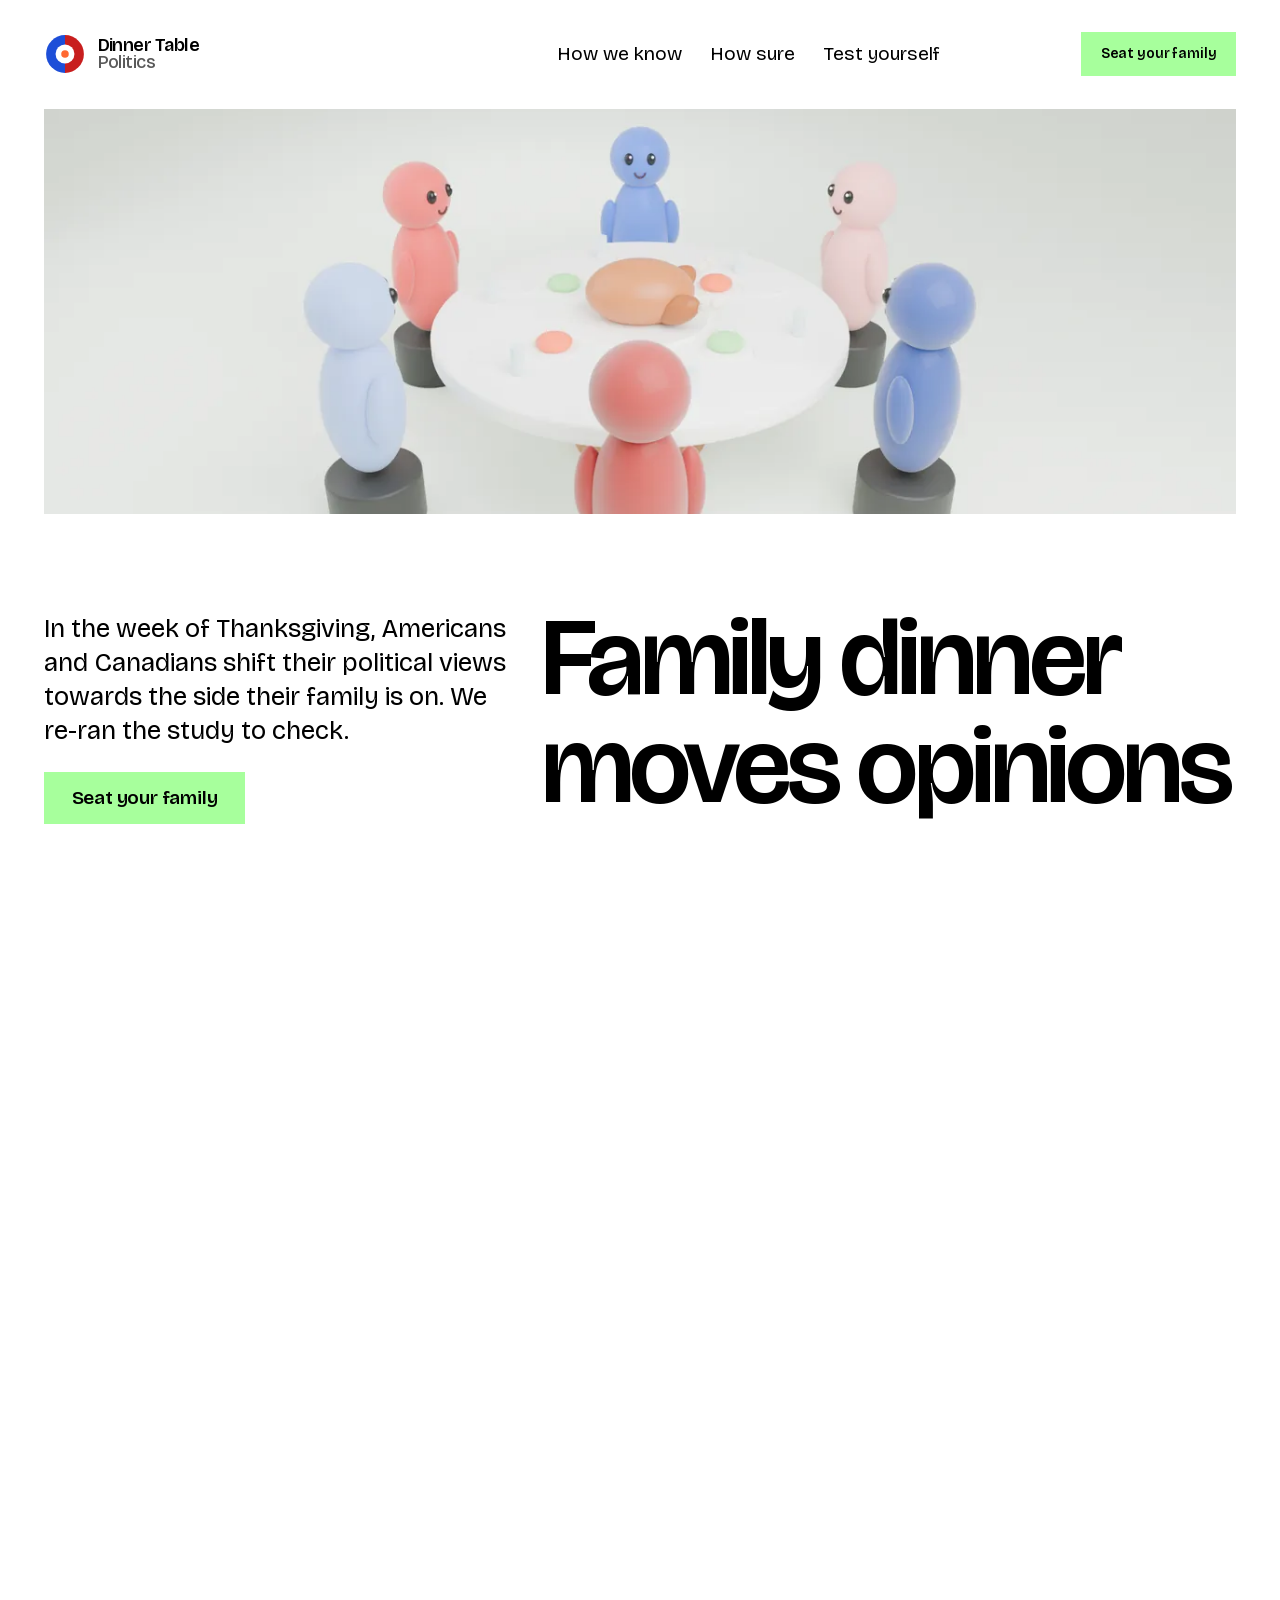
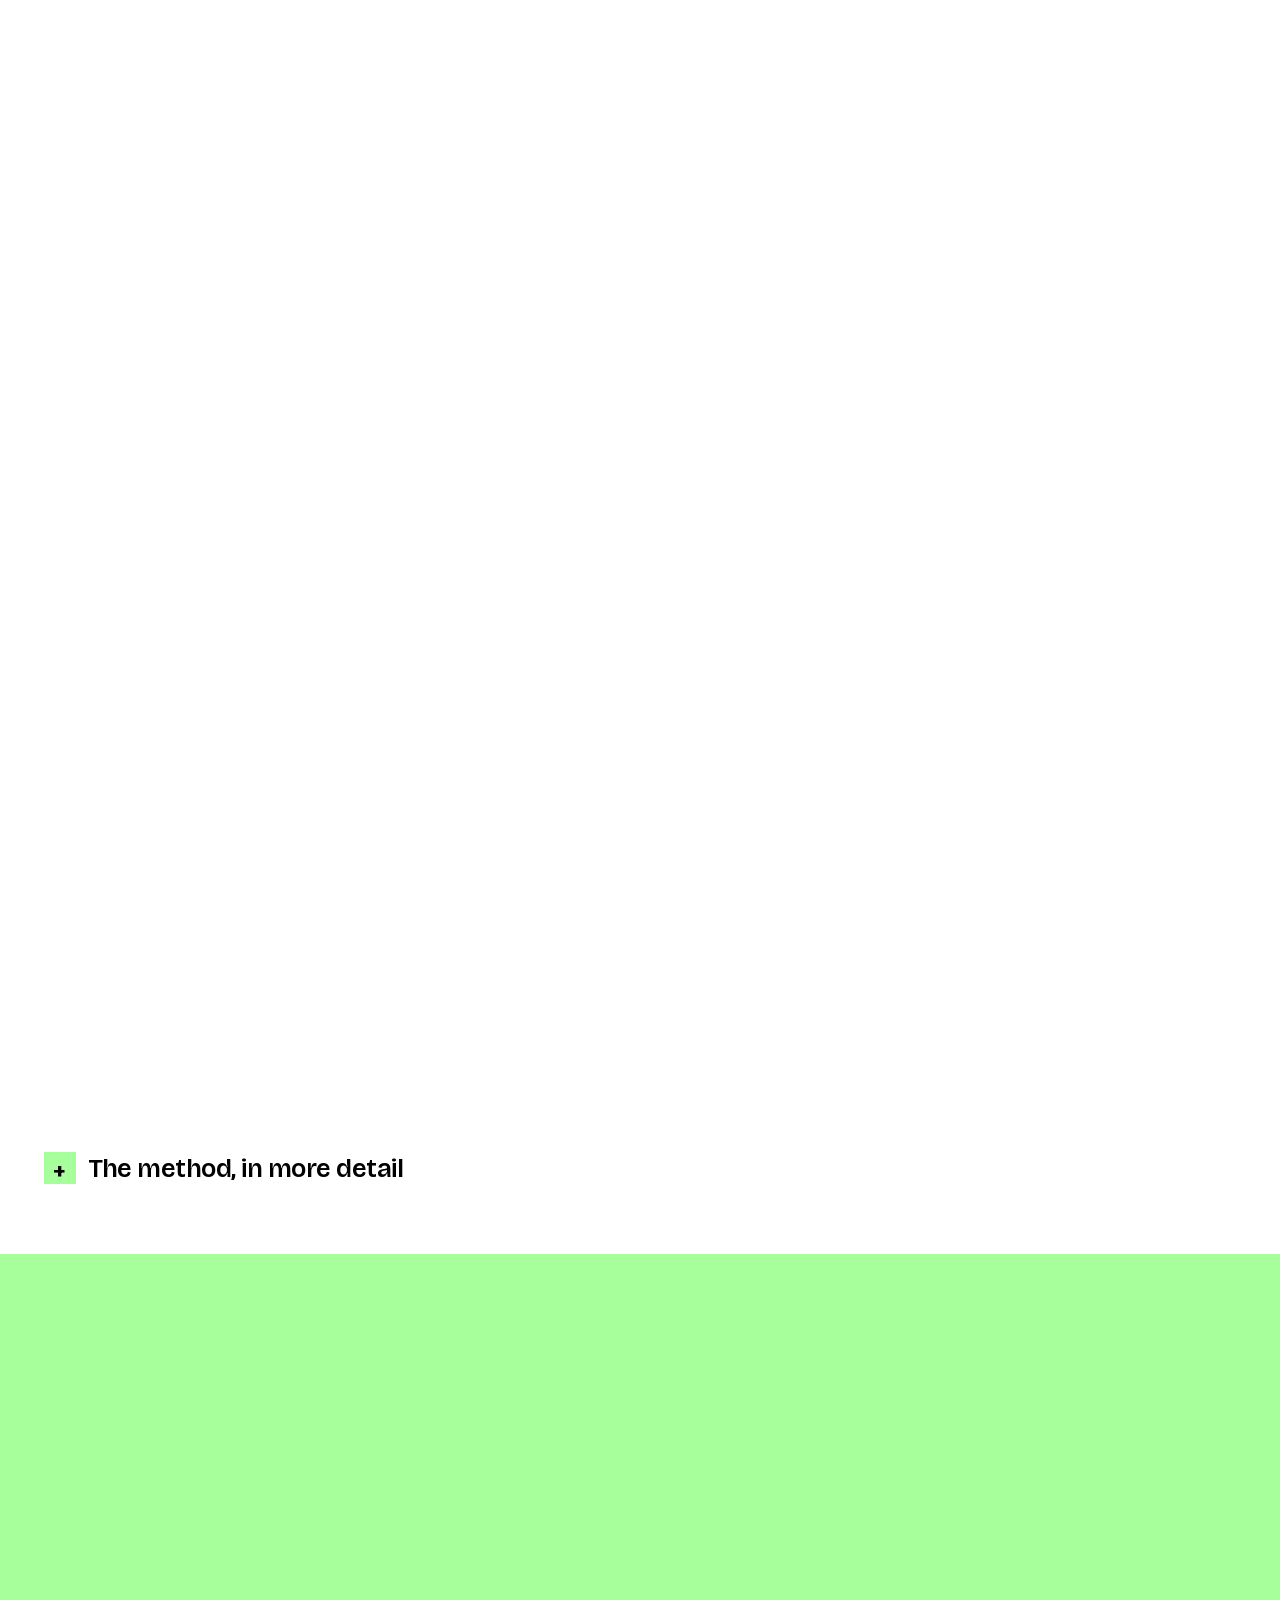
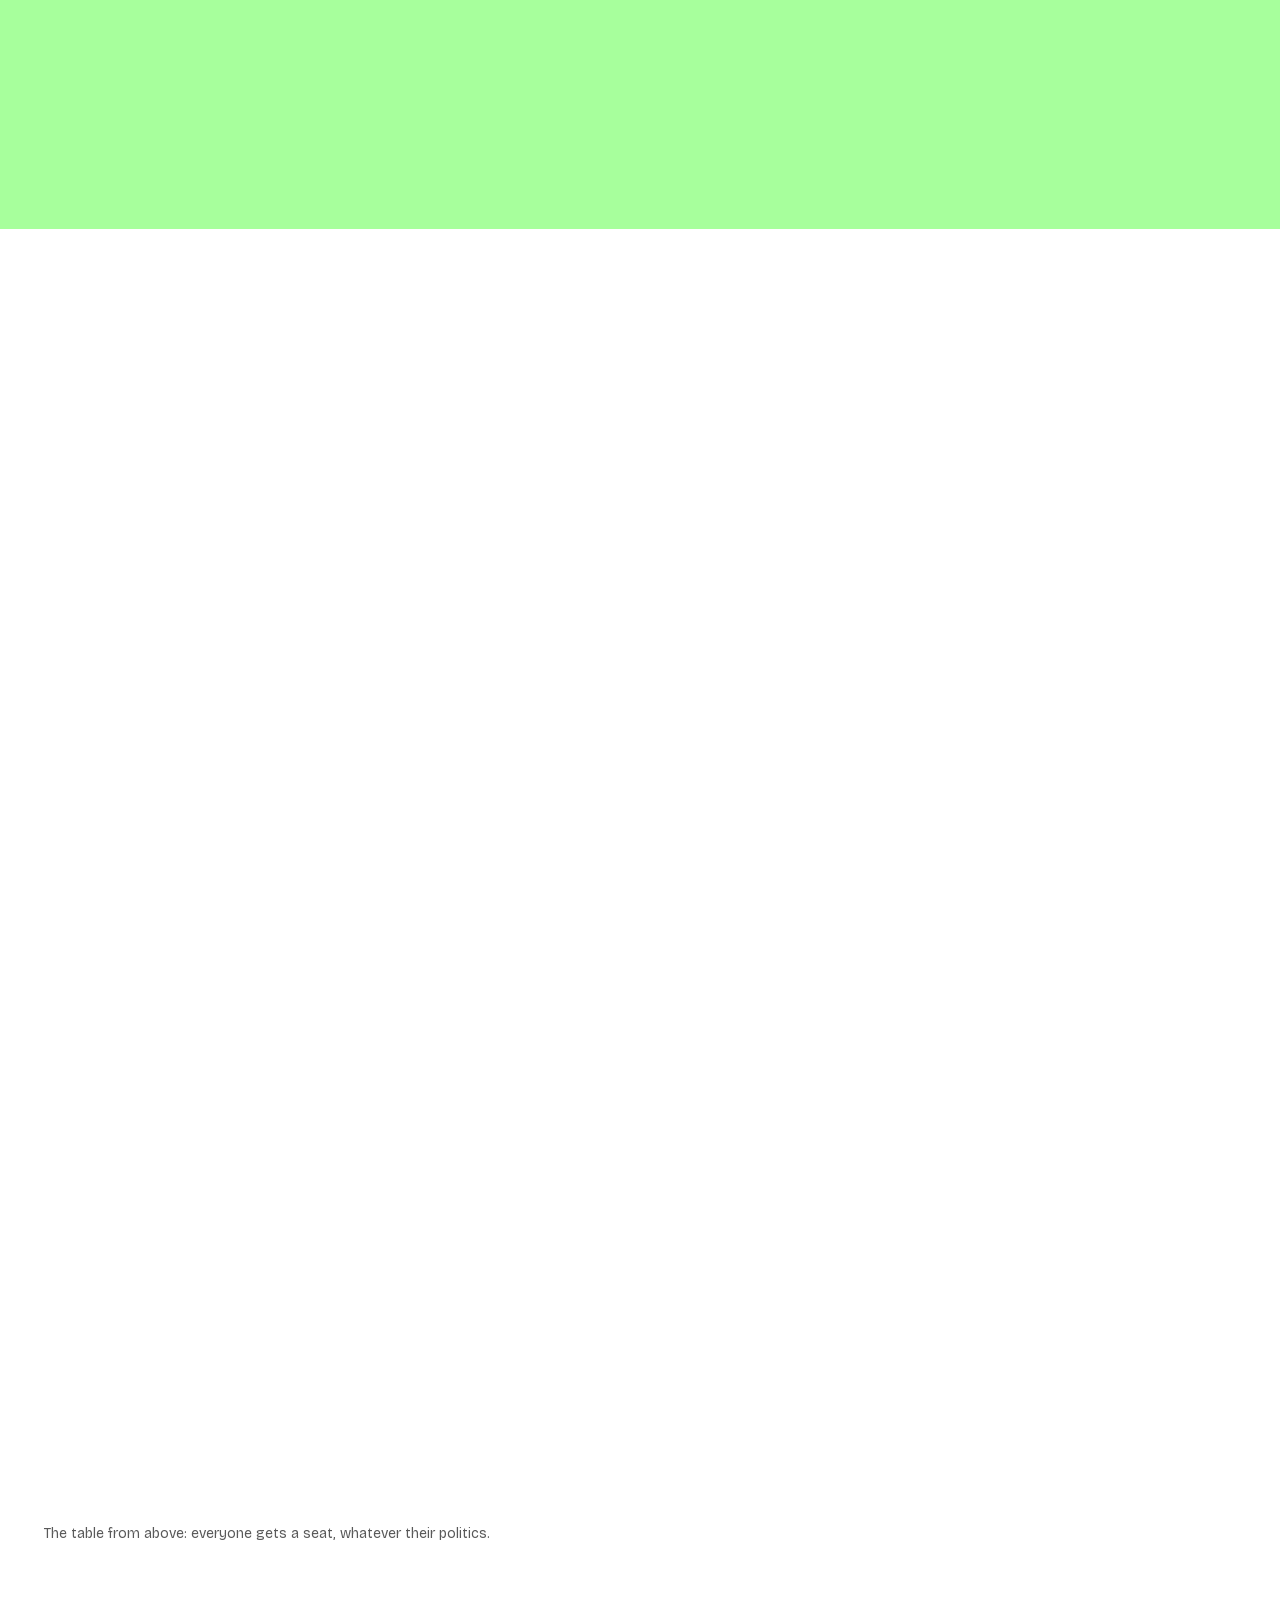
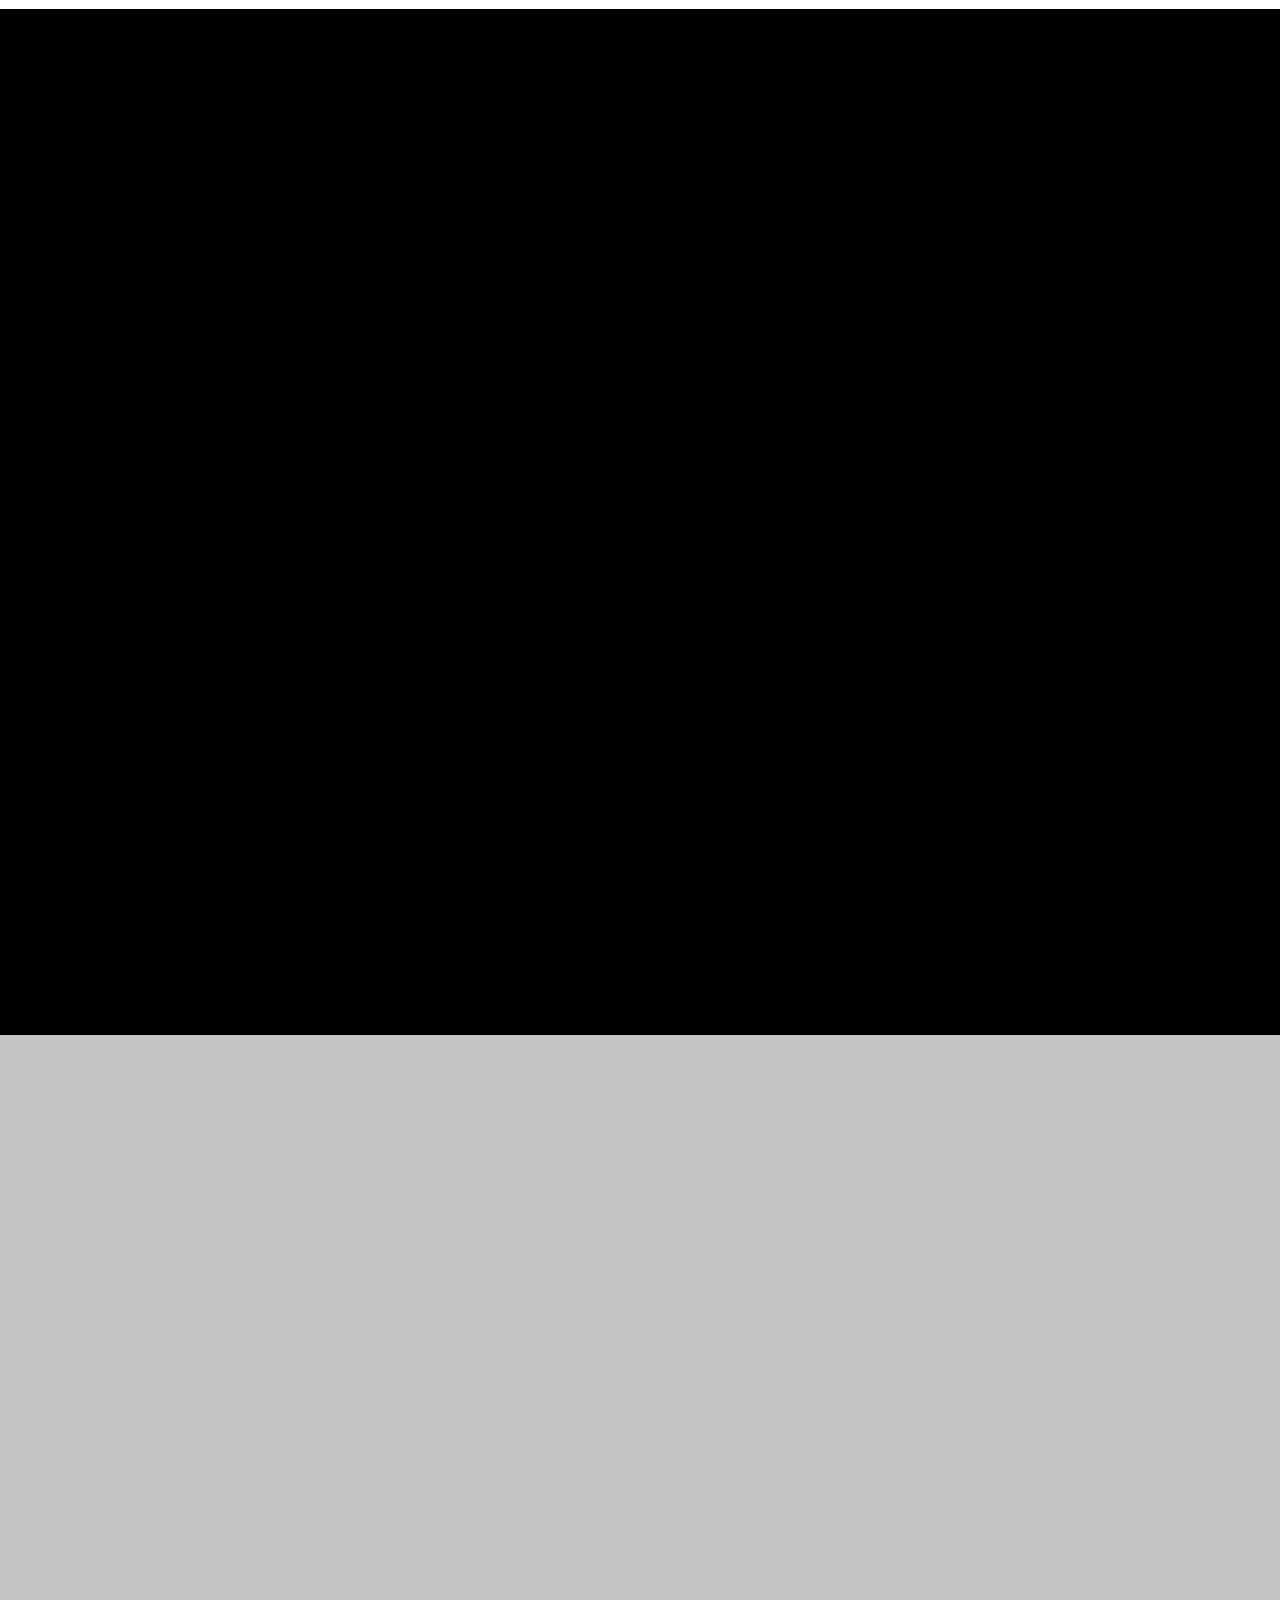
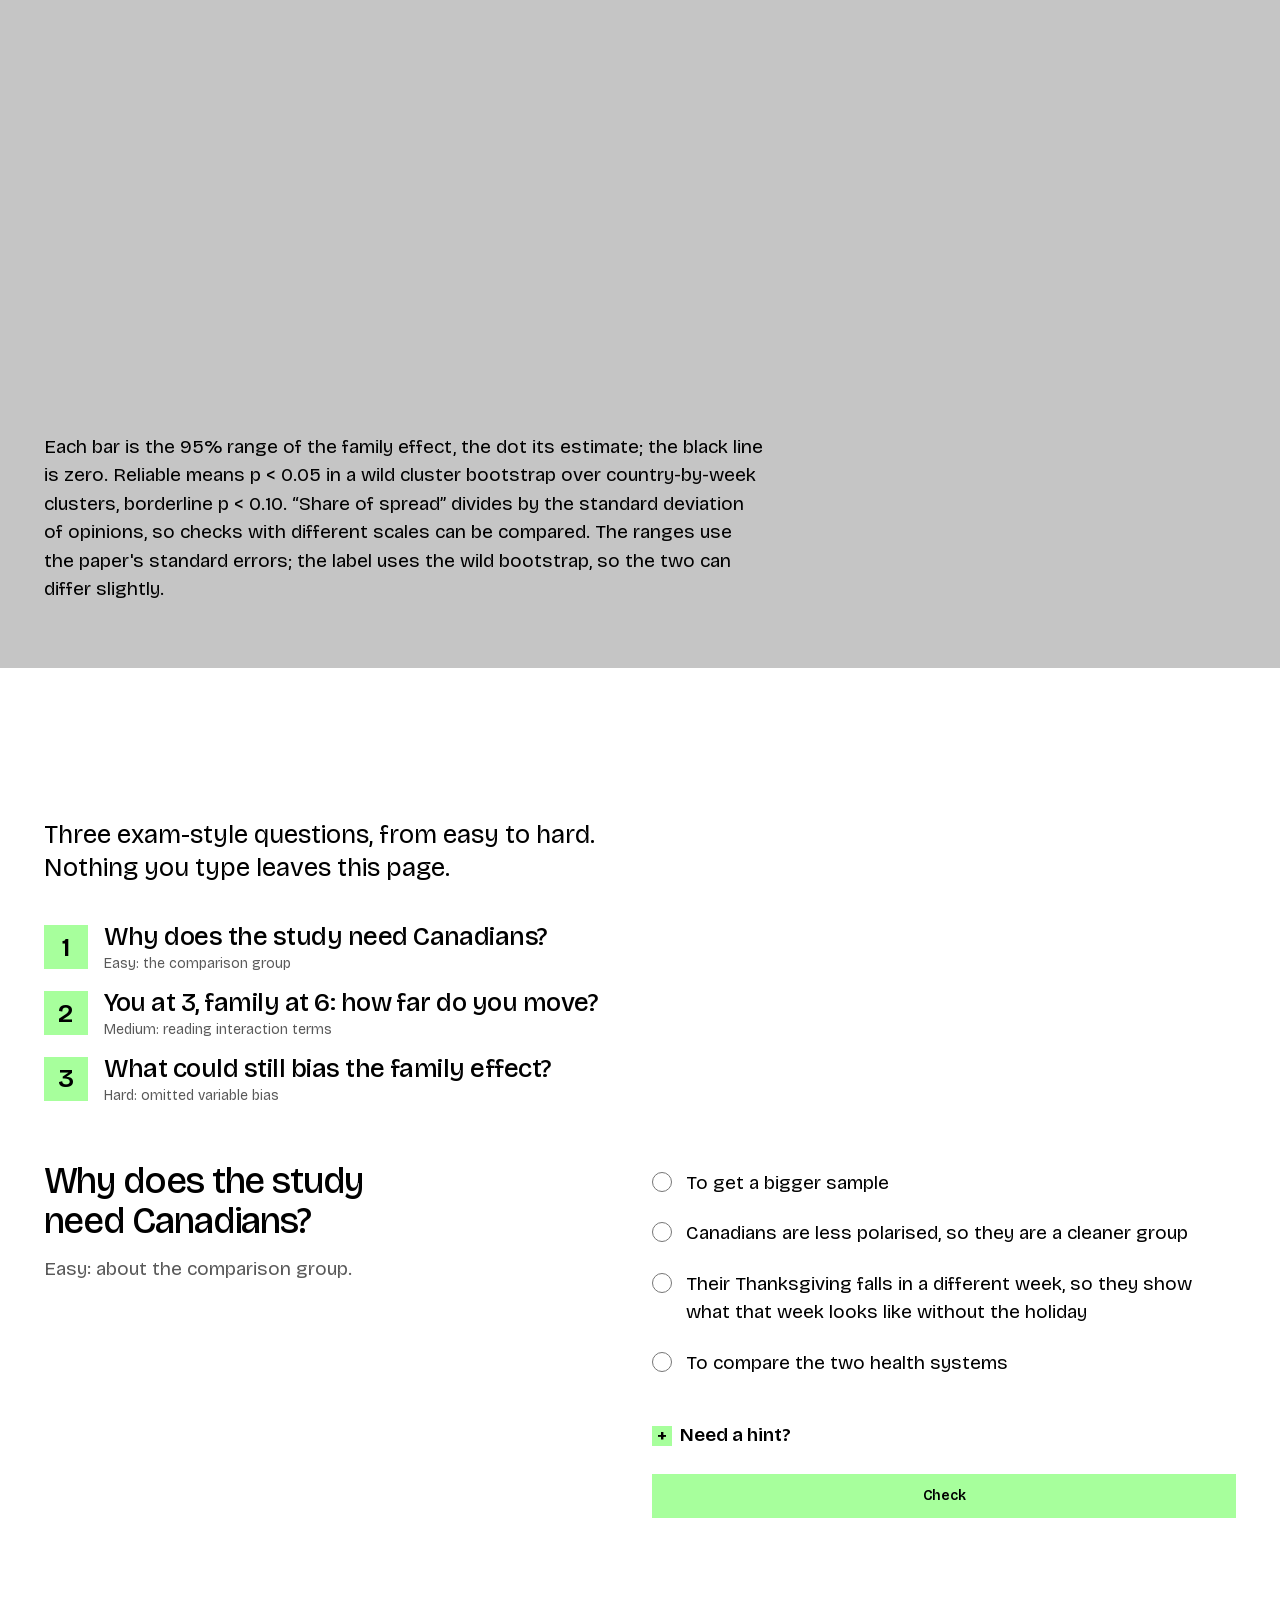
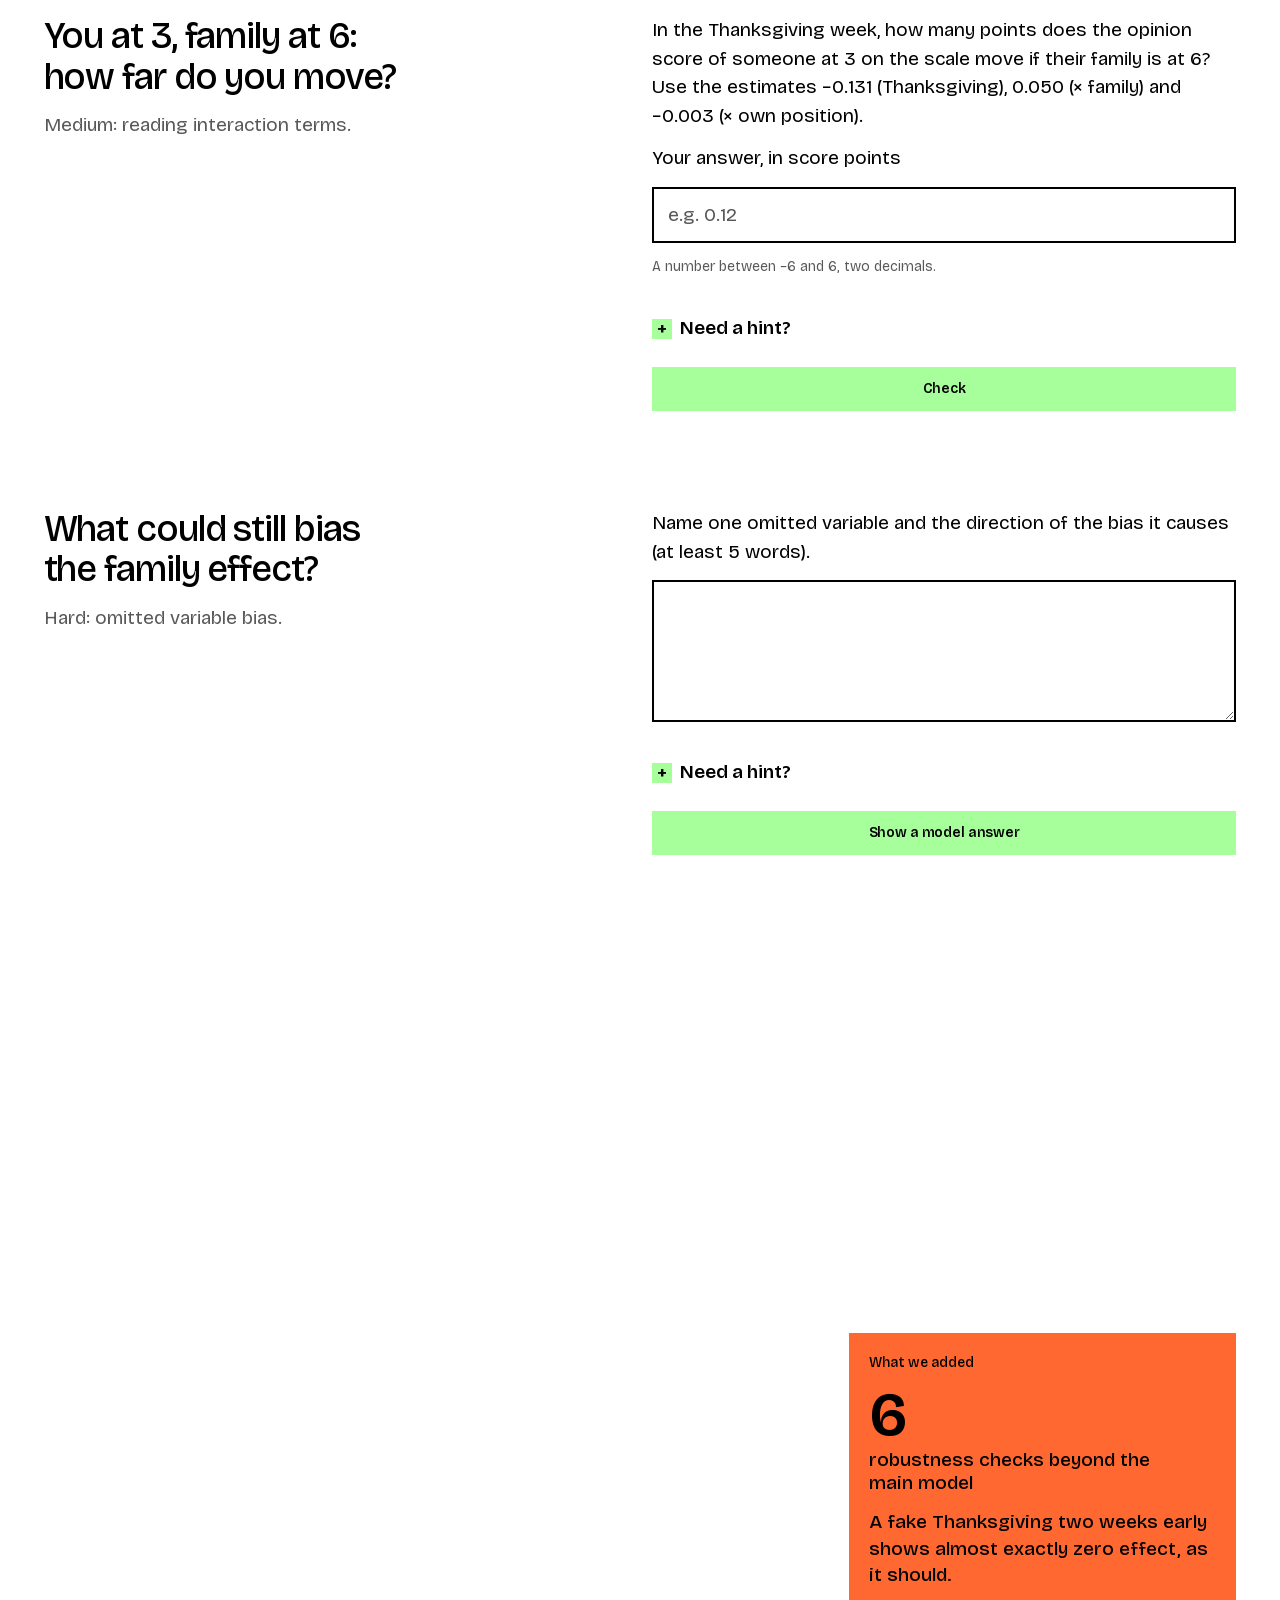
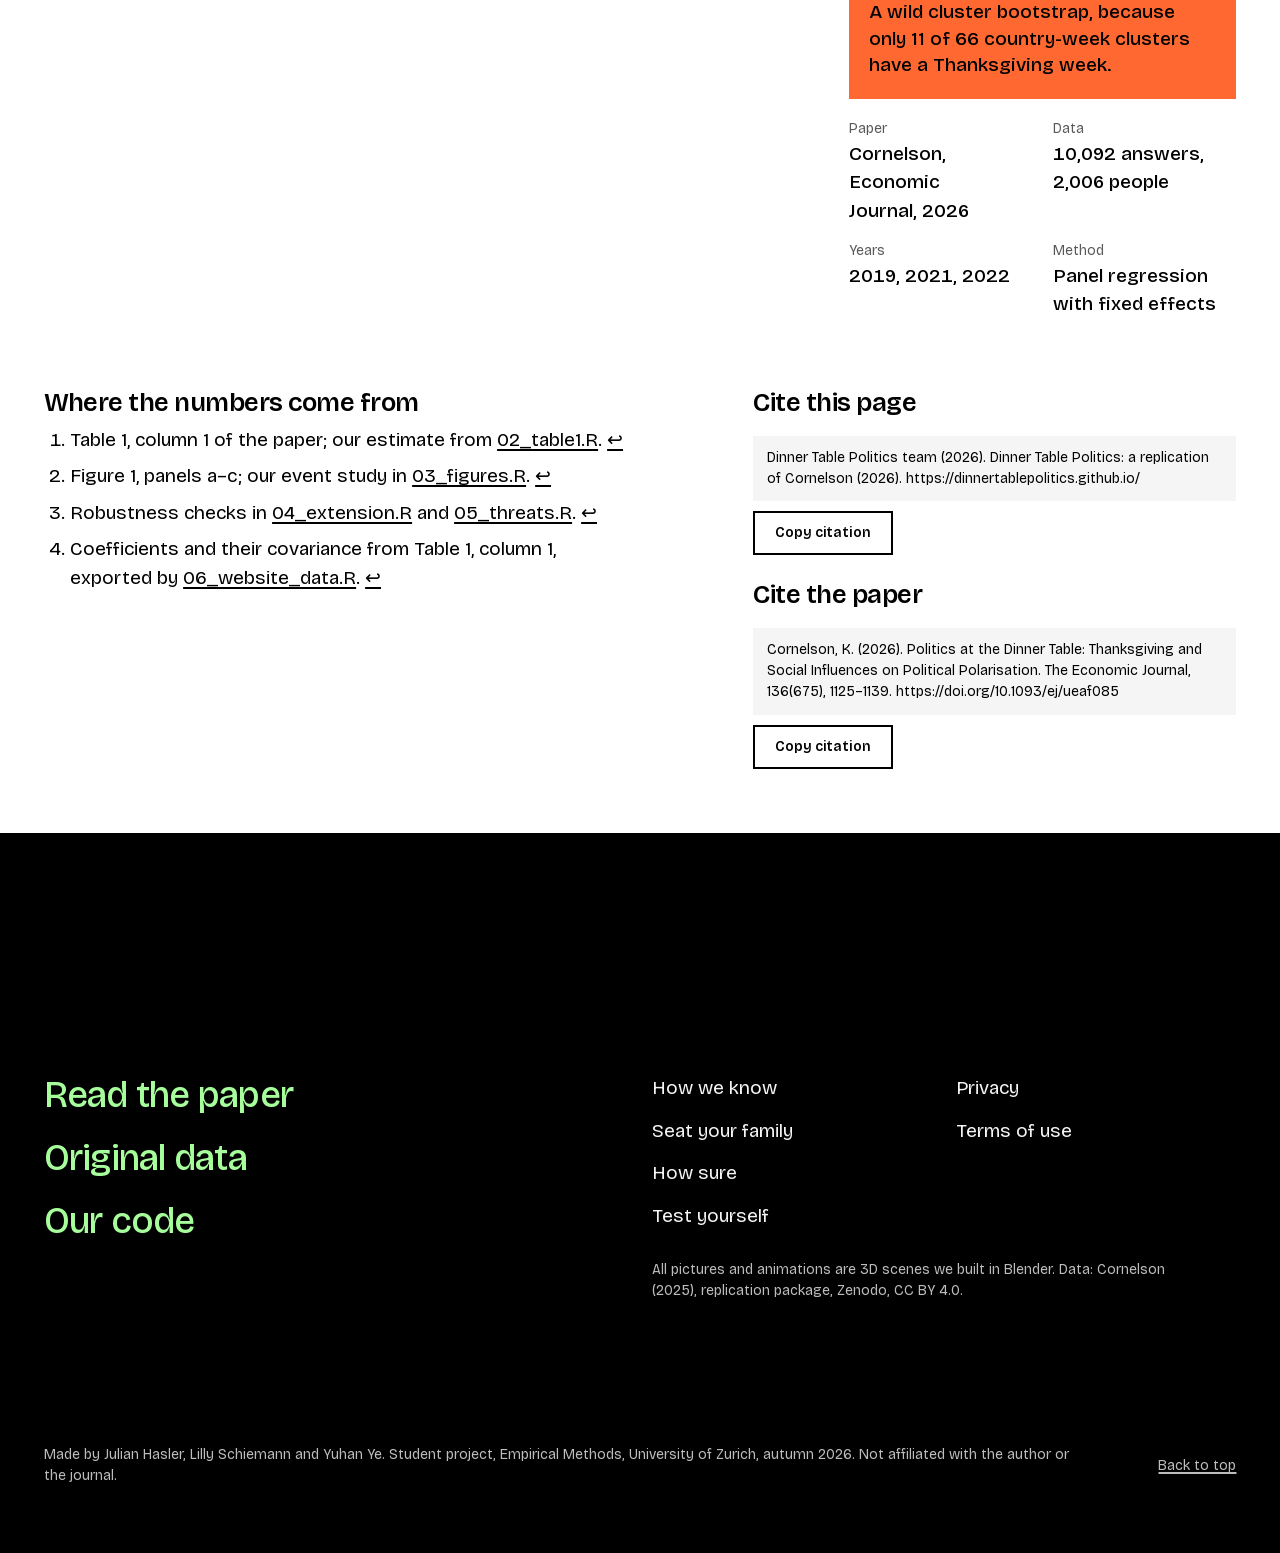
==== index.html @ 03f42520 "Tighter rhythm and a balanced quiz head - Section spacing capped (56-96px) and field padding (48-88p" ====
<!doctype html>
<html lang="en">
<head>
  <meta charset="utf-8">
  <meta name="viewport" content="width=device-width, initial-scale=1">
  <meta http-equiv="Content-Security-Policy" content="default-src 'self'; img-src 'self' data:; style-src 'self'; script-src 'self'; font-src 'self'; connect-src 'self'; base-uri 'self'; form-action 'none'; object-src 'none'; upgrade-insecure-requests">
  <meta name="referrer" content="strict-origin-when-cross-origin">
  <title>Dinner Table Politics: does Thanksgiving change your views?</title>
  <meta name="description" content="A plain-language replication of Cornelson (2026): in the week of Thanksgiving, Americans and Canadians shift their political opinions towards their family's side. Try it with your own family.">
  <link rel="canonical" href="https://dinnertablepolitics.github.io/">
  <meta name="theme-color" content="#ffffff" media="(prefers-color-scheme: light)">
  <meta name="theme-color" content="#101211" media="(prefers-color-scheme: dark)">
  <meta name="color-scheme" content="light dark">
  <meta property="og:type" content="website">
  <meta property="og:title" content="Dinner Table Politics: does Thanksgiving change your views?">
  <meta property="og:description" content="In the week of Thanksgiving, opinions move towards the family's side. A student replication of Cornelson (2026) with an interactive calculator.">
  <meta property="og:url" content="https://dinnertablepolitics.github.io/">
  <meta property="og:image" content="https://dinnertablepolitics.github.io/assets/img/social-preview.jpg">
  <meta property="og:image:width" content="1200">
  <meta property="og:image:height" content="630">
  <meta property="og:image:alt" content="Dinner Table Politics: a 3D Thanksgiving table with blue and red figures, next to the site title.">
  <meta name="twitter:card" content="summary_large_image">
  <link rel="icon" href="assets/img/favicon.svg" type="image/svg+xml">
  <link rel="icon" href="assets/img/favicon-32.png" sizes="32x32" type="image/png">
  <link rel="apple-touch-icon" href="assets/img/apple-touch-icon.png">
  <link rel="preload" href="assets/fonts/bricolage-grotesque-latin.woff2" as="font" type="font/woff2" crossorigin>
  <link rel="preload" as="image" fetchpriority="high" imagesrcset="assets/seq/hero-01.webp 1280w, assets/seq/hd/hero-01.webp 1920w" imagesizes="100vw">
  <link rel="stylesheet" href="assets/css/style.css?v=20261126x">
  <script type="application/ld+json">
  {"@context": "https://schema.org", "@type": "WebPage", "name": "Dinner Table Politics: does Thanksgiving change your views?",
   "url": "https://dinnertablepolitics.github.io/", "inLanguage": "en",
   "description": "A plain-language replication of Cornelson (2026): in the week of Thanksgiving, Americans and Canadians shift their political opinions towards their family's side.",
   "author": {"@type": "Organization", "name": "Dinner Table Politics team", "url": "https://github.com/dinnertablepolitics", "member": [{"@type": "Person", "name": "Julian Hasler"}, {"@type": "Person", "name": "Lilly Schiemann"}, {"@type": "Person", "name": "Yuhan Ye"}]},
   "about": {"@type": "ScholarlyArticle", "name": "Politics at the Dinner Table: Thanksgiving and Social Influences on Political Polarisation",
     "author": {"@type": "Person", "name": "Kirsten Cornelson"}, "isPartOf": {"@type": "Periodical", "name": "The Economic Journal"},
     "datePublished": "2026", "sameAs": "https://doi.org/10.1093/ej/ueaf085"},
   "isBasedOn": {"@type": "Dataset", "name": "Replication package for Politics at the Dinner Table", "url": "https://doi.org/10.5281/zenodo.16962525", "license": "https://creativecommons.org/licenses/by/4.0/"}}
  </script>
  <script src="assets/js/config.js?v=20261126x" defer></script>
  <script src="assets/data/results.js" defer></script>
  <script src="assets/js/main.js?v=20261126x" defer></script>
</head>
<body id="top">
<a class="skip" href="#main">Skip to content</a>

<header class="top">
  <a class="wordmark" href="./" aria-label="Dinner Table Politics, home"><svg class="logo-mark" viewBox="0 0 40 40" aria-hidden="true"><path class="lm-l" d="M20 2A18 18 0 0 0 20 38Z"/><path class="lm-r" d="M20 2A18 18 0 0 1 20 38Z"/><circle class="lm-plate" cx="20" cy="20" r="9"/><circle class="lm-dot" cx="20" cy="20" r="3.6"/></svg><span class="logo-text"><span>Dinner Table</span><span>Politics</span></span></a>
  <nav class="top-links" id="top-links" aria-label="Sections">
    <a href="#how">How we know</a>
    <a href="#sure">How sure</a>
    <a href="#quiz">Test yourself</a>
  </nav>
  <button class="menu-toggle" type="button" aria-expanded="false" aria-controls="top-links">Menu</button>
  <a class="btn btn-small top-action" href="#try">Seat your family</a>
</header>

<nav class="chapters" aria-label="Chapters">
  <a href="#summary"><span>The short version</span></a>
  <a href="#how"><span>Two holidays</span></a>
  <a href="#table-talk"><span>Table talk</span></a>
  <a href="#try"><span>Seat your family</span></a>
  <a href="#sure"><span>How sure</span></a>
  <a href="#quiz"><span>Test yourself</span></a>
  <a href="#about"><span>About</span></a>
</nav>

<main id="main">

<!-- ============ HERO: masthead band, title on the axis ============ -->
<section class="hero" aria-labelledby="title">
  <figure class="masthead">
    <img class="hero-poster" src="assets/seq/hero-01.webp" srcset="assets/seq/hero-01.webp 1280w, assets/seq/hd/hero-01.webp 1920w" sizes="100vw" width="1920" height="1080" alt="" fetchpriority="high">
    <canvas class="hero-canvas" id="hero-canvas" width="1920" height="1080" role="img" aria-label="3D scene: a round Thanksgiving table where six figures, coloured from dark blue (left) to dark red (right), sit around a turkey. As you scroll, the camera circles the table and moves in."></canvas>
  </figure>
  <div class="hero-body">
    <h1 id="title" class="mask-title"><span class="line"><span>Family dinner</span></span><span class="line"><span>moves opinions</span></span></h1>
    <div class="hero-side">
      <p class="standfirst">In the week of Thanksgiving, Americans and Canadians shift their political views towards the side their family is on. We re-ran the study to check.</p>
      <a class="btn" href="#try">Seat your family</a>
    </div>
  </div>
</section>

<!-- ============ SUMMARY: statement tiles ============ -->
<section class="summary" id="summary" aria-labelledby="summary-title">
  <div class="tiles">
    <div class="tile tile-a"><h2 id="summary-title">The short version</h2></div>
    <div class="tile tile-b" aria-hidden="true"><span class="big-figure">+0.05</span></div>
    <figure class="tile tile-c">
      <img src="assets/img/3d-turkey-800.webp" srcset="assets/img/3d-turkey-800.webp 800w, assets/img/3d-turkey-1600.webp 1600w" sizes="(max-width: 760px) 100vw, 50vw" width="800" height="800" loading="lazy" decoding="async" alt="3D view from above the table: a roast turkey in the middle, side dishes in orange and mint, and figures in blue and red seated all around.">
    </figure>
    <div class="tile tile-text">
      <div class="summary-grid">
        <div class="sum-item"><h3>The question</h3><p>Politics in North America is splitting into camps, and most people mostly talk to people who think like them. Does a meal with relatives who vote differently pull you towards them, or push you further away?</p></div>
        <div class="sum-item"><h3>The study</h3><p>Economist Kirsten Cornelson surveyed 2,006 Americans and Canadians every week around Thanksgiving in 2019, 2021 and 2022.</p></div>
        <div class="sum-item"><h3>The answer</h3><p>In the Thanksgiving week, opinions move towards the family: for every step the family stands further right on a 0–6 scale, people's views move about 0.05 points right.<a class="fn" href="#n1" id="r1" aria-label="Note 1">1</a> Overall, opinions became slightly less polarised: more people held centrist views that week.</p></div>
        <div class="sum-item"><h3>Our check</h3><p>We rebuilt the analysis from the raw data and got the same picture.</p></div>
      </div>
    </div>
  </div>
</section>

<!-- ============ HOW WE KNOW: many into one ============ -->
<section class="how" id="how" aria-labelledby="how-title">
  <div class="how-head">
    <h2 id="how-title">Two holidays, one test</h2>
    <p>Canada celebrates on the second Monday of October, the US on the fourth Thursday of November. So in each Thanksgiving week, one country has just had dinner with the family and the other has not. That gap is the experiment.</p>
  </div>
  <figure class="how-figure">
    <svg id="how-svg" viewBox="0 0 900 200" role="img" aria-labelledby="how-svg-title">
      <title id="how-svg-title">Diagram: many scattered weekly answers on the left are narrowed down to the few answers given in a Thanksgiving week in the middle, and arranged into an orderly comparison on the right.</title>
    </svg>
  </figure>
  <div class="how-steps">
    <div><h3>Ask</h3><p>2,006 people were surveyed every week for six weeks; together they gave 10,092 answers, about five each.</p></div>
    <div><h3>Narrow</h3><p>606 of those answers were given in the week right after their own country's Thanksgiving.</p></div>
    <div><h3>Compare</h3><p>Each person is compared with their own other weeks, and with the other country in the same week.</p></div>
  </div>
  <details class="method">
    <summary>The method, in more detail</summary>
    <div class="method-body">
      <p class="eq">opinion<sub>it</sub> = α<sub>i</sub> + λ<sub>t</sub> + β<sub>1</sub>·TG<sub>it</sub> + β<sub>2</sub>·TG<sub>it</sub>×family<sub>i</sub> + β<sub>3</sub>·TG<sub>it</sub>×own<sub>i</sub> + γ·controls + ε<sub>it</sub></p>
      <dl class="method-list">
        <div><dt>α<sub>i</sub>, person fixed effects</dt><dd>Everything stable about a person, such as their general political stance, drops out. Each person is compared only with themselves.</dd></div>
        <div><dt>λ<sub>t</sub>, survey-week fixed effects</dt><dd>Anything that hits all respondents in the same week, such as news that reaches both countries, drops out too.</dd></div>
        <div><dt>β<sub>2</sub>, the number we care about</dt><dd>How much more opinions move in the Thanksgiving week for every point the family stands further right: 0.050 in our replication, 0.048 in the paper.</dd></div>
        <div><dt>The key assumption</dt><dd>Without Thanksgiving, people with left- and right-leaning families would have moved alike in that week. The date is fixed by the calendar, which makes this plausible; events that hit only one country in that week are the main worry.</dd></div>
        <div><dt>Uncertainty</dt><dd>Standard errors are clustered as in the paper. Because the holiday varies only by country and week (66 clusters, 11 with a Thanksgiving week), we also report a wild cluster bootstrap.</dd></div>
      </dl>
    </div>
  </details>
</section>

<!-- ============ CHART: full-bleed colour page ============ -->
<section class="field field-mint chart-section" id="table-talk" aria-labelledby="talk-title">
  <div class="chart-head">
    <h2 id="talk-title">More politics at the table</h2>
    <p id="chart-caption" aria-live="polite">In the Thanksgiving week, people are about 5 percentage points more likely to talk politics with parents, siblings or grown-up children than the week before.</p>
    <div class="toggles" role="group" aria-label="Choose what the chart shows">
      <div class="seg" role="group" aria-label="Measure">
        <button type="button" aria-pressed="true" data-measure="discussion">Talking politics</button>
        <button type="button" aria-pressed="false" data-measure="opinion">Pull of the family</button>
      </div>
      <div class="seg" role="group" aria-label="Country">
        <button type="button" aria-pressed="true" data-sample="Combined">Both</button>
        <button type="button" aria-pressed="false" data-sample="US">US</button>
        <button type="button" aria-pressed="false" data-sample="Canada">Canada</button>
      </div>
    </div>
  </div>
  <figure class="chart-figure">
    <svg id="event-chart" viewBox="0 0 720 380" role="img" aria-labelledby="event-chart-title event-chart-desc">
      <title id="event-chart-title">Change by week around Thanksgiving</title>
      <desc id="event-chart-desc">Dots show the change compared with the week before Thanksgiving; bars show the 95% range.</desc>
    </svg>
    <p class="sr-only" id="chart-data" aria-live="polite"></p>
    <figcaption>Change compared with the week before Thanksgiving (week −1). Dots are estimates, bars the 95% range. Week 0 is the Thanksgiving week.<a class="fn" href="#n2" id="r2" aria-label="Note 2">2</a></figcaption>
  </figure>
  <noscript><p>The interactive chart needs JavaScript. In short: political talk with close family rises by about 5 percentage points in the Thanksgiving week and falls back afterwards.</p></noscript>
</section>

<!-- ============ SHOWCASE: one image across tiles ============ -->
<section class="showcase" aria-labelledby="show-title">
  <p class="sr-only">Picture, cut into tiles: the Thanksgiving table seen from straight above, six figures from blue to red seated around the turkey. The text tiles explain why the two countries' different Thanksgiving dates make the study possible.</p>
  <div class="cut-board">
    <!-- 24 tiles in a 6 x 4 grid; each shows its piece of the same picture (see style.css) -->
    <div class="cut"></div><div class="cut"></div><div class="cut"></div><div class="cut"></div>
    <div class="cut ctile ctile-head"><h2 id="show-title">One table, two calendars</h2></div>
    <div class="cut"></div>
    <div class="cut"></div><div class="cut ctile ctile-fact"><p><strong>October</strong>Canada has just had Thanksgiving. Americans are the comparison.</p></div><div class="cut"></div><div class="cut"></div><div class="cut"></div><div class="cut"></div>
    <div class="cut"></div><div class="cut"></div><div class="cut"></div><div class="cut ctile ctile-fact"><p><strong>November</strong>Now the US celebrates. Canadians are the comparison.</p></div><div class="cut"></div><div class="cut"></div>
    <div class="cut ctile ctile-fact"><p><strong>The test</strong>Same week, different holiday: the gap is what we measure.</p></div><div class="cut"></div><div class="cut"></div><div class="cut"></div><div class="cut"></div><div class="cut ctile ctile-action"><a href="#try">Seat your family</a></div>
  </div>
  <figure class="show-photo">
    <img src="assets/img/3d-topdown-800.webp" srcset="assets/img/3d-topdown-800.webp 800w, assets/img/3d-topdown-1200.webp 1200w, assets/img/3d-topdown-2400.webp 2400w" sizes="100vw" width="800" height="533" loading="lazy" decoding="async" alt="The Thanksgiving table seen from straight above, six figures from blue to red seated around the turkey.">
  </figure>
  <p class="credit-line">The table from above: everyone gets a seat, whatever their politics.</p>
</section>

<!-- ============ LIVE THING: seat your family ============ -->
<section class="field field-black try" id="try" aria-labelledby="try-title">
  <div class="try-grid">
    <div class="try-head">
      <h2 id="try-title">Seat your family</h2>
      <p>Place yourself and your family on the survey's own scale, from 0 (extremely left wing) to 6 (extremely right wing). We compute how far your opinions would move in the Thanksgiving week, from our replication of the study.<a class="fn" href="#n4" id="r4" aria-label="Note 4">4</a></p>
      <figure class="seat-stage" id="seat-stage">
        <div class="stage-box" aria-hidden="true">
          <img class="st-bg" src="assets/img/calc/stage.webp" width="1600" height="1000" alt="" loading="lazy" decoding="async">
          <img class="st-fam" id="st-fam" src="assets/img/calc/family-5.webp" width="1600" height="1000" alt="" loading="lazy" decoding="async">
          <img class="st-you" id="st-you" src="assets/img/calc/you-2.webp" width="1600" height="1000" alt="" loading="lazy" decoding="async">
        </div>
        <figcaption id="stage-desc">You and your family at the table. Move the sliders: the figures take your colours, and you shift towards your family by the estimated amount (drawn 40 times larger so you can see it).</figcaption>
      </figure>
    </div>
    <form class="calc" id="calc" novalidate>
      <div class="result" aria-live="polite">
        <p class="result-figure" id="res-figure">+0.11</p>
        <p class="result-text" id="res-text">Your opinions would move 0.11 points to the right in the Thanksgiving week.</p>
        <p class="result-range" id="res-range">95% range: +0.01 to +0.22</p>
      </div>
      <div class="scale-row">
        <label for="own">Where are you?</label>
        <input type="range" id="own" name="own" min="0" max="6" step="1" value="2" aria-describedby="own-out">
        <output id="own-out" for="own">Somewhat left wing</output>
      </div>
      <div class="scale-row">
        <label for="fam">Where is your family?</label>
        <input type="range" id="fam" name="fam" min="0" max="6" step="1" value="5" aria-describedby="fam-out">
        <output id="fam-out" for="fam">Right wing</output>
      </div>
      <figure class="strip">
        <div class="strip-cells" id="strip"><span class="cell" data-v="0"><i class="bar"></i><b>0</b></span><span class="cell" data-v="1"><i class="bar"></i><b>1</b></span><span class="cell" data-v="2"><i class="bar"></i><b>2</b></span><span class="cell" data-v="3"><i class="bar"></i><b>3</b></span><span class="cell" data-v="4"><i class="bar"></i><b>4</b></span><span class="cell" data-v="5"><i class="bar"></i><b>5</b></span><span class="cell" data-v="6"><i class="bar"></i><b>6</b></span></div>
        <figcaption>Bars show where the 2,006 respondents placed their own families. Blue is left and red is right, as in the US; in Canada the Liberals use red, so read the colours as left and right, not as parties.</figcaption>
      </figure>
      <noscript><p>The calculator needs JavaScript. Rule of thumb: for every point your family stands to your right, expect your opinion score to move about 0.05 points right in the Thanksgiving week.</p></noscript>
    </form>
  </div>
</section>

<!-- ============ HOW SURE: one table, a range plot in every row ============ -->
<section class="field field-grey sure" id="sure" aria-labelledby="sure-title">
  <div class="sure-top">
    <h2 id="sure-title">How sure are we?</h2>
    <p class="verdict" id="verdict">The family effect keeps about the same size in every check we tried, though it gets less precise when we drop data. Only the fake Thanksgiving shows nothing, which is what it should do.<a class="fn" href="#n3" id="r3" aria-label="Note 3">3</a></p>
  </div>
  <div class="sure-controls">
    <div class="chips" role="group" aria-label="Checks to show" id="chips"></div>
    <div class="seg seg-dark" role="group" aria-label="Unit">
      <button type="button" aria-pressed="true" data-unit="sd">Share of spread</button>
      <button type="button" aria-pressed="false" data-unit="raw">Score points</button>
    </div>
  </div>
  <div class="table-wrap">
    <table id="rob-table">
      <caption class="sr-only">Family effect per point the family stands further right, in the Thanksgiving week, under each check</caption>
      <thead>
        <tr>
          <th scope="col">Check</th>
          <th scope="col" class="col-plot"><span class="legend"><i class="dot dot-yes"></i>reliable <i class="dot dot-mid"></i>borderline <i class="dot dot-no"></i>not reliable</span></th>
          <th scope="col" class="num">Effect</th>
          <th scope="col" class="num col-range">95% range</th>
          <th scope="col" class="num col-n">Answers</th>
        </tr>
      </thead>
      <tbody></tbody>
      <tfoot><tr><td></td><td class="col-plot"><div class="axis" id="rob-axis" aria-hidden="true"></div></td><td colspan="3"></td></tr></tfoot>
    </table>
  </div>
  <p class="note">Each bar is the 95% range of the family effect, the dot its estimate; the black line is zero. Reliable means p &lt; 0.05 in a wild cluster bootstrap over country-by-week clusters, borderline p &lt; 0.10. “Share of spread” divides by the standard deviation of opinions, so checks with different scales can be compared. The ranges use the paper's standard errors; the label uses the wild bootstrap, so the two can differ slightly.</p>
  <noscript><p>The interactive table needs JavaScript. In short: the family effect stays between about 0.035 and 0.05 standard deviations per point in every check, and is zero in the placebo week.</p></noscript>
</section>

<!-- ============ QUIZ: large questions, answers beside ============ -->
<section class="quiz" id="quiz" aria-labelledby="quiz-title">
  <div class="qa-row qa-head">
    <h2 id="quiz-title">Test yourself</h2>
    <p>Three exam-style questions, from easy to hard. Nothing you type leaves this page.</p>
    <ol class="quiz-index">
      <li><a href="#quiz-q1"><span class="qi-n">1</span><span class="qi-t">Why does the study need Canadians?<small>Easy: the comparison group</small></span></a></li>
      <li><a href="#quiz-q2"><span class="qi-n">2</span><span class="qi-t">You at 3, family at 6: how far do you move?<small>Medium: reading interaction terms</small></span></a></li>
      <li><a href="#quiz-q3"><span class="qi-n">3</span><span class="qi-t">What could still bias the family effect?<small>Hard: omitted variable bias</small></span></a></li>
    </ol>
    <figure class="quiz-pic">
      <img src="assets/img/3d-question-800.webp" srcset="assets/img/3d-question-800.webp 800w, assets/img/3d-question-1600.webp 1600w" sizes="(max-width: 760px) 100vw, 50vw" width="800" height="500" loading="lazy" decoding="async" alt="3D scene: a grey figure between a blue and a red figure, with a big orange question mark above its head.">
      <figcaption>Stuck between both sides? Test what you learned.</figcaption>
    </figure>
  </div>

  <div class="qa-row">
    <div class="q-side">
      <h3 class="q" id="quiz-q1">Why does the study need Canadians?</h3>
      <p class="level">Easy: about the comparison group.</p>
    </div>
    <form class="a" data-quiz="1" novalidate>
      <fieldset>
        <legend class="sr-only">Pick one answer</legend>
        <label><input type="radio" name="q1" value="a"> To get a bigger sample</label>
        <label><input type="radio" name="q1" value="b"> Canadians are less polarised, so they are a cleaner group</label>
        <label><input type="radio" name="q1" value="c"> Their Thanksgiving falls in a different week, so they show what that week looks like without the holiday</label>
        <label><input type="radio" name="q1" value="d"> To compare the two health systems</label>
      </fieldset>
      <details class="q-hint"><summary>Need a hint?</summary><p>Week fixed effects already remove everything that happens to all respondents in the same calendar week. If both countries celebrated in the same week, what would be left to compare the Thanksgiving week with?</p></details>
      <button class="btn btn-small" type="submit">Check</button>
      <p class="feedback" role="status"></p>
      <div class="model" hidden><p>Week fixed effects remove everything that hits all respondents in a calendar week. Because the two holidays are six weeks apart, the other country serves as the comparison group for the same week, much like a difference-in-differences design.</p></div>
    </form>
  </div>

  <div class="qa-row">
    <div class="q-side">
      <h3 class="q" id="quiz-q2">You at 3, family at 6: how far do you move?</h3>
      <p class="level">Medium: reading interaction terms.</p>
    </div>
    <form class="a" data-quiz="2" novalidate>
      <p>In the Thanksgiving week, how many points does the opinion score of someone at 3 on the scale move if their family is at 6? Use the estimates −0.131 (Thanksgiving), 0.050 (× family) and −0.003 (× own position).</p>
      <label for="q2">Your answer, in score points</label>
      <input id="q2" name="q2" type="text" inputmode="decimal" autocomplete="off" placeholder="e.g. 0.12" aria-describedby="q2-hint">
      <p class="hint" id="q2-hint">A number between −6 and 6, two decimals.</p>
      <details class="q-hint"><summary>Need a hint?</summary><p>The total effect has three parts. Multiply each interaction estimate by the matching position (your family is at 6, you are at 3), then add the Thanksgiving estimate on its own.</p></details>
      <button class="btn btn-small" type="submit">Check</button>
      <p class="feedback" role="status"></p>
      <div class="model" hidden><p>−0.131 + 0.050 × 6 − 0.003 × 3 = <strong>+0.16</strong>. The −0.131 alone is the effect for someone at 0 whose family is also at 0, not an average.</p></div>
    </form>
  </div>

  <div class="qa-row">
    <div class="q-side">
      <h3 class="q" id="quiz-q3">What could still bias the family effect?</h3>
      <p class="level">Hard: omitted variable bias.</p>
    </div>
    <form class="a" data-quiz="3" novalidate>
      <label for="q3">Name one omitted variable and the direction of the bias it causes (at least 5 words).</label>
      <textarea id="q3" name="q3" rows="4" maxlength="1200"></textarea>
      <details class="q-hint"><summary>Need a hint?</summary><p>Look for something that happened in only one country in its Thanksgiving week and could move people differently depending on their family's politics. Then sign the bias with the formula from class: bias = γ·δ, where γ is how the omitted variable moves opinions and δ is how it relates to Thanksgiving × family.</p></details>
      <button class="btn btn-small" type="submit">Show a model answer</button>
      <p class="feedback" role="status"></p>
      <div class="model" hidden><p>Week fixed effects only absorb shocks that hit both countries. Canada's 2019 federal election came one week after Canadian Thanksgiving. If the campaign pushed people with right-leaning families further right, the omitted variable raises opinions (γ &gt; 0) and is positively related to Thanksgiving × family (δ &gt; 0), so the bias γ·δ is upward, away from zero. Dropping 2019 leaves the estimate at 0.051 but makes it much less precise.</p></div>
    </form>
  </div>
  <div class="qa-row quiz-score" id="quiz-score" hidden>
    <p class="score-line" id="score-line" role="status"></p>
    <p class="score-tips" id="score-tips"></p>
  </div>
</section>

<!-- ============ ABOUT: wide photo, colour tile, facts ============ -->
<section class="about" id="about" aria-labelledby="about-title">
  <h2 id="about-title">About this replication</h2>
  <p class="lead">We are students in Empirical Methods at the University of Zurich. We rebuilt the paper's analysis in R from the author's raw survey data, then tested how far the result bends.</p>
  <div class="about-tiles">
    <figure class="about-photo">
      <img src="assets/img/3d-magnifier-1200.webp" srcset="assets/img/3d-magnifier-1200.webp 1200w, assets/img/3d-magnifier-2400.webp 2400w" sizes="(max-width: 760px) 100vw, 60vw" width="1200" height="750" loading="lazy" decoding="async" alt="3D scene: a magnifying glass hovers over the Thanksgiving table while blue and red figures look on.">
      <p class="overlay">Same sample, same model: our main estimate is 0.050, the paper's 0.048. The small gap comes from how ties are broken in the opinion score.</p>
    </figure>
    <div class="about-colour">
      <div class="cal-tile added-tile">
        <p class="added-head">What we added</p>
        <p class="added-big"><span>6</span> robustness checks beyond the main model</p>
        <ul class="added-list">
          <li>A fake Thanksgiving two weeks early shows almost exactly zero effect, as it should.</li>
          <li>A wild cluster bootstrap, because only 11 of 66 country-week clusters have a Thanksgiving week.</li>
        </ul>
      </div>
      <dl class="facts">
        <div><dt>Paper</dt><dd>Cornelson, Economic Journal, 2026</dd></div>
        <div><dt>Data</dt><dd>10,092 answers, 2,006 people</dd></div>
        <div><dt>Years</dt><dd>2019, 2021, 2022</dd></div>
        <div><dt>Method</dt><dd>Panel regression with fixed effects</dd></div>
      </dl>
    </div>
  </div>
  <div class="about-extra">
    <div class="notes" id="notes">
      <h3>Where the numbers come from</h3>
      <ol>
        <li id="n1">Table 1, column 1 of the paper; our estimate from <a href="https://github.com/dinnertablepolitics/dinnertablepolitics.github.io/blob/main/replication/code/02_table1.R">02_table1.R</a>. <a href="#r1" aria-label="Back to the text">↩</a></li>
        <li id="n2">Figure 1, panels a–c; our event study in <a href="https://github.com/dinnertablepolitics/dinnertablepolitics.github.io/blob/main/replication/code/03_figures.R">03_figures.R</a>. <a href="#r2" aria-label="Back to the text">↩</a></li>
        <li id="n3">Robustness checks in <a href="https://github.com/dinnertablepolitics/dinnertablepolitics.github.io/blob/main/replication/code/04_extension.R">04_extension.R</a> and <a href="https://github.com/dinnertablepolitics/dinnertablepolitics.github.io/blob/main/replication/code/05_threats.R">05_threats.R</a>. <a href="#r3" aria-label="Back to the text">↩</a></li>
        <li id="n4">Coefficients and their covariance from Table 1, column 1, exported by <a href="https://github.com/dinnertablepolitics/dinnertablepolitics.github.io/blob/main/replication/code/06_website_data.R">06_website_data.R</a>. <a href="#r4" aria-label="Back to the text">↩</a></li>
      </ol>
    </div>
    <div class="cite">
      <h3>Cite this page</h3>
      <p class="cite-text" id="cite-site">Dinner Table Politics team (2026). Dinner Table Politics: a replication of Cornelson (2026). https://dinnertablepolitics.github.io/</p>
      <button type="button" class="btn btn-small btn-ghost copy" data-copy="cite-site">Copy citation</button>
      <h3>Cite the paper</h3>
      <p class="cite-text" id="cite-paper">Cornelson, K. (2026). Politics at the Dinner Table: Thanksgiving and Social Influences on Political Polarisation. The Economic Journal, 136(675), 1125–1139. https://doi.org/10.1093/ej/ueaf085</p>
      <button type="button" class="btn btn-small btn-ghost copy" data-copy="cite-paper">Copy citation</button>
    </div>
  </div>
</section>

</main>

<!-- ============ FOOTER: name first ============ -->
<footer class="field field-black foot">
  <p class="foot-name" aria-hidden="true">Dinner Table Politics</p>
  <div class="foot-row">
    <ul class="places">
      <li><a href="https://doi.org/10.1093/ej/ueaf085" rel="noopener">Read the paper</a></li>
      <li><a href="https://doi.org/10.5281/zenodo.16962525" rel="noopener">Original data</a></li>
      <li><a href="https://github.com/dinnertablepolitics/dinnertablepolitics.github.io" rel="noopener">Our code</a></li>
    </ul>
    <div class="foot-links">
      <ul>
        <li><a href="#how">How we know</a></li>
        <li><a href="#try">Seat your family</a></li>
        <li><a href="#sure">How sure</a></li>
        <li><a href="#quiz">Test yourself</a></li>
      </ul>
      <ul>
        <li><a href="privacy.html">Privacy</a></li>
        <li><a href="terms.html">Terms of use</a></li>
        <li><button type="button" class="linklike" id="consent-reopen" hidden>Analytics settings</button></li>
      </ul>
      <p class="credits">All pictures and animations are 3D scenes we built in Blender. Data: Cornelson (2025), replication package, Zenodo, CC BY 4.0.</p>
    </div>
  </div>
  <div class="foot-legal">
    <p>Made by Julian Hasler, Lilly Schiemann and Yuhan Ye. Student project, Empirical Methods, University of Zurich, autumn 2026. Not affiliated with the author or the journal.</p>
    <a href="#top" class="to-top">Back to top</a>
  </div>
</footer>

<div class="consent" id="consent" role="dialog" aria-labelledby="consent-title" hidden>
  <p id="consent-title"><strong>Count this visit?</strong> We would like to count visits with a privacy-friendly tool that sets no cookies and stores no personal data.</p>
  <div class="consent-actions">
    <button type="button" class="btn btn-small" data-consent="yes">Allow counting</button>
    <button type="button" class="btn btn-small btn-ghost" data-consent="no">No thanks</button>
  </div>
</div>
</body>
</html>
---- assets/css/style.css ----
/* Dinner Table Politics — style
   Direction: "The printed annual" (editorial report). One face, one axis at 5/12 of the width,
   whole sections flooded with flat colour. Palette avoids party red/blue on purpose: red means
   right in the US but Liberal (left) in Canada. */

@font-face {
  font-family: "Bricolage Grotesque";
  src: url("../fonts/bricolage-grotesque-latin.woff2") format("woff2");
  font-weight: 400 600;
  font-style: normal;
  font-display: swap;
}

:root {
  --bg: #ffffff;
  --surface: #f5f5f5;
  --ink: #000000;
  --muted: #595959;
  --accent: #a7ff9c;
  --accent-ink: #000000;
  --grey: #c5c5c5;
  --mint: #a7ff9c;
  --orange: #ff6831;
  --black: #000000;
  --mint-hover: #8ff582;
  --track: #3a3a3a;
  --rule: #d9d9d9;
  --soft-on-dark: #bdbdbd;
  --chart-mid: #8a8a8a;
  --ok: #166534;
  /* left-right scale 0-6, US convention: blue = left, red = right (in Canada red is the Liberals) */
  --pol-0: #1e3a8a; --pol-1: #2f5fd0; --pol-2: #8aa8ec; --pol-3: #c5c5c5;
  --pol-4: #f2a3a3; --pol-5: #d93636; --pol-6: #991b1b;
  --blue: #1d4ed8; --red: #c81e1e;
  --blue-on-dark: #9db8ff; --red-on-dark: #ff9b9b;
  --error: #b42318;

  --font: "Bricolage Grotesque", ui-sans-serif, system-ui, -apple-system, "Segoe UI", Helvetica, Arial, sans-serif;
  --step-small: clamp(0.8125rem, 0.79rem + 0.1vw, 0.875rem);
  --step-body: clamp(1.0625rem, 1rem + 0.25vw, 1.1875rem);
  --step-lead: clamp(1.25rem, 1.1rem + 0.7vw, 1.625rem);
  --step-head: clamp(2rem, 1.3rem + 3.2vw, 4rem);
  --step-sub: clamp(1.5rem, 1rem + 1.6vw, 2.5rem);
  --step-display: clamp(3.25rem, 1rem + 7.4vw, 8.5rem);

  --m: clamp(20px, 3.4vw, 48px);           /* the page's one pair of outer margins */
  --gap: 8px;
  --axis: calc((100vw - 2 * var(--m)) * 5 / 12);  /* the column line, ~42% */
  --section: clamp(56px, 5vw, 96px);     /* space between sections; capped so wide screens get no empty bands */
  --field-pad: clamp(48px, 5vw, 88px);
  --ease-out: cubic-bezier(0.16, 1, 0.3, 1);
}

*, *::before, *::after { box-sizing: border-box; }
html { -webkit-text-size-adjust: 100%; scroll-behavior: smooth; }
body {
  margin: 0; background: var(--bg); color: var(--ink); hanging-punctuation: first;
  font-family: var(--font); font-size: var(--step-body); line-height: 1.5;
  font-optical-sizing: auto; text-rendering: optimizeLegibility; overflow-x: hidden;
}
img, svg { display: block; max-width: 100%; height: auto; }
h1, h2, h3, p, figure, ul, dl, dd { margin: 0; }
h1, h2, h3 { font-weight: 600; letter-spacing: -0.04em; line-height: 0.95; }
a { color: inherit; text-underline-offset: 0.15em; text-decoration-thickness: 2px; }
a, button, input, label { -webkit-tap-highlight-color: transparent; }
:focus-visible { outline: 3px solid var(--ink); outline-offset: 3px; }
.field-black :focus-visible, .tile-a :focus-visible { outline-color: var(--mint); }
input, textarea { caret-color: var(--orange); }
::placeholder { color: var(--muted); opacity: 1; }
::selection { background: var(--mint); color: #000; }
.sr-only { position: absolute; width: 1px; height: 1px; overflow: hidden; clip: rect(0 0 0 0); white-space: nowrap; }
.skip { position: absolute; left: var(--m); top: -100px; background: var(--ink); color: var(--bg); padding: 10px 16px; z-index: 50; }
.skip:focus { top: 12px; }

/* ---------- buttons ---------- */
.btn {
  display: inline-flex; align-items: center; justify-content: center; min-height: 52px;
  padding: 0 28px; border: 0; border-radius: 0; background: var(--accent); color: var(--accent-ink);
  font: 600 var(--step-body) / 1 var(--font); letter-spacing: -0.01em; text-decoration: none; cursor: pointer;
  transition: transform 160ms var(--ease-out), background-color 160ms;
}
.btn:active { transform: translateY(1px) scale(0.98); }
.btn-small { min-height: 44px; padding: 0 20px; font-size: var(--step-small); }
.btn-ghost { background: transparent; color: inherit; border: 2px solid currentColor; }
.linklike { background: none; border: 0; padding: 0; font: inherit; color: inherit; text-decoration: underline; cursor: pointer; }

/* ---------- top row ---------- */
.top {
  display: grid; grid-template-columns: var(--axis) 1fr auto; align-items: center;
  padding: 28px var(--m); gap: 16px; position: relative; z-index: 5;
}
.wordmark { display: inline-flex; align-items: center; gap: 12px; text-decoration: none; color: var(--ink); justify-self: start; }
.logo-mark { width: 42px; height: 42px; flex: none; transition: transform 700ms var(--ease-out); }
.lm-l { fill: var(--blue); } .lm-r { fill: var(--red); } .lm-plate { fill: #fff; } .lm-dot { fill: var(--orange); }
.logo-text { display: flex; flex-direction: column; font-weight: 600; font-size: 1.125rem; line-height: 0.95; letter-spacing: -0.03em; }
.logo-text span + span { color: var(--muted); font-weight: 500; }
.top-links { display: flex; gap: 28px; }
.top-links a { text-decoration: none; padding: 12px 0; }
.menu-toggle { display: none; }

/* ---------- hero ---------- */
.hero { padding: 0 var(--m); min-height: calc(100svh - 92px); display: flex; flex-direction: column; }
.masthead { height: 45svh; min-height: 260px; overflow: hidden; background: var(--grey); }
.masthead img { width: 100%; height: 100%; object-fit: cover; object-position: 50% 38%; animation: drift 24s var(--ease-out) both; }
.masthead { position: relative; }
.masthead video { width: 100%; height: 100%; object-fit: cover; object-position: 50% 42%; display: block; }
.vid-toggle {
  position: absolute; right: 12px; bottom: 12px; min-height: 36px; padding: 0 14px; border: 0; border-radius: 0;
  background: var(--bg); color: var(--ink); font: 500 var(--step-small) / 1 var(--font); cursor: pointer;
}
.vid-toggle:active { transform: scale(0.97); }
.try-clip { position: relative; margin-top: 12px; }
.try-clip video { width: 100%; aspect-ratio: 4 / 3; object-fit: cover; display: block; background: var(--track); }
.try-clip .vid-toggle { bottom: auto; top: 12px; }
.try-clip figcaption { margin-top: 10px; font-size: var(--step-small); color: var(--soft-on-dark); max-width: 40ch; }
@keyframes drift { from { transform: scale(1.08); } to { transform: scale(1); } }
.hero-body {
  flex: 1; display: grid; grid-template-columns: var(--axis) 1fr; grid-template-rows: auto auto;
  align-items: end; padding: 40px 0 40px;
}
.hero h1 { grid-column: 2; grid-row: 1; font-size: var(--step-display); line-height: 0.92; }
.hero-side { grid-column: 1; grid-row: 1; padding-right: 32px; display: grid; gap: 24px; justify-items: start; align-self: end; }
.standfirst { font-size: var(--step-lead); line-height: 1.3; max-width: 30ch; }

/* masked line reveal (signature move) */
.mask-title .line { display: block; overflow: hidden; padding-bottom: 0.06em; }
.mask-title .line > span { display: block; }
.js .mask-title .line > span { transform: translateY(105%); }
.js.ready .mask-title .line > span { transform: none; transition: transform 900ms var(--ease-out); }
.js.ready .mask-title .line:nth-child(2) > span { transition-delay: 110ms; }
.js .hero-side { opacity: 0; transform: translateY(16px); }
.js.ready .hero-side { opacity: 1; transform: none; transition: opacity 600ms 500ms, transform 600ms 500ms var(--ease-out); }

/* ---------- section entrances ---------- */
.js .rise { opacity: 0; transform: translateY(24px); }
.js .rise.in { opacity: 1; transform: none; transition: opacity 700ms var(--ease-out), transform 700ms var(--ease-out); transition-delay: var(--d, 0ms); }

/* ---------- summary tiles ---------- */
.summary { padding: var(--section) var(--m) 0; }
.tiles { display: grid; grid-template-columns: repeat(12, 1fr); grid-template-rows: 38svh 38svh auto; gap: var(--gap); }
.tile { position: relative; overflow: hidden; }
.tile-a { grid-column: 1 / 9; grid-row: 1 / 3; background: #000; color: #fff; display: flex; align-items: flex-end; padding: 24px; }
.tile-a h2 { font-size: var(--step-display); line-height: 0.86; max-width: 7ch; }
.tile-b { grid-column: 9 / 13; grid-row: 1; background: var(--grey); display: flex; align-items: flex-end; padding: 20px; }
.big-figure { font-size: var(--step-display); font-weight: 600; letter-spacing: -0.04em; line-height: 0.86; }
.tile-c { grid-column: 9 / 13; grid-row: 2; }
.tile-c img { width: 100%; height: 100%; object-fit: cover; transition: transform 600ms var(--ease-out); }
.tile-text { grid-column: 1 / 13; grid-row: 3; padding: 48px 0 0; }
.summary-grid { display: grid; grid-template-columns: repeat(4, 1fr); gap: 32px var(--gap); }
.sum-item h3 { font-size: var(--step-lead); font-weight: 600; line-height: 1.1; letter-spacing: -0.02em; margin: 0 0 12px; }
.sum-item p { font-size: var(--step-body); line-height: 1.5; max-width: 36ch; }
@media (max-width: 1000px) { .summary-grid { grid-template-columns: 1fr 1fr; } }
@media (max-width: 560px) { .summary-grid { grid-template-columns: 1fr; gap: 24px; } }
.summary-text { grid-column: 6 / 13; font-size: var(--step-lead); line-height: 1.38; max-width: 40ch; }
.summary-text strong { font-weight: 600; }

/* ---------- how: many into one ---------- */
.how { padding: var(--section) var(--m) 0; }
.how-head { display: grid; grid-template-columns: var(--axis) minmax(0, 44ch); gap: 0; align-items: end; }
.how-head h2 { font-size: var(--step-head); padding-right: clamp(32px, 4vw, 72px); max-width: 11ch; }
.how-head p { padding-bottom: 0.35em; }
.how-figure { margin-top: 56px; }
#how-svg { width: 100%; height: auto; }
.how-steps { display: grid; grid-template-columns: repeat(3, 1fr); gap: 32px; margin-top: 28px; }
.how-steps h3 { font-size: var(--step-lead); letter-spacing: -0.02em; margin-bottom: 8px; }
.how-steps p { max-width: 32ch; }

/* ---------- flooded fields ---------- */
.field { margin-top: var(--section); padding: var(--field-pad) var(--m); } /* = var(--field-pad) var(--m), written out */
.field + .field { margin-top: 0; }   /* two coloured fields in a row meet edge to edge, no empty band between them */
.field-mint { background: var(--mint); color: #000; }
.field-grey { background: var(--grey); color: var(--ink); }
.field-black { background: #000; color: #f4f4f4; }

/* ---------- chart section ---------- */
.chart-section > *, .try-grid > *, .sure-top > *, .qa-row > * { min-width: 0; }
.chart-section { display: grid; grid-template-columns: var(--axis) 1fr; gap: 0; align-items: start; }
.chart-head { padding-right: 40px; display: grid; gap: 24px; align-content: start; }
.chart-head h2 { font-size: var(--step-head); }
.chart-head p { max-width: 34ch; }
.toggles { display: grid; gap: 12px; justify-items: start; }
.seg { display: inline-flex; flex-wrap: wrap; background: rgba(0, 0, 0, 0.08); padding: 4px; gap: 4px; }
.seg button {
  min-height: 44px; padding: 0 16px; border: 0; background: transparent; color: inherit; cursor: pointer;
  font: 500 var(--step-small) / 1 var(--font); transition: background-color 160ms, transform 160ms var(--ease-out);
}
.seg button:active { transform: scale(0.97); }
.seg button[aria-pressed="true"] { background: #000; color: #fff; }
.seg-dark { background: rgba(0, 0, 0, 0.1); }
.chart-figure figcaption { margin-top: 16px; font-size: var(--step-body); max-width: 60ch; }
#event-chart { width: 100%; background: var(--bg); padding: 12px 16px; }
#event-chart text { font-family: var(--font); fill: var(--ink); }

/* ---------- showcase: one image across tiles ---------- */
.showcase { padding: var(--section) var(--m) 0; }
.cut-board { display: grid; grid-template-columns: repeat(6, 1fr); gap: var(--gap); }
.cut {
  aspect-ratio: 1; overflow: hidden; position: relative;
  --c: 0; --r: 0;
}
.cut:not(.ctile)::before {
  content: ""; position: absolute; inset: 0;
  background-image: url("../img/3d-topdown-1200.webp");
  background-image: image-set(url("../img/3d-topdown-1200.webp") 1x, url("../img/3d-topdown-2400.webp") 2x);
  background-size: 600% 400%;
  background-position: calc(var(--c) * 20%) calc(var(--r) * 33.333%);
  transition: transform 500ms var(--ease-out);
}
.cut:nth-child(6n+2) { --c: 1; } .cut:nth-child(6n+3) { --c: 2; } .cut:nth-child(6n+4) { --c: 3; }
.cut:nth-child(6n+5) { --c: 4; } .cut:nth-child(6n) { --c: 5; }
.cut:nth-child(n+7) { --r: 1; } .cut:nth-child(n+13) { --r: 2; } .cut:nth-child(n+19) { --r: 3; }
.ctile { display: flex; padding: 16px; }
.ctile-head { background: var(--orange); color: #000; align-items: flex-start; }
.ctile-head h2 { font-size: var(--step-sub); line-height: 0.95; }
.ctile-fact { background: var(--grey); align-items: flex-end; font-size: var(--step-body); line-height: 1.35; font-weight: 500; }
.ctile-fact strong { display: block; font-size: var(--step-lead); line-height: 1.05; font-weight: 600; margin-bottom: 8px; }
.ctile-action { background: var(--mint); color: #000; align-items: flex-end; }
.ctile-action a { font-weight: 600; font-size: var(--step-lead); line-height: 1.1; text-decoration: none; }
.show-photo { display: none; }
.credit-line { margin-top: 16px; font-size: var(--step-small); color: var(--muted); }

/* ---------- try: the live calculator ---------- */
.try-grid { display: grid; grid-template-columns: var(--axis) 1fr; align-items: start; }
.try-head { padding-right: 40px; display: grid; gap: 24px; }
.try-head h2 { font-size: var(--step-head); }
.try-head p { max-width: 34ch; }
.calc { display: grid; gap: 28px; }
.scale-row { display: grid; grid-template-columns: 1fr auto; align-items: baseline; gap: 10px 16px; }
.scale-row input { grid-column: 1 / -1; }
.scale-row label { font-size: var(--step-lead); font-weight: 500; letter-spacing: -0.02em; }
.scale-row output { font-size: var(--step-body); color: var(--mint); text-align: right; }
input[type="range"] { -webkit-appearance: none; appearance: none; width: 100%; height: 44px; background: transparent; cursor: pointer; margin: 0; }
input[type="range"]::-webkit-slider-runnable-track { height: 12px; background: var(--track); }
input[type="range"]::-moz-range-track { height: 12px; background: var(--track); }
input[type="range"]::-webkit-slider-thumb { -webkit-appearance: none; width: 32px; height: 32px; margin-top: -10px; background: var(--thumb, var(--mint)); box-shadow: 0 0 0 3px var(--black); /* taste-skill-ignore: a ring that separates the thumb from the track, not a resting shadow */ border: 0; border-radius: 50%; transition: transform 160ms var(--ease-out); }
input[type="range"]::-moz-range-thumb { width: 32px; height: 32px; background: var(--thumb, var(--mint)); border: 0; border-radius: 50%; }
input[type="range"]:active::-webkit-slider-thumb { transform: scale(1.15); }
.result { background: var(--mint); color: #000; padding: 28px; display: grid; gap: 8px; }
.result-figure { font-size: var(--step-display); font-weight: 600; letter-spacing: -0.04em; line-height: 0.9; font-variant-numeric: tabular-nums; }
.result-text { font-size: var(--step-lead); line-height: 1.3; max-width: 34ch; }
.result-range { font-size: var(--step-body); }

/* ---------- sure: robustness, one table with a range plot per row ---------- */
.sure-top { display: grid; grid-template-columns: var(--axis) 1fr; align-items: end; gap: 0; }
.sure-top h2 { font-size: var(--step-head); }
.verdict { font-size: var(--step-lead); line-height: 1.3; max-width: 34ch; font-weight: 500; }
.sure-controls { display: flex; flex-wrap: wrap; justify-content: space-between; align-items: center; gap: 16px 24px; margin: 48px 0 16px; }
.chips { display: flex; flex-wrap: wrap; gap: 8px; }
.chip {
  min-height: 44px; padding: 0 16px; border: 2px solid var(--ink); border-radius: 999px; background: transparent; color: var(--ink);
  font: 500 var(--step-small) / 1 var(--font); cursor: pointer; transition: background-color 160ms, color 160ms, transform 160ms var(--ease-out);
}
.chip[aria-pressed="true"] { background: var(--ink); color: var(--bg); }
.chip:active { transform: scale(0.97); }
.table-wrap { background: var(--bg); padding: 8px 24px 16px; }
#rob-table { width: 100%; border-collapse: collapse; table-layout: fixed; }
#rob-table thead th { font-size: var(--step-small); font-weight: 500; color: var(--muted); text-align: left; padding: 16px 12px 12px 0; border-bottom: 2px solid var(--ink); vertical-align: bottom; }
#rob-table th:nth-child(1) { width: 30%; }
#rob-table th.col-plot { width: 30%; }
#rob-table th.num, #rob-table td.num { text-align: right; font-variant-numeric: tabular-nums; white-space: nowrap; padding-right: 0; padding-left: 12px; }
#rob-table .col-range { width: 20%; }
#rob-table td.col-range { white-space: normal; }
#rob-table .col-n { width: 9%; }
#rob-table thead th.num { width: 10%; }
#rob-table tbody th, #rob-table tbody td { padding: 14px 12px 14px 0; border-bottom: 1px solid var(--rule); vertical-align: middle; text-align: left; font-weight: 400; }
#rob-table tbody tr.is-base { background: var(--surface); }
#rob-table tbody tr.is-base th { padding-left: 12px; }
.check-name { display: block; font-weight: 600; font-size: var(--step-body); }
.check-about { display: block; color: var(--muted); font-size: var(--step-small); margin-top: 2px; }
#rob-table td.num strong { display: block; font-size: var(--step-lead); font-weight: 600; letter-spacing: -0.02em; }
.grade { display: block; font-size: var(--step-small); color: var(--muted); }
.track { position: relative; height: 36px; }
.track .zero { position: absolute; top: -14px; bottom: -14px; width: 2px; margin-left: -1px; background: var(--ink); }
.track .bar { position: absolute; top: 15px; height: 6px; background: var(--chart-mid); }
.dot { display: inline-block; width: 16px; height: 16px; border-radius: 50%; border: 2px solid var(--ink); vertical-align: -3px; }
.dot-yes { background: var(--ink); }
.dot-mid { background: var(--chart-mid); }
.dot-no { background: var(--bg); }
.plot-dot { position: absolute; top: 8px; width: 20px; height: 20px; margin-left: -10px; }
.legend { display: flex; flex-wrap: wrap; gap: 4px 14px; align-items: center; }
.legend .dot { margin-right: 6px; width: 14px; height: 14px; }
#rob-table tfoot td { padding: 8px 12px 0 0; border: 0; }
.axis { position: relative; height: 52px; font-size: var(--step-small); font-variant-numeric: tabular-nums; }
.axis span { position: absolute; top: 0; transform: translateX(-50%); white-space: nowrap; }
.axis .axis-title { top: 26px; left: 50%; color: var(--muted); }
.note { margin-top: 20px; font-size: var(--step-body); max-width: 60ch; }

/* ---------- quiz: large questions, answers beside ---------- */
.quiz { padding: var(--section) var(--m) 0; }
.qa-row { display: grid; grid-template-columns: repeat(12, 1fr); gap: 0 24px; padding-bottom: 56px; }
.qa-row > .q-side { grid-column: 1 / 7; }
.level { margin-top: 14px; color: var(--muted); }
.qa-row > h2, .q-side > .q { grid-column: 1 / 7; font-size: var(--step-sub); font-weight: 500; line-height: 1.1; letter-spacing: -0.03em; }
.qa-row.qa-head > h2 { grid-row: 1; font-size: var(--step-head); font-weight: 600; line-height: 1; color: inherit; }
.qa-row.qa-head > p { grid-column: 1 / 8; grid-row: 2; margin-top: 24px; max-width: 34ch; font-size: var(--step-lead); line-height: 1.3; }
/* quiz head: a short index of the three questions fills the left side next to the picture */
.quiz-index { grid-column: 1 / 8; grid-row: 3; list-style: none; padding: 0; margin: 36px 0 0; display: grid; gap: 14px; align-content: start; }
.quiz-index a { display: grid; grid-template-columns: 44px 1fr; gap: 16px; align-items: center; text-decoration: none; }
.qi-n { width: 44px; height: 44px; display: grid; place-items: center; background: var(--mint); color: #000; font-weight: 600; font-size: var(--step-lead); }
.qi-t { font-size: var(--step-lead); font-weight: 500; letter-spacing: -0.02em; line-height: 1.2; }
.qi-t small { display: block; margin-top: 4px; font-size: var(--step-small); font-weight: 400; letter-spacing: 0; color: var(--muted); }
@media (hover: hover) { .quiz-index a:hover .qi-t { text-decoration: underline; text-decoration-color: var(--orange); } }
.q { scroll-margin-top: 24px; }
.qa-row > p, .qa-row > .a { grid-column: 7 / 13; max-width: 56ch; }
.a { display: grid; gap: 14px; align-content: start; }
.a fieldset { border: 0; padding: 0; margin: 0; display: grid; gap: 6px; }
.a fieldset label { display: grid; grid-template-columns: 24px 1fr; gap: 10px; align-items: start; padding: 8px 0; cursor: pointer; }
.a input[type="radio"] { width: 20px; height: 20px; margin: 3px 0 0; accent-color: var(--black); }
.a input[type="text"], .a textarea {
  font: inherit; width: 100%; padding: 12px 14px; border: 2px solid var(--ink); border-radius: 0; background: var(--bg); color: var(--ink);
}
.a [aria-invalid="true"] { border-color: var(--error); }
.hint { font-size: var(--step-small); color: var(--muted); }
.feedback { font-weight: 500; min-height: 1.5em; }
.feedback.ok { color: var(--ok); }
.feedback.no { color: var(--error); }
.model { background: var(--surface); padding: 16px 18px; }
.quiz-pic { grid-column: 8 / 13; grid-row: 1 / span 4; margin-top: 0; }
.qa-head .quiz-pic img { aspect-ratio: 16 / 10; object-fit: cover; }
.q-hint { margin: 16px 0 4px; }
.q-hint summary { cursor: pointer; display: inline-flex; align-items: center; gap: 8px; padding: 6px 0; font-weight: 600; list-style: none; }
.q-hint summary:hover { color: var(--ink); opacity: 0.8; }
.q-hint summary::-webkit-details-marker { display: none; }
.q-hint summary::before { content: "+"; display: inline-grid; place-items: center; width: 20px; height: 20px; background: var(--mint); color: #000; font-weight: 600; line-height: 1; text-decoration: none; }
.q-hint[open] summary::before { content: "−"; }
.q-hint p { margin-top: 8px; padding: 14px 16px; background: var(--surface); max-width: 60ch; line-height: 1.5; }
.quiz-pic img { width: 100%; }
.quiz-pic figcaption { margin-top: 10px; font-size: var(--step-small); color: var(--muted); }

/* ---------- about ---------- */
.about { padding: var(--section) var(--m) 0; }
.about h2 { font-size: var(--step-head); }
.about .lead { margin-top: 24px; font-size: var(--step-lead); line-height: 1.35; max-width: 44ch; }
.about-tiles { display: grid; grid-template-columns: repeat(12, 1fr); gap: 16px; margin-top: 72px; align-items: start; }
.about-photo { grid-column: 1 / 9; position: relative; }
.about-photo img { width: 100%; aspect-ratio: 16 / 10; object-fit: cover; }
.overlay { position: absolute; top: 0; right: 0; width: 340px; padding: 20px; background: var(--bg); font-size: var(--step-body); }
.about-colour { grid-column: 9 / 13; display: grid; gap: 20px; }
.cal-tile { background: var(--orange); color: #000; padding: 12px 12px 20px; }
.cal-tile svg { width: 100%; aspect-ratio: 3 / 2; }
.cal-tile p { padding: 0 8px; font-weight: 500; }
.added-tile { padding: 20px; display: grid; gap: 14px; }
.added-tile p { padding: 0; }
.added-head { font-size: var(--step-small); font-weight: 600; text-transform: none; }
.added-big { font-size: var(--step-body); font-weight: 500; line-height: 1.25; }
.added-big span { display: block; font-size: var(--step-head); font-weight: 600; line-height: 0.9; letter-spacing: -0.04em; margin-bottom: 4px; }
.added-list { list-style: none; padding: 0; margin: 0; display: grid; gap: 10px; font-size: var(--step-body); line-height: 1.4; font-weight: 500; }
.facts { display: grid; grid-template-columns: 1fr 1fr; gap: 16px 20px; }
.facts dt { font-size: var(--step-small); color: var(--muted); }
.facts dd { font-weight: 500; }

/* ---------- footer ---------- */
.foot { min-height: 80svh; display: grid; grid-template-rows: auto 1fr auto; gap: 72px; }
.foot-name { font-size: var(--step-display); font-weight: 600; letter-spacing: -0.05em; line-height: 0.9; }
.foot-row { display: grid; grid-template-columns: repeat(12, 1fr); gap: 24px; align-items: start; }
.places { grid-column: 1 / 6; list-style: none; padding: 0; display: grid; gap: 8px; }
.places a { color: var(--mint); font-size: var(--step-sub); font-weight: 500; letter-spacing: -0.02em; text-decoration: none; }
.foot-links { grid-column: 7 / 13; display: grid; grid-template-columns: 1fr 1fr; gap: 24px; font-size: var(--step-body); }
.foot-links ul { list-style: none; padding: 0; display: grid; gap: 2px; align-content: start; }
.foot-links a { text-decoration: none; display: inline-block; padding: 6px 0; }
.credits { grid-column: 1 / -1; color: var(--soft-on-dark); font-size: var(--step-small); max-width: 60ch; }
.foot-legal { display: flex; justify-content: space-between; align-items: center; gap: 24px; font-size: var(--step-small); color: var(--soft-on-dark); }
.foot-legal a { display: inline-block; padding: 12px 0; white-space: nowrap; }

/* ---------- consent banner (only shown if analytics is configured) ---------- */
.consent {
  position: fixed; left: var(--m); right: var(--m); bottom: calc(16px + env(safe-area-inset-bottom)); z-index: 40; max-width: 640px;
  background: var(--ink); color: var(--bg); padding: 20px; display: grid; gap: 14px;
  box-shadow: 0 8px 30px rgba(0, 0, 0, 0.25); /* taste-skill-ignore: the consent dialog really floats */
}
.consent[hidden] { display: none; }
.consent-actions { display: flex; gap: 12px; flex-wrap: wrap; }

/* ---------- simple pages (privacy, terms, 404) ---------- */
.page { padding: 40px var(--m) var(--section); display: grid; grid-template-columns: var(--axis) minmax(0, 68ch); }
.page h1 { grid-column: 1 / -1; font-size: var(--step-head); margin-bottom: 48px; max-width: 16ch; }
.page .page-side { grid-column: 1; padding-right: 32px; color: var(--muted); }
.page .page-body { grid-column: 2; }
.page-body h2 { font-size: var(--step-lead); letter-spacing: -0.02em; line-height: 1.15; margin: 40px 0 12px; }
.page-body h2:first-child { margin-top: 0; }
.page-body p, .page-body ul { margin-bottom: 14px; }
.page-body li { margin-bottom: 6px; }
.notfound { min-height: 70svh; display: grid; align-content: end; gap: 28px; padding: 40px var(--m) 80px; }
.notfound h1 { font-size: var(--step-display); max-width: 10ch; }
.notfound p { font-size: var(--step-lead); max-width: 32ch; }

/* ---------- the tile board needs room for its text: stacked layout below 1280px (checked with fit-check) ---------- */
@media (max-width: 1280px) {
  .cut-board { grid-template-columns: 1fr 1fr; }
  .cut:not(.ctile) { display: none; }
  .ctile { aspect-ratio: auto; min-height: 132px; }
  .ctile-head { grid-column: span 2; order: -1; }
  .show-photo { display: block; margin-top: var(--gap); }
  .show-photo img { width: 100%; }
}

/* ---------- tablet ---------- */
@media (max-width: 1000px) {
  .chart-section, .try-grid, .sure-top { grid-template-columns: 1fr; gap: 24px 40px; }
  #rob-table .col-n { display: none; }
  #rob-table th:nth-child(1) { width: 38%; }
  .chart-head, .try-head { padding-right: 0; }
  .qa-row > h2, .qa-row > .q-side { grid-column: 1 / 7; }
  .qa-row > p, .qa-row > .a { grid-column: 7 / 13; }
  .hero-body { grid-template-columns: 1fr; gap: 28px; }
  .hero h1 { grid-column: 1; grid-row: 1; }
  .hero-side { grid-column: 1; grid-row: 2; padding-right: 0; }
  .quiz-pic { grid-column: 1 / -1; grid-row: auto; margin-top: 40px; }
  .qa-row.qa-head > p { grid-column: 1 / -1; grid-row: auto; max-width: 56ch; }
  .quiz-index { grid-column: 1 / -1; grid-row: auto; }
  .cut-board { grid-template-columns: 1fr 1fr; }
  .cut:not(.ctile) { display: none; }
  .ctile { aspect-ratio: auto; min-height: 132px; }
  .ctile-head { grid-column: span 2; order: -1; }
  .show-photo { display: block; margin-top: var(--gap); }
  .show-photo img { width: 100%; }
  .about-photo { grid-column: 1 / 13; }
  .about-colour { grid-column: 1 / 13; grid-template-columns: 1fr 1fr; align-items: start; }
}

/* ---------- phone ---------- */
@media (max-width: 700px) {
  :root { --axis: 0px; --gap: 6px; --step-display: 12.5vw; }
  .top { grid-template-columns: 1fr auto auto; padding: 20px var(--m); }
  .top-links { display: none; position: absolute; top: 100%; left: 0; right: 0; flex-direction: column; gap: 0; background: var(--bg); padding: 8px var(--m) 16px; }
  .top-links.open { display: flex; }
  .top-links.always { display: flex; position: static; flex-direction: row; gap: 16px; padding: 0; background: none; }
  .top-links.always a { font-size: var(--step-body); }
  .top-links a { padding: 12px 0; font-size: var(--step-lead); }
  .menu-toggle { display: inline-flex; min-height: 44px; align-items: center; background: none; border: 0; font: 500 var(--step-body) var(--font); color: inherit; cursor: pointer; padding: 0 4px; }
  .top-action { display: none; }
  .masthead { height: 40svh; }
  .hero-body { grid-template-columns: 1fr; padding: 28px 0 28px; gap: 20px; }
  .hero { min-height: 0; }
  .hero h1 { grid-column: 1; grid-row: 1; }
  .hero-side { grid-column: 1; grid-row: 2; padding: 0; }
  .standfirst { font-size: var(--step-body); }
  .tiles { grid-template-columns: 1fr 1fr; grid-template-rows: 30svh auto auto; }
  .tile-a { grid-column: 1 / 3; grid-row: 1; }
  .tile-b { grid-column: 1; grid-row: 2; aspect-ratio: 1; }
  .tile-c { grid-column: 2; grid-row: 2; aspect-ratio: 1; }
  .tile-text { grid-column: 1 / 3; grid-row: 3; padding: 24px 0 0; display: block; }
  .summary-text { font-size: var(--step-lead); }
  .how-head { grid-template-columns: 1fr; gap: 20px; }
  .how-steps { grid-template-columns: 1fr; gap: 20px; }
  .qa-row { grid-template-columns: 1fr; gap: 12px; padding-bottom: 56px; }
  .qa-row > h2, .qa-row > .q-side, .qa-row > p, .qa-row > .a, .quiz-pic { grid-column: 1; }
  .overlay { position: static; width: auto; padding: 16px 0 0; }
  .about-photo img { aspect-ratio: 4 / 3; }
  .about-colour { grid-template-columns: 1fr; }
  .foot-row { grid-template-columns: 1fr; }
  .places, .foot-links { grid-column: 1; }
  .foot-legal { flex-direction: column; }
  .foot { min-height: 0; gap: 48px; }
  /* phone: each check becomes a small card row: name and value on top, its range plot underneath */
  .table-wrap { padding: 4px 16px 12px; }
  #rob-table, #rob-table thead, #rob-table tbody, #rob-table tfoot, #rob-table thead tr, #rob-table tfoot tr { display: block; width: 100%; }
  #rob-table thead th { display: none; }
  #rob-table thead th.col-plot { display: block; width: auto; border-bottom: 2px solid var(--ink); padding: 14px 0 12px; }
  #rob-table tbody tr { display: grid; grid-template-columns: 1fr auto; align-items: center; gap: 4px 12px; padding: 14px 0; border-bottom: 1px solid var(--rule); }
  #rob-table tbody tr.is-base { padding-left: 10px; padding-right: 10px; margin: 0 -10px; }
  #rob-table tbody th, #rob-table tbody td { display: block; border: 0; padding: 0; width: auto; }
  #rob-table tbody tr.is-base th { padding-left: 0; }
  #rob-table td.col-plot { grid-column: 1 / -1; grid-row: 2; padding-top: 6px; }
  #rob-table tbody td.num:not(.col-range):not(.col-n) { grid-column: 2; grid-row: 1; }
  #rob-table .col-range, #rob-table .col-n, #rob-table .check-about { display: none; }
  #rob-table tfoot td { display: none; }
  #rob-table tfoot td.col-plot { display: block; padding: 8px 0 0; }
  .track .zero { top: -6px; bottom: -6px; }
  .axis .axis-title { white-space: normal; text-align: center; width: 100%; }
  .page { grid-template-columns: 1fr; }
  .page .page-side, .page .page-body { grid-column: 1; }
  .page .page-side { margin-bottom: 24px; }
}

@media (prefers-reduced-motion: reduce) {
  html { scroll-behavior: auto; }
  *, *::before, *::after { animation: none !important; transition: none !important; }
  .js .rise, .js .hero-side, .js .mask-title .line > span { opacity: 1 !important; transform: none !important; }
}

/* small footer on the subpages */
.foot-small { min-height: 0; margin-top: 0; padding: 48px var(--m); display: block; }

/* even line breaks: no single word left alone on a heading's or paragraph's last line */
h1, h2, h3 { text-wrap: balance; }
p, li, dd { text-wrap: pretty; }


/* hover only where a real pointer can hover, so taps on phones leave no sticky state */
@media (hover: hover) {
  .wordmark:hover .logo-mark { transform: rotate(180deg); }
  a:hover { text-decoration-color: var(--orange); }
  .btn:hover { background: var(--mint-hover); }
  .btn-ghost:hover { background: rgba(255, 255, 255, 0.12); }
  .top-links a:hover { text-decoration: underline; text-decoration-color: var(--orange); }
  .tile-c:hover img { transform: scale(1.05); }
  .seg button:hover { background: rgba(0, 0, 0, 0.1); }
  .cut:not(.ctile):hover::before { transform: scale(1.08); }
  .ctile-action:hover { background: var(--mint-hover); }
  .places a:hover { text-decoration: underline; }
  .foot-links a:hover { text-decoration: underline; }
}

/* chart marks settle in when a chart is drawn or switched (feedback for the toggles) */
.mark { transform-box: fill-box; transform-origin: center; animation: mark-in 420ms var(--ease-out) both; animation-delay: var(--md, 0ms); }
@keyframes mark-in { from { transform: scale(0.2); opacity: 0; } }

/* left-right colours in the calculator */
.result-figure.to-right { color: var(--red); }
.result-figure.to-left { color: var(--blue); }
.strip { margin: 0; }
.strip-cells { display: grid; grid-template-columns: repeat(7, 1fr); gap: 4px; align-items: end; height: 150px; padding-top: 30px; }
.cell { position: relative; display: flex; flex-direction: column; justify-content: flex-end; height: 100%; }
.cell .bar { display: block; height: var(--h, 10%); min-height: 6px; background: var(--c); transition: height 500ms var(--ease-out); }
.cell b { display: block; padding-top: 6px; font-weight: 500; font-size: var(--step-small); color: var(--soft-on-dark); text-align: center; }
.cell[data-v="0"] { --c: var(--pol-0); } .cell[data-v="1"] { --c: var(--pol-1); } .cell[data-v="2"] { --c: var(--pol-2); }
.cell[data-v="3"] { --c: var(--pol-3); } .cell[data-v="4"] { --c: var(--pol-4); } .cell[data-v="5"] { --c: var(--pol-5); }
.cell[data-v="6"] { --c: var(--pol-6); }
.cell[data-pin]::before {
  content: attr(data-pin); position: absolute; left: 50%; bottom: calc(var(--h, 10%) + 34px); transform: translateX(-50%);
  white-space: nowrap; font-size: var(--step-small); font-weight: 600; color: #000; background: #fff; padding: 2px 8px;
}
.strip figcaption { margin-top: 14px; font-size: var(--step-body); color: var(--soft-on-dark); max-width: 56ch; }

/* ================= motion layer ================= */
/* section headings rise from behind their baseline */
.js h2.masked .mask-out { display: block; overflow: hidden; padding-bottom: 0.08em; margin-bottom: -0.08em; }
.js h2.masked .mask-in { display: block; transform: translateY(105%); transition: transform 1000ms var(--ease-out); }
.js h2.masked.in .mask-in { transform: none; }

/* footer name, letter by letter */
.js .foot-name .word { display: inline-block; white-space: nowrap; }
.js .foot-name .ltr { display: inline-block; transform: translateY(0.6em); opacity: 0; transition: transform 800ms var(--ease-out), opacity 500ms ease; transition-delay: var(--d, 0ms); }
.js .foot-name.in .ltr { transform: none; opacity: 1; }

/* reading progress */
.progress { position: fixed; left: 0; top: 0; height: 4px; width: 100%; background: var(--orange); transform-origin: 0 50%; transform: scaleX(0); z-index: 60; pointer-events: none; }

/* hero film drifts slower than the page */
.masthead video { will-change: transform; }

/* the picture board arrives as a wave */
.js .cut.rise { transform: translateY(18px) scale(0.94); }
.js .cut.rise.in { transform: none; }

/* calendar days fill in, the two holidays pulse */
#cal .day { opacity: 0; transition: opacity 300ms ease; }
#cal.in .day { opacity: 1; }
#cal.in .holiday { transform-box: fill-box; transform-origin: center; animation: pulse 1.8s ease-in-out 1.4s infinite; }
@keyframes pulse { 0%, 100% { transform: scale(1); } 50% { transform: scale(1.35); } }

/* calculator: bars grow, the result bumps when it changes, a one-time hint */
.strip .cell .bar { transition: height 900ms var(--ease-out); }
.result-figure.bump { animation: bump 450ms var(--ease-out); }
@keyframes bump { 30% { transform: scale(1.06); } 100% { transform: none; } }
.cell[data-pin]::before { transition: bottom 500ms var(--ease-out); }
.scale-row { position: relative; }
.drag-hint {
  position: absolute; left: 0; top: calc(100% + 6px); padding: 6px 12px; background: var(--mint); color: #000;
  font-size: var(--step-small); font-weight: 600; opacity: 0; transform: translateY(6px); transition: opacity 300ms ease, transform 300ms var(--ease-out); pointer-events: none;
}
.drag-hint.show { opacity: 1; transform: none; animation: nudge 1.2s ease-in-out 0.3s 3; }
@keyframes nudge { 50% { transform: translateX(10px); } }

/* robustness rows slide in; ranges travel out from zero */
#rob-table tbody tr.row-in { opacity: 0; transform: translateY(14px); transition: opacity 500ms ease, transform 600ms var(--ease-out); transition-delay: var(--d, 0ms); }
#rob-table tbody tr.row-in.shown { opacity: 1; transform: none; }
.track .bar, .track .plot-dot { transition: left 800ms var(--ease-out), width 800ms var(--ease-out); }
.chip { transition: background-color 200ms, color 200ms, transform 160ms var(--ease-out); }

/* quiz feedback */
.feedback.no { animation: shake 380ms ease; }
.feedback.ok { animation: pop 380ms var(--ease-out); }
@keyframes shake { 20% { transform: translateX(-6px); } 40% { transform: translateX(6px); } 60% { transform: translateX(-4px); } 80% { transform: translateX(3px); } }
@keyframes pop { 40% { transform: scale(1.06); } }
.model:not([hidden]) { animation: drop 450ms var(--ease-out); }
@keyframes drop { from { opacity: 0; transform: translateY(-8px); } }

/* buttons answer the pointer */
@media (hover: hover) {
  .btn:hover { transform: translateY(-2px); }
  .chip:hover { transform: translateY(-1px); }
}

/* ================= professional layer ================= */
/* numbers line up wherever they are compared */
.big-figure, .result-figure, .facts dd, #rob-table td, .axis, .score-line { font-variant-numeric: tabular-nums; }

/* hero: the 3D camera move is drawn into a canvas over its first frame */
.masthead { position: relative; }
.hero-poster, .hero-canvas { position: absolute; inset: 0; width: 100%; height: 100%; object-fit: cover; object-position: 50% 45%; display: block; }
.hero-canvas { opacity: 0; transition: opacity 400ms ease; }
.hero-canvas.ready { opacity: 1; }

/* chapter navigation, right edge, wide screens only */
.chapters { position: fixed; right: 18px; top: 50%; transform: translateY(-50%); z-index: 30; display: none; flex-direction: column; gap: 6px; }
.chapters a { display: flex; align-items: center; justify-content: flex-end; gap: 10px; min-height: 28px; text-decoration: none; color: var(--ink); font-size: var(--step-small); font-weight: 500; }
.chapters a::after { content: ""; width: 10px; height: 10px; border-radius: 50%; background: var(--chart-mid); transition: transform 300ms var(--ease-out), background-color 300ms; }
.chapters a span { max-width: 0; overflow: hidden; white-space: nowrap; background: var(--bg); padding: 2px 0; transition: max-width 300ms var(--ease-out), padding 300ms; }
.chapters:hover a span, .chapters a:focus-visible span { max-width: 220px; padding: 2px 8px; }
.chapters a.on::after { background: var(--orange); transform: scale(1.5); }
@media (min-width: 1280px) { .chapters.show { display: flex; animation: drop 400ms var(--ease-out); } }

/* calculator: the 3D seat stage */
.seat-stage { margin: 12px 0 0; }
.stage-box { position: relative; aspect-ratio: 1200 / 750; background: #eef7ea; overflow: hidden; }
.stage-box img { position: absolute; inset: 0; width: 100%; height: 100%; object-fit: cover; }
.st-you { transition: transform 700ms var(--ease-out); }
.seat-stage figcaption { margin-top: 10px; font-size: var(--step-small); color: var(--soft-on-dark); max-width: 44ch; }

/* method details */
.method { margin-top: 40px; max-width: 1000px; }
.method summary { cursor: pointer; font-weight: 600; font-size: var(--step-lead); letter-spacing: -0.02em; list-style: none; display: inline-flex; align-items: center; gap: 12px; min-height: 44px; }
.method summary::-webkit-details-marker { display: none; }
.method summary::before { content: "+"; display: inline-grid; place-items: center; width: 32px; height: 32px; background: var(--mint); color: #000; font-weight: 600; transition: transform 300ms var(--ease-out); }
.method[open] summary::before { transform: rotate(45deg); }
.method-body { padding: 16px 0 0 44px; animation: drop 450ms var(--ease-out); }
.eq { font-size: var(--step-body); line-height: 1.6; padding: 16px 20px; background: var(--surface); overflow-x: auto; }
.method-list { display: grid; grid-template-columns: 1fr 1fr; gap: 20px 40px; margin-top: 24px; }
.method-list dt { font-weight: 600; }
.method-list dd { margin: 4px 0 0; max-width: 46ch; }

/* footnotes and citations */
.fn { font-size: 0.7em; vertical-align: super; line-height: 0; margin-left: 2px; color: inherit; font-weight: 600; padding: 0 2px; text-decoration: underline; text-decoration-color: var(--orange); text-decoration-thickness: 2px; }
.about-extra { display: grid; grid-template-columns: repeat(12, 1fr); gap: 24px; margin-top: 72px; }
.notes { grid-column: 1 / 7; }
.cite { grid-column: 8 / 13; display: grid; gap: 10px; align-content: start; justify-items: start; }
.about-extra h3 { font-size: var(--step-lead); letter-spacing: -0.02em; margin: 0 0 10px; }
.cite h3:not(:first-child) { margin-top: 18px; }
.notes ol { margin: 0; padding-left: 1.4em; display: grid; gap: 8px; }
.notes li:target, .notes li:focus-within { background: var(--surface); }
.cite-text { background: var(--surface); padding: 12px 14px; font-size: var(--step-small); line-height: 1.5; }
.copy.copied { background: var(--mint); color: #000; border-color: var(--mint); }

/* quiz score */
.quiz-score { padding-top: 0; }
.score-line { grid-column: 1 / 7; font-size: var(--step-sub); font-weight: 600; letter-spacing: -0.03em; line-height: 1.1; }
.score-tips { grid-column: 7 / 13; }
.quiz-score:not([hidden]) { animation: drop 500ms var(--ease-out); }

/* easter egg */
.leopard { position: fixed; right: 24px; bottom: 0; z-index: 70; width: 220px; transform: translateY(105%); transition: transform 800ms cubic-bezier(0.34, 1.56, 0.64, 1); pointer-events: none; }
.leopard.in { transform: translateY(18%); }
.leopard img { width: 100%; height: auto; display: block; }
.leopard p { position: absolute; right: 150px; top: -20px; width: auto; white-space: nowrap; background: #fff; color: #000; padding: 8px 16px; font-size: 1.25rem; font-weight: 500; box-shadow: 0 6px 24px rgba(0,0,0,0.18); /* taste-skill-ignore: a speech bubble really floats */ }

/* smooth page transitions between the pages of the site */
@view-transition { navigation: auto; }
::view-transition-old(root), ::view-transition-new(root) { animation-duration: 280ms; }

@media (max-width: 1000px) {
  .method-list { grid-template-columns: 1fr; }
  .notes, .cite { grid-column: 1 / 13; }
}
@media (max-width: 700px) {
  .method-body { padding-left: 0; }
  .score-line, .score-tips { grid-column: 1; }
  .leopard { width: 160px; right: 8px; }
  .leopard p { right: 128px; top: -28px; }
}
@media (prefers-reduced-motion: reduce) {
  @view-transition { navigation: none; }
}

/* dark mode, following the system setting */
@media (prefers-color-scheme: dark) {
  :root {
    --bg: #101211; --surface: #1b1e1c; --ink: #f1f3f1; --muted: #a7aca8; --grey: #262a27; --rule: #343834;
    --track: #4a4a4a; --chart-mid: #8d918e; --ok: #4ade80; --error: #f87171; --soft-on-dark: #c4c4c4;
  }
  .stage-box { background: #e6f1e2; }
  .btn-ghost:hover { background: rgba(255, 255, 255, 0.1); }
}

/* closed details really take their content out of the layout */
.method:not([open]) .method-body { display: none; }

@media (prefers-color-scheme: dark) { .ctile-fact strong { color: var(--mint); } }
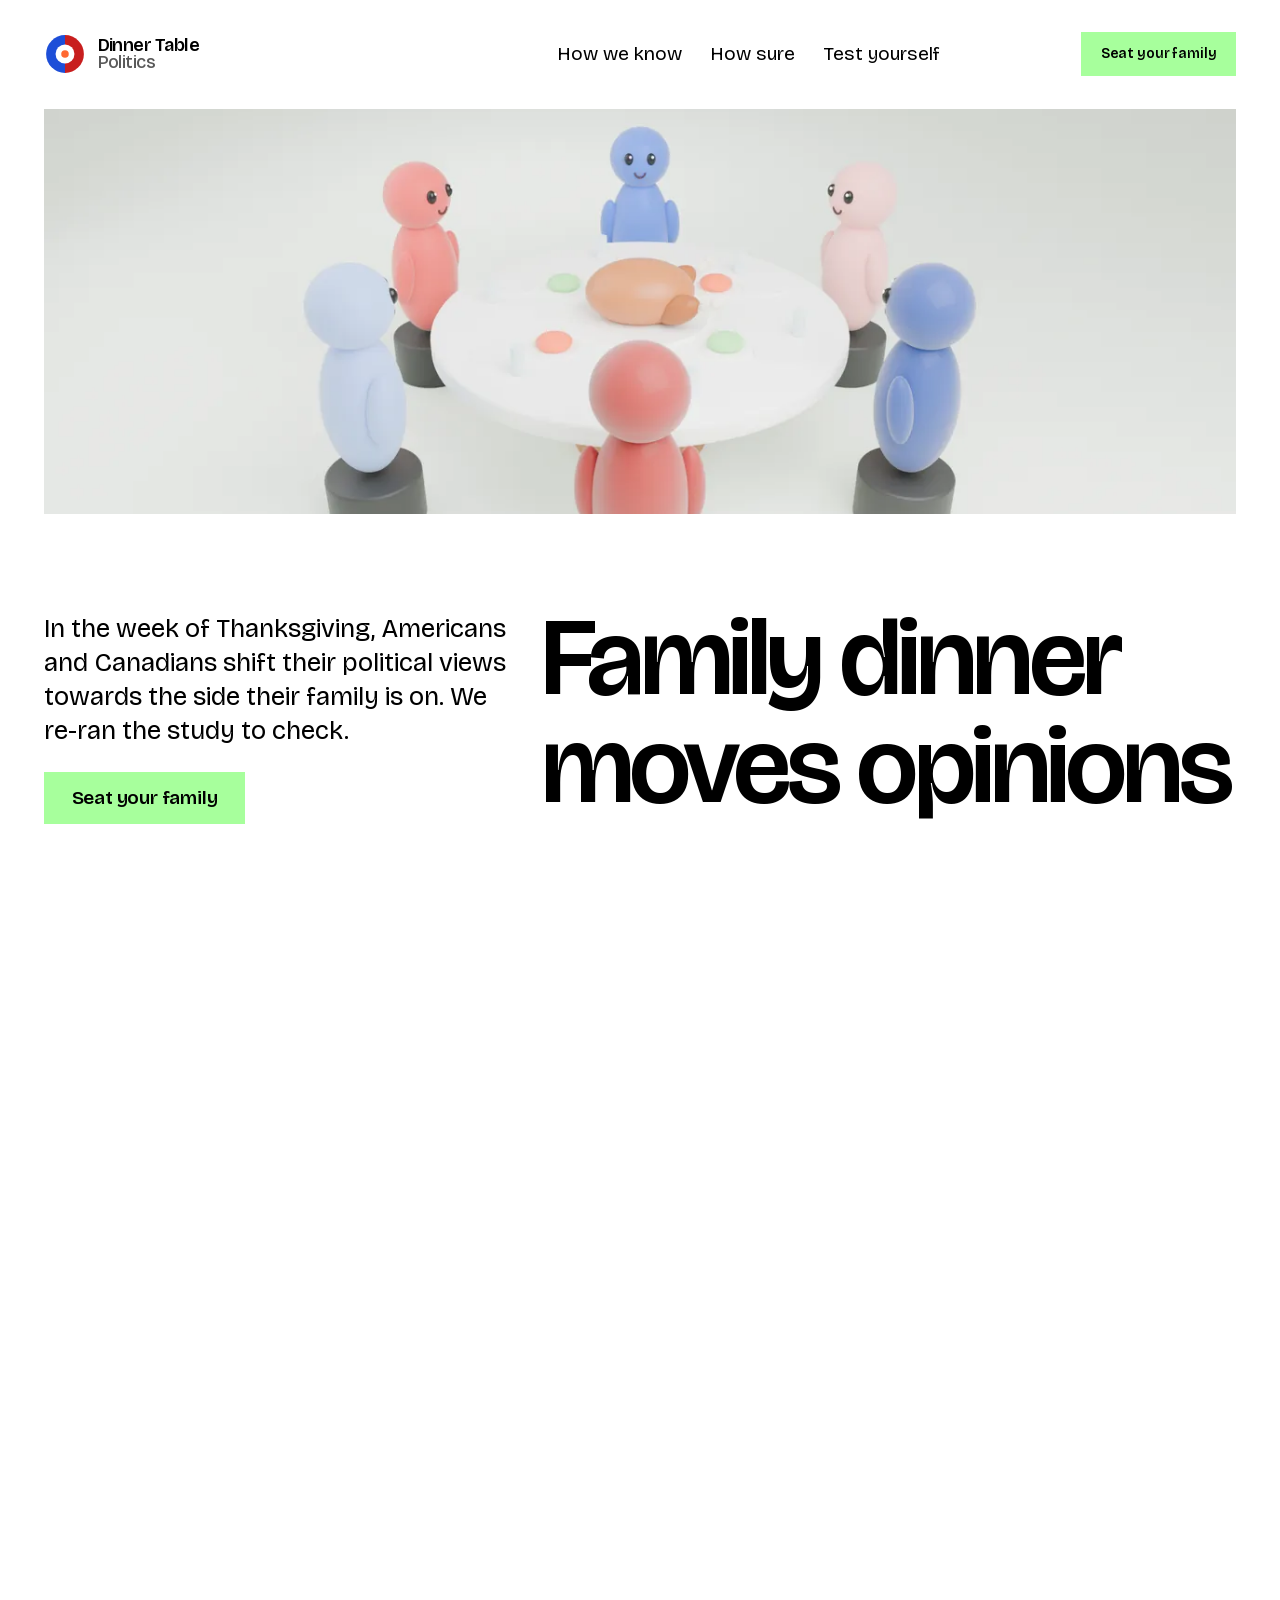
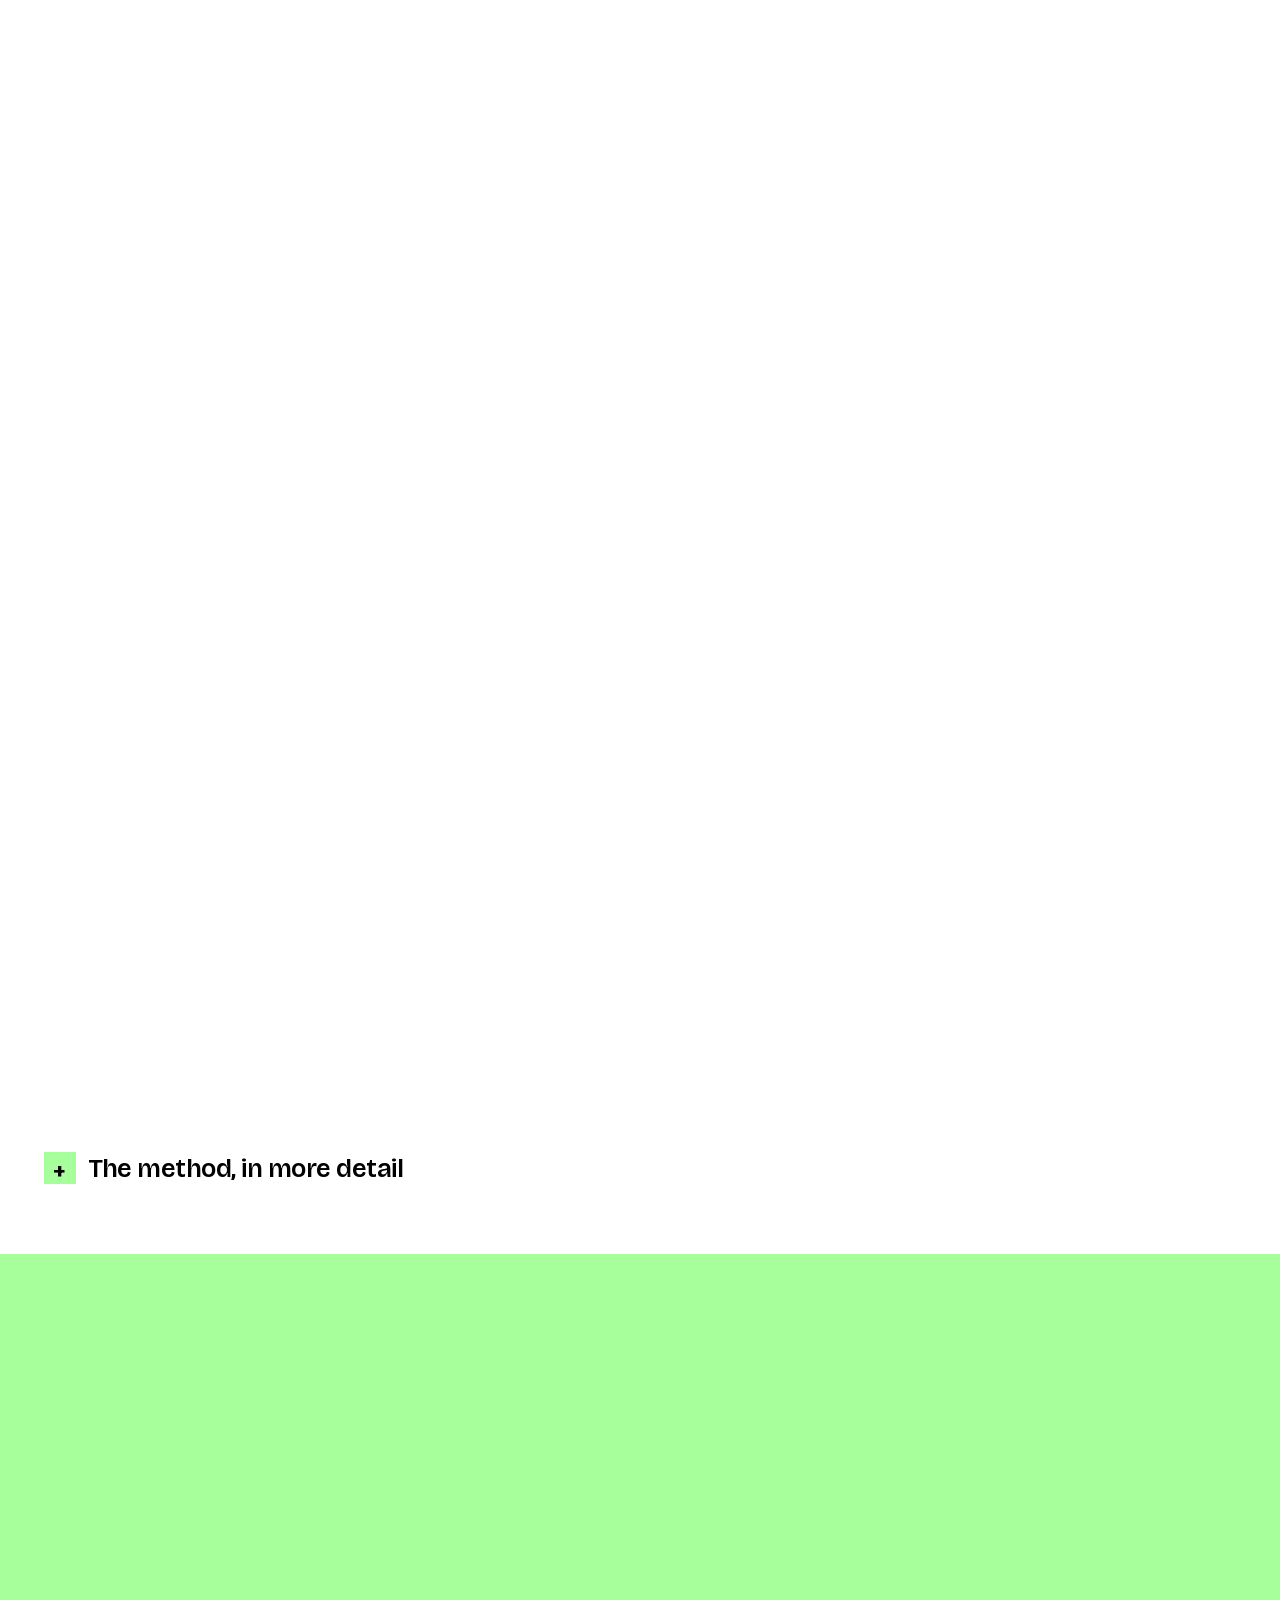
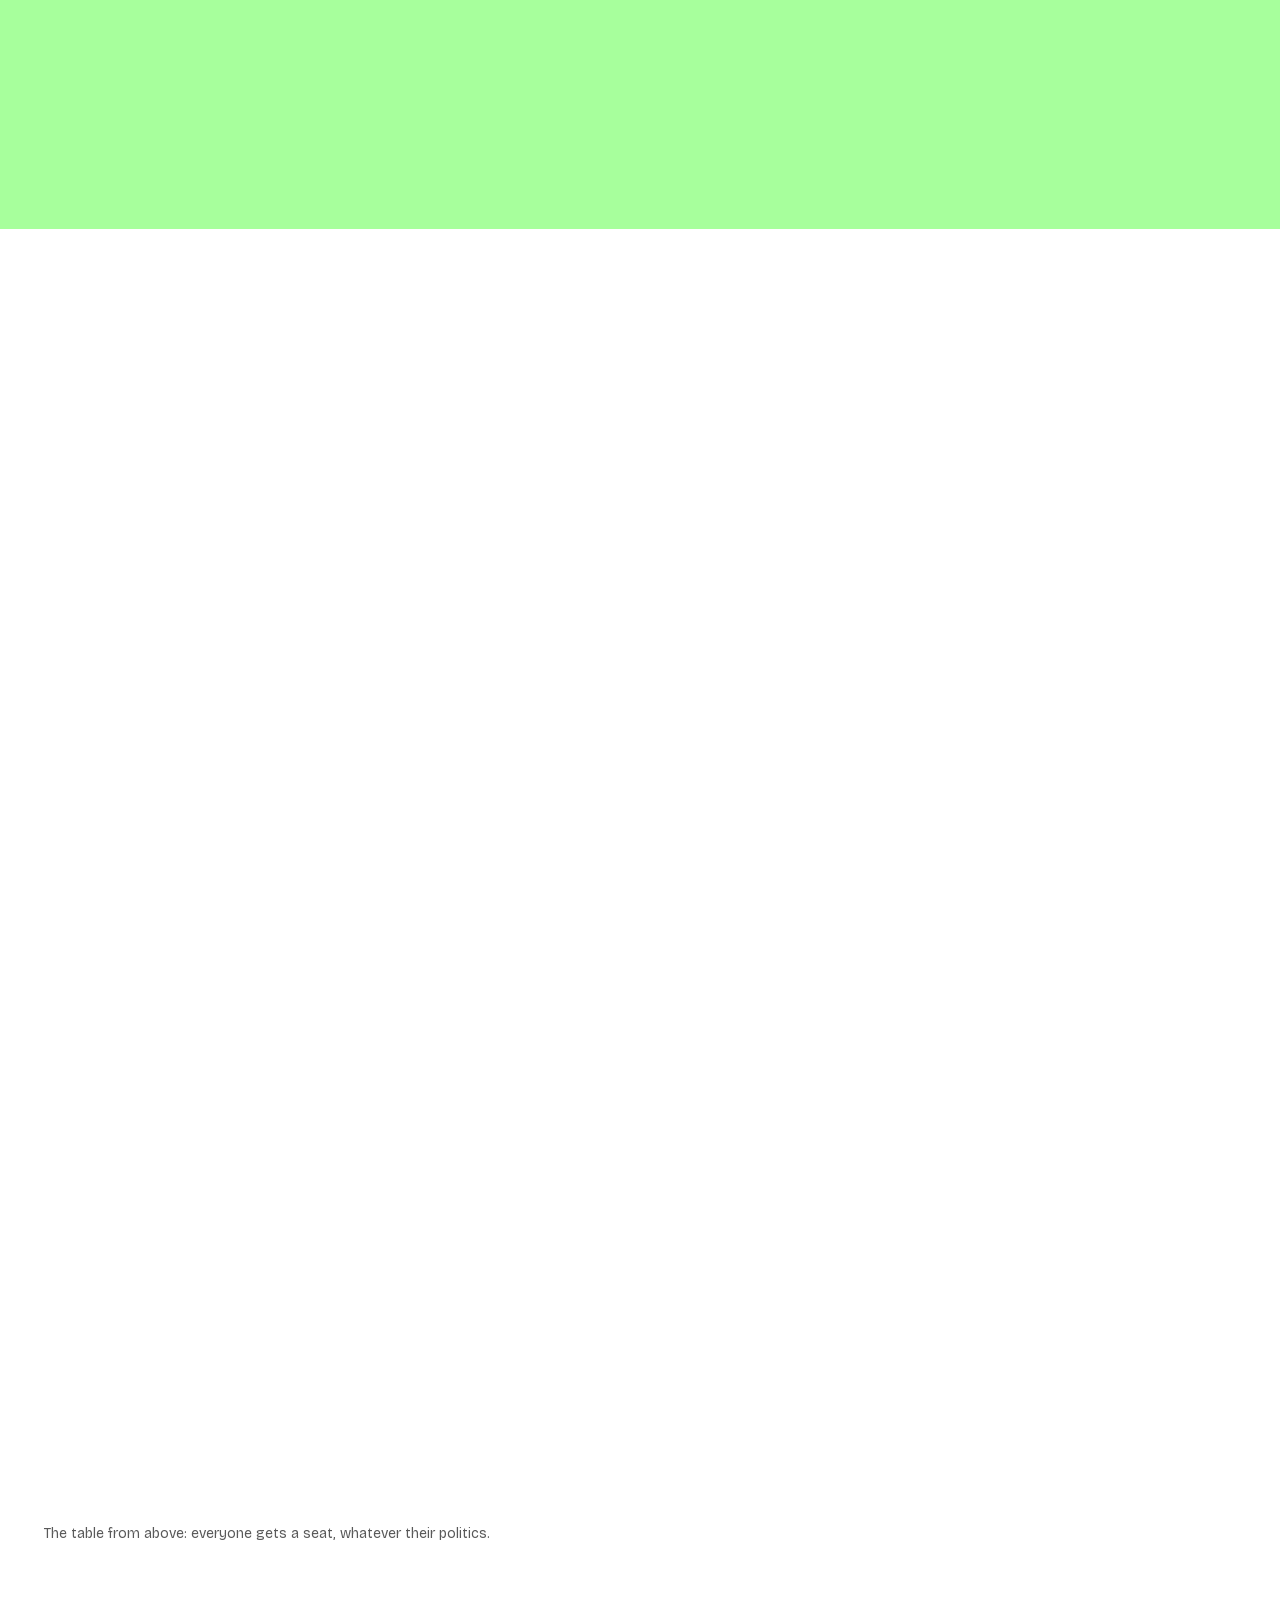
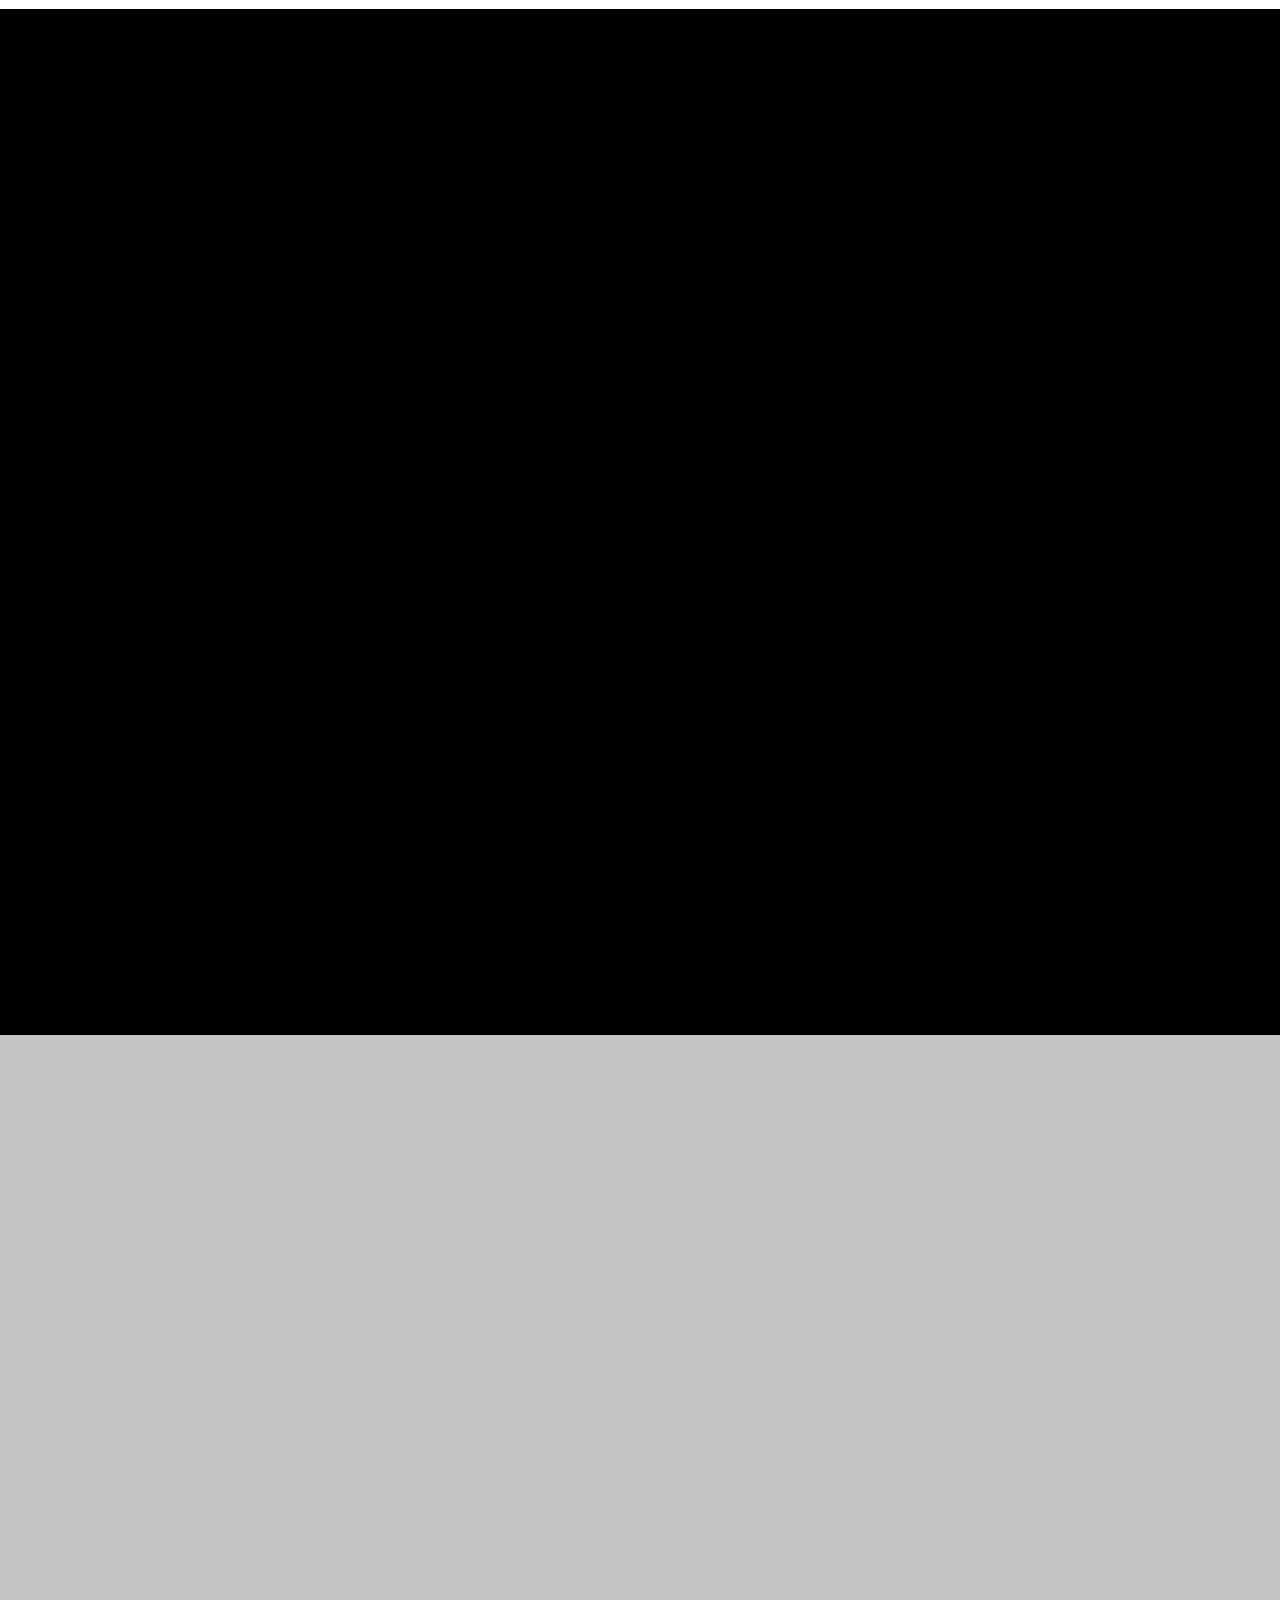
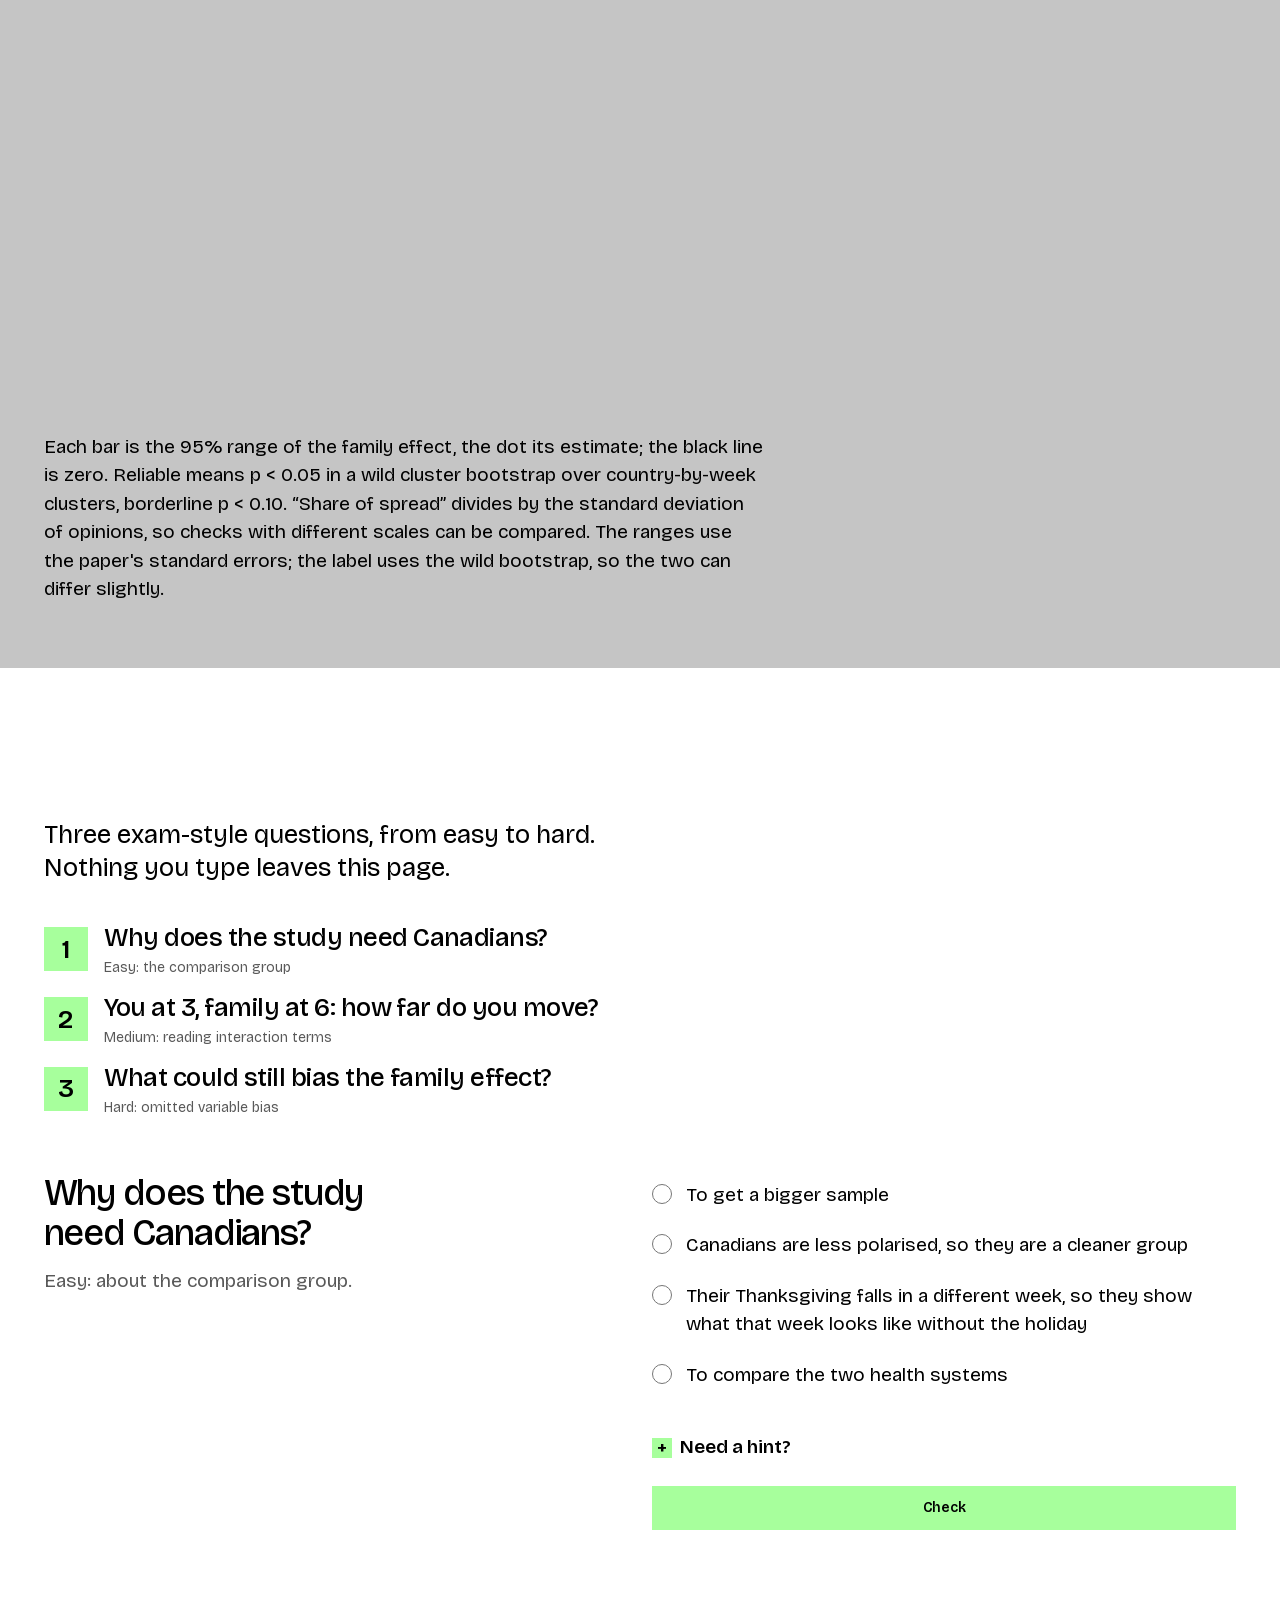
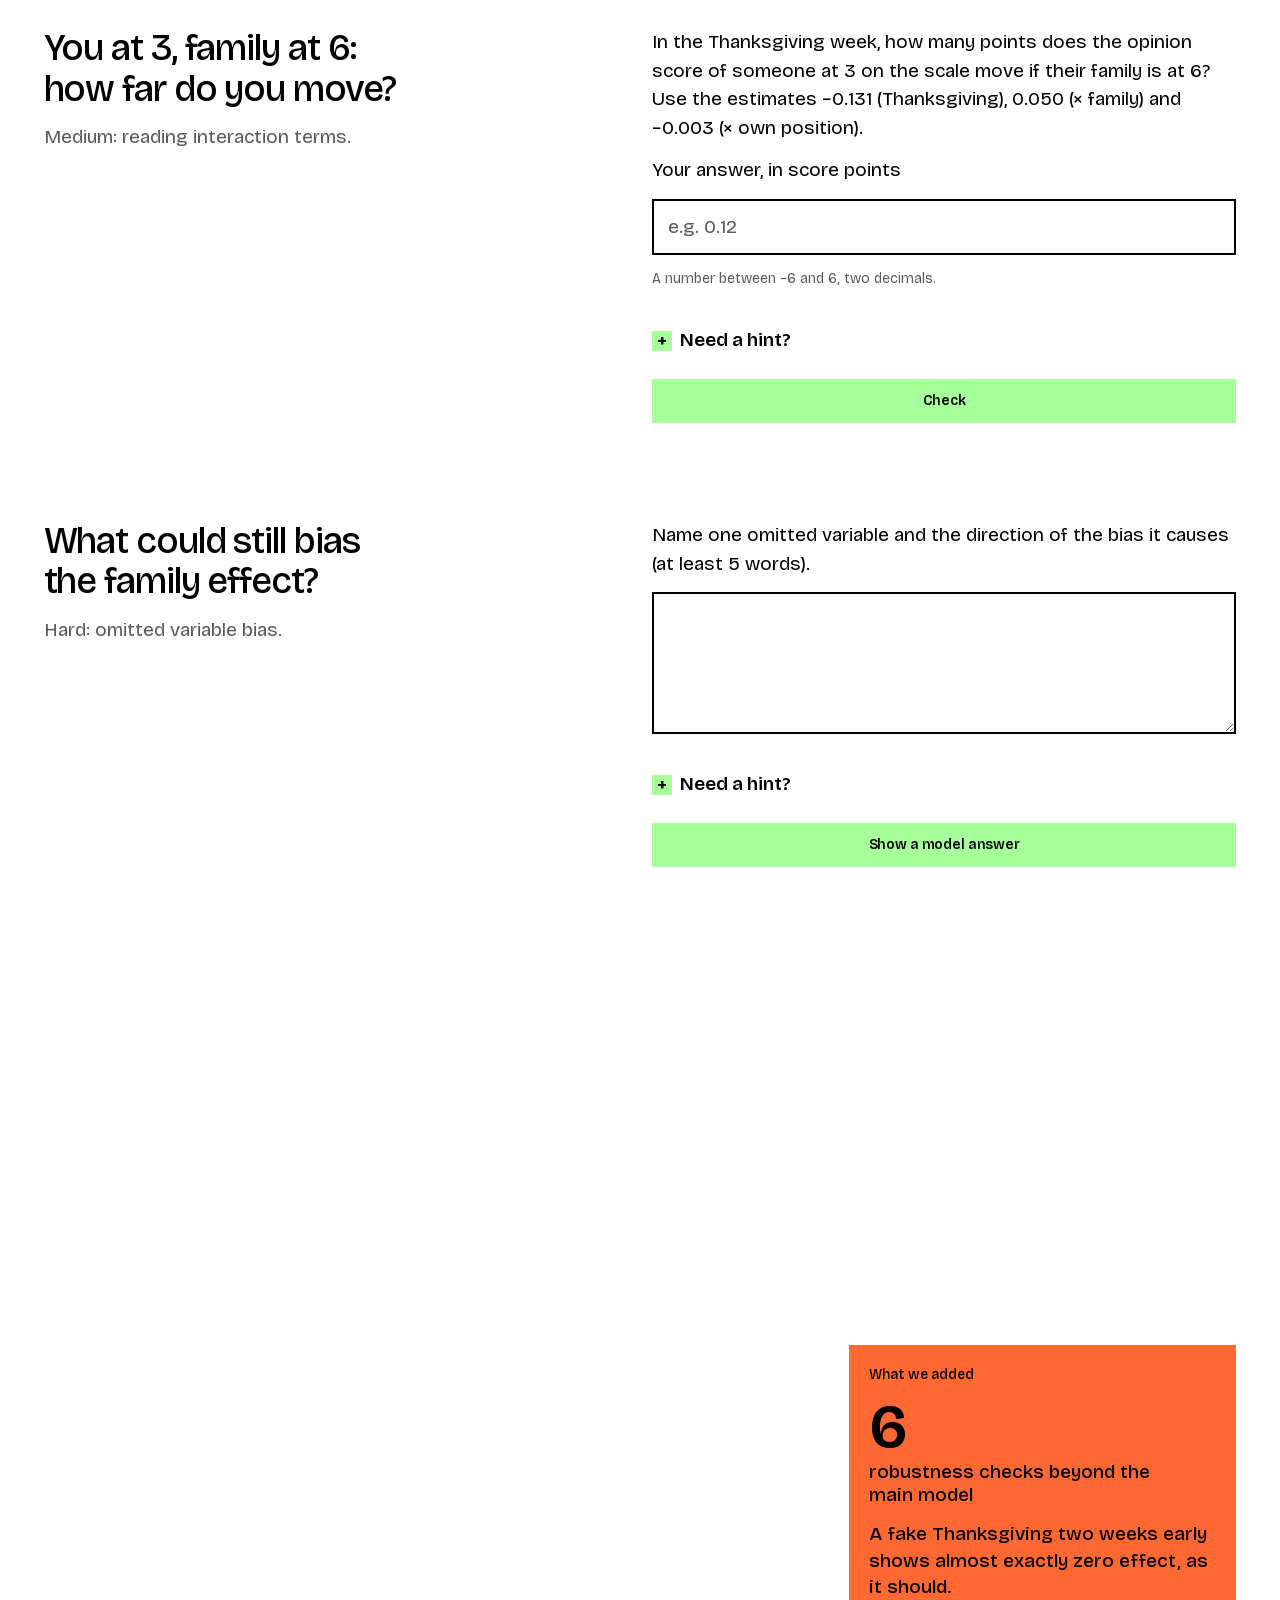
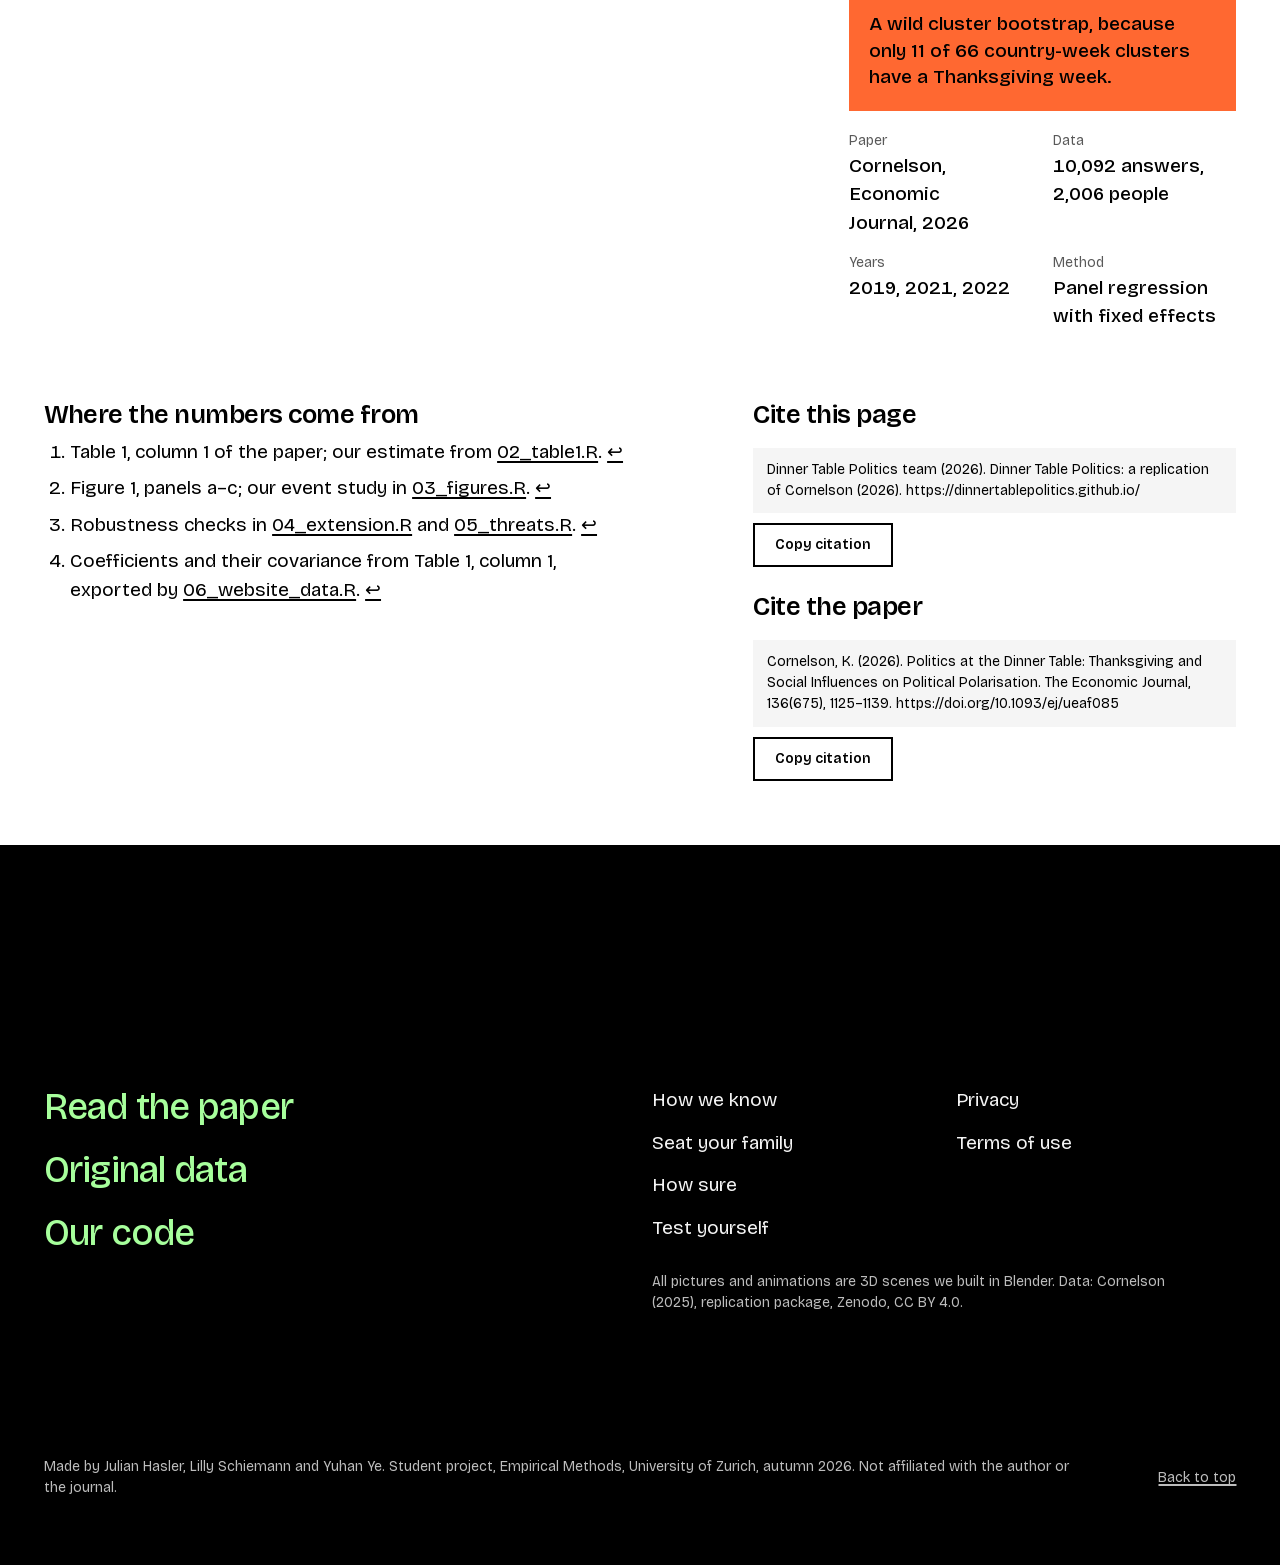
==== commit f02d8bda: "Quiz index: line height 1.3 for the wrapping question titles" ====
--- a/index.html
+++ b/index.html
@@ -25,7 +25,7 @@
   <link rel="apple-touch-icon" href="assets/img/apple-touch-icon.png">
   <link rel="preload" href="assets/fonts/bricolage-grotesque-latin.woff2" as="font" type="font/woff2" crossorigin>
   <link rel="preload" as="image" fetchpriority="high" imagesrcset="assets/seq/hero-01.webp 1280w, assets/seq/hd/hero-01.webp 1920w" imagesizes="100vw">
-  <link rel="stylesheet" href="assets/css/style.css?v=20261126x">
+  <link rel="stylesheet" href="assets/css/style.css?v=20261126y">
   <script type="application/ld+json">
   {"@context": "https://schema.org", "@type": "WebPage", "name": "Dinner Table Politics: does Thanksgiving change your views?",
    "url": "https://dinnertablepolitics.github.io/", "inLanguage": "en",
@@ -36,9 +36,9 @@
      "datePublished": "2026", "sameAs": "https://doi.org/10.1093/ej/ueaf085"},
    "isBasedOn": {"@type": "Dataset", "name": "Replication package for Politics at the Dinner Table", "url": "https://doi.org/10.5281/zenodo.16962525", "license": "https://creativecommons.org/licenses/by/4.0/"}}
   </script>
-  <script src="assets/js/config.js?v=20261126x" defer></script>
+  <script src="assets/js/config.js?v=20261126y" defer></script>
   <script src="assets/data/results.js" defer></script>
-  <script src="assets/js/main.js?v=20261126x" defer></script>
+  <script src="assets/js/main.js?v=20261126y" defer></script>
 </head>
 <body id="top">
 <a class="skip" href="#main">Skip to content</a>
--- a/assets/css/style.css
+++ b/assets/css/style.css
@@ -297,7 +297,7 @@
 .quiz-index { grid-column: 1 / 8; grid-row: 3; list-style: none; padding: 0; margin: 36px 0 0; display: grid; gap: 14px; align-content: start; }
 .quiz-index a { display: grid; grid-template-columns: 44px 1fr; gap: 16px; align-items: center; text-decoration: none; }
 .qi-n { width: 44px; height: 44px; display: grid; place-items: center; background: var(--mint); color: #000; font-weight: 600; font-size: var(--step-lead); }
-.qi-t { font-size: var(--step-lead); font-weight: 500; letter-spacing: -0.02em; line-height: 1.2; }
+.qi-t { font-size: var(--step-lead); font-weight: 500; letter-spacing: -0.02em; line-height: 1.3; }
 .qi-t small { display: block; margin-top: 4px; font-size: var(--step-small); font-weight: 400; letter-spacing: 0; color: var(--muted); }
 @media (hover: hover) { .quiz-index a:hover .qi-t { text-decoration: underline; text-decoration-color: var(--orange); } }
 .q { scroll-margin-top: 24px; }
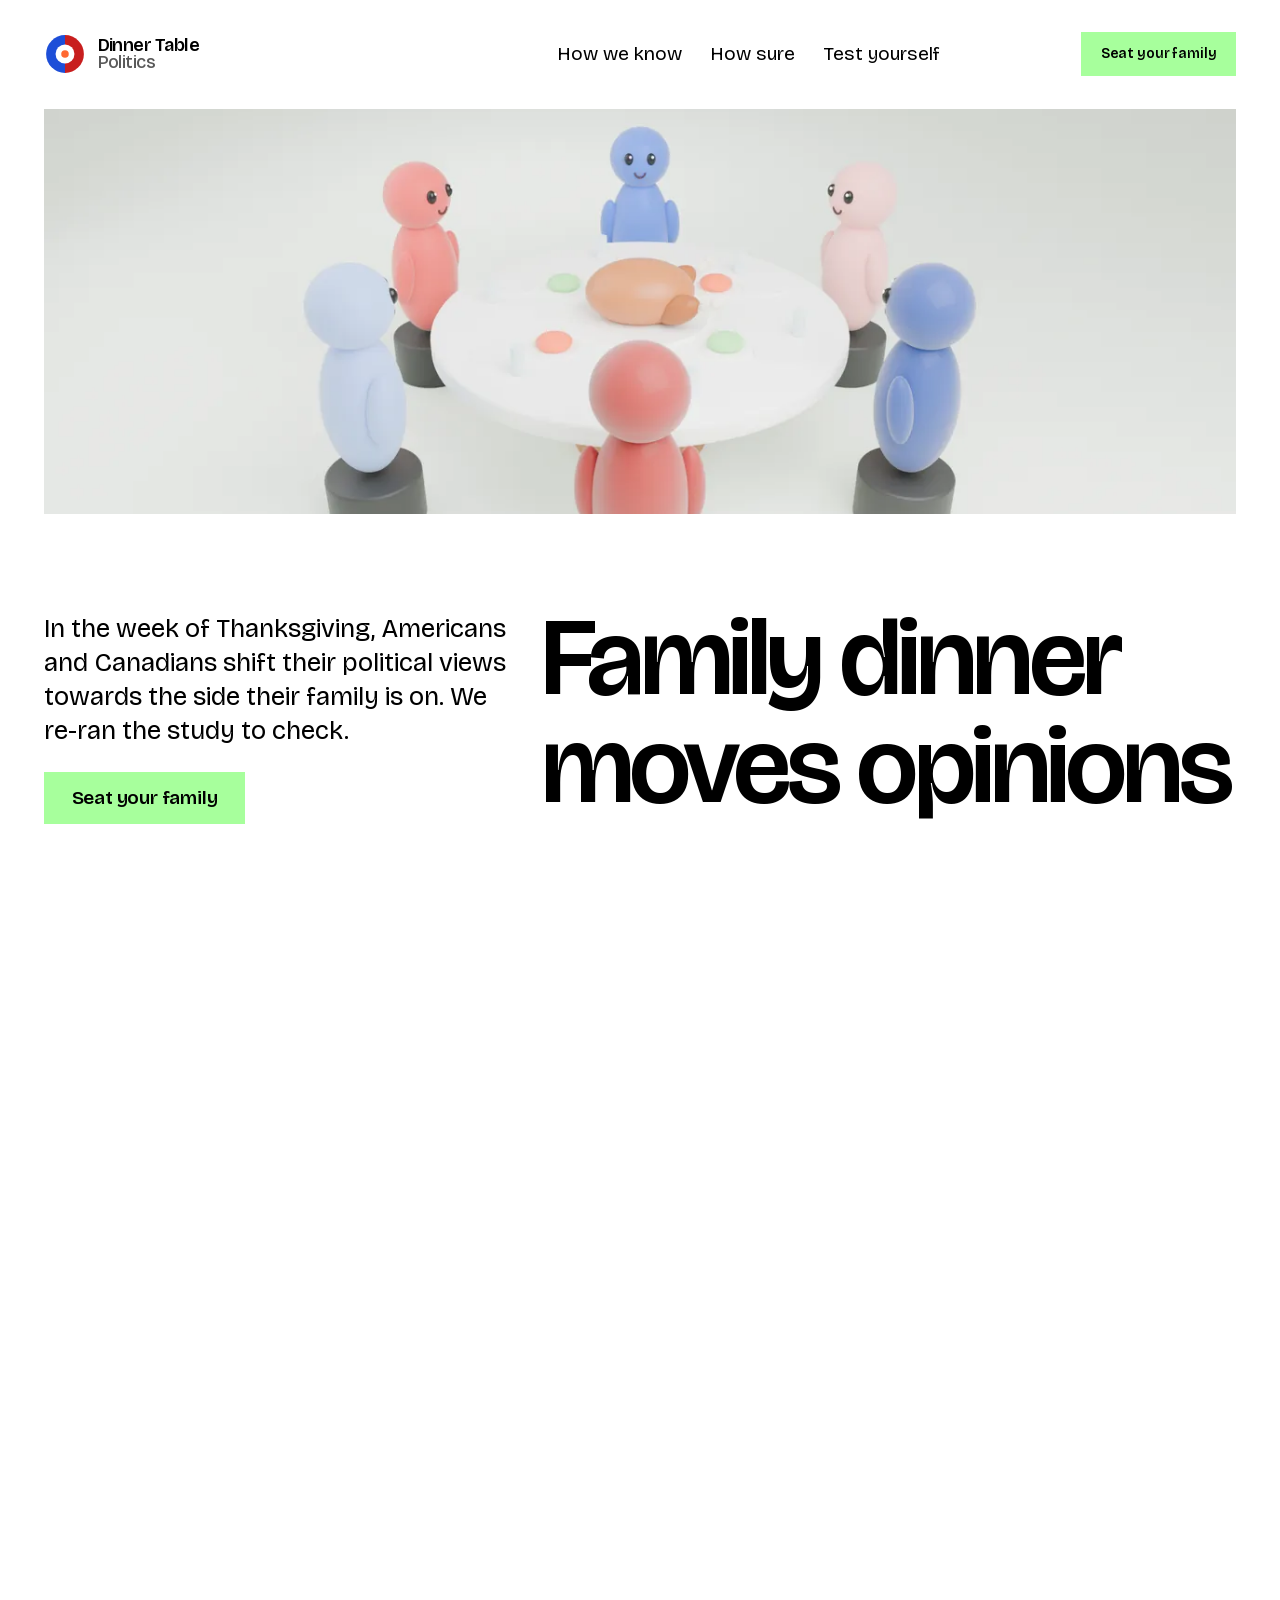
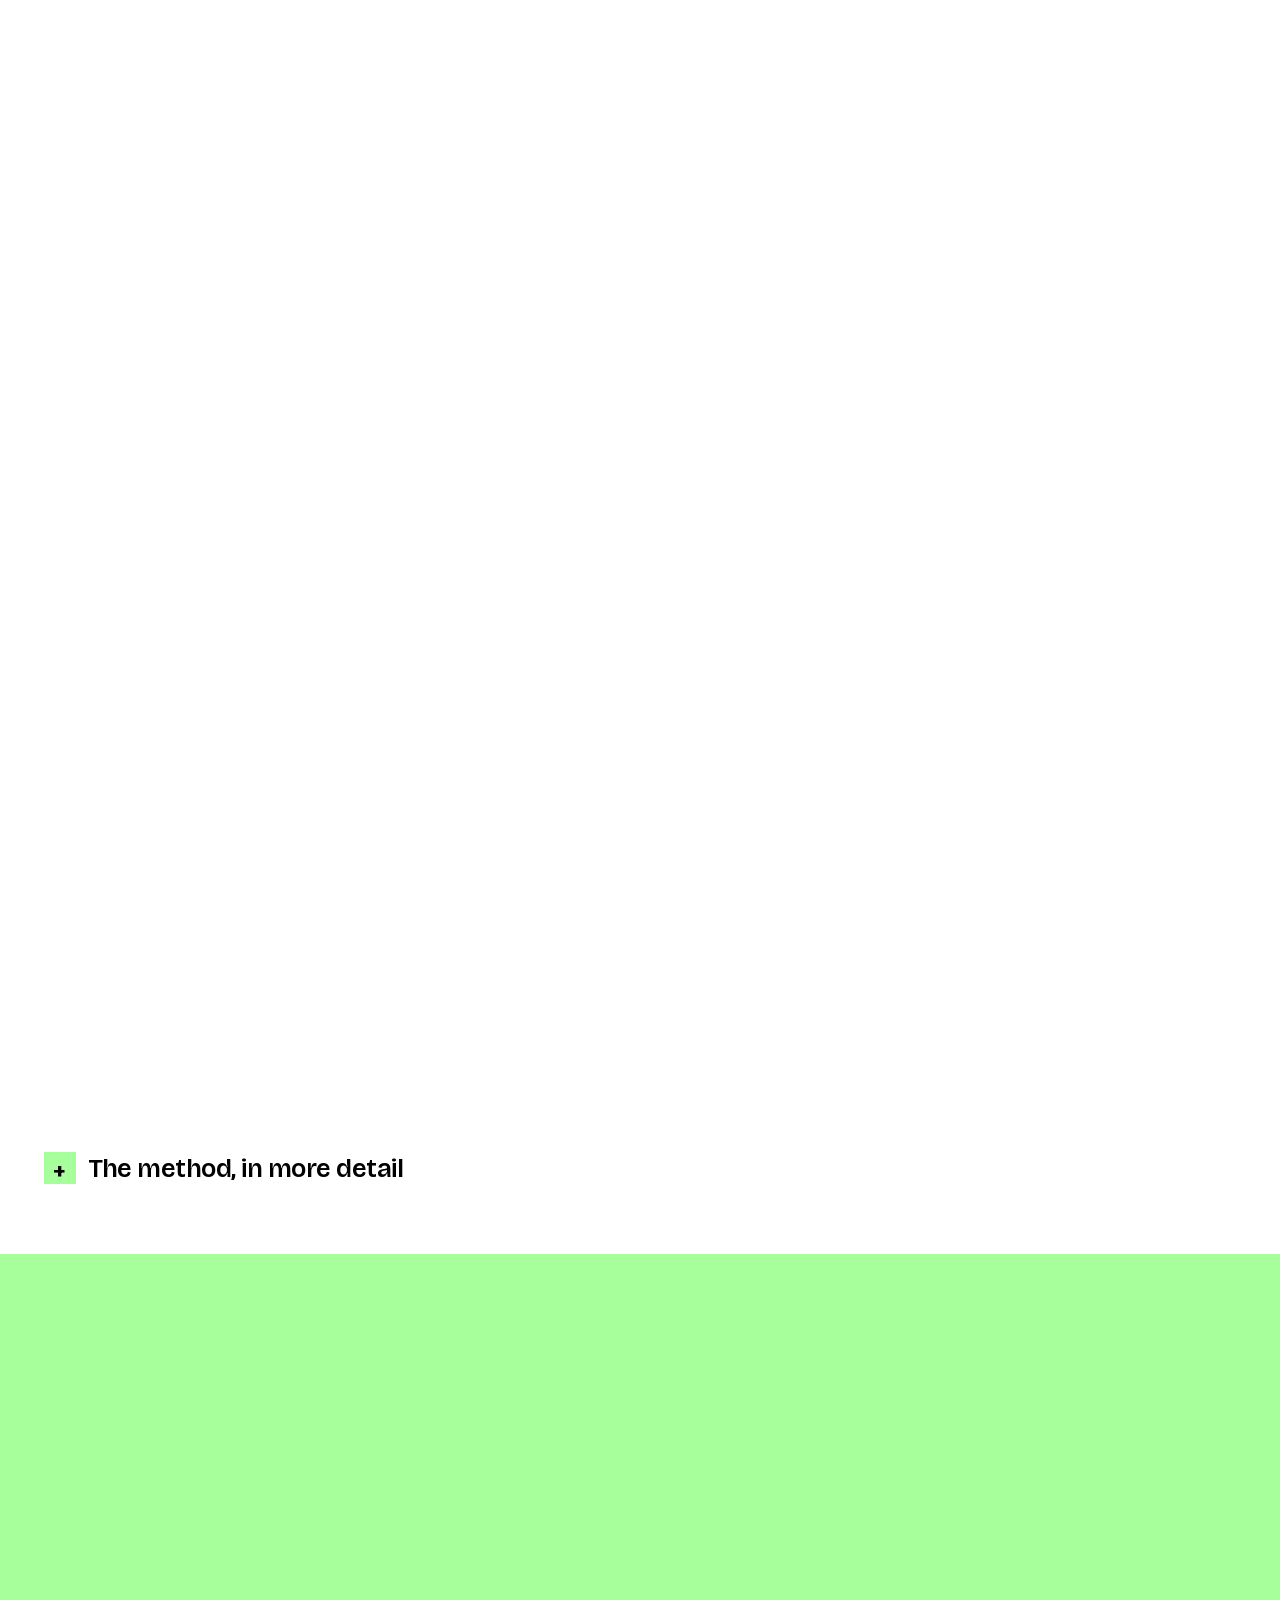
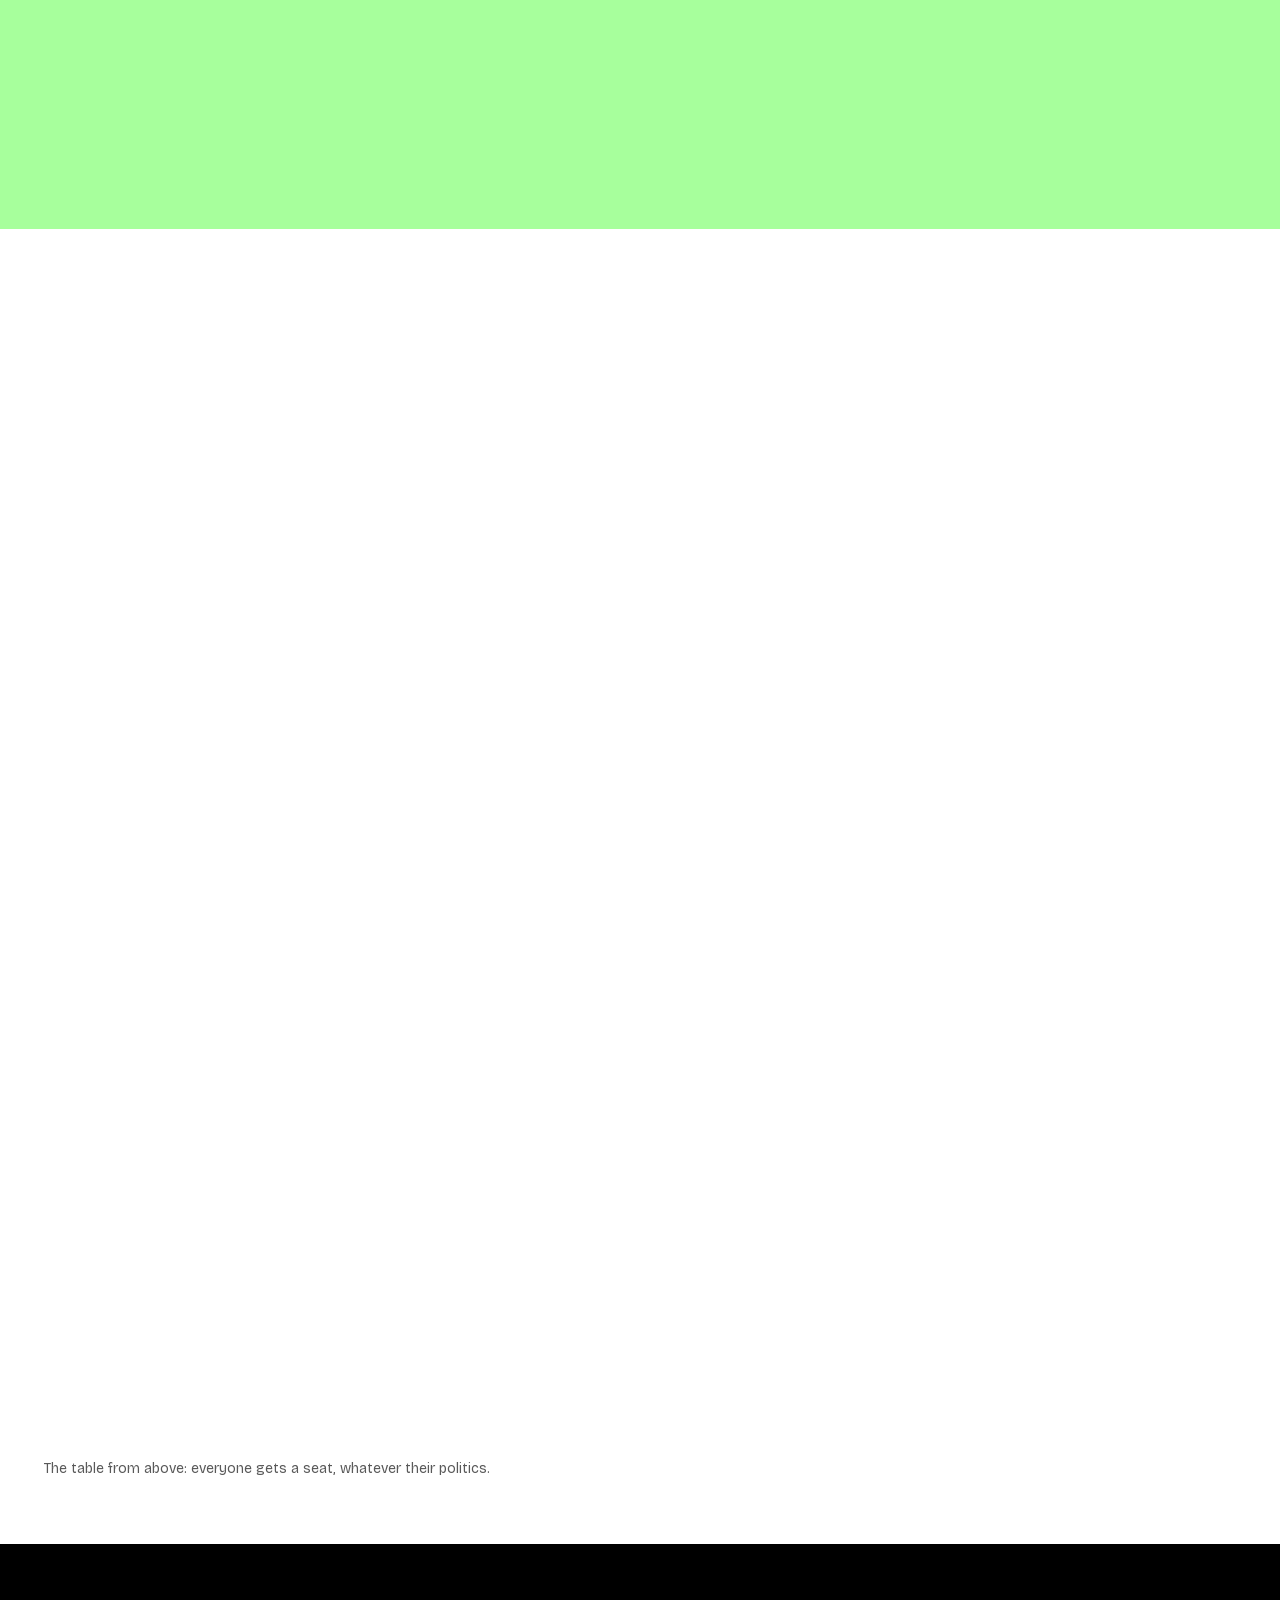
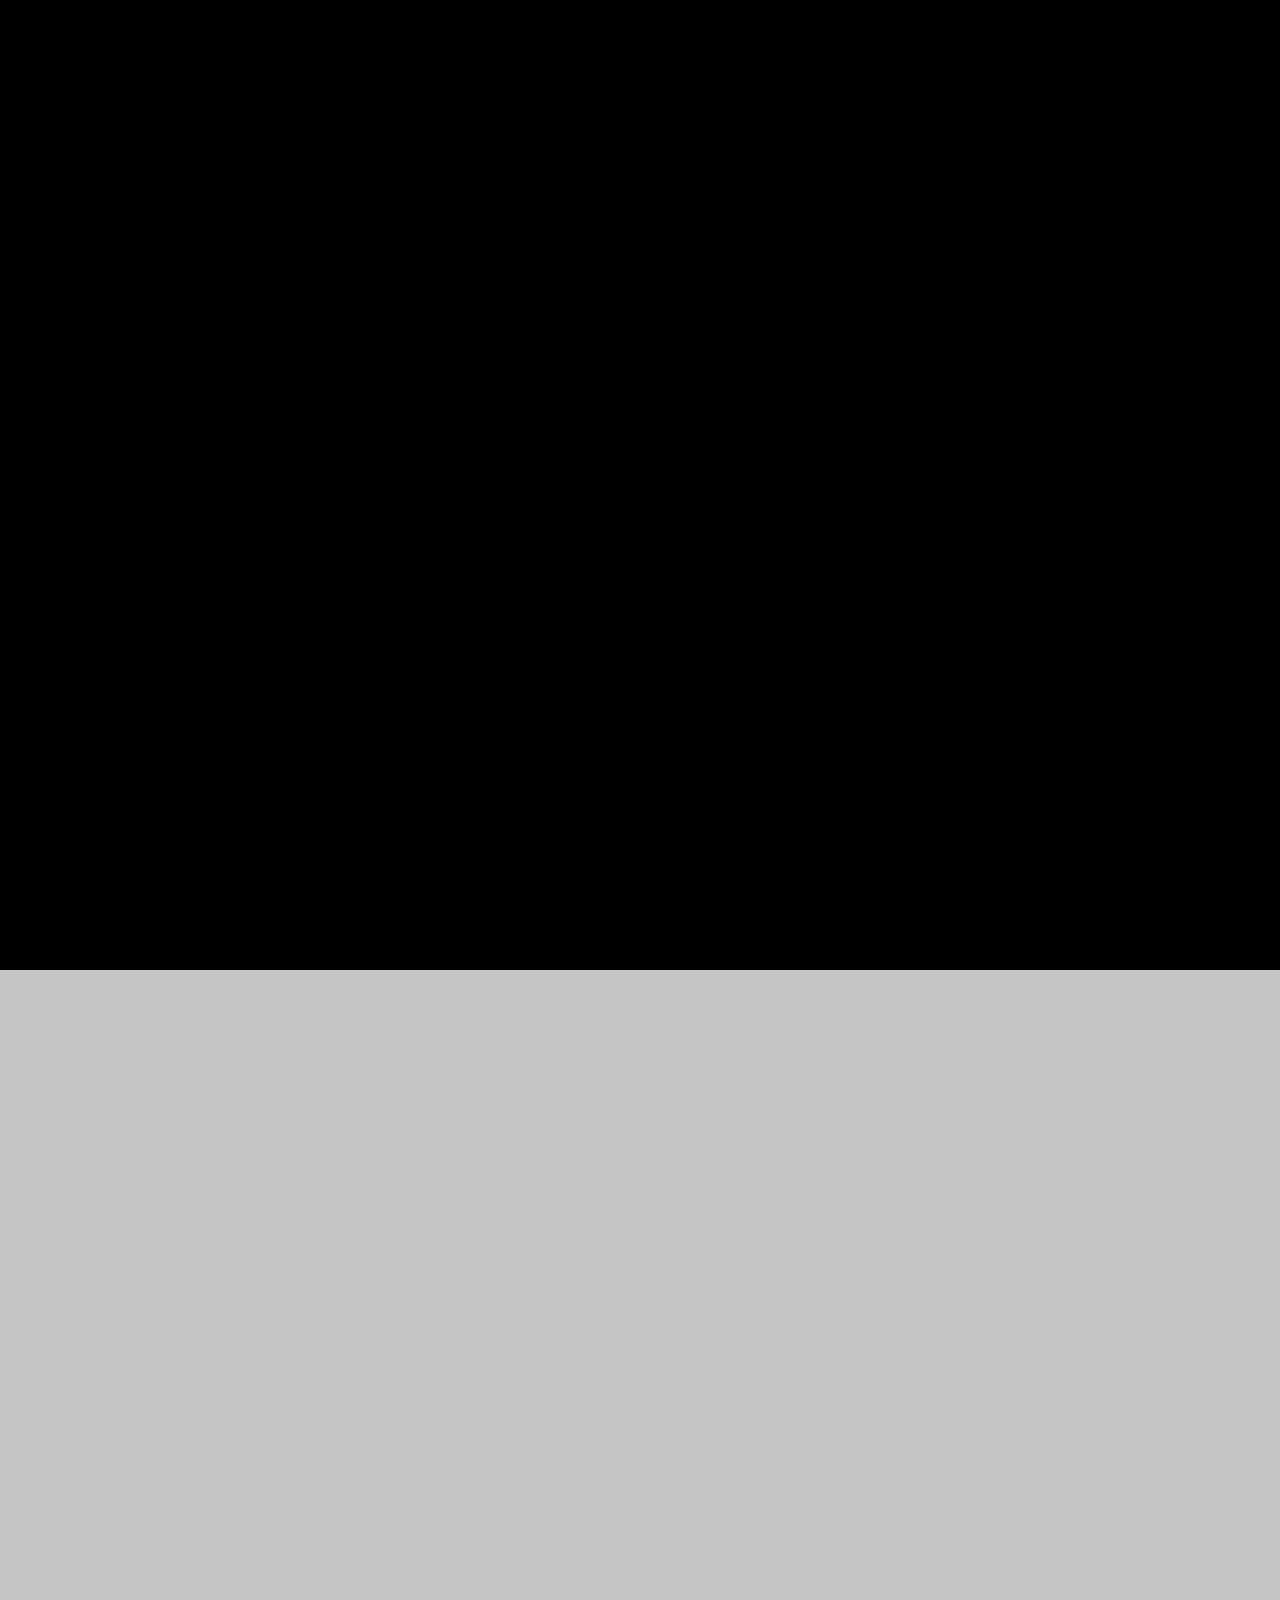
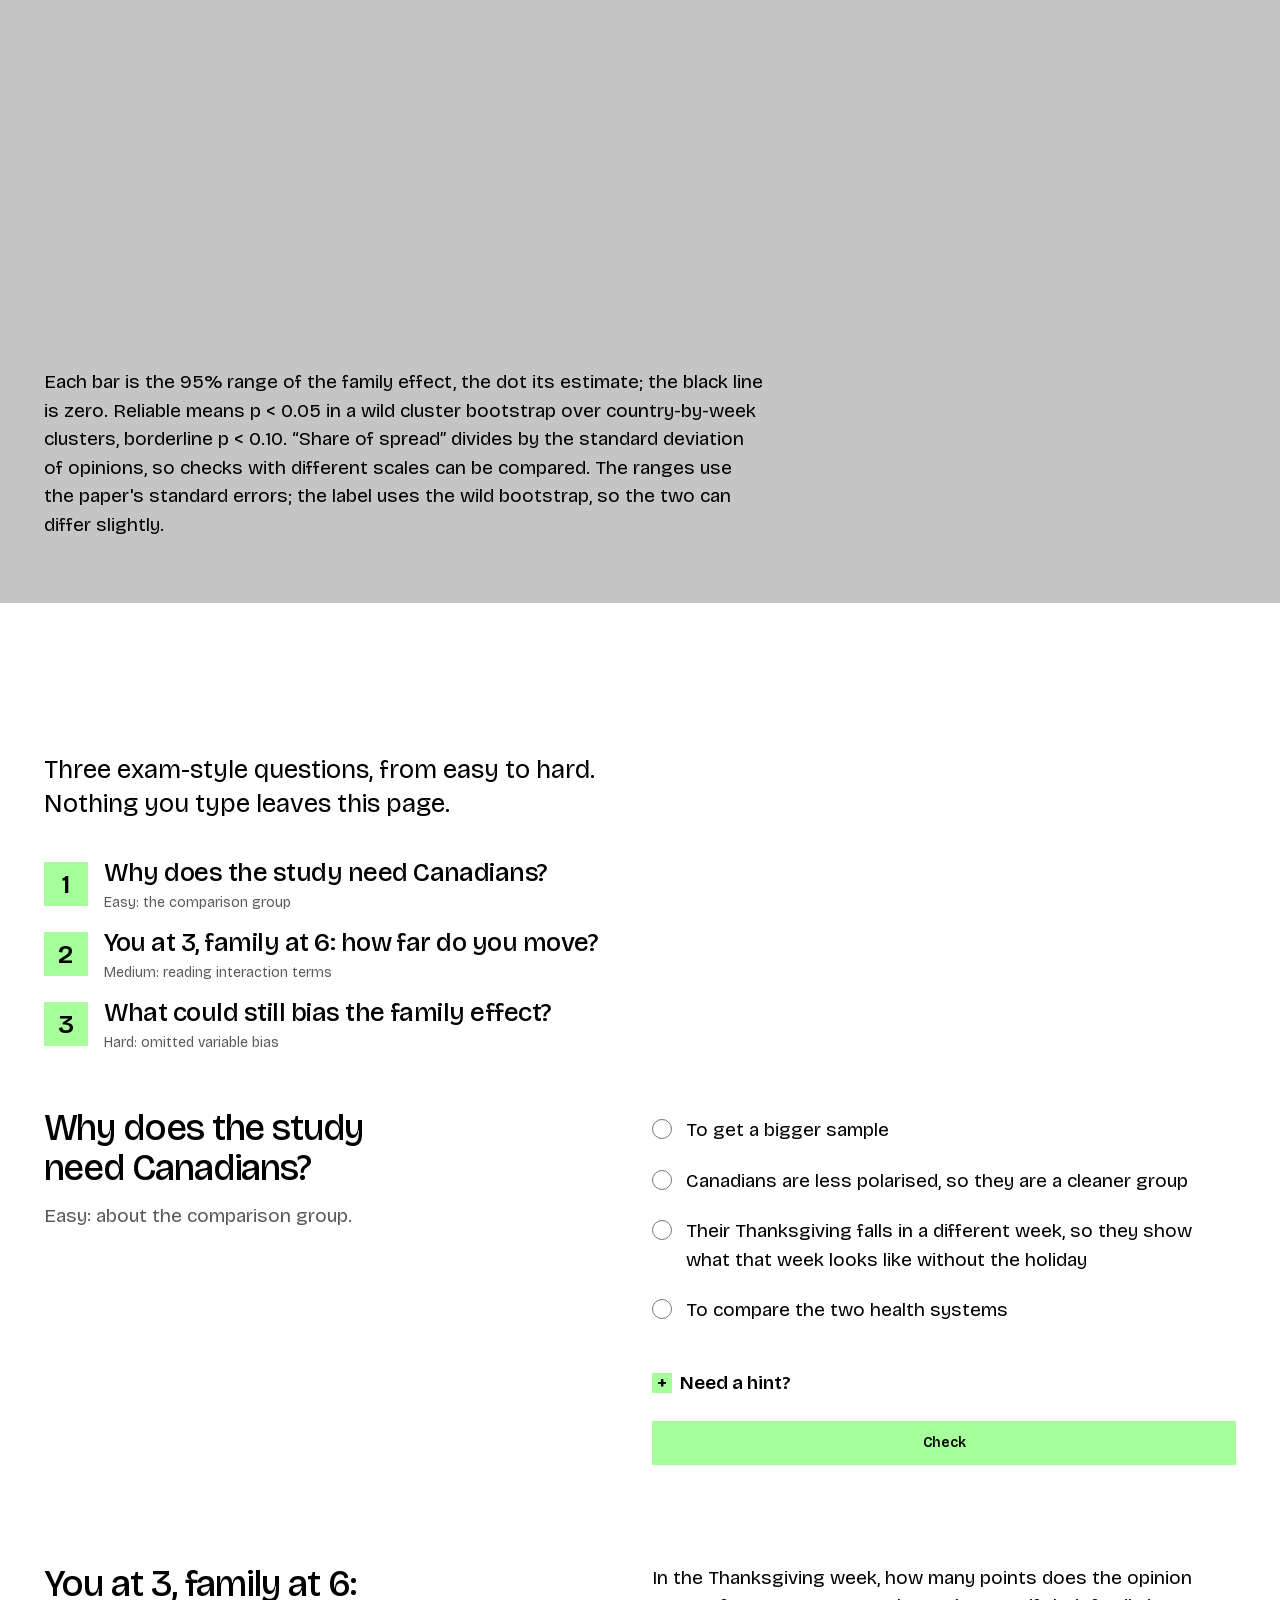
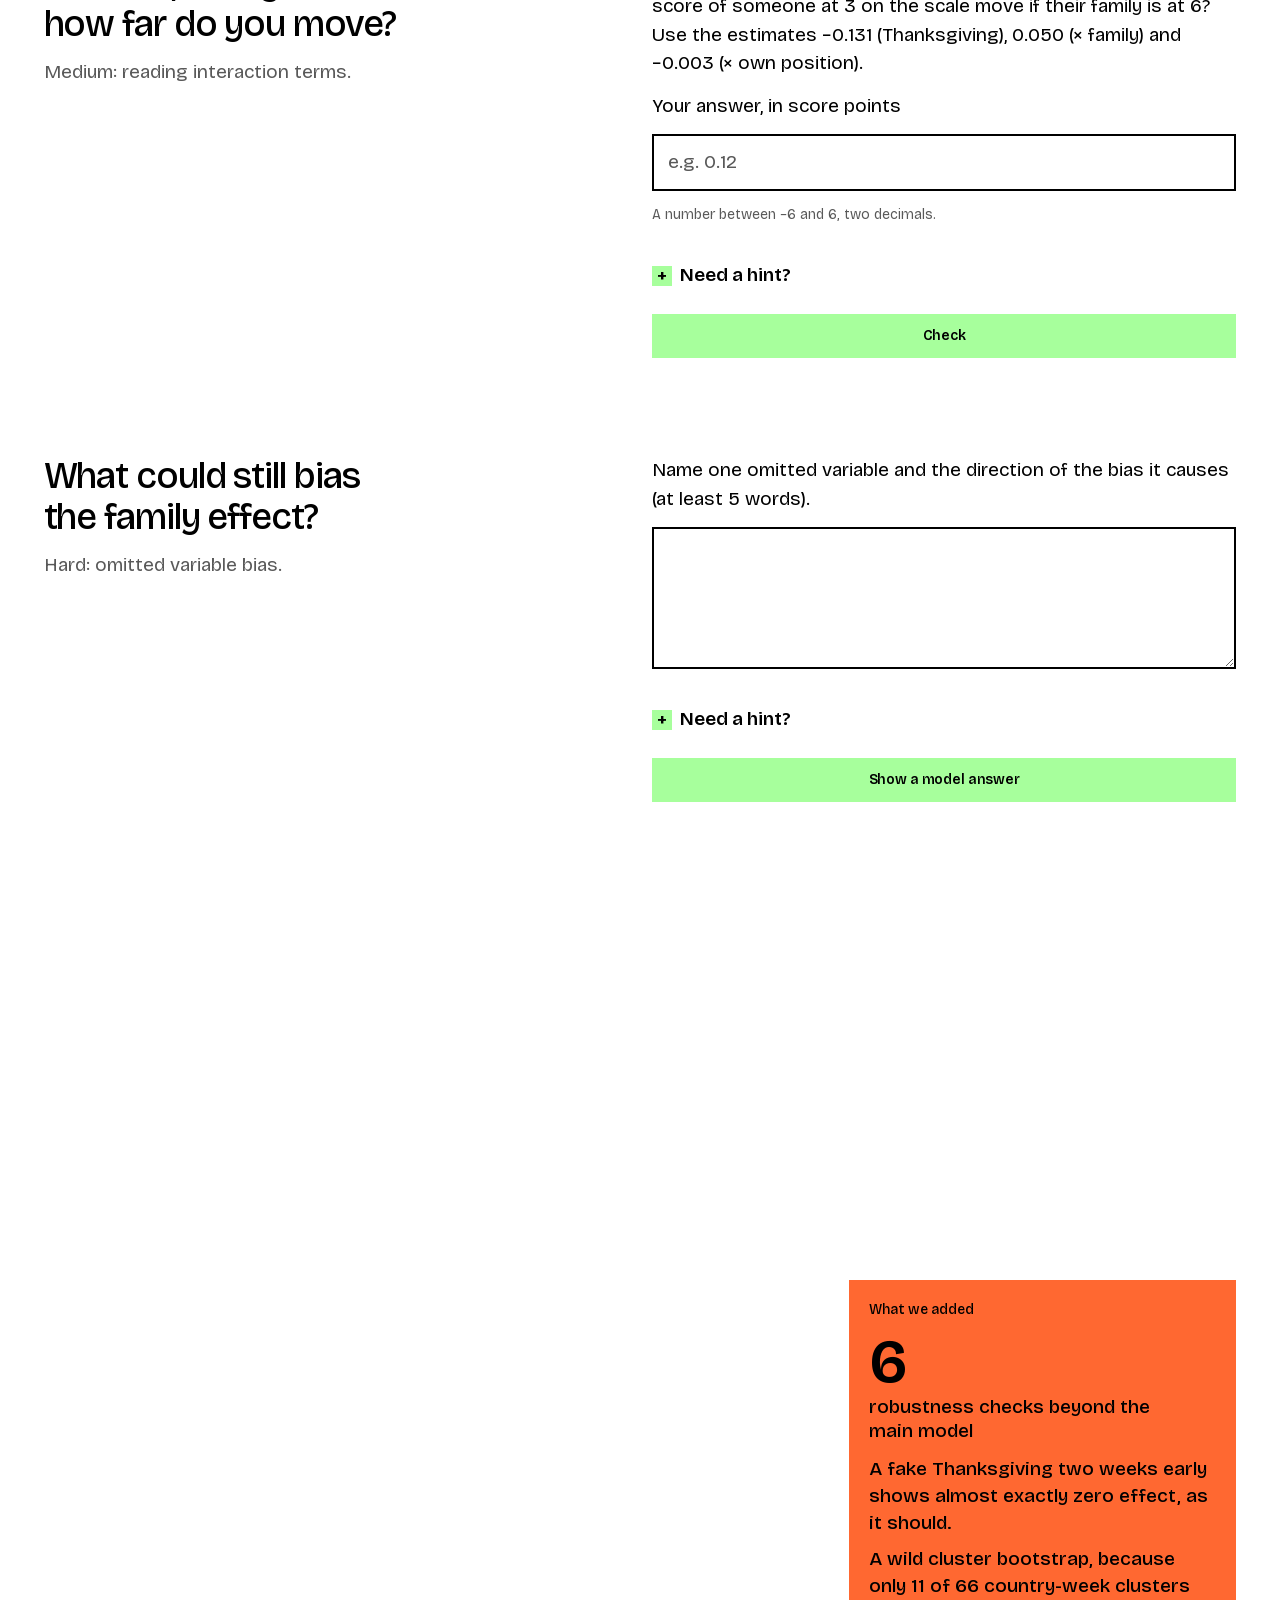
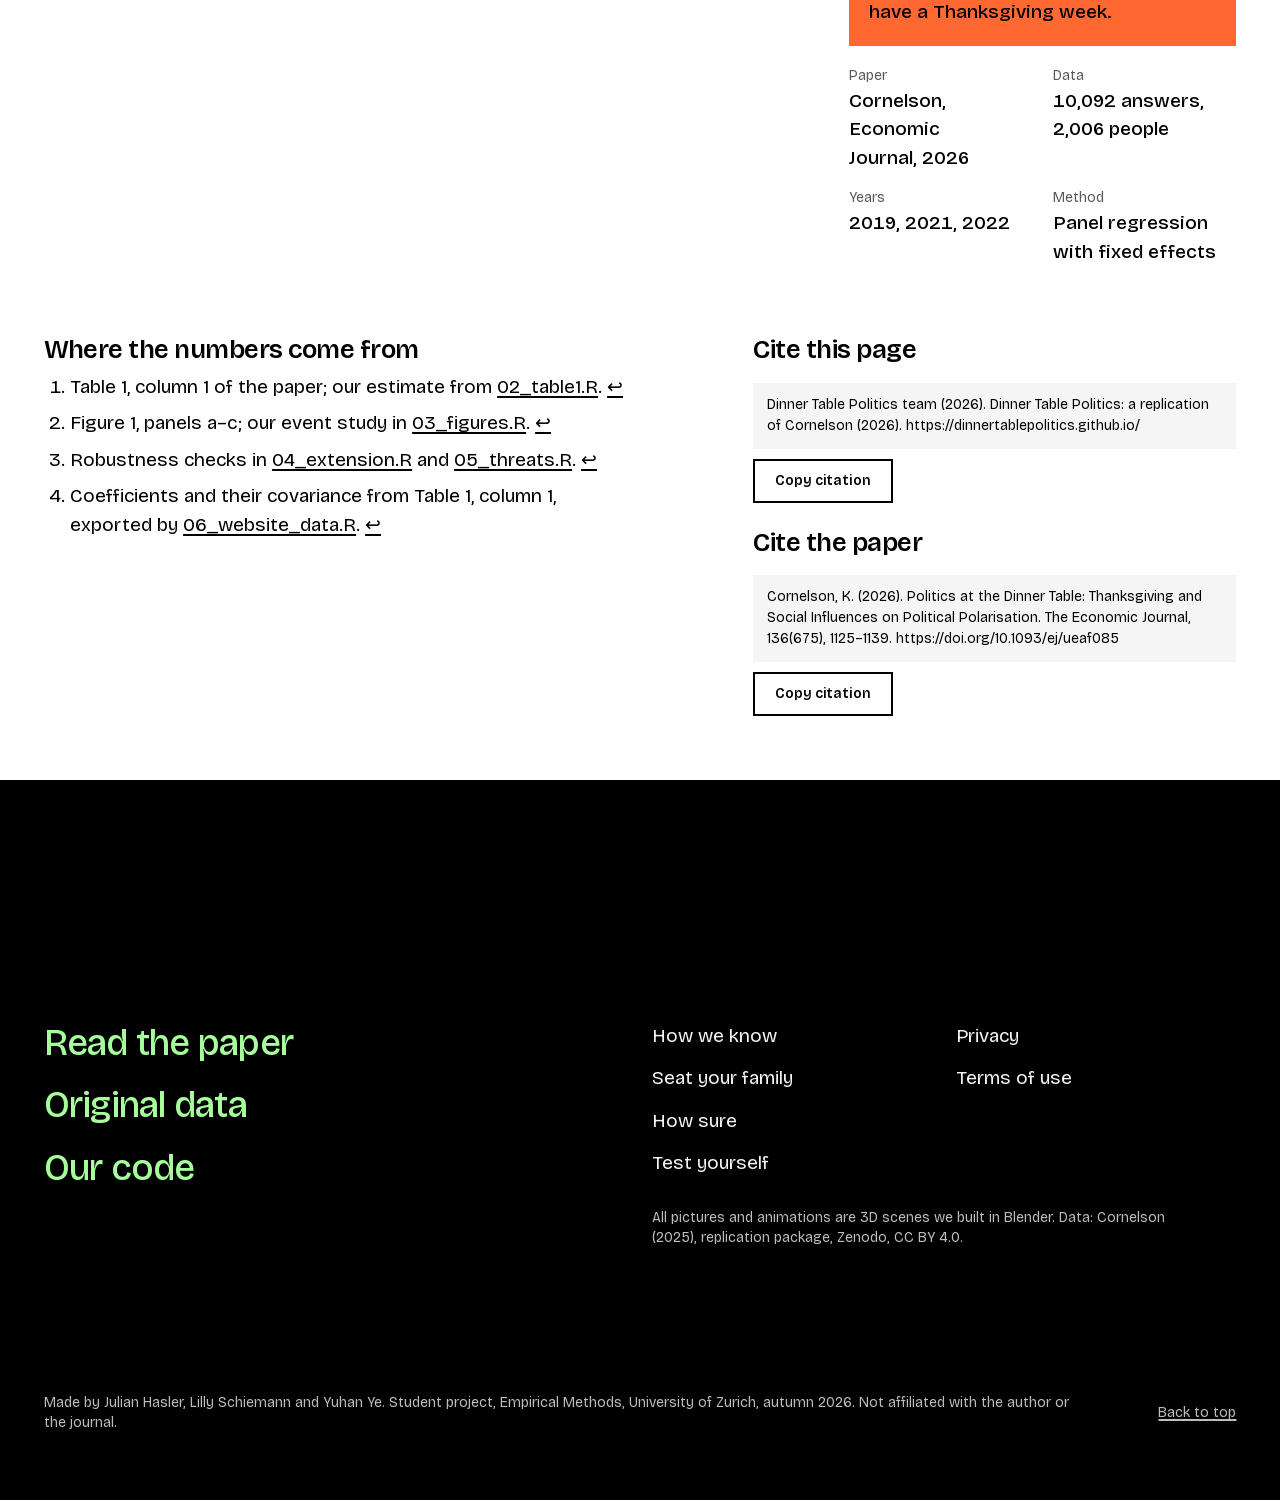
==== commit 6b30292c: "Phone and tablet layout fixes Phone: - Robustness table: check names use the free width (a more spec" ====
--- a/index.html
+++ b/index.html
@@ -25,7 +25,7 @@
   <link rel="apple-touch-icon" href="assets/img/apple-touch-icon.png">
   <link rel="preload" href="assets/fonts/bricolage-grotesque-latin.woff2" as="font" type="font/woff2" crossorigin>
   <link rel="preload" as="image" fetchpriority="high" imagesrcset="assets/seq/hero-01.webp 1280w, assets/seq/hd/hero-01.webp 1920w" imagesizes="100vw">
-  <link rel="stylesheet" href="assets/css/style.css?v=20261126y">
+  <link rel="stylesheet" href="assets/css/style.css?v=20261127a">
   <script type="application/ld+json">
   {"@context": "https://schema.org", "@type": "WebPage", "name": "Dinner Table Politics: does Thanksgiving change your views?",
    "url": "https://dinnertablepolitics.github.io/", "inLanguage": "en",
@@ -36,9 +36,9 @@
      "datePublished": "2026", "sameAs": "https://doi.org/10.1093/ej/ueaf085"},
    "isBasedOn": {"@type": "Dataset", "name": "Replication package for Politics at the Dinner Table", "url": "https://doi.org/10.5281/zenodo.16962525", "license": "https://creativecommons.org/licenses/by/4.0/"}}
   </script>
-  <script src="assets/js/config.js?v=20261126y" defer></script>
+  <script src="assets/js/config.js?v=20261127a" defer></script>
   <script src="assets/data/results.js" defer></script>
-  <script src="assets/js/main.js?v=20261126y" defer></script>
+  <script src="assets/js/main.js?v=20261127a" defer></script>
 </head>
 <body id="top">
 <a class="skip" href="#main">Skip to content</a>
--- a/assets/css/style.css
+++ b/assets/css/style.css
@@ -389,7 +389,7 @@
   .cut-board { grid-template-columns: 1fr 1fr; }
   .cut:not(.ctile) { display: none; }
   .ctile { aspect-ratio: auto; min-height: 132px; }
-  .ctile-head { grid-column: span 2; order: -1; }
+  .ctile-head { grid-column: span 2; order: -1; min-height: 0; }
   .show-photo { display: block; margin-top: var(--gap); }
   .show-photo img { width: 100%; }
 }
@@ -397,8 +397,16 @@
 /* ---------- tablet ---------- */
 @media (max-width: 1000px) {
   .chart-section, .try-grid, .sure-top { grid-template-columns: 1fr; gap: 24px 40px; }
-  #rob-table .col-n { display: none; }
-  #rob-table th:nth-child(1) { width: 38%; }
+  #rob-table .col-n, #rob-table .col-range { display: none; }   /* the range is drawn in the plot; too narrow to also print it */
+  #rob-table th:nth-child(1) { width: 42%; }
+  .top { grid-template-columns: auto 1fr auto; }
+  .top-links { gap: 20px; justify-content: flex-end; }
+  .top-links a, .top-action { white-space: nowrap; }
+  .tiles { grid-template-columns: 1fr 1fr; grid-template-rows: 30svh auto auto; }
+  .tile-a { grid-column: 1 / 3; grid-row: 1; }
+  .tile-b { grid-column: 1; grid-row: 2; aspect-ratio: 1; }
+  .tile-c { grid-column: 2; grid-row: 2; aspect-ratio: 1; }
+  .tile-text { grid-column: 1 / 3; grid-row: 3; padding: 32px 0 0; }
   .chart-head, .try-head { padding-right: 0; }
   .qa-row > h2, .qa-row > .q-side { grid-column: 1 / 7; }
   .qa-row > p, .qa-row > .a { grid-column: 7 / 13; }
@@ -411,7 +419,7 @@
   .cut-board { grid-template-columns: 1fr 1fr; }
   .cut:not(.ctile) { display: none; }
   .ctile { aspect-ratio: auto; min-height: 132px; }
-  .ctile-head { grid-column: span 2; order: -1; }
+  .ctile-head { grid-column: span 2; order: -1; min-height: 0; }
   .show-photo { display: block; margin-top: var(--gap); }
   .show-photo img { width: 100%; }
   .about-photo { grid-column: 1 / 13; }
@@ -450,7 +458,7 @@
   .about-colour { grid-template-columns: 1fr; }
   .foot-row { grid-template-columns: 1fr; }
   .places, .foot-links { grid-column: 1; }
-  .foot-legal { flex-direction: column; }
+  .foot-legal { flex-direction: column; align-items: flex-start; gap: 12px; }
   .foot { min-height: 0; gap: 48px; }
   /* phone: each check becomes a small card row: name and value on top, its range plot underneath */
   .table-wrap { padding: 4px 16px 12px; }
@@ -459,7 +467,7 @@
   #rob-table thead th.col-plot { display: block; width: auto; border-bottom: 2px solid var(--ink); padding: 14px 0 12px; }
   #rob-table tbody tr { display: grid; grid-template-columns: 1fr auto; align-items: center; gap: 4px 12px; padding: 14px 0; border-bottom: 1px solid var(--rule); }
   #rob-table tbody tr.is-base { padding-left: 10px; padding-right: 10px; margin: 0 -10px; }
-  #rob-table tbody th, #rob-table tbody td { display: block; border: 0; padding: 0; width: auto; }
+  #rob-table tbody th, #rob-table tbody td, #rob-table tbody th:nth-child(1) { display: block; border: 0; padding: 0; width: auto; }
   #rob-table tbody tr.is-base th { padding-left: 0; }
   #rob-table td.col-plot { grid-column: 1 / -1; grid-row: 2; padding-top: 6px; }
   #rob-table tbody td.num:not(.col-range):not(.col-n) { grid-column: 2; grid-row: 1; }
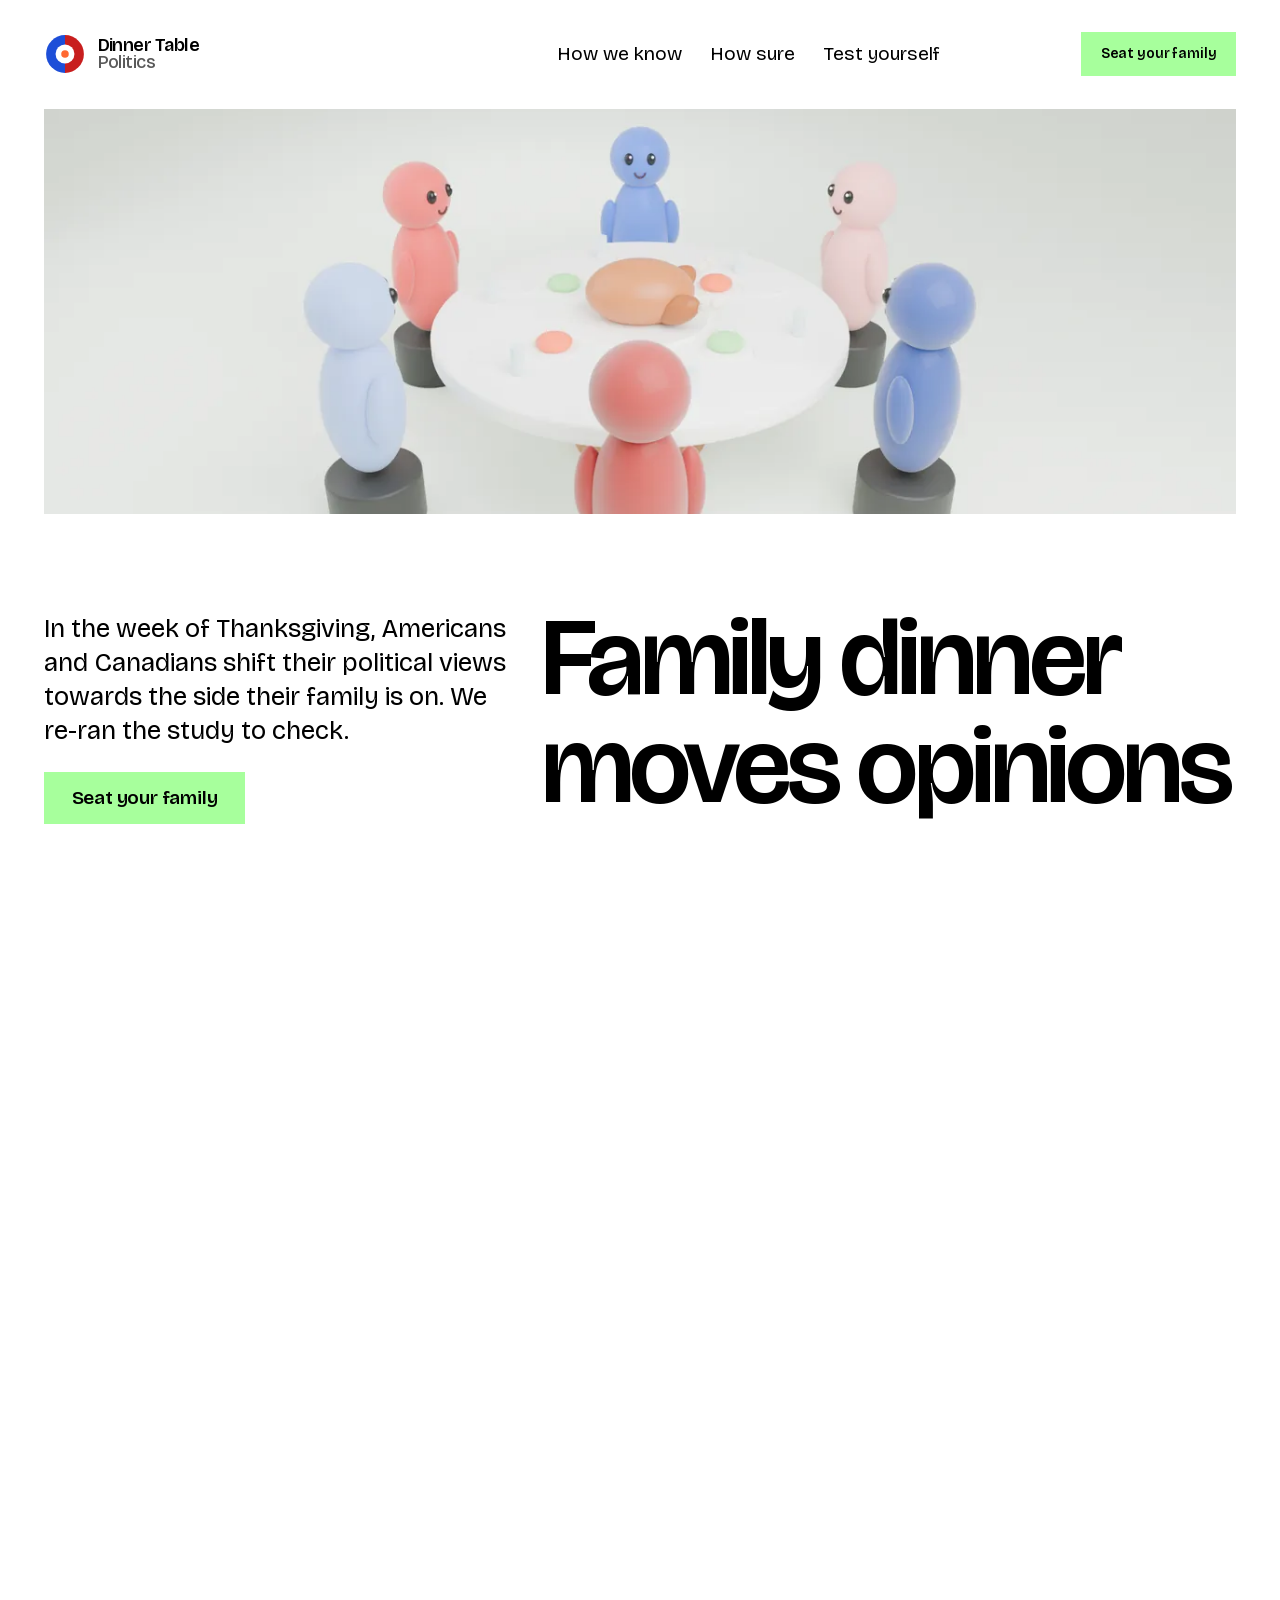
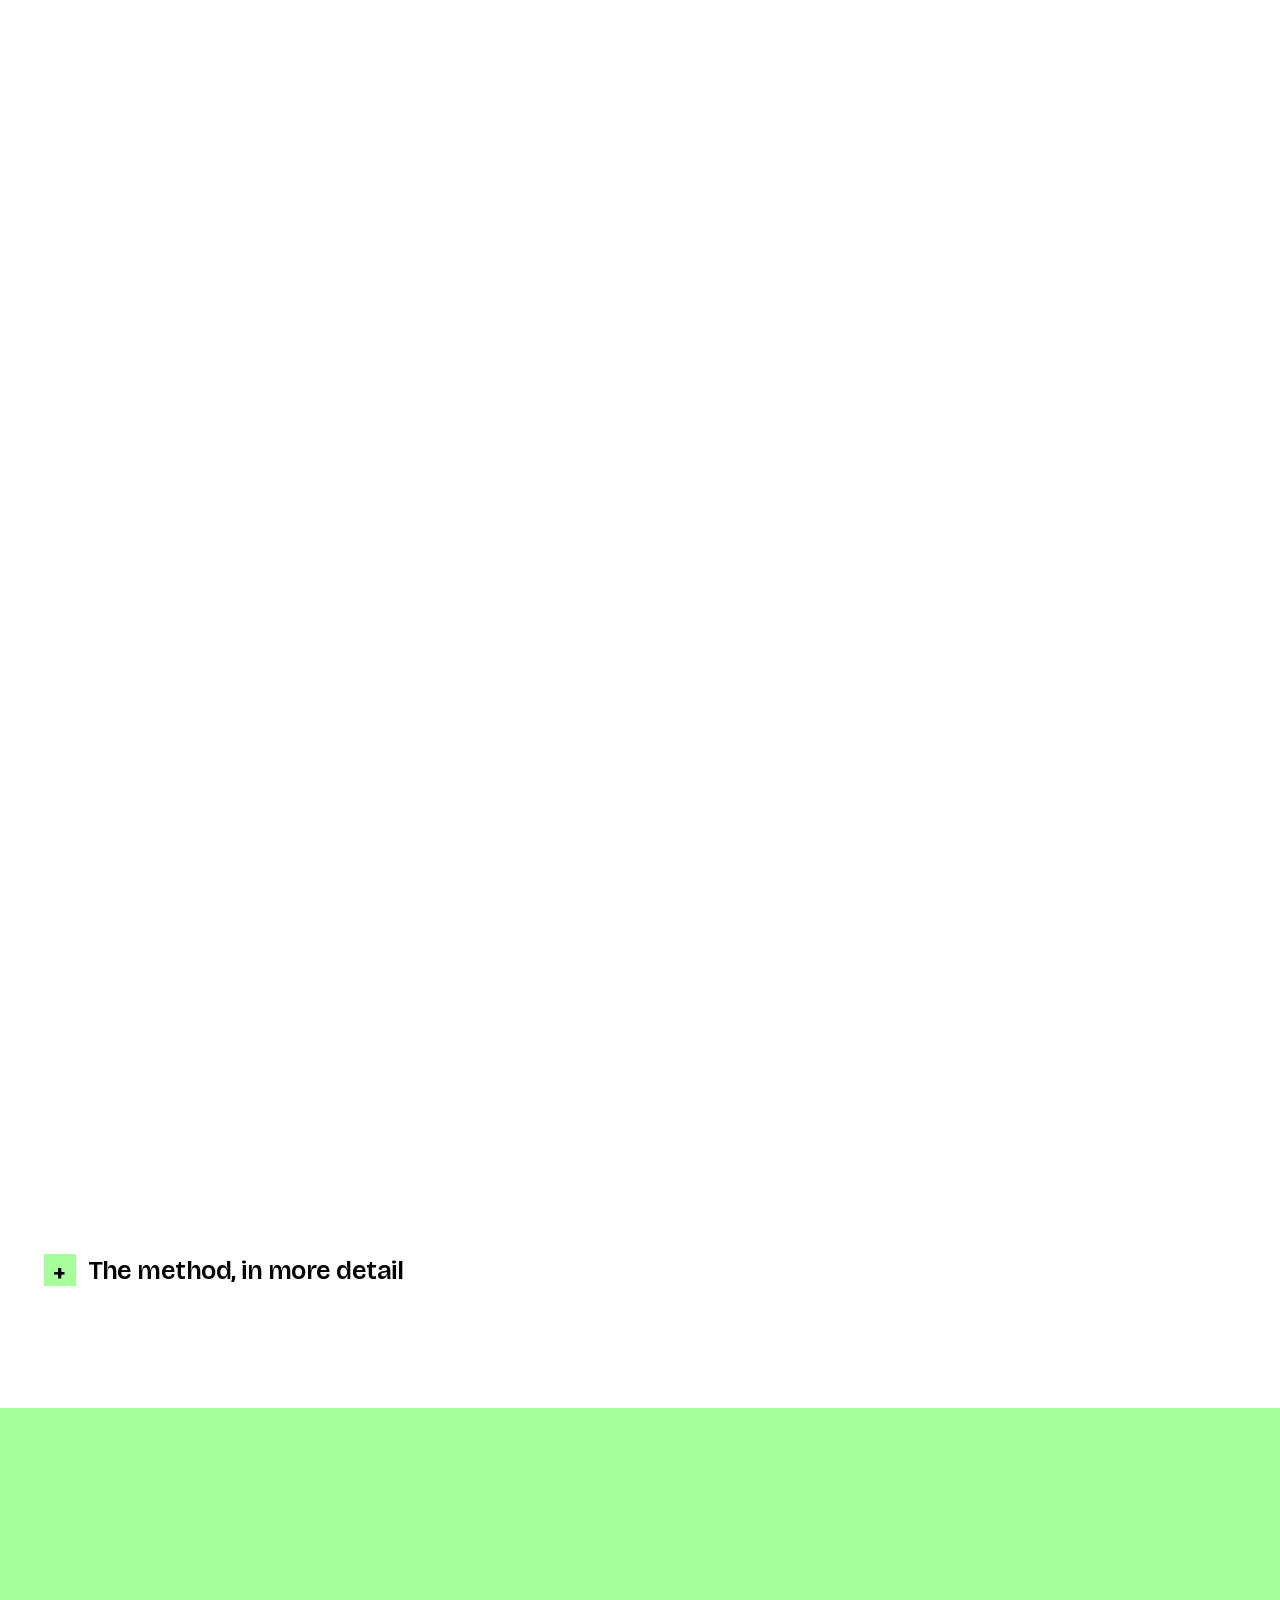
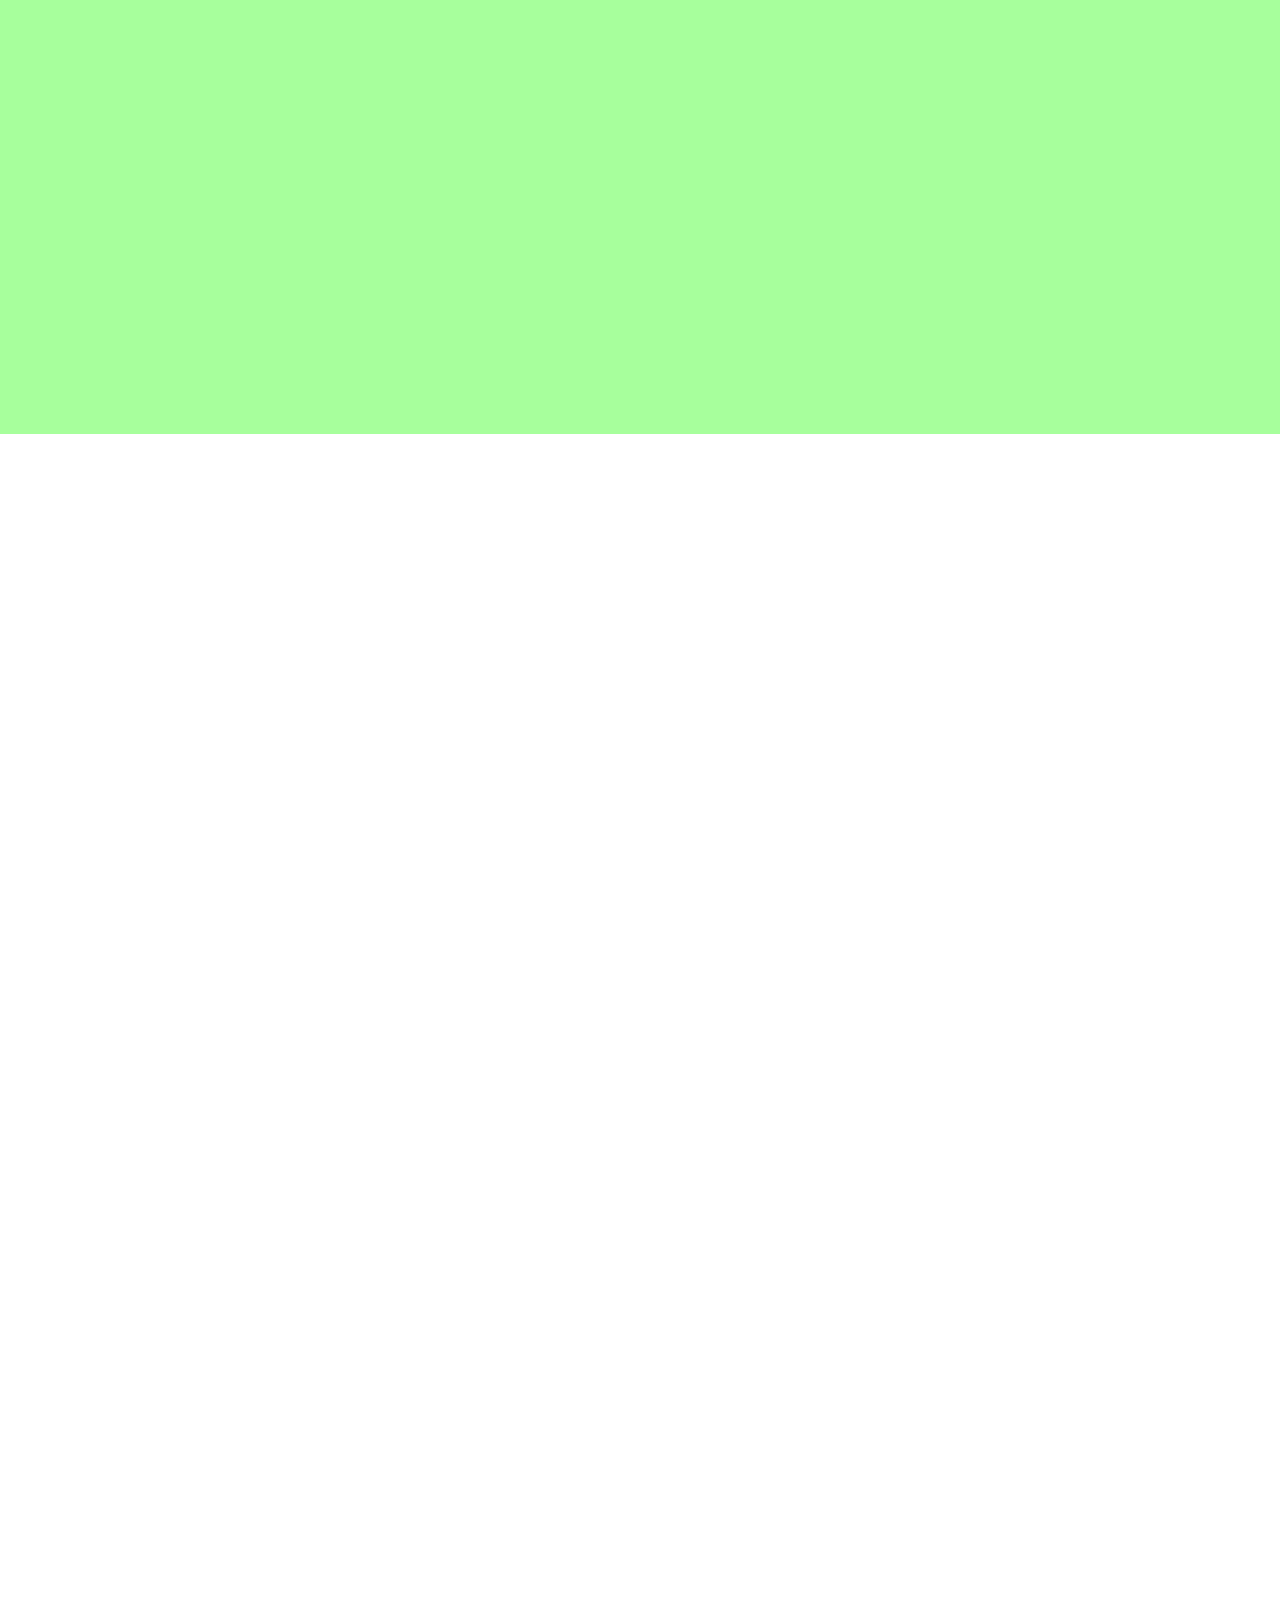
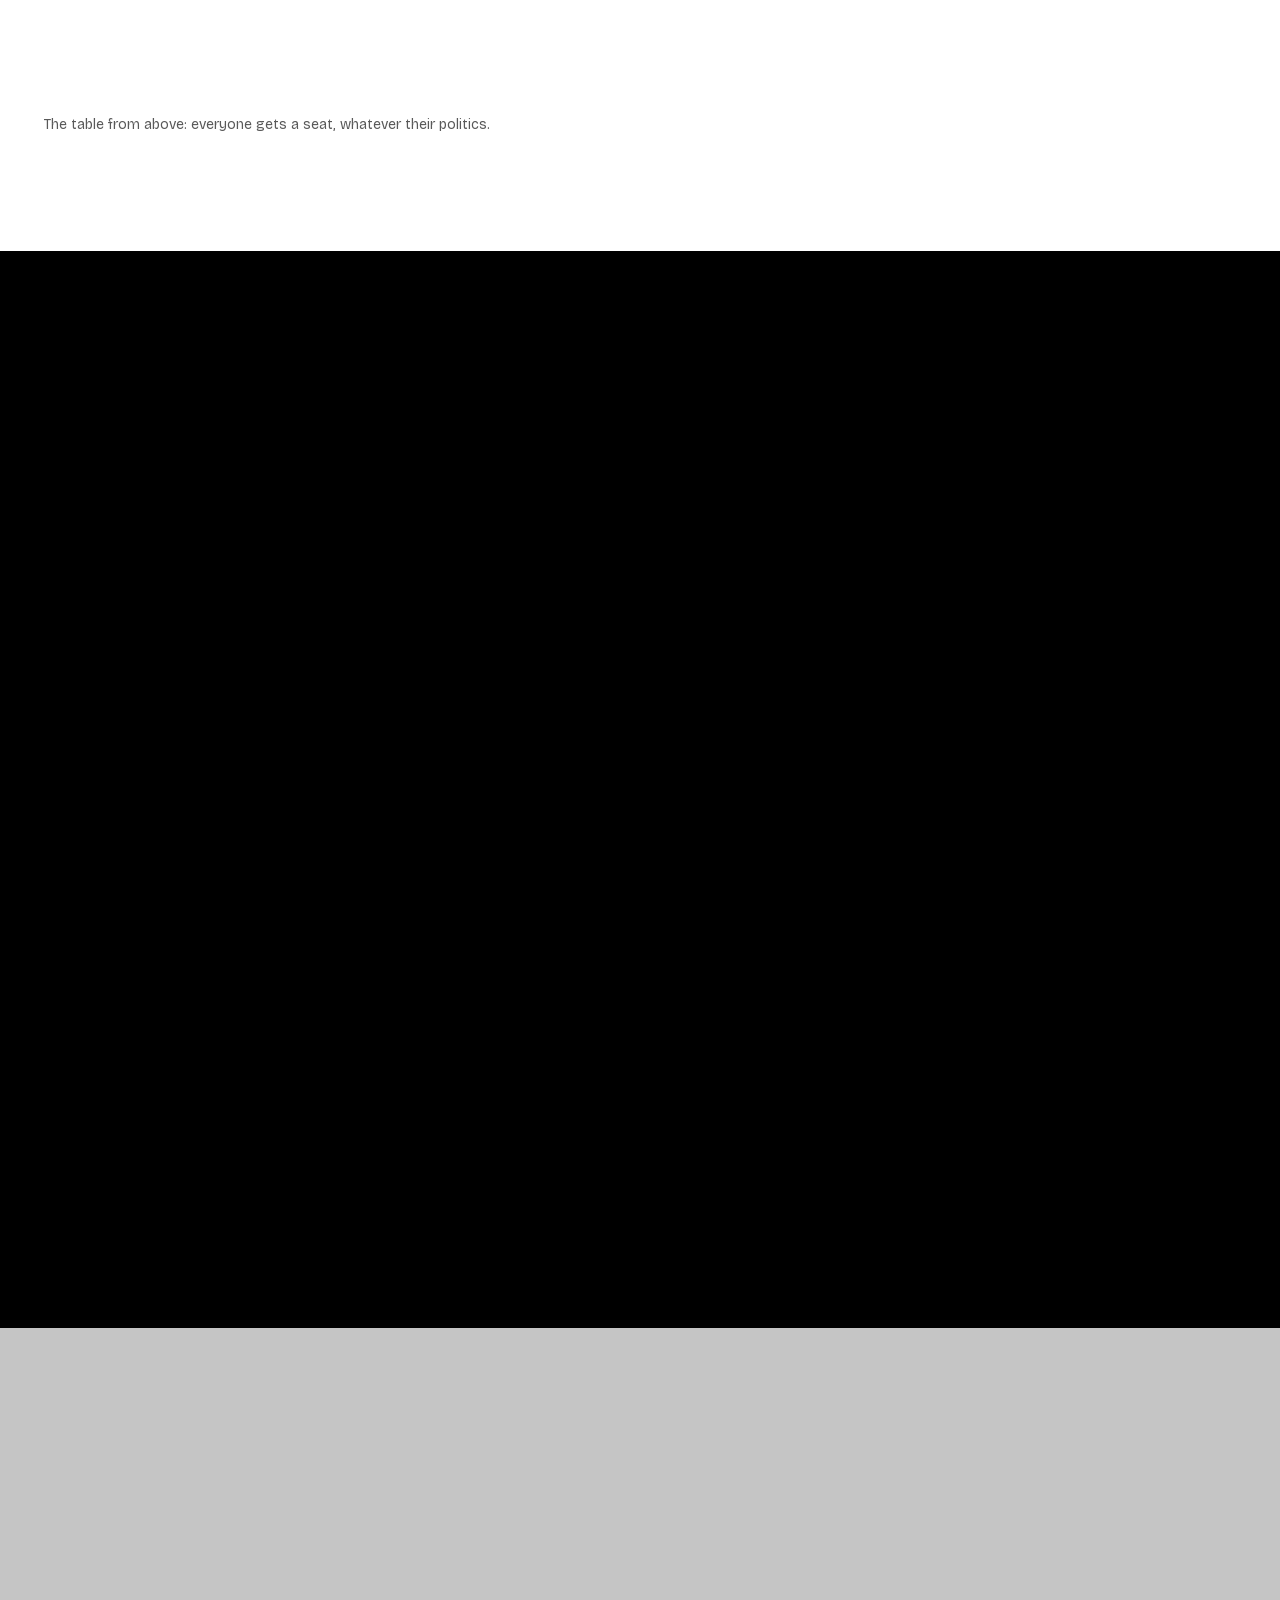
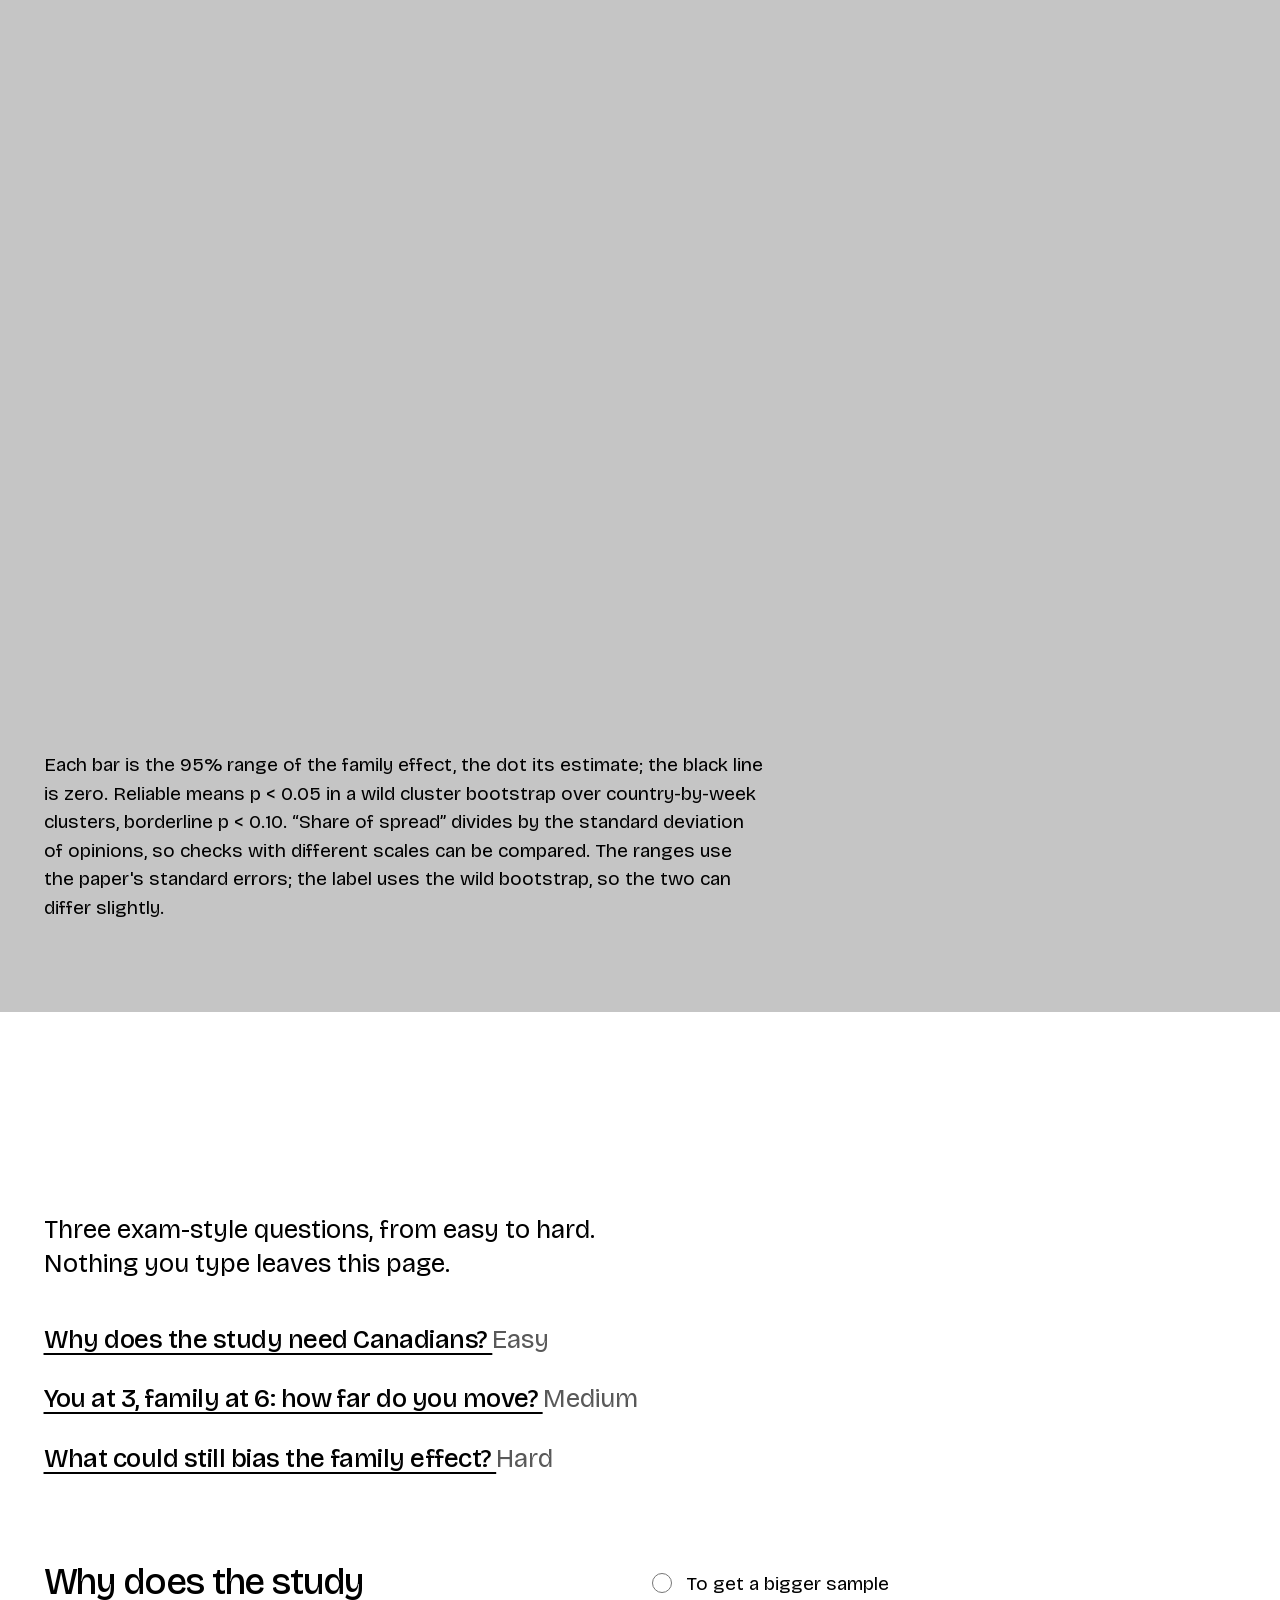
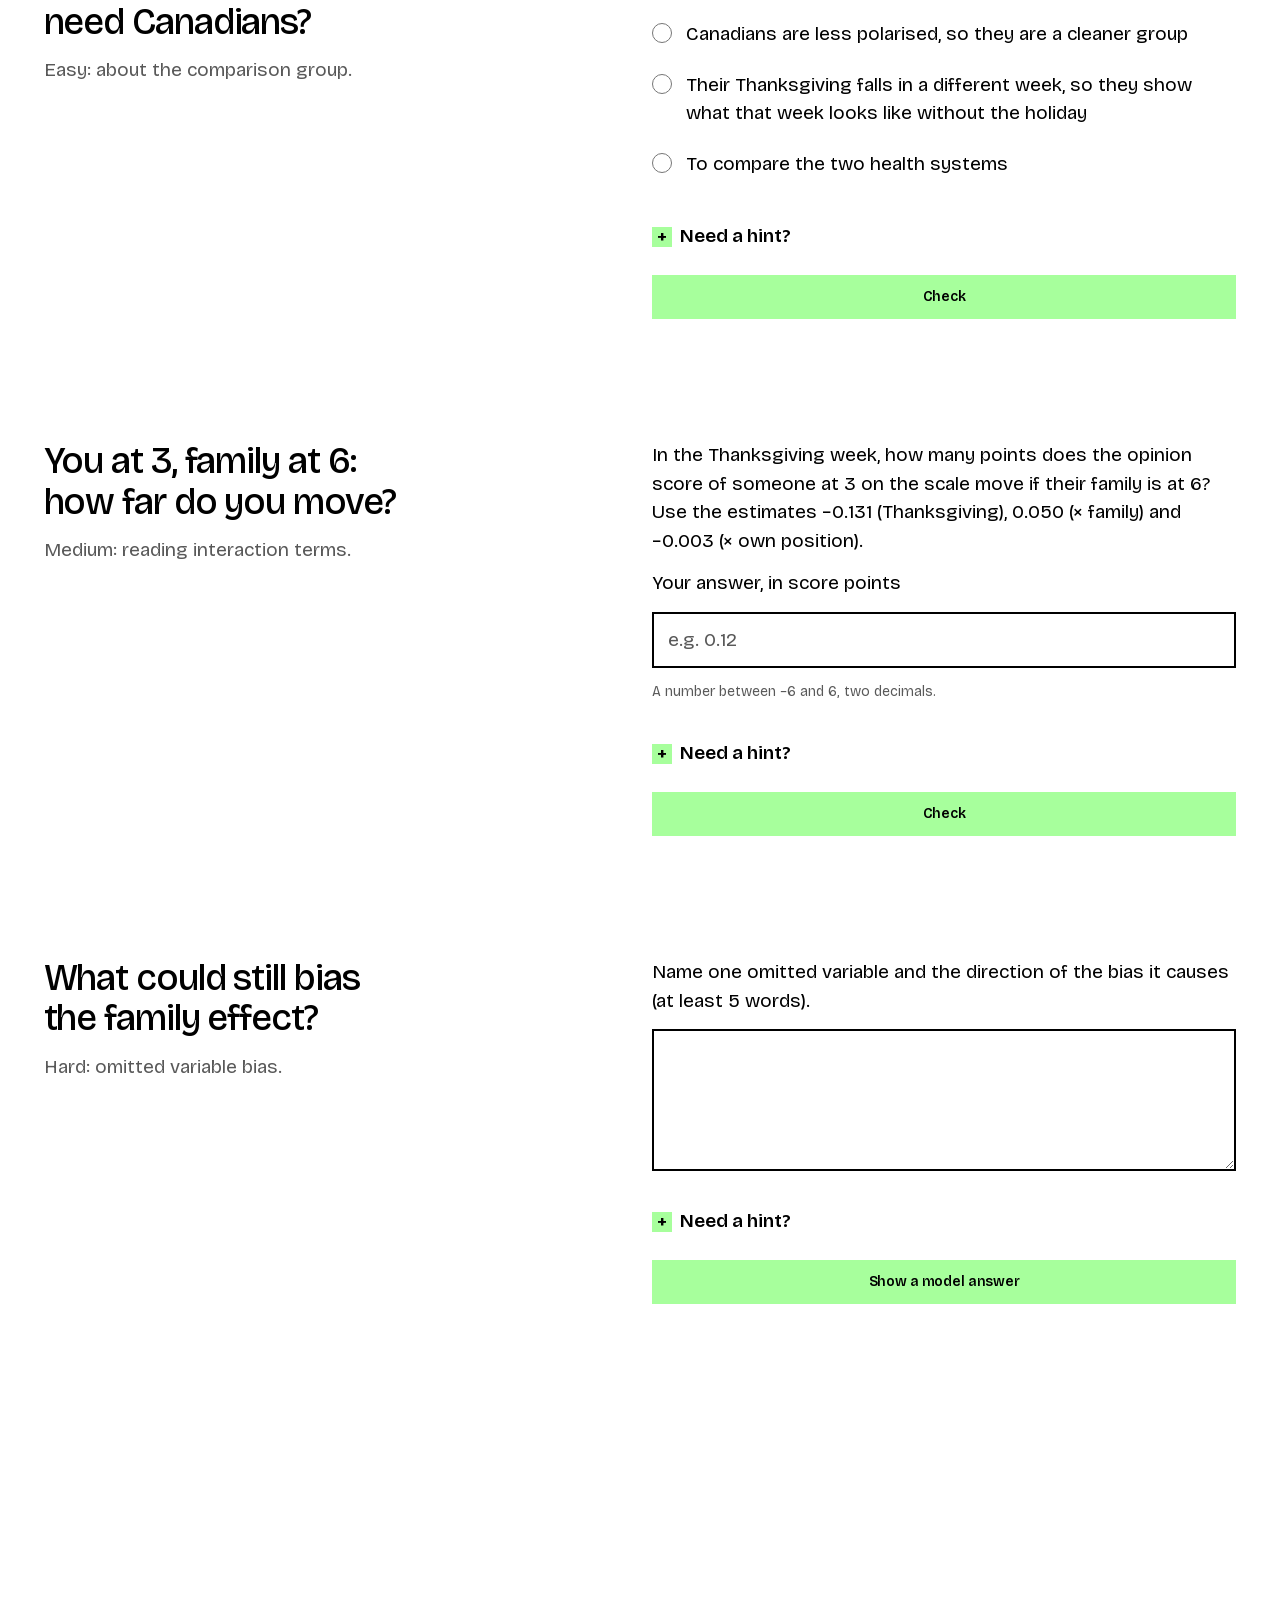
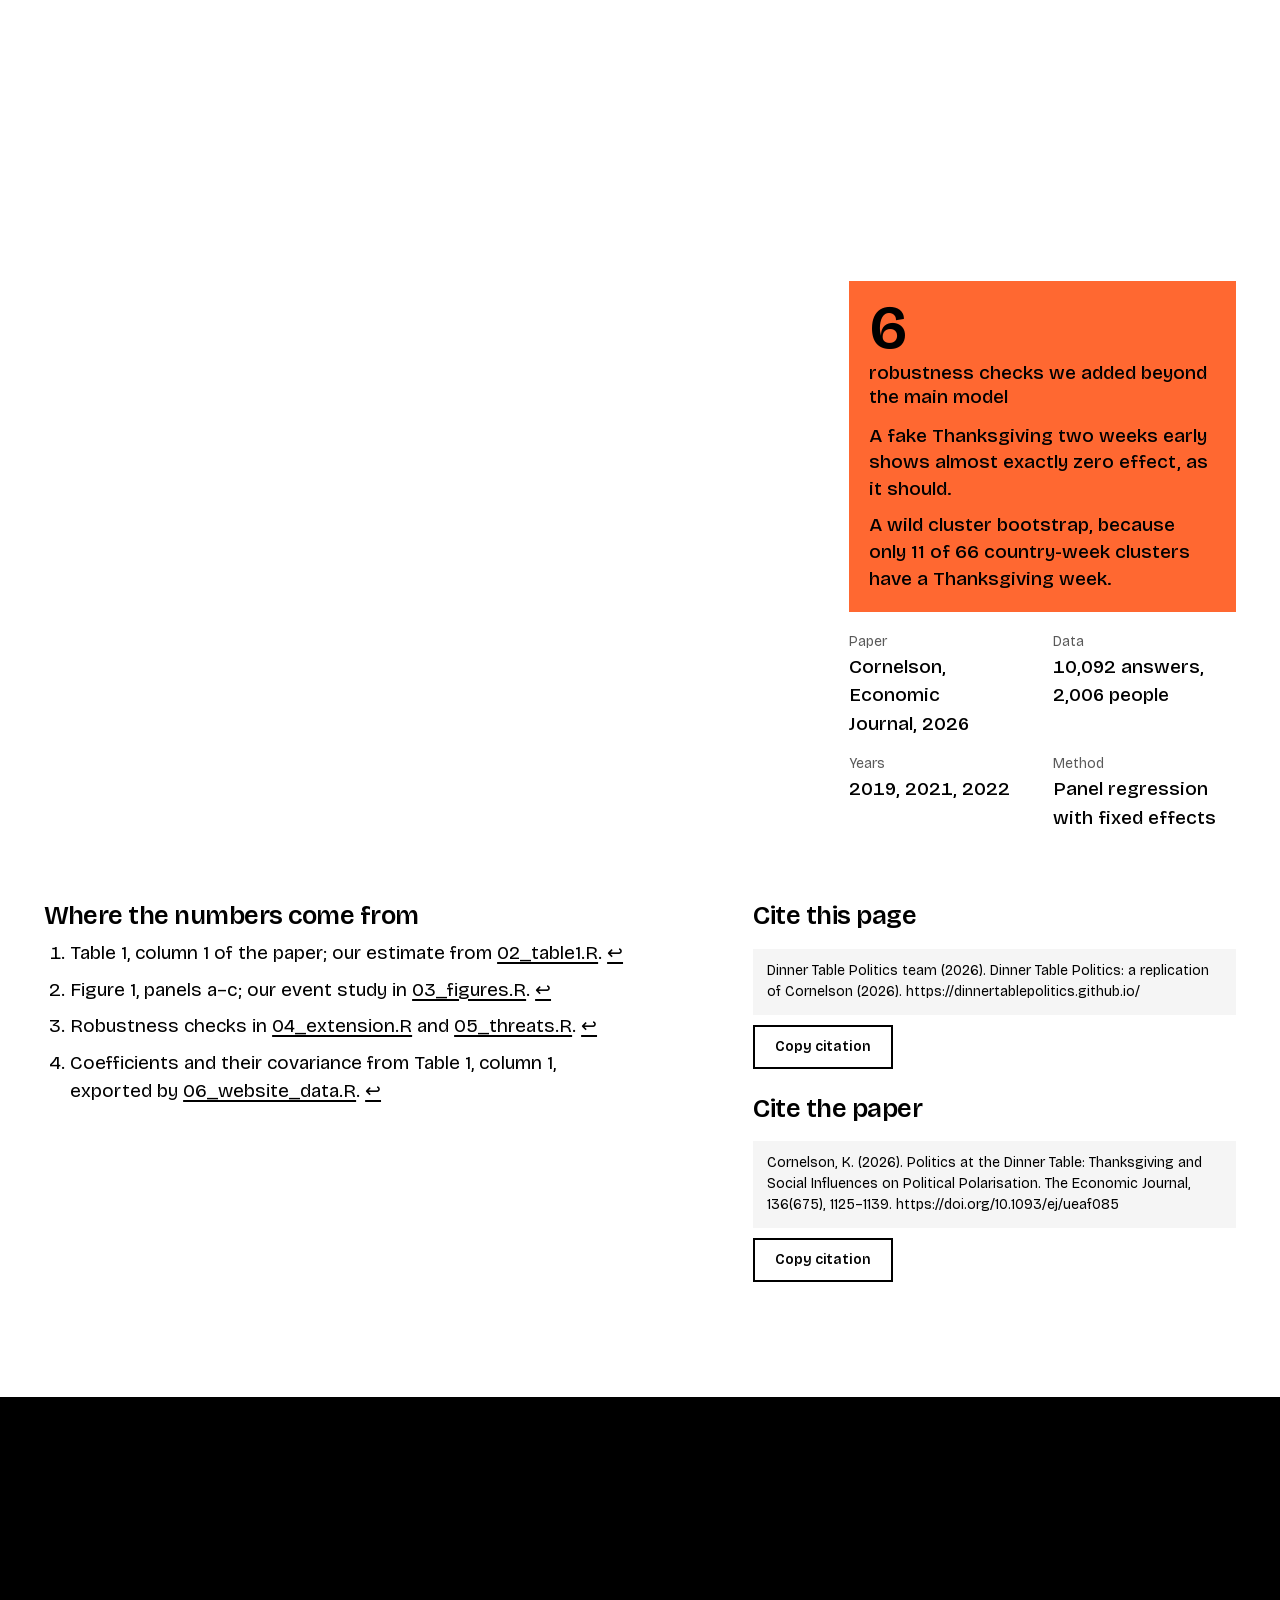
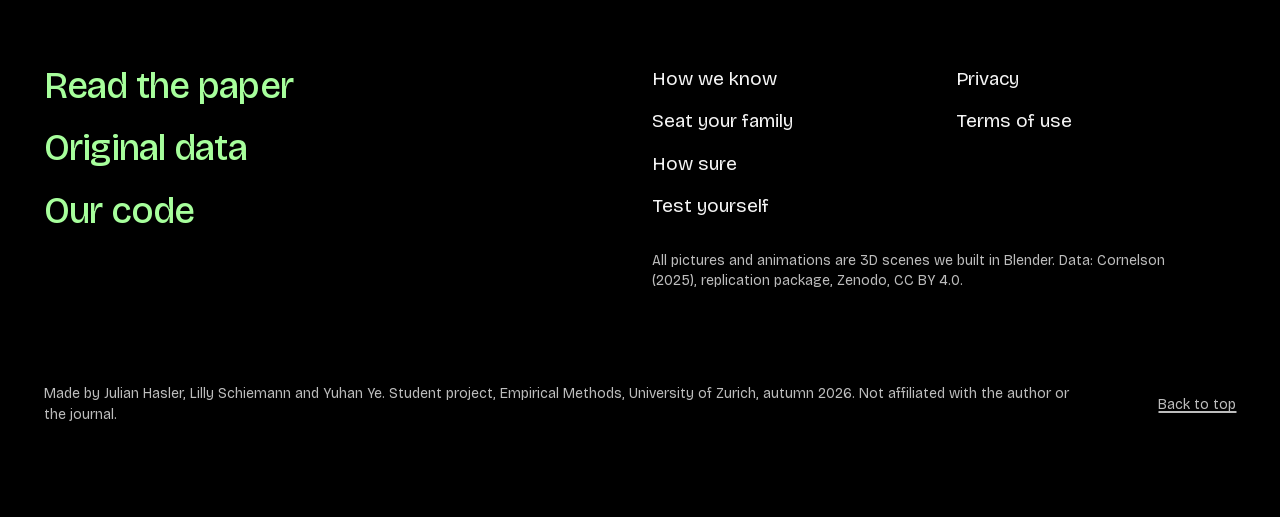
==== commit 803d5d5b: "Design back to the skill rules: section rhythm 120-240px, no eyebrows, two-line tile headline, dark-" ====
--- a/index.html
+++ b/index.html
@@ -25,7 +25,7 @@
   <link rel="apple-touch-icon" href="assets/img/apple-touch-icon.png">
   <link rel="preload" href="assets/fonts/bricolage-grotesque-latin.woff2" as="font" type="font/woff2" crossorigin>
   <link rel="preload" as="image" fetchpriority="high" imagesrcset="assets/seq/hero-01.webp 1280w, assets/seq/hd/hero-01.webp 1920w" imagesizes="100vw">
-  <link rel="stylesheet" href="assets/css/style.css?v=20261127a">
+  <link rel="stylesheet" href="assets/css/style.css?v=20261127b">
   <script type="application/ld+json">
   {"@context": "https://schema.org", "@type": "WebPage", "name": "Dinner Table Politics: does Thanksgiving change your views?",
    "url": "https://dinnertablepolitics.github.io/", "inLanguage": "en",
@@ -36,9 +36,9 @@
      "datePublished": "2026", "sameAs": "https://doi.org/10.1093/ej/ueaf085"},
    "isBasedOn": {"@type": "Dataset", "name": "Replication package for Politics at the Dinner Table", "url": "https://doi.org/10.5281/zenodo.16962525", "license": "https://creativecommons.org/licenses/by/4.0/"}}
   </script>
-  <script src="assets/js/config.js?v=20261127a" defer></script>
+  <script src="assets/js/config.js?v=20261127b" defer></script>
   <script src="assets/data/results.js" defer></script>
-  <script src="assets/js/main.js?v=20261127a" defer></script>
+  <script src="assets/js/main.js?v=20261127b" defer></script>
 </head>
 <body id="top">
 <a class="skip" href="#main">Skip to content</a>
@@ -165,7 +165,7 @@
   <div class="cut-board">
     <!-- 24 tiles in a 6 x 4 grid; each shows its piece of the same picture (see style.css) -->
     <div class="cut"></div><div class="cut"></div><div class="cut"></div><div class="cut"></div>
-    <div class="cut ctile ctile-head"><h2 id="show-title">One table, two calendars</h2></div>
+    <div class="cut ctile ctile-head"><h2 id="show-title">Two calendars</h2></div>
     <div class="cut"></div>
     <div class="cut"></div><div class="cut ctile ctile-fact"><p><strong>October</strong>Canada has just had Thanksgiving. Americans are the comparison.</p></div><div class="cut"></div><div class="cut"></div><div class="cut"></div><div class="cut"></div>
     <div class="cut"></div><div class="cut"></div><div class="cut"></div><div class="cut ctile ctile-fact"><p><strong>November</strong>Now the US celebrates. Canadians are the comparison.</p></div><div class="cut"></div><div class="cut"></div>
@@ -256,9 +256,9 @@
     <h2 id="quiz-title">Test yourself</h2>
     <p>Three exam-style questions, from easy to hard. Nothing you type leaves this page.</p>
     <ol class="quiz-index">
-      <li><a href="#quiz-q1"><span class="qi-n">1</span><span class="qi-t">Why does the study need Canadians?<small>Easy: the comparison group</small></span></a></li>
-      <li><a href="#quiz-q2"><span class="qi-n">2</span><span class="qi-t">You at 3, family at 6: how far do you move?<small>Medium: reading interaction terms</small></span></a></li>
-      <li><a href="#quiz-q3"><span class="qi-n">3</span><span class="qi-t">What could still bias the family effect?<small>Hard: omitted variable bias</small></span></a></li>
+      <li><a href="#quiz-q1">Why does the study need Canadians? <span class="qi-l">Easy</span></a></li>
+      <li><a href="#quiz-q2">You at 3, family at 6: how far do you move? <span class="qi-l">Medium</span></a></li>
+      <li><a href="#quiz-q3">What could still bias the family effect? <span class="qi-l">Hard</span></a></li>
     </ol>
     <figure class="quiz-pic">
       <img src="assets/img/3d-question-800.webp" srcset="assets/img/3d-question-800.webp 800w, assets/img/3d-question-1600.webp 1600w" sizes="(max-width: 760px) 100vw, 50vw" width="800" height="500" loading="lazy" decoding="async" alt="3D scene: a grey figure between a blue and a red figure, with a big orange question mark above its head.">
@@ -334,8 +334,7 @@
     </figure>
     <div class="about-colour">
       <div class="cal-tile added-tile">
-        <p class="added-head">What we added</p>
-        <p class="added-big"><span>6</span> robustness checks beyond the main model</p>
+        <p class="added-big"><span>6</span> robustness checks we added beyond the main model</p>
         <ul class="added-list">
           <li>A fake Thanksgiving two weeks early shows almost exactly zero effect, as it should.</li>
           <li>A wild cluster bootstrap, because only 11 of 66 country-week clusters have a Thanksgiving week.</li>
--- a/assets/css/style.css
+++ b/assets/css/style.css
@@ -46,8 +46,8 @@
   --m: clamp(20px, 3.4vw, 48px);           /* the page's one pair of outer margins */
   --gap: 8px;
   --axis: calc((100vw - 2 * var(--m)) * 5 / 12);  /* the column line, ~42% */
-  --section: clamp(56px, 5vw, 96px);     /* space between sections; capped so wide screens get no empty bands */
-  --field-pad: clamp(48px, 5vw, 88px);
+  --section: clamp(80px, 9vw, 160px);    /* space between sections: 120-240px on desktop, ~80px on a phone (skill rhythm) */
+  --field-pad: clamp(64px, 7vw, 112px);
   --ease-out: cubic-bezier(0.16, 1, 0.3, 1);
 }
 
@@ -287,7 +287,7 @@
 
 /* ---------- quiz: large questions, answers beside ---------- */
 .quiz { padding: var(--section) var(--m) 0; }
-.qa-row { display: grid; grid-template-columns: repeat(12, 1fr); gap: 0 24px; padding-bottom: 56px; }
+.qa-row { display: grid; grid-template-columns: repeat(12, 1fr); gap: 0 24px; padding-bottom: 80px; }
 .qa-row > .q-side { grid-column: 1 / 7; }
 .level { margin-top: 14px; color: var(--muted); }
 .qa-row > h2, .q-side > .q { grid-column: 1 / 7; font-size: var(--step-sub); font-weight: 500; line-height: 1.1; letter-spacing: -0.03em; }
@@ -295,11 +295,9 @@
 .qa-row.qa-head > p { grid-column: 1 / 8; grid-row: 2; margin-top: 24px; max-width: 34ch; font-size: var(--step-lead); line-height: 1.3; }
 /* quiz head: a short index of the three questions fills the left side next to the picture */
 .quiz-index { grid-column: 1 / 8; grid-row: 3; list-style: none; padding: 0; margin: 36px 0 0; display: grid; gap: 14px; align-content: start; }
-.quiz-index a { display: grid; grid-template-columns: 44px 1fr; gap: 16px; align-items: center; text-decoration: none; }
-.qi-n { width: 44px; height: 44px; display: grid; place-items: center; background: var(--mint); color: #000; font-weight: 600; font-size: var(--step-lead); }
-.qi-t { font-size: var(--step-lead); font-weight: 500; letter-spacing: -0.02em; line-height: 1.3; }
-.qi-t small { display: block; margin-top: 4px; font-size: var(--step-small); font-weight: 400; letter-spacing: 0; color: var(--muted); }
-@media (hover: hover) { .quiz-index a:hover .qi-t { text-decoration: underline; text-decoration-color: var(--orange); } }
+.quiz-index a { display: block; min-height: 44px; padding: 6px 0; font-size: var(--step-lead); font-weight: 500; letter-spacing: -0.02em; line-height: 1.3; text-decoration: underline; text-decoration-color: currentColor; text-decoration-thickness: 2px; text-underline-offset: 0.2em; }
+.qi-l { display: inline-block; color: var(--muted); font-weight: 400; letter-spacing: 0; text-decoration: none; }
+@media (hover: hover) { .quiz-index a:hover { text-decoration-color: var(--orange); } }
 .q { scroll-margin-top: 24px; }
 .qa-row > p, .qa-row > .a { grid-column: 7 / 13; max-width: 56ch; }
 .a { display: grid; gap: 14px; align-content: start; }
@@ -341,7 +339,6 @@
 .cal-tile p { padding: 0 8px; font-weight: 500; }
 .added-tile { padding: 20px; display: grid; gap: 14px; }
 .added-tile p { padding: 0; }
-.added-head { font-size: var(--step-small); font-weight: 600; text-transform: none; }
 .added-big { font-size: var(--step-body); font-weight: 500; line-height: 1.25; }
 .added-big span { display: block; font-size: var(--step-head); font-weight: 600; line-height: 0.9; letter-spacing: -0.04em; margin-bottom: 4px; }
 .added-list { list-style: none; padding: 0; margin: 0; display: grid; gap: 10px; font-size: var(--step-body); line-height: 1.4; font-weight: 500; }
@@ -679,6 +676,10 @@
   }
   .stage-box { background: #e6f1e2; }
   .btn-ghost:hover { background: rgba(255, 255, 255, 0.1); }
+  /* black is almost the page colour here: a black tile or field would read as an empty hole */
+  .tile-a { background: var(--mint); color: #000; }
+  .tile-a :focus-visible { outline-color: #000; }
+  .field-black { margin-top: 0; }   /* no empty band before a field that has the page's own colour */
 }
 
 /* closed details really take their content out of the layout */
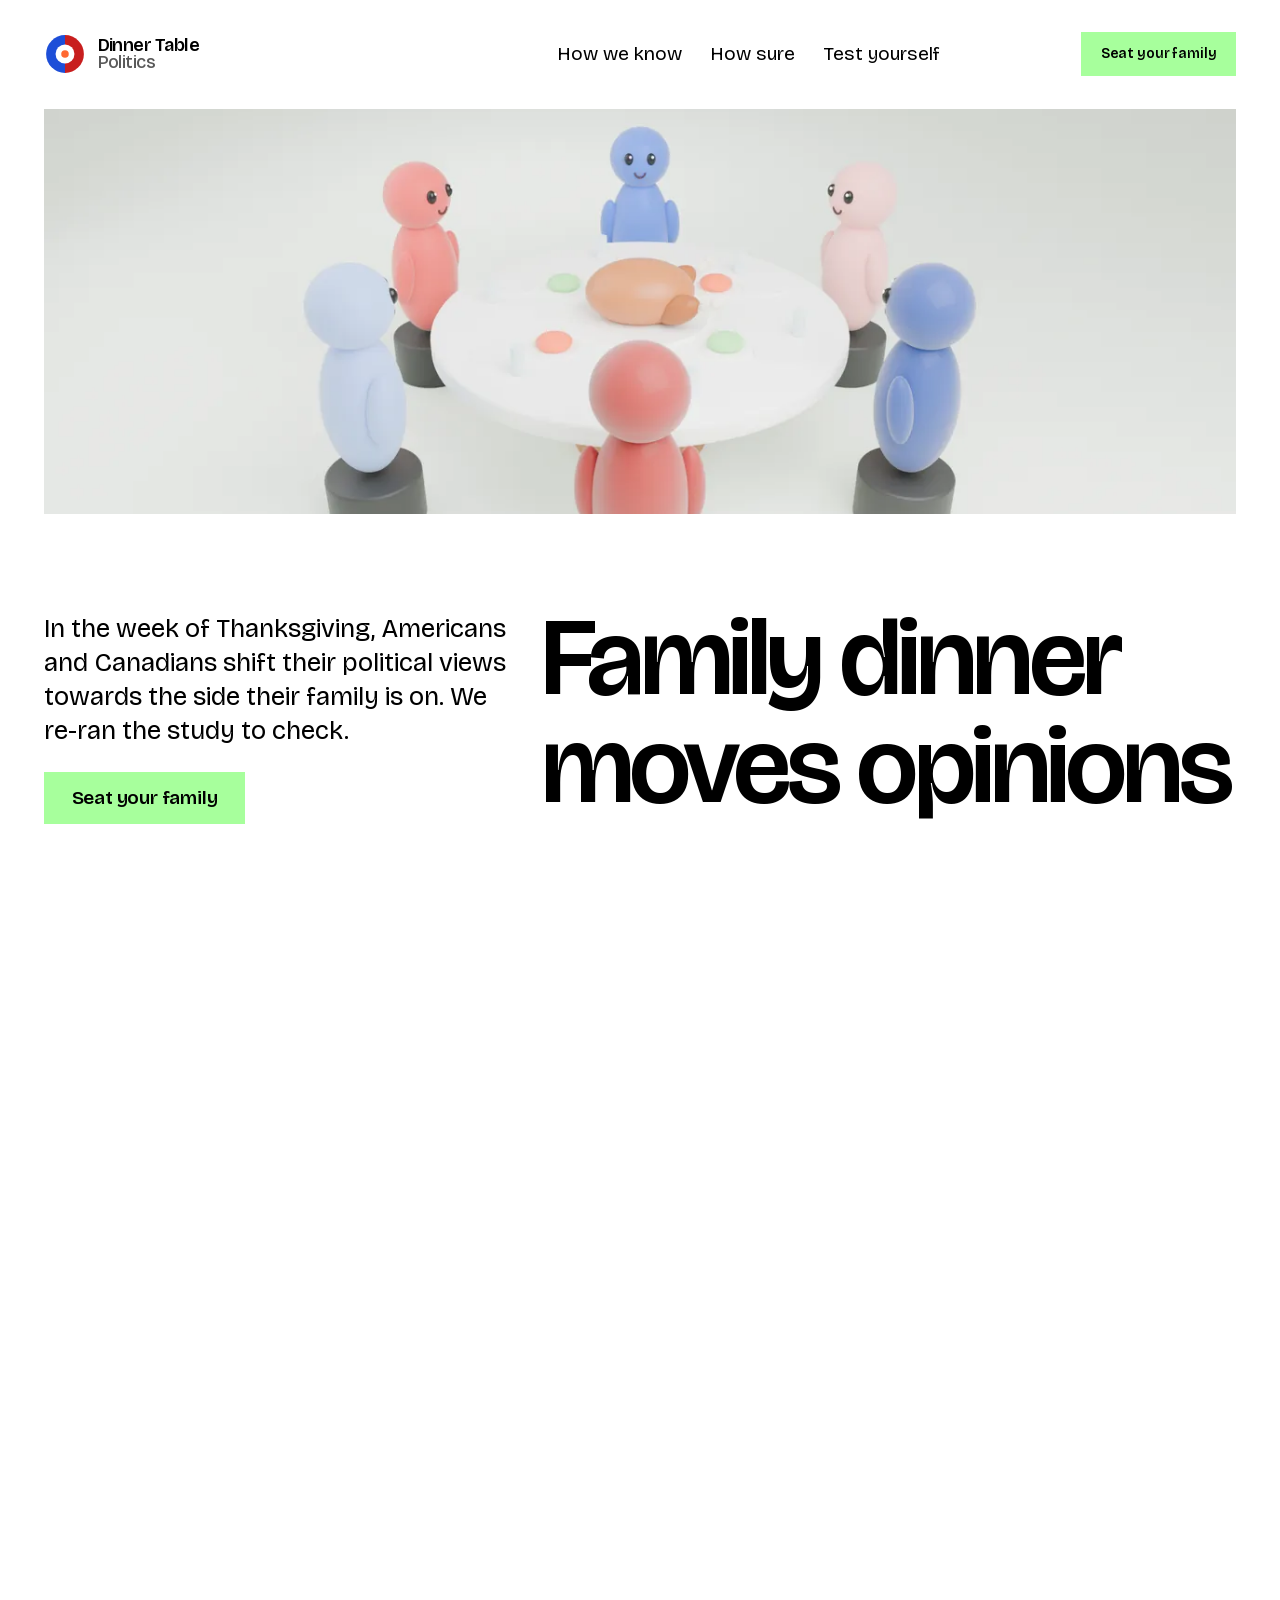
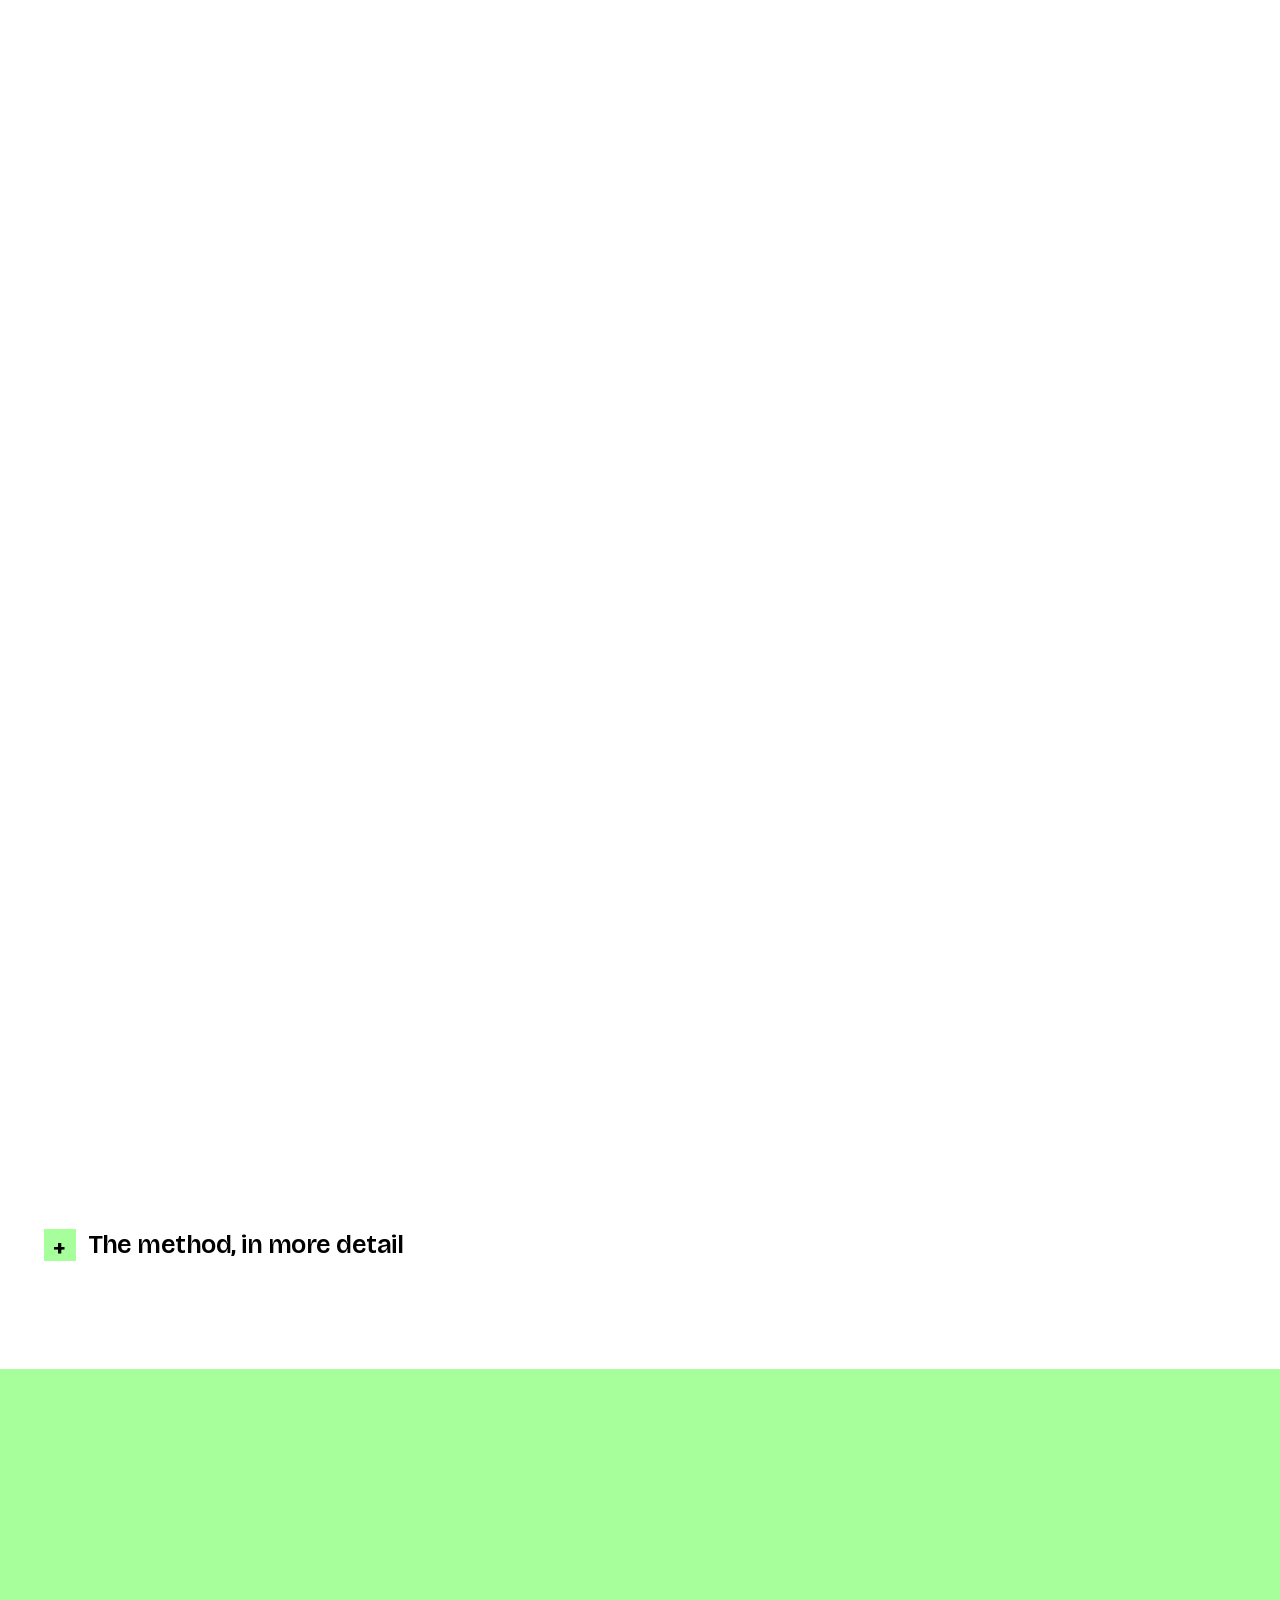
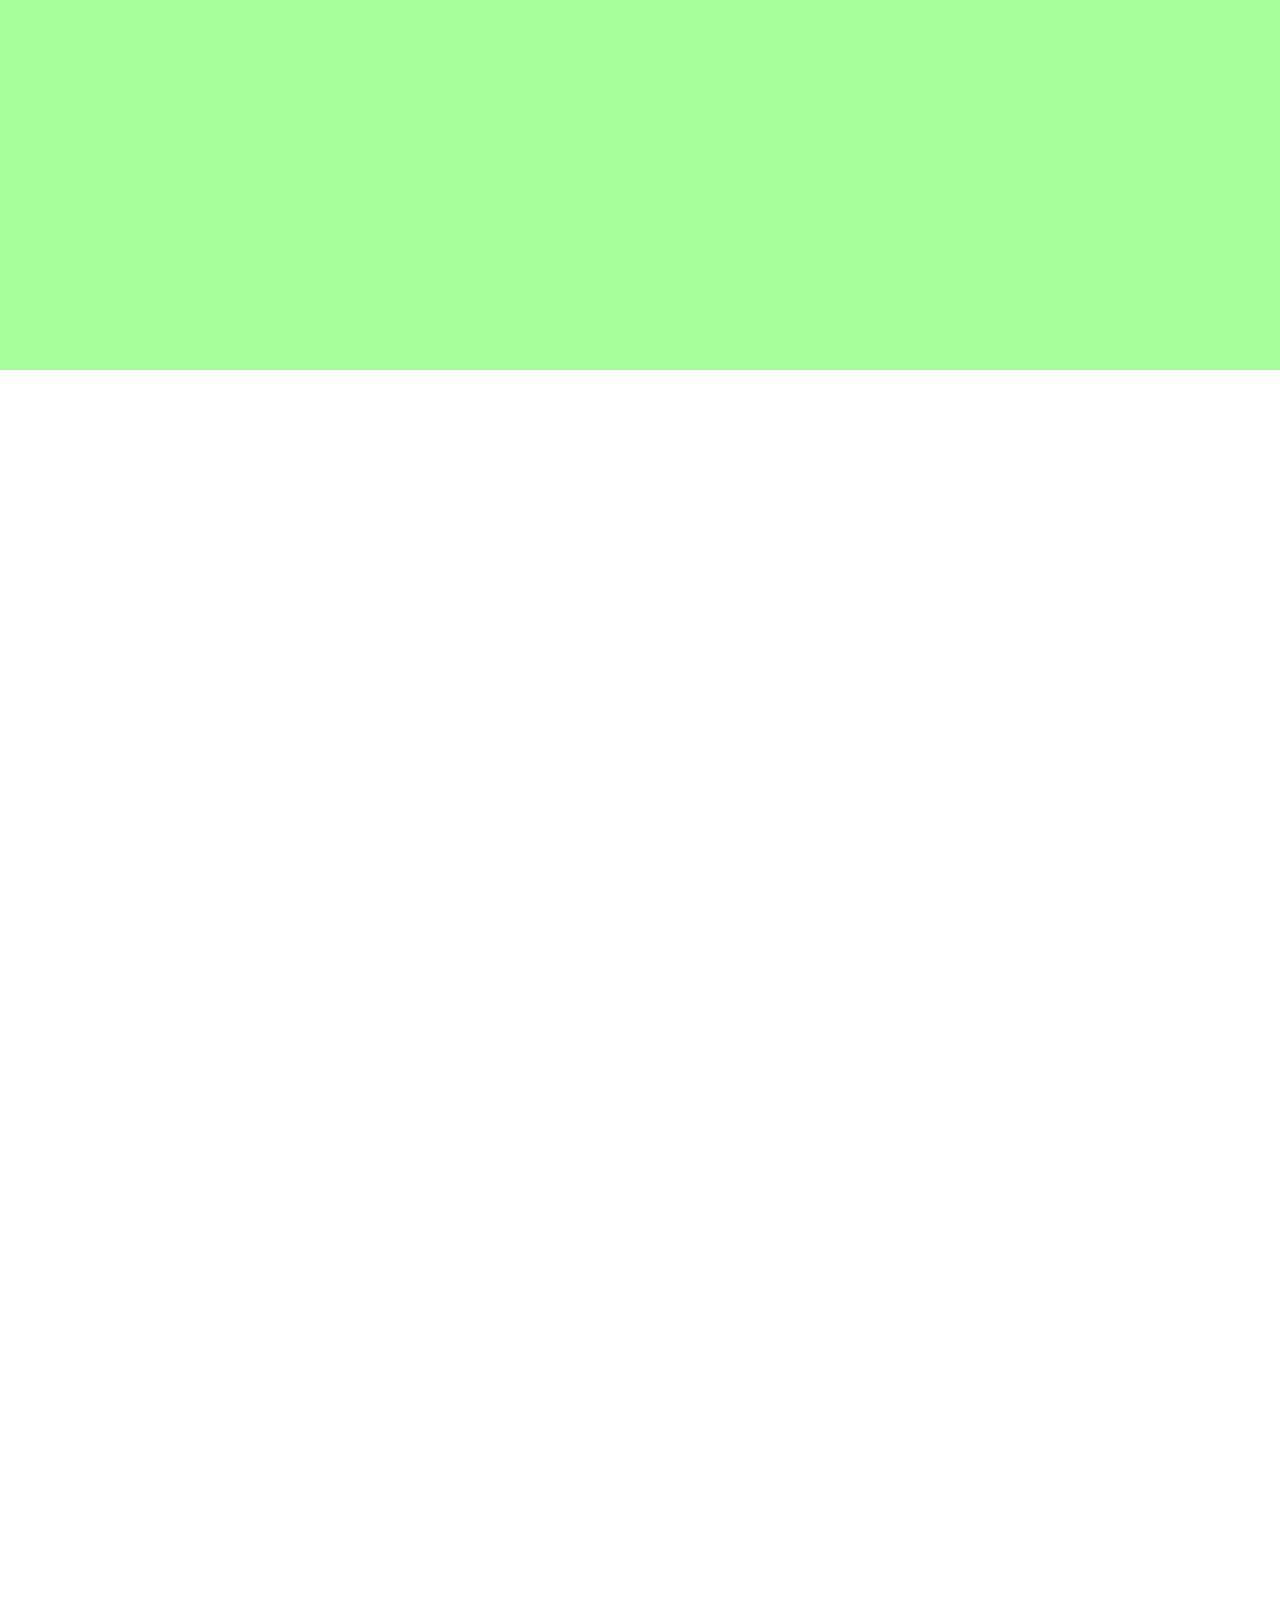
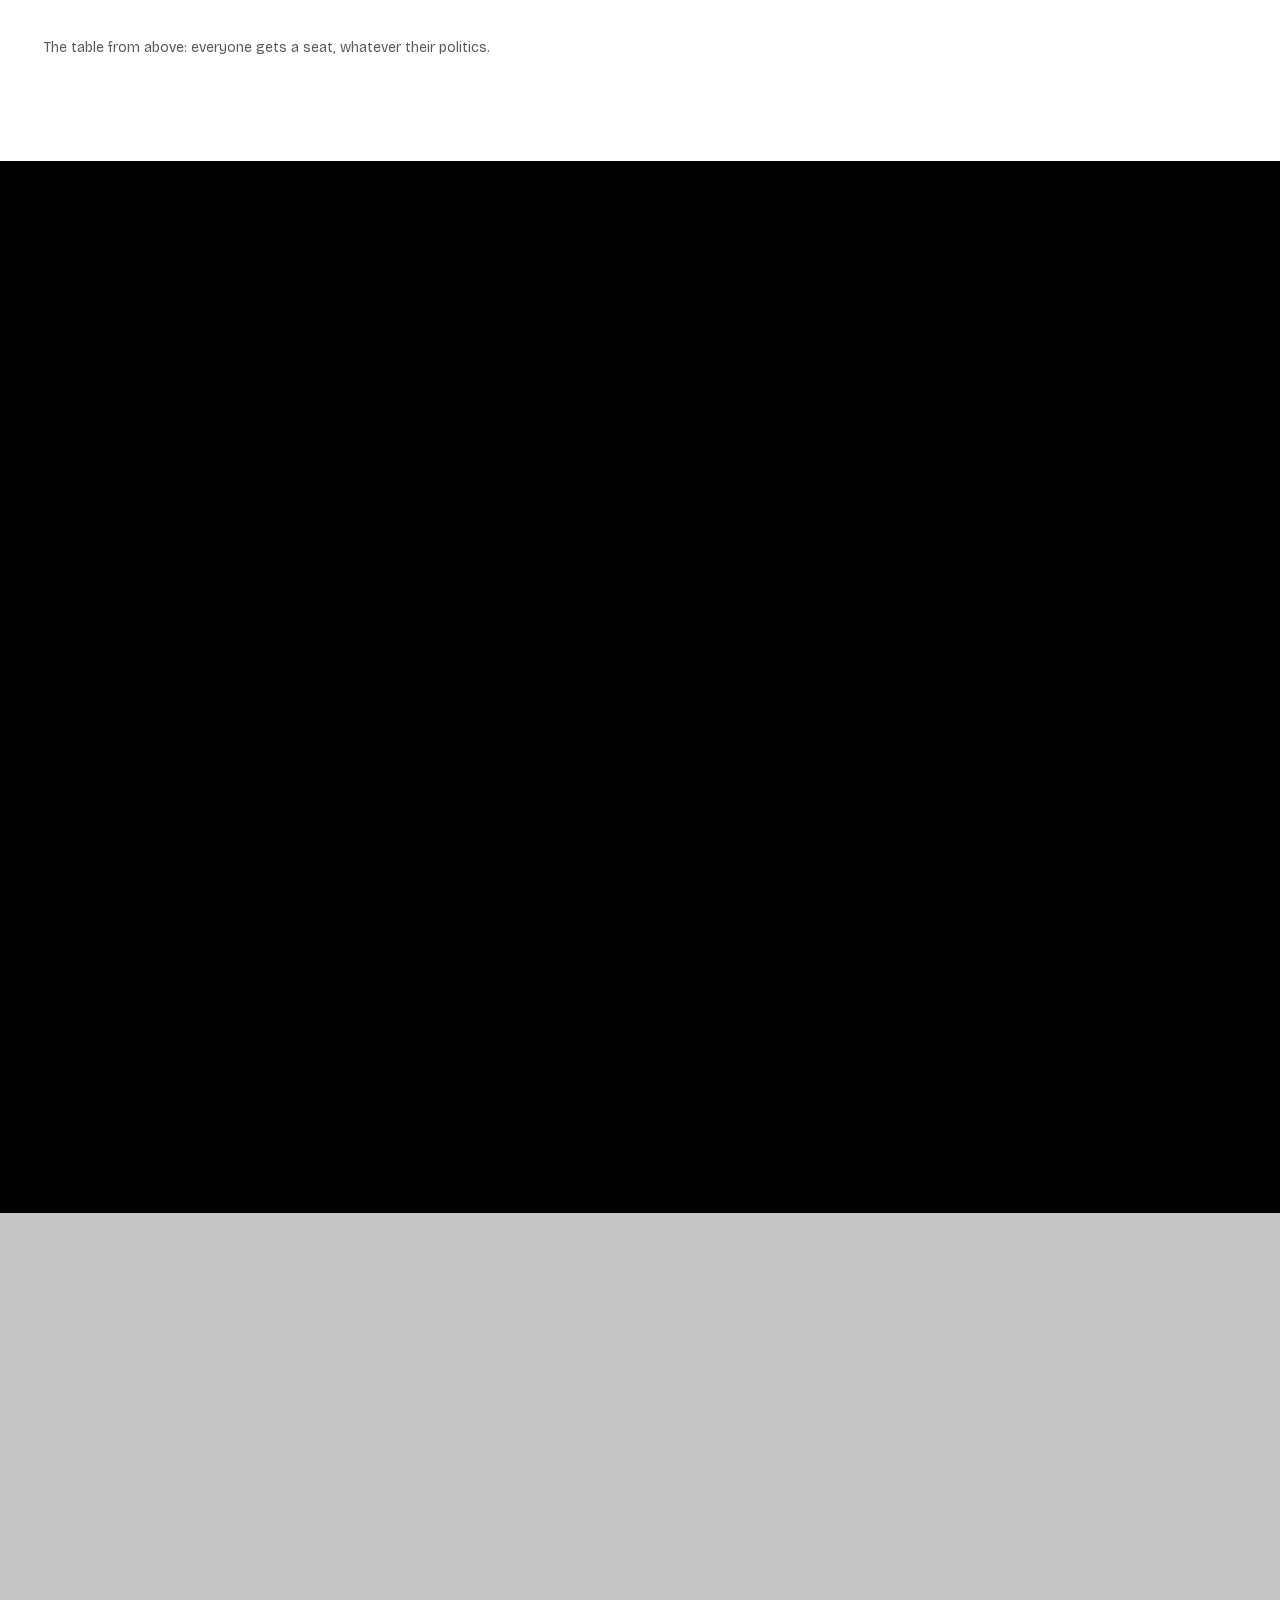
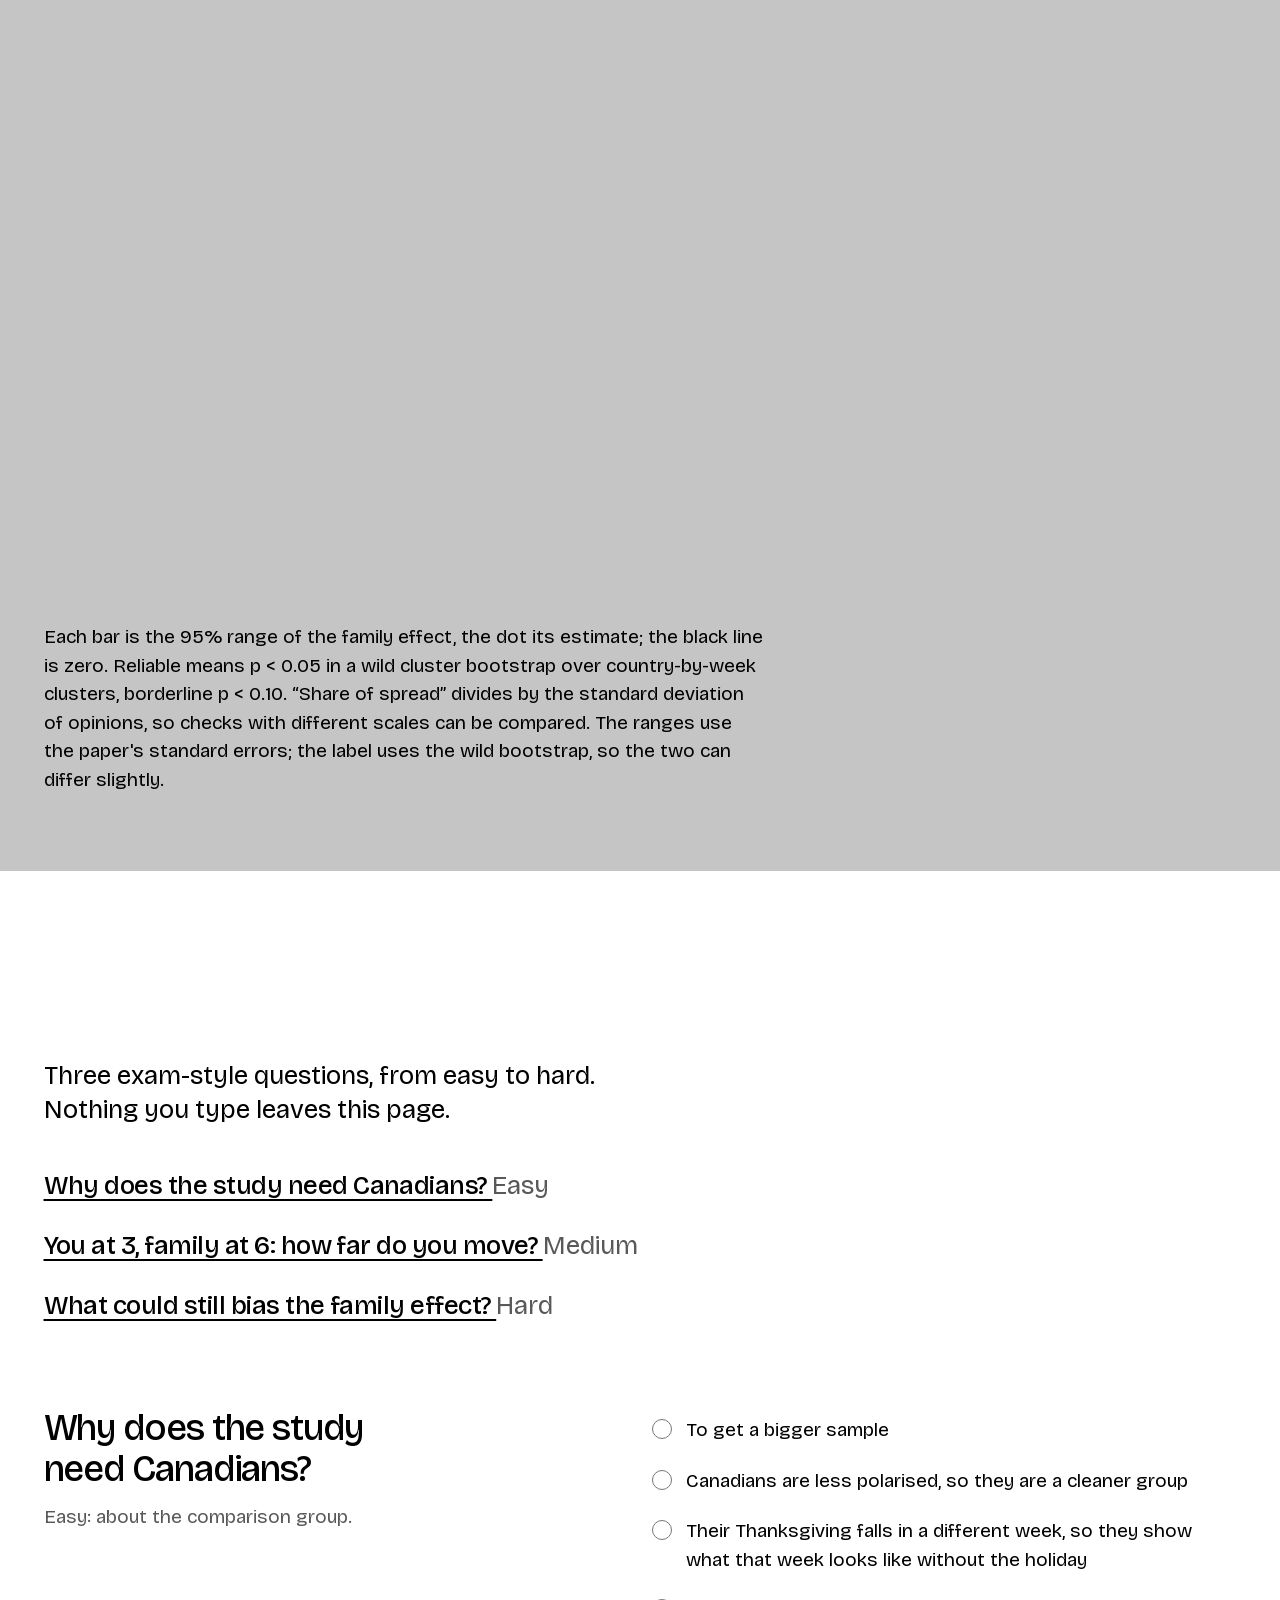
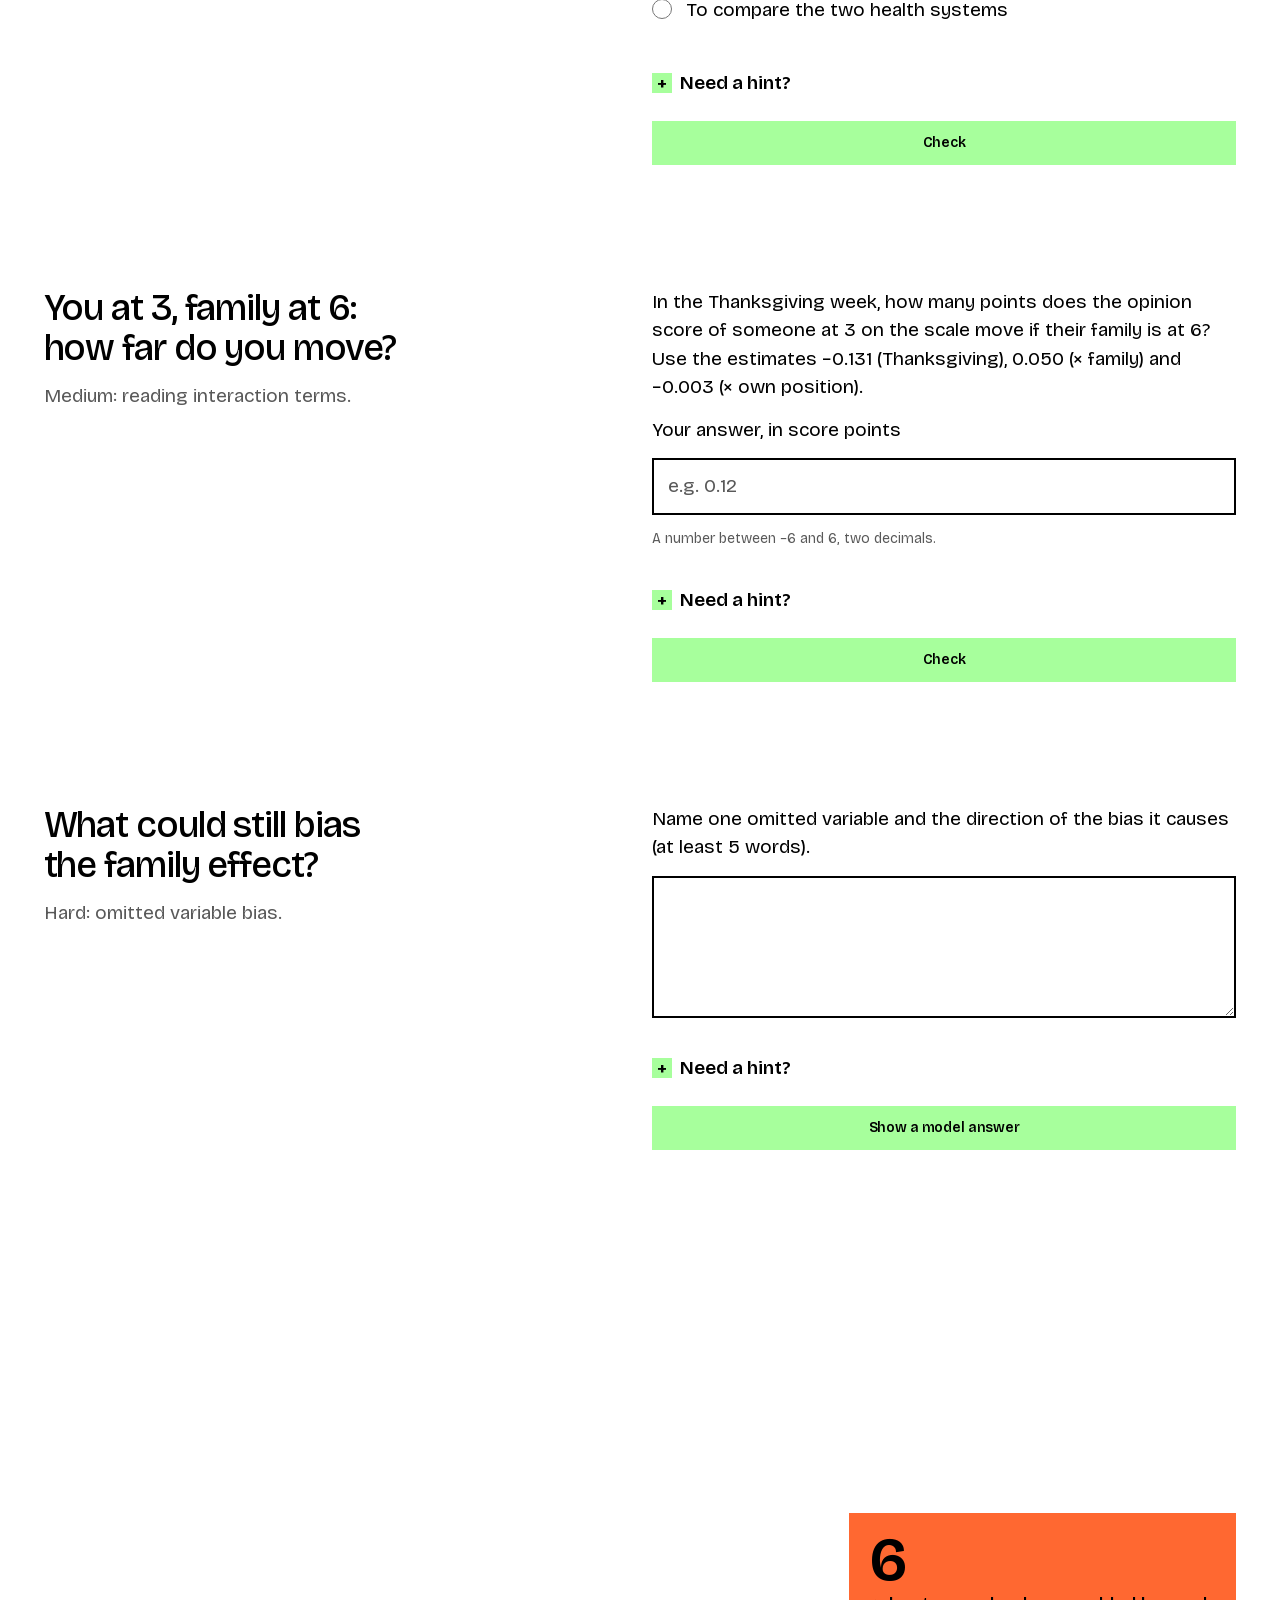
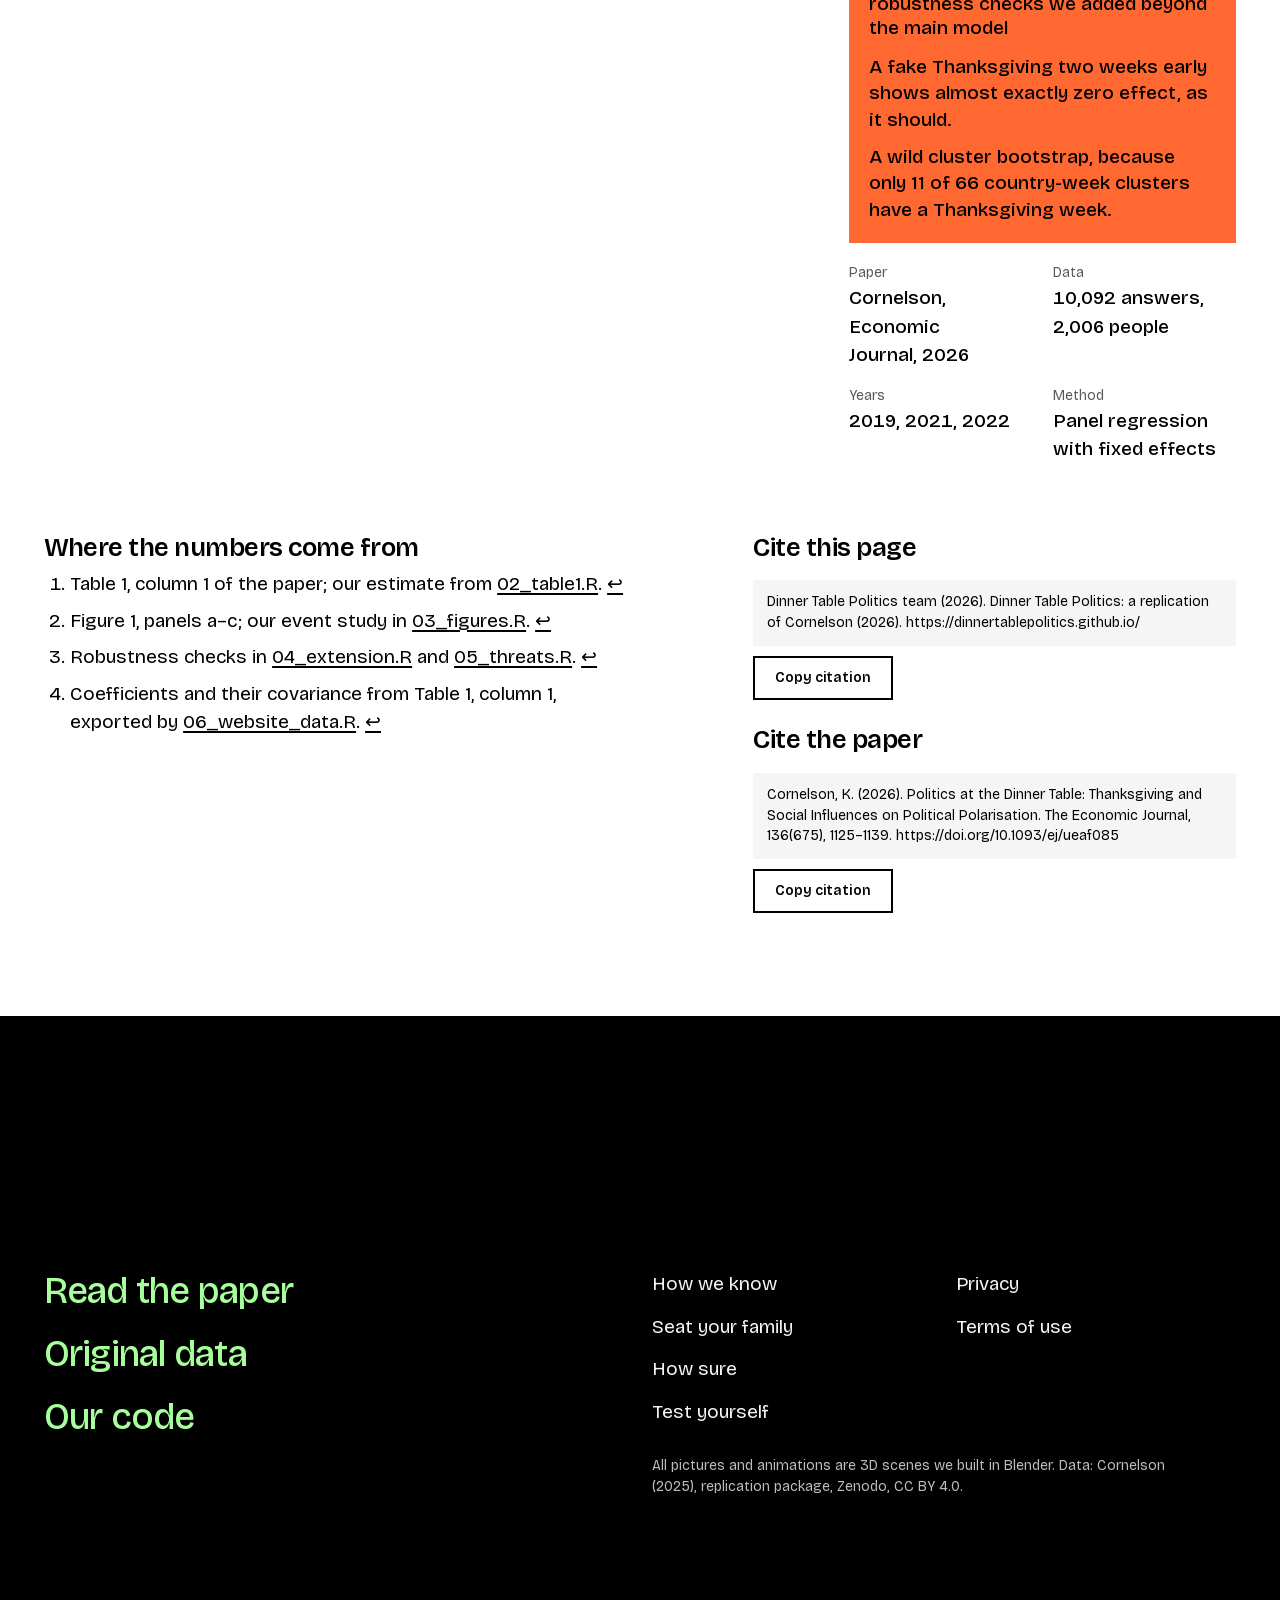
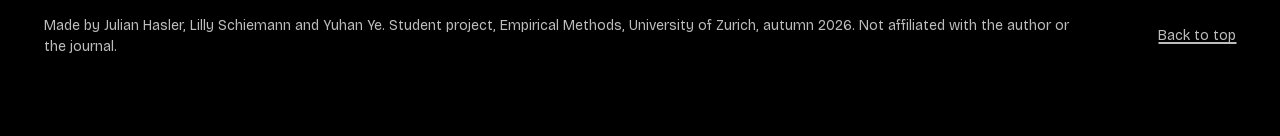
==== commit b1e902f5: "Even rhythm: no stacked gaps, hidden quiz score really hidden, About head on the axis" ====
--- a/index.html
+++ b/index.html
@@ -25,7 +25,7 @@
   <link rel="apple-touch-icon" href="assets/img/apple-touch-icon.png">
   <link rel="preload" href="assets/fonts/bricolage-grotesque-latin.woff2" as="font" type="font/woff2" crossorigin>
   <link rel="preload" as="image" fetchpriority="high" imagesrcset="assets/seq/hero-01.webp 1280w, assets/seq/hd/hero-01.webp 1920w" imagesizes="100vw">
-  <link rel="stylesheet" href="assets/css/style.css?v=20261127b">
+  <link rel="stylesheet" href="assets/css/style.css?v=20261127c">
   <script type="application/ld+json">
   {"@context": "https://schema.org", "@type": "WebPage", "name": "Dinner Table Politics: does Thanksgiving change your views?",
    "url": "https://dinnertablepolitics.github.io/", "inLanguage": "en",
@@ -36,9 +36,9 @@
      "datePublished": "2026", "sameAs": "https://doi.org/10.1093/ej/ueaf085"},
    "isBasedOn": {"@type": "Dataset", "name": "Replication package for Politics at the Dinner Table", "url": "https://doi.org/10.5281/zenodo.16962525", "license": "https://creativecommons.org/licenses/by/4.0/"}}
   </script>
-  <script src="assets/js/config.js?v=20261127b" defer></script>
+  <script src="assets/js/config.js?v=20261127c" defer></script>
   <script src="assets/data/results.js" defer></script>
-  <script src="assets/js/main.js?v=20261127b" defer></script>
+  <script src="assets/js/main.js?v=20261127c" defer></script>
 </head>
 <body id="top">
 <a class="skip" href="#main">Skip to content</a>
--- a/assets/css/style.css
+++ b/assets/css/style.css
@@ -46,8 +46,8 @@
   --m: clamp(20px, 3.4vw, 48px);           /* the page's one pair of outer margins */
   --gap: 8px;
   --axis: calc((100vw - 2 * var(--m)) * 5 / 12);  /* the column line, ~42% */
-  --section: clamp(80px, 9vw, 160px);    /* space between sections: 120-240px on desktop, ~80px on a phone (skill rhythm) */
-  --field-pad: clamp(64px, 7vw, 112px);
+  --section: clamp(72px, 8vw, 120px);    /* space between sections; with --field-pad, content of two sections sits 120-220px apart on desktop, 72-130px on a phone */
+  --field-pad: clamp(56px, 6vw, 96px);
   --ease-out: cubic-bezier(0.16, 1, 0.3, 1);
 }
 
@@ -326,9 +326,11 @@
 .quiz-pic figcaption { margin-top: 10px; font-size: var(--step-small); color: var(--muted); }
 
 /* ---------- about ---------- */
-.about { padding: var(--section) var(--m) 0; }
-.about h2 { font-size: var(--step-head); }
-.about .lead { margin-top: 24px; font-size: var(--step-lead); line-height: 1.35; max-width: 44ch; }
+.about { padding: var(--section) var(--m) 0; display: grid; grid-template-columns: var(--axis) minmax(0, 1fr); align-items: end; }
+.about > :not(h2):not(.lead) { grid-column: 1 / -1; }
+/* head like "Two holidays": the title left of the axis, the lead on the right, so the wide screen has no empty half */
+.about h2 { font-size: var(--step-head); padding-right: clamp(32px, 4vw, 72px); max-width: 11ch; }
+.about .lead { font-size: var(--step-lead); line-height: 1.35; max-width: 44ch; padding-bottom: 0.2em; }
 .about-tiles { display: grid; grid-template-columns: repeat(12, 1fr); gap: 16px; margin-top: 72px; align-items: start; }
 .about-photo { grid-column: 1 / 9; position: relative; }
 .about-photo img { width: 100%; aspect-ratio: 16 / 10; object-fit: cover; }
@@ -447,6 +449,8 @@
   .tile-text { grid-column: 1 / 3; grid-row: 3; padding: 24px 0 0; display: block; }
   .summary-text { font-size: var(--step-lead); }
   .how-head { grid-template-columns: 1fr; gap: 20px; }
+  .about { grid-template-columns: 1fr; }
+  .about .lead { margin-top: 20px; }
   .how-steps { grid-template-columns: 1fr; gap: 20px; }
   .qa-row { grid-template-columns: 1fr; gap: 12px; padding-bottom: 56px; }
   .qa-row > h2, .qa-row > .q-side, .qa-row > p, .qa-row > .a, .quiz-pic { grid-column: 1; }
@@ -640,6 +644,8 @@
 
 /* quiz score */
 .quiz-score { padding-top: 0; }
+.quiz-score[hidden] { display: none; }   /* .qa-row's display: grid would otherwise override [hidden] and leave an empty 80px row */
+.qa-row:has(+ .quiz-score[hidden]) { padding-bottom: 0; }   /* the last question: the section gap alone separates it from About */
 .score-line { grid-column: 1 / 7; font-size: var(--step-sub); font-weight: 600; letter-spacing: -0.03em; line-height: 1.1; }
 .score-tips { grid-column: 7 / 13; }
 .quiz-score:not([hidden]) { animation: drop 500ms var(--ease-out); }
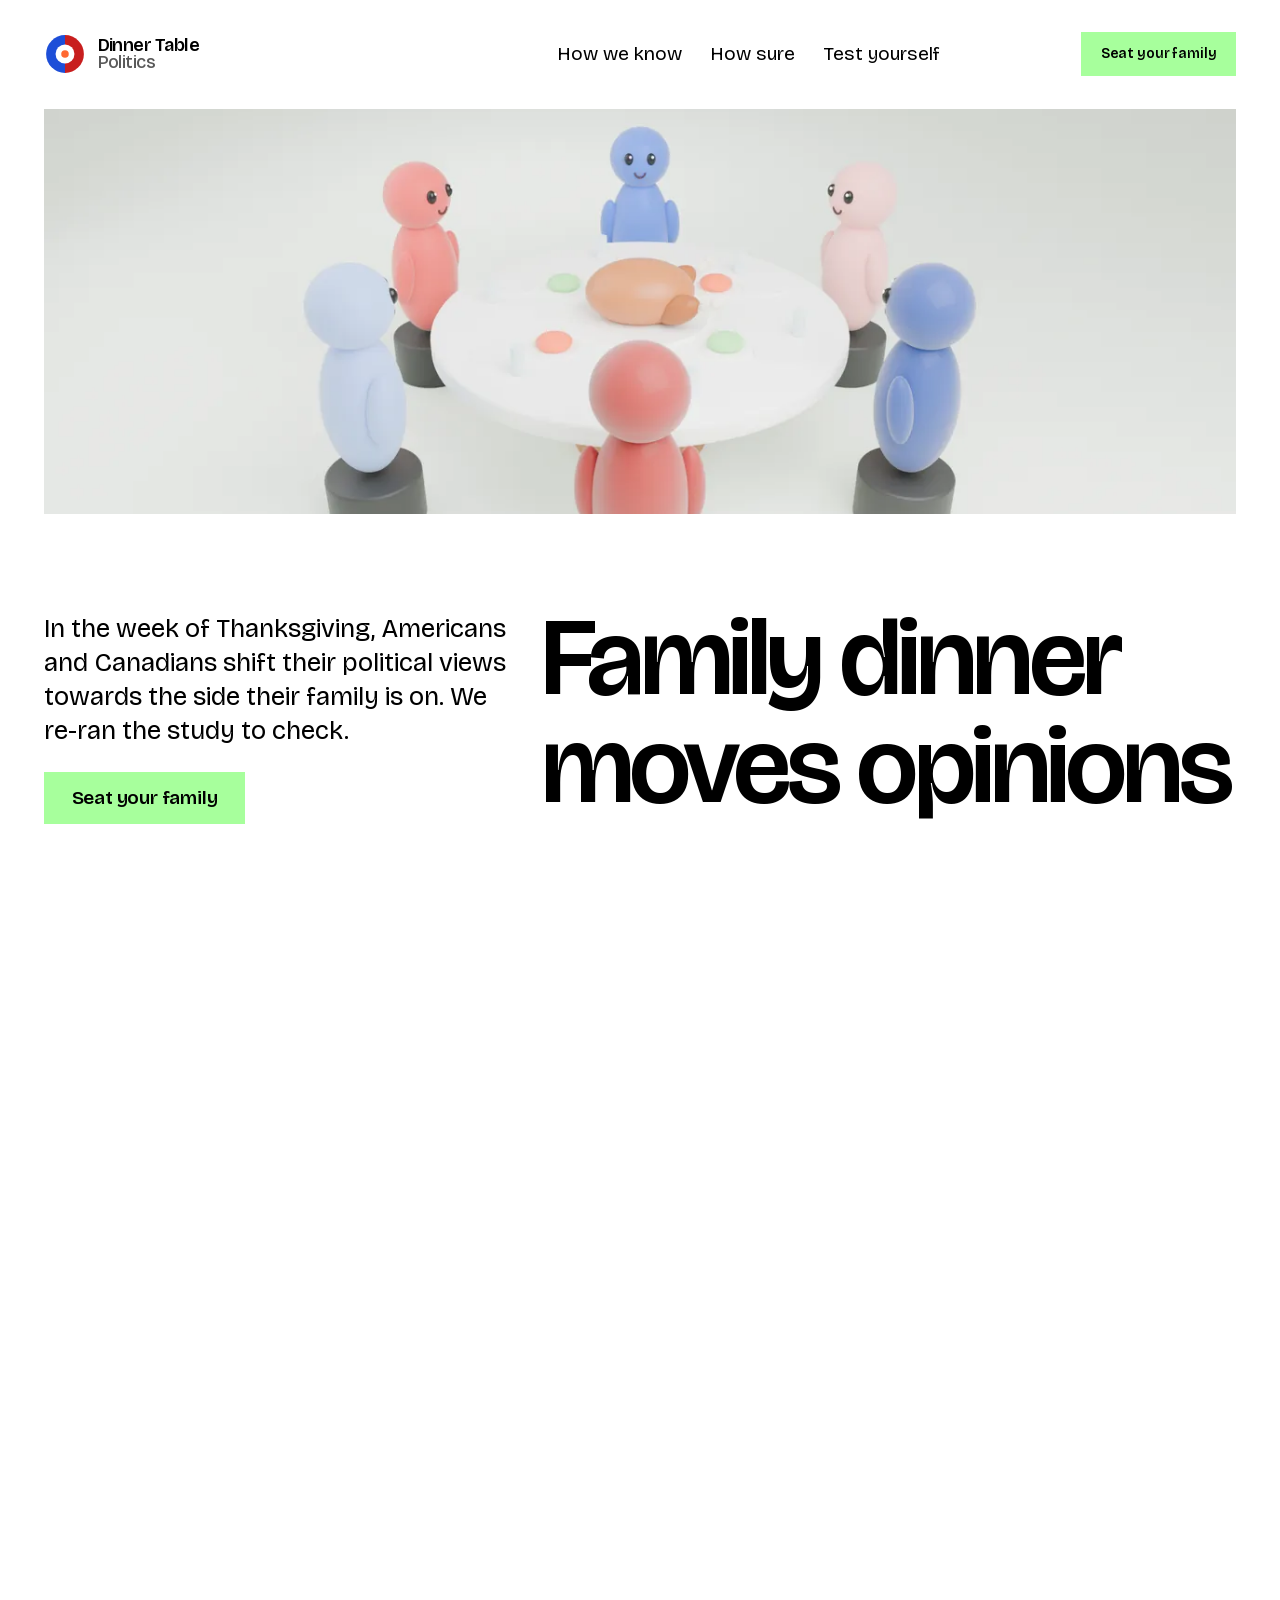
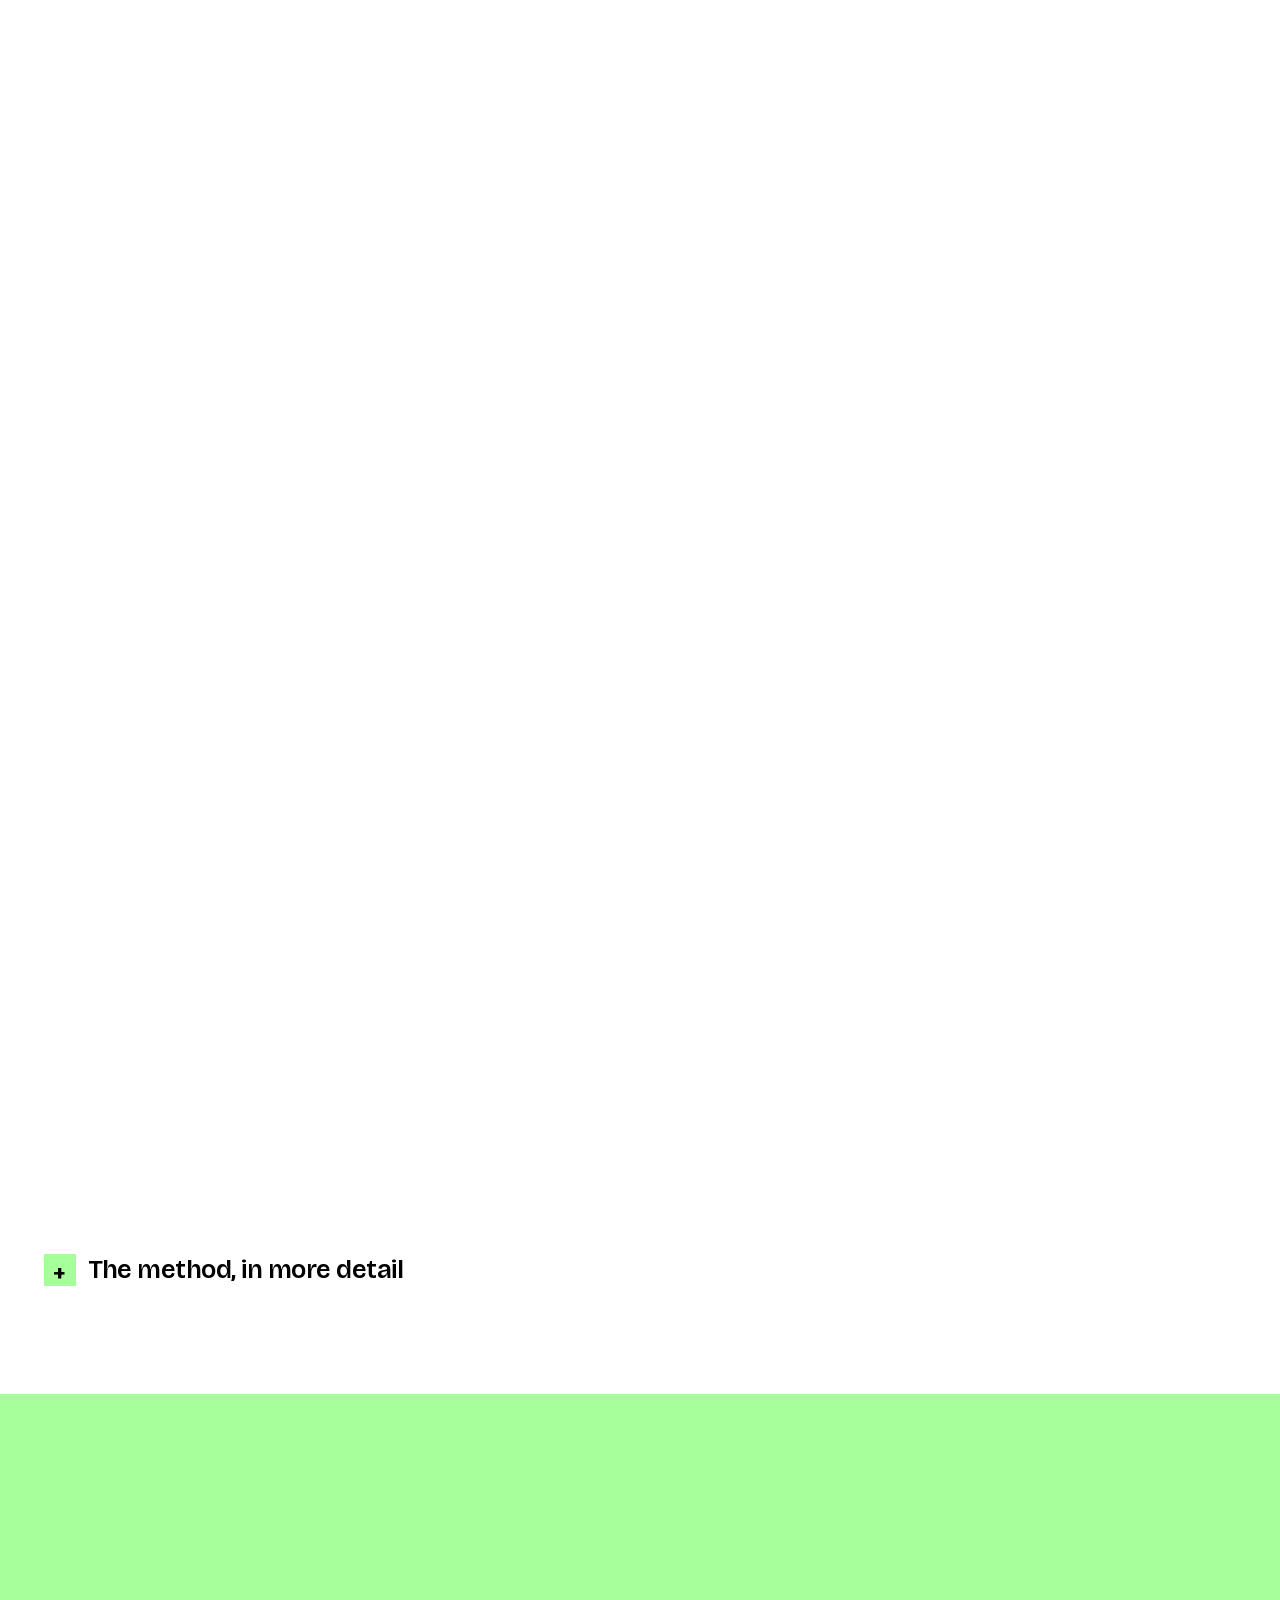
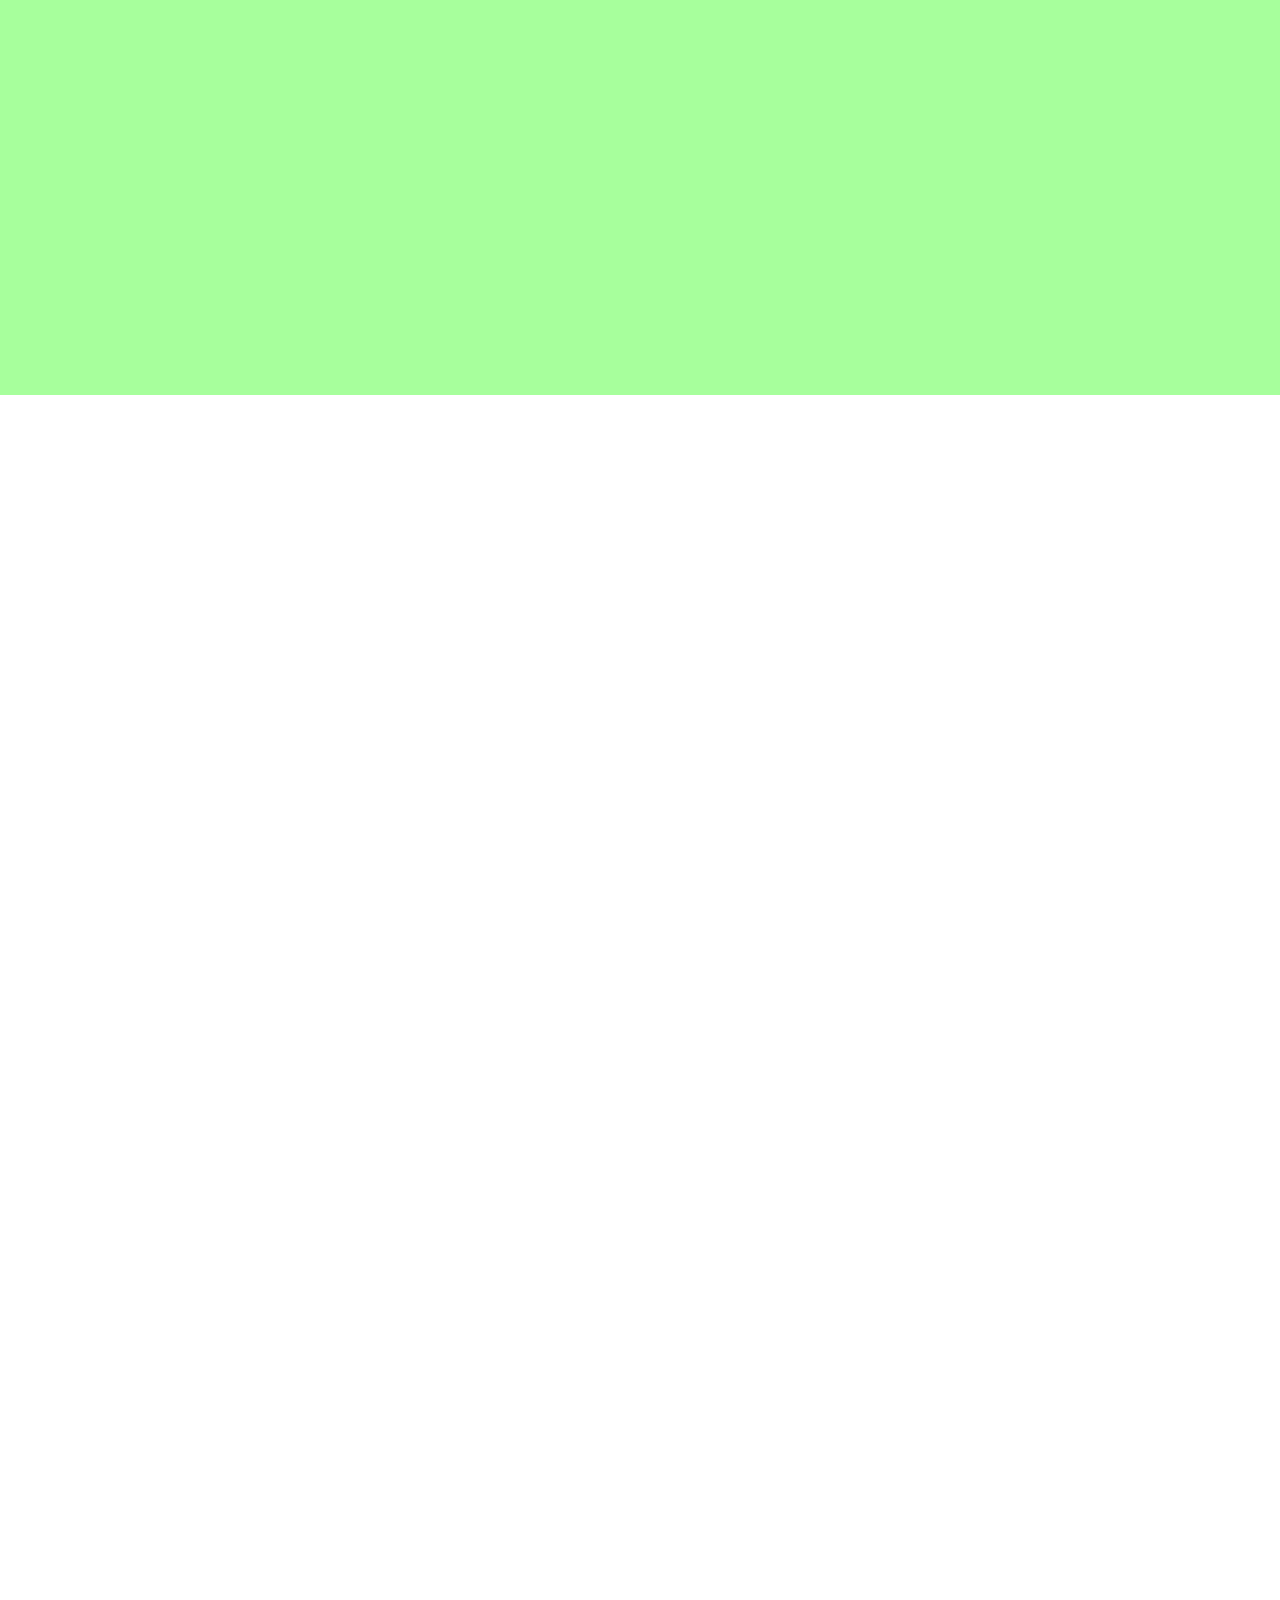
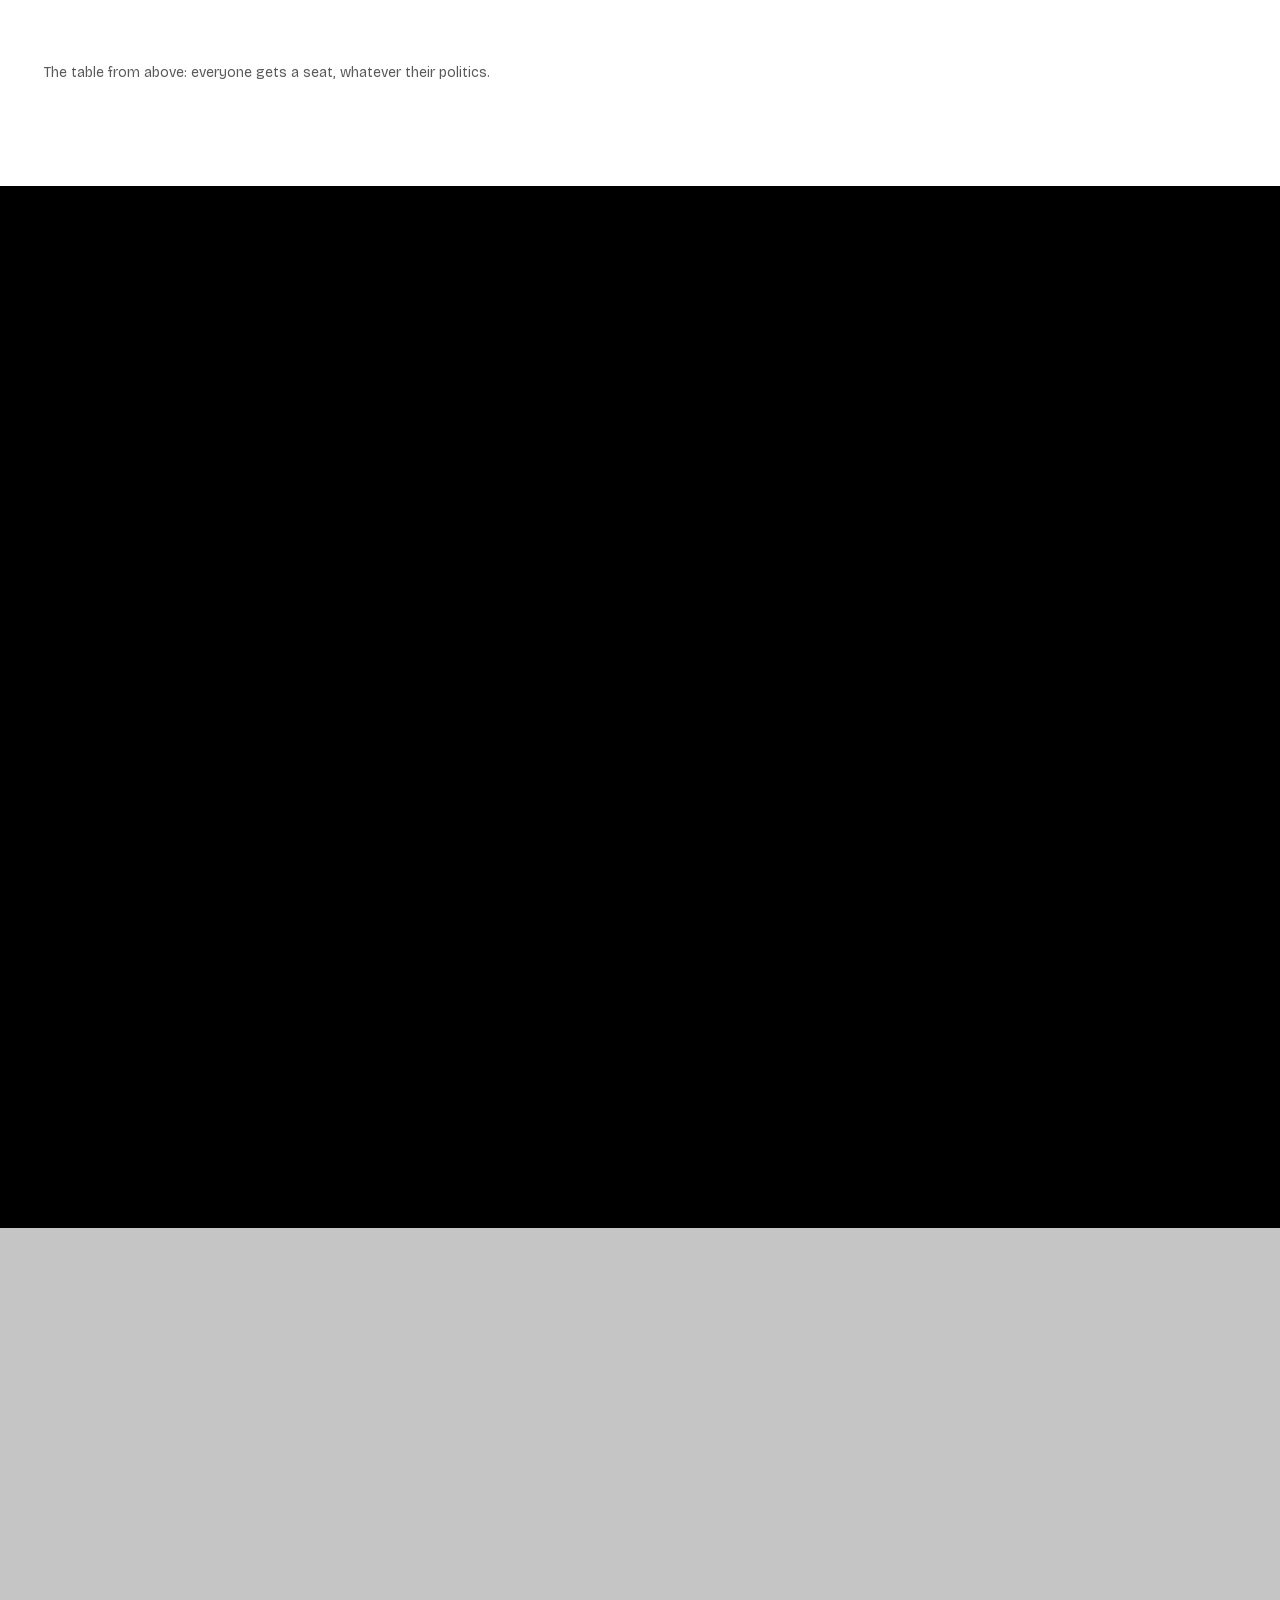
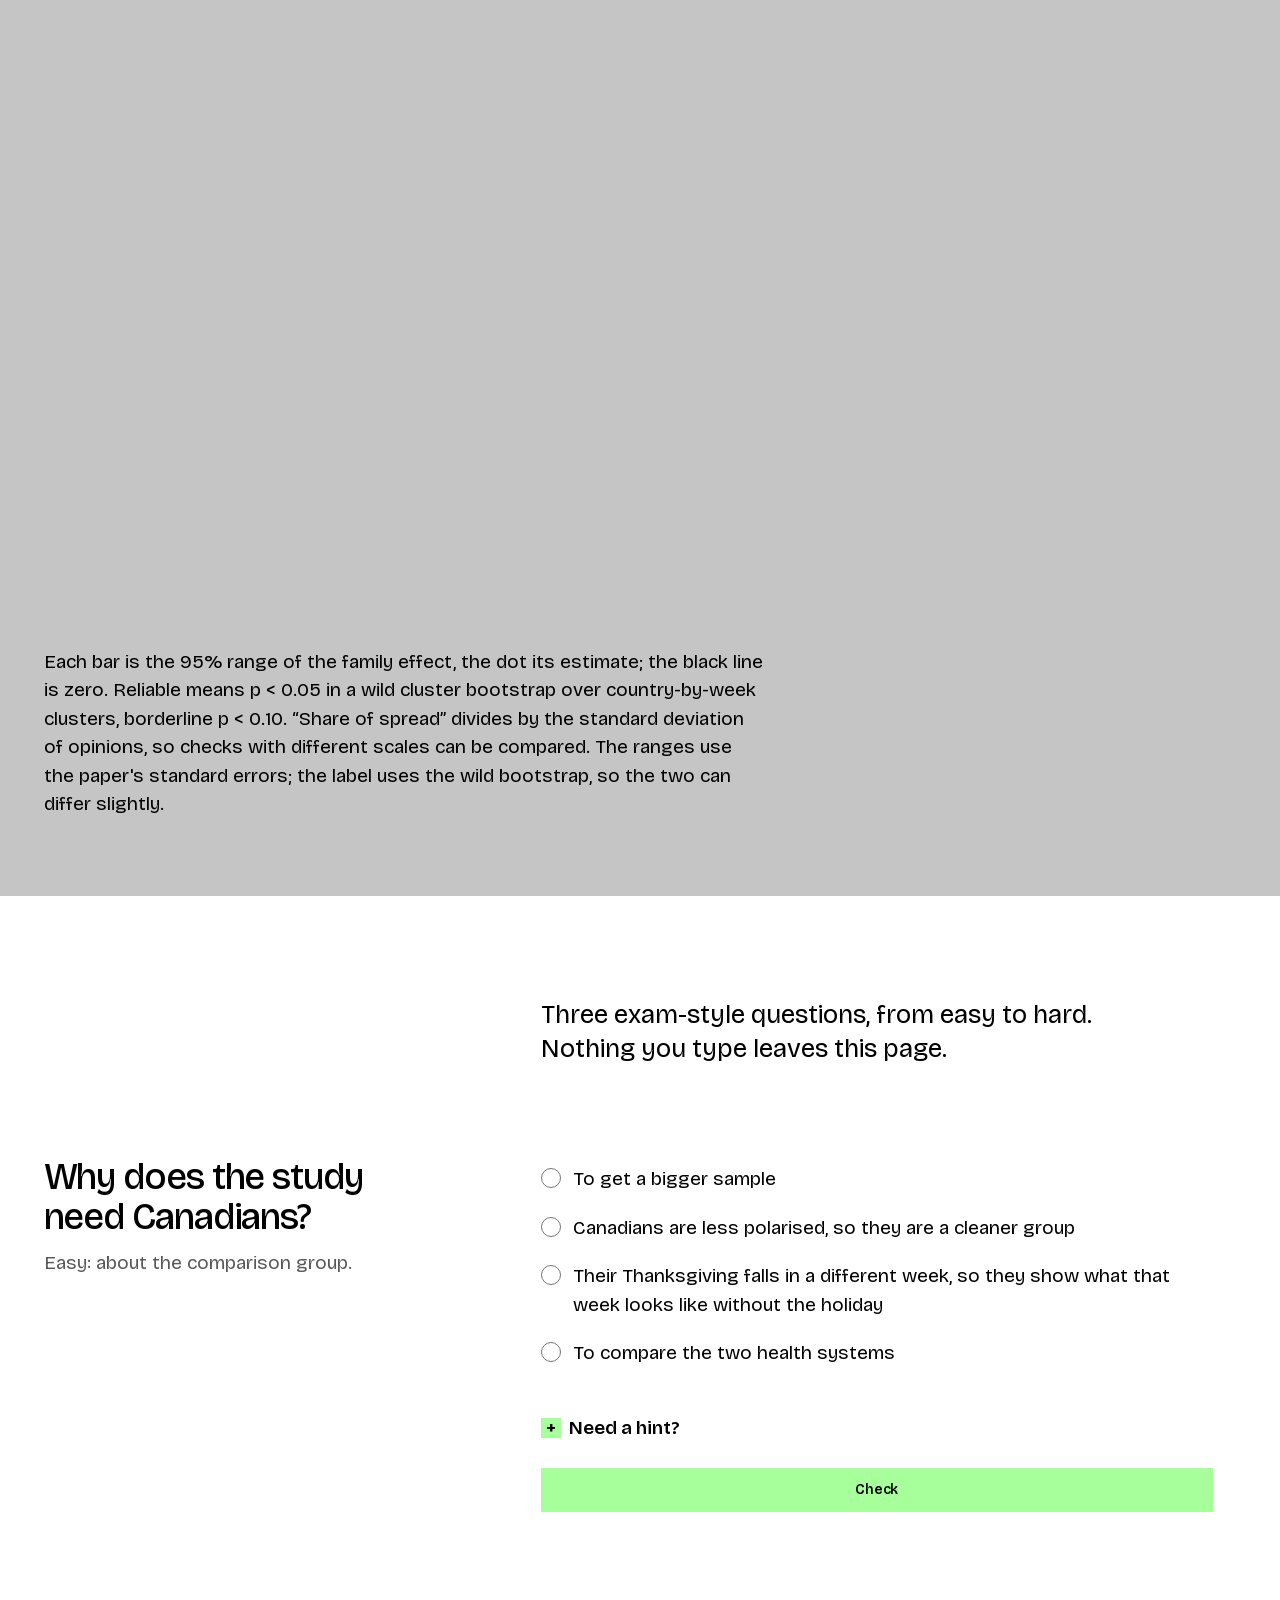
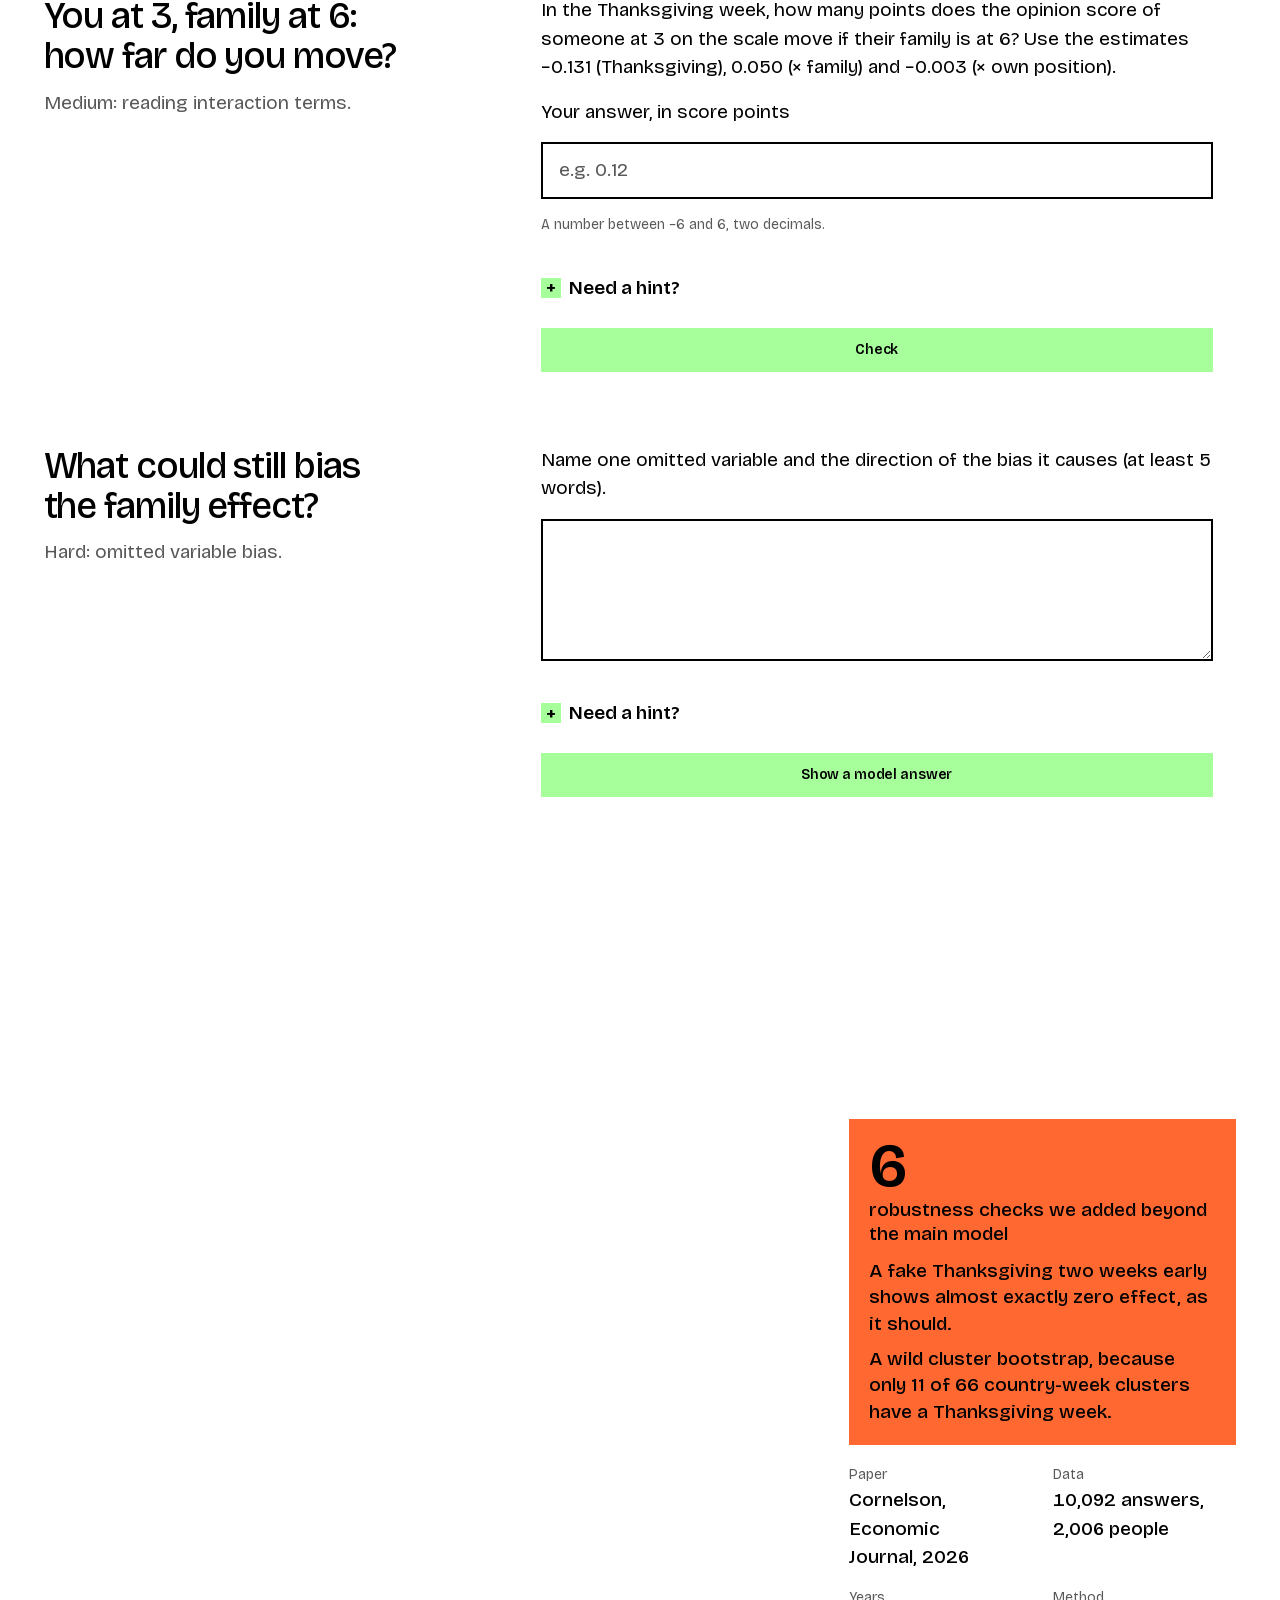
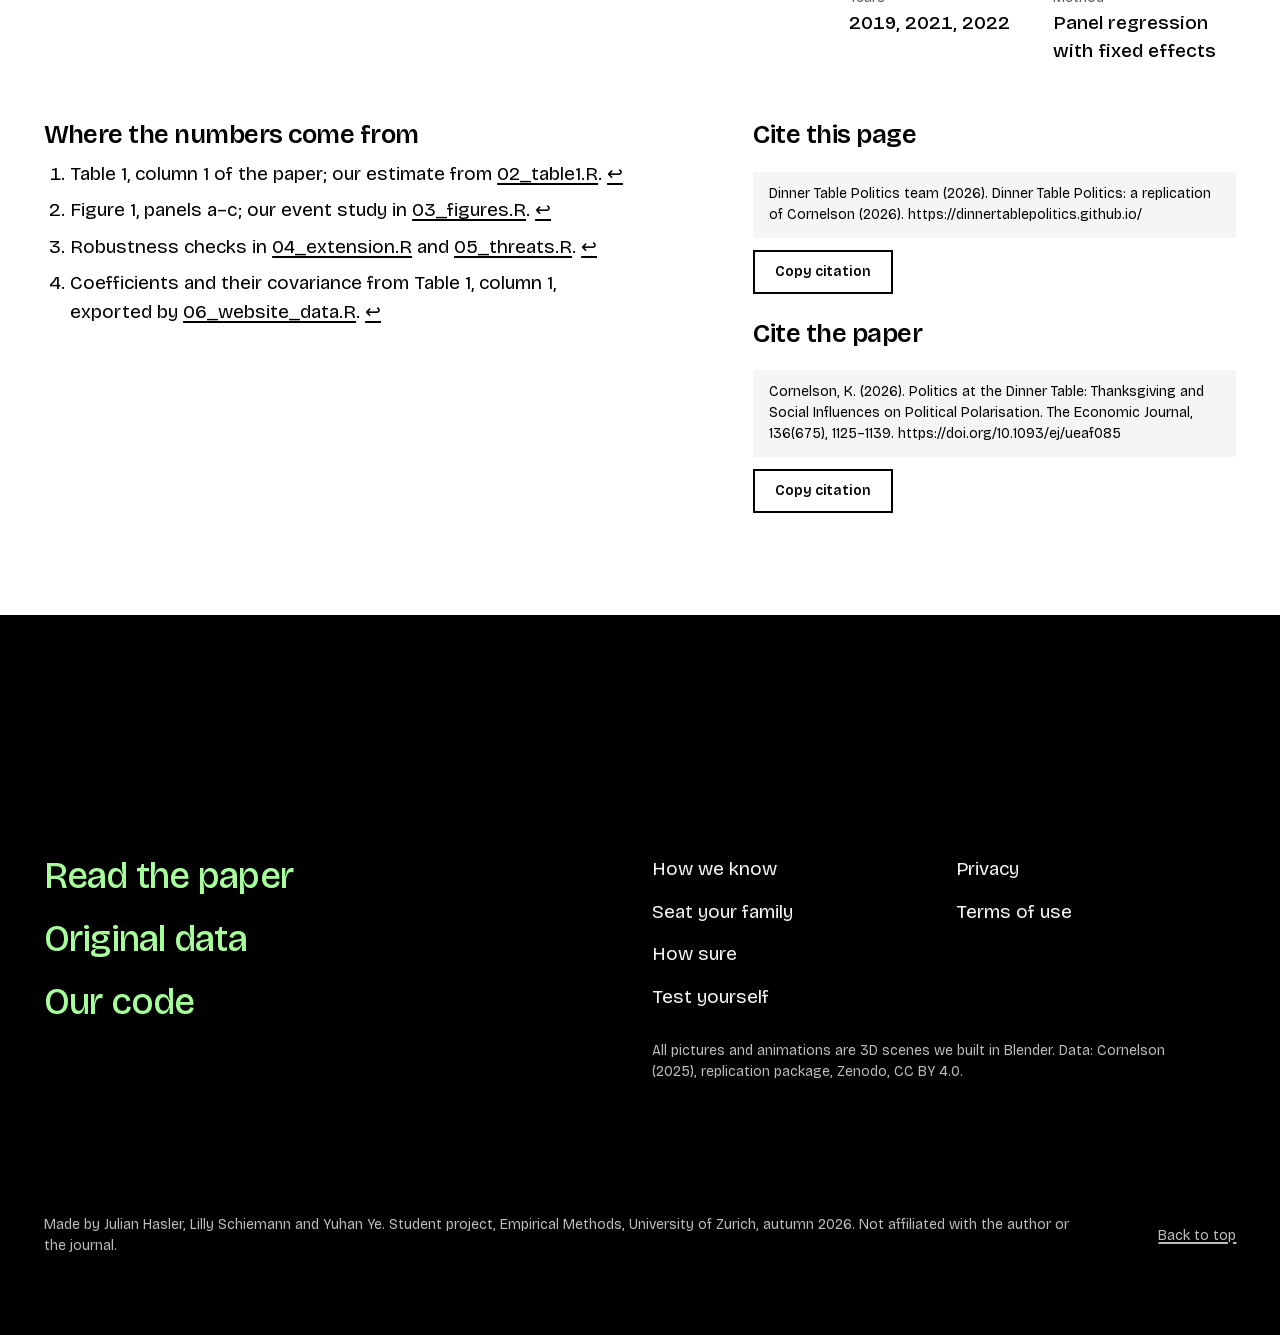
==== commit f1578c48: "Quiz on the page axis: head like the other sections, no question index, picture beside question 1 - " ====
--- a/index.html
+++ b/index.html
@@ -255,21 +255,16 @@
   <div class="qa-row qa-head">
     <h2 id="quiz-title">Test yourself</h2>
     <p>Three exam-style questions, from easy to hard. Nothing you type leaves this page.</p>
-    <ol class="quiz-index">
-      <li><a href="#quiz-q1">Why does the study need Canadians? <span class="qi-l">Easy</span></a></li>
-      <li><a href="#quiz-q2">You at 3, family at 6: how far do you move? <span class="qi-l">Medium</span></a></li>
-      <li><a href="#quiz-q3">What could still bias the family effect? <span class="qi-l">Hard</span></a></li>
-    </ol>
-    <figure class="quiz-pic">
-      <img src="assets/img/3d-question-800.webp" srcset="assets/img/3d-question-800.webp 800w, assets/img/3d-question-1600.webp 1600w" sizes="(max-width: 760px) 100vw, 50vw" width="800" height="500" loading="lazy" decoding="async" alt="3D scene: a grey figure between a blue and a red figure, with a big orange question mark above its head.">
-      <figcaption>Stuck between both sides? Test what you learned.</figcaption>
-    </figure>
   </div>
 
   <div class="qa-row">
     <div class="q-side">
       <h3 class="q" id="quiz-q1">Why does the study need Canadians?</h3>
       <p class="level">Easy: about the comparison group.</p>
+      <figure class="quiz-pic">
+        <img src="assets/img/3d-question-800.webp" srcset="assets/img/3d-question-800.webp 800w, assets/img/3d-question-1600.webp 1600w" sizes="(max-width: 700px) 70vw, 280px" width="800" height="500" loading="lazy" decoding="async" alt="3D scene: a grey figure between a blue and a red figure, with a big orange question mark above its head.">
+        <figcaption>Stuck between both sides? Test what you learned.</figcaption>
+      </figure>
     </div>
     <form class="a" data-quiz="1" novalidate>
       <fieldset>
--- a/assets/css/style.css
+++ b/assets/css/style.css
@@ -46,8 +46,10 @@
   --m: clamp(20px, 3.4vw, 48px);           /* the page's one pair of outer margins */
   --gap: 8px;
   --axis: calc((100vw - 2 * var(--m)) * 5 / 12);  /* the column line, ~42% */
-  --section: clamp(72px, 8vw, 120px);    /* space between sections; with --field-pad, content of two sections sits 120-220px apart on desktop, 72-130px on a phone */
+  --section: clamp(72px, 8vw, 120px);    /* space between sections; a visible colour edge adds --field-pad inside the field */
+  /* spacing scale: 4 8 12 16 24 32, then --block, --field-pad, --section */
   --field-pad: clamp(56px, 6vw, 96px);
+  --block: clamp(40px, 4.5vw, 64px);       /* inside a section: between its head and its content, and between big groups */
   --ease-out: cubic-bezier(0.16, 1, 0.3, 1);
 }
 
@@ -69,7 +71,7 @@
 ::placeholder { color: var(--muted); opacity: 1; }
 ::selection { background: var(--mint); color: #000; }
 .sr-only { position: absolute; width: 1px; height: 1px; overflow: hidden; clip: rect(0 0 0 0); white-space: nowrap; }
-.skip { position: absolute; left: var(--m); top: -100px; background: var(--ink); color: var(--bg); padding: 10px 16px; z-index: 50; }
+.skip { position: absolute; left: var(--m); top: -100px; background: var(--ink); color: var(--bg); padding: 8px 16px; z-index: 50; }
 .skip:focus { top: 12px; }
 
 /* ---------- buttons ---------- */
@@ -105,14 +107,14 @@
 .masthead { position: relative; }
 .masthead video { width: 100%; height: 100%; object-fit: cover; object-position: 50% 42%; display: block; }
 .vid-toggle {
-  position: absolute; right: 12px; bottom: 12px; min-height: 36px; padding: 0 14px; border: 0; border-radius: 0;
+  position: absolute; right: 12px; bottom: 12px; min-height: 36px; padding: 0 16px; border: 0; border-radius: 0;
   background: var(--bg); color: var(--ink); font: 500 var(--step-small) / 1 var(--font); cursor: pointer;
 }
 .vid-toggle:active { transform: scale(0.97); }
 .try-clip { position: relative; margin-top: 12px; }
 .try-clip video { width: 100%; aspect-ratio: 4 / 3; object-fit: cover; display: block; background: var(--track); }
 .try-clip .vid-toggle { bottom: auto; top: 12px; }
-.try-clip figcaption { margin-top: 10px; font-size: var(--step-small); color: var(--soft-on-dark); max-width: 40ch; }
+.try-clip figcaption { margin-top: 12px; font-size: var(--step-small); color: var(--soft-on-dark); max-width: 40ch; }
 @keyframes drift { from { transform: scale(1.08); } to { transform: scale(1); } }
 .hero-body {
   flex: 1; display: grid; grid-template-columns: var(--axis) 1fr; grid-template-rows: auto auto;
@@ -145,7 +147,7 @@
 .big-figure { font-size: var(--step-display); font-weight: 600; letter-spacing: -0.04em; line-height: 0.86; }
 .tile-c { grid-column: 9 / 13; grid-row: 2; }
 .tile-c img { width: 100%; height: 100%; object-fit: cover; transition: transform 600ms var(--ease-out); }
-.tile-text { grid-column: 1 / 13; grid-row: 3; padding: 48px 0 0; }
+.tile-text { grid-column: 1 / 13; grid-row: 3; padding: var(--block) 0 0; }
 .summary-grid { display: grid; grid-template-columns: repeat(4, 1fr); gap: 32px var(--gap); }
 .sum-item h3 { font-size: var(--step-lead); font-weight: 600; line-height: 1.1; letter-spacing: -0.02em; margin: 0 0 12px; }
 .sum-item p { font-size: var(--step-body); line-height: 1.5; max-width: 36ch; }
@@ -159,9 +161,9 @@
 .how-head { display: grid; grid-template-columns: var(--axis) minmax(0, 44ch); gap: 0; align-items: end; }
 .how-head h2 { font-size: var(--step-head); padding-right: clamp(32px, 4vw, 72px); max-width: 11ch; }
 .how-head p { padding-bottom: 0.35em; }
-.how-figure { margin-top: 56px; }
+.how-figure { margin-top: var(--block); }
 #how-svg { width: 100%; height: auto; }
-.how-steps { display: grid; grid-template-columns: repeat(3, 1fr); gap: 32px; margin-top: 28px; }
+.how-steps { display: grid; grid-template-columns: repeat(3, 1fr); gap: 32px; margin-top: 24px; }
 .how-steps h3 { font-size: var(--step-lead); letter-spacing: -0.02em; margin-bottom: 8px; }
 .how-steps p { max-width: 32ch; }
 
@@ -225,7 +227,7 @@
 .try-head h2 { font-size: var(--step-head); }
 .try-head p { max-width: 34ch; }
 .calc { display: grid; gap: 28px; }
-.scale-row { display: grid; grid-template-columns: 1fr auto; align-items: baseline; gap: 10px 16px; }
+.scale-row { display: grid; grid-template-columns: 1fr auto; align-items: baseline; gap: 8px 16px; }
 .scale-row input { grid-column: 1 / -1; }
 .scale-row label { font-size: var(--step-lead); font-weight: 500; letter-spacing: -0.02em; }
 .scale-row output { font-size: var(--step-body); color: var(--mint); text-align: right; }
@@ -242,9 +244,9 @@
 
 /* ---------- sure: robustness, one table with a range plot per row ---------- */
 .sure-top { display: grid; grid-template-columns: var(--axis) 1fr; align-items: end; gap: 0; }
-.sure-top h2 { font-size: var(--step-head); }
+.sure-top h2 { font-size: var(--step-head); padding-right: clamp(32px, 4vw, 72px); max-width: 11ch; }
 .verdict { font-size: var(--step-lead); line-height: 1.3; max-width: 34ch; font-weight: 500; }
-.sure-controls { display: flex; flex-wrap: wrap; justify-content: space-between; align-items: center; gap: 16px 24px; margin: 48px 0 16px; }
+.sure-controls { display: flex; flex-wrap: wrap; justify-content: space-between; align-items: center; gap: 16px 24px; margin: var(--block) 0 16px; }
 .chips { display: flex; flex-wrap: wrap; gap: 8px; }
 .chip {
   min-height: 44px; padding: 0 16px; border: 2px solid var(--ink); border-radius: 999px; background: transparent; color: var(--ink);
@@ -277,8 +279,8 @@
 .dot-mid { background: var(--chart-mid); }
 .dot-no { background: var(--bg); }
 .plot-dot { position: absolute; top: 8px; width: 20px; height: 20px; margin-left: -10px; }
-.legend { display: flex; flex-wrap: wrap; gap: 4px 14px; align-items: center; }
-.legend .dot { margin-right: 6px; width: 14px; height: 14px; }
+.legend { display: flex; flex-wrap: wrap; gap: 4px 16px; align-items: center; }
+.legend .dot { margin-right: 8px; width: 14px; height: 14px; }
 #rob-table tfoot td { padding: 8px 12px 0 0; border: 0; }
 .axis { position: relative; height: 52px; font-size: var(--step-small); font-variant-numeric: tabular-nums; }
 .axis span { position: absolute; top: 0; transform: translateX(-50%); white-space: nowrap; }
@@ -287,43 +289,42 @@
 
 /* ---------- quiz: large questions, answers beside ---------- */
 .quiz { padding: var(--section) var(--m) 0; }
-.qa-row { display: grid; grid-template-columns: repeat(12, 1fr); gap: 0 24px; padding-bottom: 80px; }
-.qa-row > .q-side { grid-column: 1 / 7; }
-.level { margin-top: 14px; color: var(--muted); }
-.qa-row > h2, .q-side > .q { grid-column: 1 / 7; font-size: var(--step-sub); font-weight: 500; line-height: 1.1; letter-spacing: -0.03em; }
-.qa-row.qa-head > h2 { grid-row: 1; font-size: var(--step-head); font-weight: 600; line-height: 1; color: inherit; }
-.qa-row.qa-head > p { grid-column: 1 / 8; grid-row: 2; margin-top: 24px; max-width: 34ch; font-size: var(--step-lead); line-height: 1.3; }
-/* quiz head: a short index of the three questions fills the left side next to the picture */
-.quiz-index { grid-column: 1 / 8; grid-row: 3; list-style: none; padding: 0; margin: 36px 0 0; display: grid; gap: 14px; align-content: start; }
-.quiz-index a { display: block; min-height: 44px; padding: 6px 0; font-size: var(--step-lead); font-weight: 500; letter-spacing: -0.02em; line-height: 1.3; text-decoration: underline; text-decoration-color: currentColor; text-decoration-thickness: 2px; text-underline-offset: 0.2em; }
-.qi-l { display: inline-block; color: var(--muted); font-weight: 400; letter-spacing: 0; text-decoration: none; }
-@media (hover: hover) { .quiz-index a:hover { text-decoration-color: var(--orange); } }
+/* on the page axis like every other section: question left of the line, answers from the line on */
+.qa-row { display: grid; grid-template-columns: var(--axis) minmax(0, 1fr); padding-bottom: var(--block); }
+.qa-row > .q-side { grid-column: 1; padding-right: clamp(32px, 4vw, 72px); }
+.level { margin-top: 12px; color: var(--muted); }
+.q-side > .q { font-size: var(--step-sub); font-weight: 500; line-height: 1.1; letter-spacing: -0.03em; }
+/* quiz head like "Two holidays" and "About": the title left of the axis, the lead on the right, bottoms aligned */
+.qa-row.qa-head { align-items: end; padding-bottom: calc(var(--block) * 1.5); }   /* the head stands apart from the questions more than they do from each other */
+.qa-row.qa-head > h2 { grid-column: 1; font-size: var(--step-head); padding-right: clamp(32px, 4vw, 72px); }
+.qa-row.qa-head > p { grid-column: 2; max-width: 34ch; font-size: var(--step-lead); line-height: 1.3; padding-bottom: 0.2em; }
 .q { scroll-margin-top: 24px; }
-.qa-row > p, .qa-row > .a { grid-column: 7 / 13; max-width: 56ch; }
-.a { display: grid; gap: 14px; align-content: start; }
-.a fieldset { border: 0; padding: 0; margin: 0; display: grid; gap: 6px; }
-.a fieldset label { display: grid; grid-template-columns: 24px 1fr; gap: 10px; align-items: start; padding: 8px 0; cursor: pointer; }
+.qa-row > .a { grid-column: 2; max-width: 56ch; }
+.a { display: grid; gap: 16px; align-content: start; }
+.a fieldset { border: 0; padding: 0; margin: 0; display: grid; gap: 4px; }
+.a fieldset label { display: grid; grid-template-columns: 24px 1fr; gap: 8px; align-items: start; padding: 8px 0; cursor: pointer; }
 .a input[type="radio"] { width: 20px; height: 20px; margin: 3px 0 0; accent-color: var(--black); }
 .a input[type="text"], .a textarea {
-  font: inherit; width: 100%; padding: 12px 14px; border: 2px solid var(--ink); border-radius: 0; background: var(--bg); color: var(--ink);
+  font: inherit; width: 100%; padding: 12px 16px; border: 2px solid var(--ink); border-radius: 0; background: var(--bg); color: var(--ink);
 }
 .a [aria-invalid="true"] { border-color: var(--error); }
 .hint { font-size: var(--step-small); color: var(--muted); }
 .feedback { font-weight: 500; min-height: 1.5em; }
+.a .feedback:empty { min-height: 0; margin-top: -16px; }   /* no answer yet: the empty live region takes no room, so the last question ends at its button */
 .feedback.ok { color: var(--ok); }
 .feedback.no { color: var(--error); }
-.model { background: var(--surface); padding: 16px 18px; }
-.quiz-pic { grid-column: 8 / 13; grid-row: 1 / span 4; margin-top: 0; }
-.qa-head .quiz-pic img { aspect-ratio: 16 / 10; object-fit: cover; }
+.model { background: var(--surface); padding: 16px 20px; }
+/* the question-mark figure sits under the first question, in the room its left side leaves empty */
+.quiz-pic { margin-top: 32px; max-width: 280px; }   /* small enough that the first question ends with its answers */
 .q-hint { margin: 16px 0 4px; }
 .q-hint summary { cursor: pointer; display: inline-flex; align-items: center; gap: 8px; padding: 6px 0; font-weight: 600; list-style: none; }
 .q-hint summary:hover { color: var(--ink); opacity: 0.8; }
 .q-hint summary::-webkit-details-marker { display: none; }
 .q-hint summary::before { content: "+"; display: inline-grid; place-items: center; width: 20px; height: 20px; background: var(--mint); color: #000; font-weight: 600; line-height: 1; text-decoration: none; }
 .q-hint[open] summary::before { content: "−"; }
-.q-hint p { margin-top: 8px; padding: 14px 16px; background: var(--surface); max-width: 60ch; line-height: 1.5; }
+.q-hint p { margin-top: 8px; padding: 12px 16px; background: var(--surface); max-width: 60ch; line-height: 1.5; }
 .quiz-pic img { width: 100%; }
-.quiz-pic figcaption { margin-top: 10px; font-size: var(--step-small); color: var(--muted); }
+.quiz-pic figcaption { margin-top: 12px; font-size: var(--step-small); color: var(--muted); }
 
 /* ---------- about ---------- */
 .about { padding: var(--section) var(--m) 0; display: grid; grid-template-columns: var(--axis) minmax(0, 1fr); align-items: end; }
@@ -331,7 +332,7 @@
 /* head like "Two holidays": the title left of the axis, the lead on the right, so the wide screen has no empty half */
 .about h2 { font-size: var(--step-head); padding-right: clamp(32px, 4vw, 72px); max-width: 11ch; }
 .about .lead { font-size: var(--step-lead); line-height: 1.35; max-width: 44ch; padding-bottom: 0.2em; }
-.about-tiles { display: grid; grid-template-columns: repeat(12, 1fr); gap: 16px; margin-top: 72px; align-items: start; }
+.about-tiles { display: grid; grid-template-columns: repeat(12, 1fr); gap: 16px; margin-top: var(--block); align-items: start; }
 .about-photo { grid-column: 1 / 9; position: relative; }
 .about-photo img { width: 100%; aspect-ratio: 16 / 10; object-fit: cover; }
 .overlay { position: absolute; top: 0; right: 0; width: 340px; padding: 20px; background: var(--bg); font-size: var(--step-body); }
@@ -339,17 +340,17 @@
 .cal-tile { background: var(--orange); color: #000; padding: 12px 12px 20px; }
 .cal-tile svg { width: 100%; aspect-ratio: 3 / 2; }
 .cal-tile p { padding: 0 8px; font-weight: 500; }
-.added-tile { padding: 20px; display: grid; gap: 14px; }
+.added-tile { padding: 20px; display: grid; gap: 12px; }
 .added-tile p { padding: 0; }
 .added-big { font-size: var(--step-body); font-weight: 500; line-height: 1.25; }
 .added-big span { display: block; font-size: var(--step-head); font-weight: 600; line-height: 0.9; letter-spacing: -0.04em; margin-bottom: 4px; }
-.added-list { list-style: none; padding: 0; margin: 0; display: grid; gap: 10px; font-size: var(--step-body); line-height: 1.4; font-weight: 500; }
+.added-list { list-style: none; padding: 0; margin: 0; display: grid; gap: 8px; font-size: var(--step-body); line-height: 1.4; font-weight: 500; }
 .facts { display: grid; grid-template-columns: 1fr 1fr; gap: 16px 20px; }
 .facts dt { font-size: var(--step-small); color: var(--muted); }
 .facts dd { font-weight: 500; }
 
 /* ---------- footer ---------- */
-.foot { min-height: 80svh; display: grid; grid-template-rows: auto 1fr auto; gap: 72px; }
+.foot { min-height: 80svh; display: grid; grid-template-rows: auto 1fr auto; gap: var(--block); }
 .foot-name { font-size: var(--step-display); font-weight: 600; letter-spacing: -0.05em; line-height: 0.9; }
 .foot-row { display: grid; grid-template-columns: repeat(12, 1fr); gap: 24px; align-items: start; }
 .places { grid-column: 1 / 6; list-style: none; padding: 0; display: grid; gap: 8px; }
@@ -364,7 +365,7 @@
 /* ---------- consent banner (only shown if analytics is configured) ---------- */
 .consent {
   position: fixed; left: var(--m); right: var(--m); bottom: calc(16px + env(safe-area-inset-bottom)); z-index: 40; max-width: 640px;
-  background: var(--ink); color: var(--bg); padding: 20px; display: grid; gap: 14px;
+  background: var(--ink); color: var(--bg); padding: 20px; display: grid; gap: 12px;
   box-shadow: 0 8px 30px rgba(0, 0, 0, 0.25); /* taste-skill-ignore: the consent dialog really floats */
 }
 .consent[hidden] { display: none; }
@@ -377,9 +378,9 @@
 .page .page-body { grid-column: 2; }
 .page-body h2 { font-size: var(--step-lead); letter-spacing: -0.02em; line-height: 1.15; margin: 40px 0 12px; }
 .page-body h2:first-child { margin-top: 0; }
-.page-body p, .page-body ul { margin-bottom: 14px; }
-.page-body li { margin-bottom: 6px; }
-.notfound { min-height: 70svh; display: grid; align-content: end; gap: 28px; padding: 40px var(--m) 80px; }
+.page-body p, .page-body ul { margin-bottom: 16px; }
+.page-body li { margin-bottom: 4px; }
+.notfound { min-height: 70svh; display: grid; align-content: end; gap: 24px; padding: 40px var(--m) var(--section); }
 .notfound h1 { font-size: var(--step-display); max-width: 10ch; }
 .notfound p { font-size: var(--step-lead); max-width: 32ch; }
 
@@ -405,16 +406,11 @@
   .tile-a { grid-column: 1 / 3; grid-row: 1; }
   .tile-b { grid-column: 1; grid-row: 2; aspect-ratio: 1; }
   .tile-c { grid-column: 2; grid-row: 2; aspect-ratio: 1; }
-  .tile-text { grid-column: 1 / 3; grid-row: 3; padding: 32px 0 0; }
+  .tile-text { grid-column: 1 / 3; grid-row: 3; }
   .chart-head, .try-head { padding-right: 0; }
-  .qa-row > h2, .qa-row > .q-side { grid-column: 1 / 7; }
-  .qa-row > p, .qa-row > .a { grid-column: 7 / 13; }
   .hero-body { grid-template-columns: 1fr; gap: 28px; }
   .hero h1 { grid-column: 1; grid-row: 1; }
   .hero-side { grid-column: 1; grid-row: 2; padding-right: 0; }
-  .quiz-pic { grid-column: 1 / -1; grid-row: auto; margin-top: 40px; }
-  .qa-row.qa-head > p { grid-column: 1 / -1; grid-row: auto; max-width: 56ch; }
-  .quiz-index { grid-column: 1 / -1; grid-row: auto; }
   .cut-board { grid-template-columns: 1fr 1fr; }
   .cut:not(.ctile) { display: none; }
   .ctile { aspect-ratio: auto; min-height: 132px; }
@@ -446,21 +442,22 @@
   .tile-a { grid-column: 1 / 3; grid-row: 1; }
   .tile-b { grid-column: 1; grid-row: 2; aspect-ratio: 1; }
   .tile-c { grid-column: 2; grid-row: 2; aspect-ratio: 1; }
-  .tile-text { grid-column: 1 / 3; grid-row: 3; padding: 24px 0 0; display: block; }
+  .tile-text { grid-column: 1 / 3; grid-row: 3; display: block; }
   .summary-text { font-size: var(--step-lead); }
   .how-head { grid-template-columns: 1fr; gap: 20px; }
   .about { grid-template-columns: 1fr; }
   .about .lead { margin-top: 20px; }
   .how-steps { grid-template-columns: 1fr; gap: 20px; }
-  .qa-row { grid-template-columns: 1fr; gap: 12px; padding-bottom: 56px; }
-  .qa-row > h2, .qa-row > .q-side, .qa-row > p, .qa-row > .a, .quiz-pic { grid-column: 1; }
+  .qa-row { grid-template-columns: 1fr; gap: 12px; }
+  .qa-row > *, .qa-row > .q-side, .qa-row > .a, .qa-row.qa-head > h2, .qa-row.qa-head > p, .score-line { grid-column: 1; padding-right: 0; }
+  .quiz-pic { display: none; }   /* on a phone it would sit between the question and its answers */
   .overlay { position: static; width: auto; padding: 16px 0 0; }
   .about-photo img { aspect-ratio: 4 / 3; }
   .about-colour { grid-template-columns: 1fr; }
   .foot-row { grid-template-columns: 1fr; }
   .places, .foot-links { grid-column: 1; }
   .foot-legal { flex-direction: column; align-items: flex-start; gap: 12px; }
-  .foot { min-height: 0; gap: 48px; }
+  .foot { min-height: 0; }
   /* phone: each check becomes a small card row: name and value on top, its range plot underneath */
   .table-wrap { padding: 4px 16px 12px; }
   #rob-table, #rob-table thead, #rob-table tbody, #rob-table tfoot, #rob-table thead tr, #rob-table tfoot tr { display: block; width: 100%; }
@@ -519,10 +516,10 @@
 .result-figure.to-right { color: var(--red); }
 .result-figure.to-left { color: var(--blue); }
 .strip { margin: 0; }
-.strip-cells { display: grid; grid-template-columns: repeat(7, 1fr); gap: 4px; align-items: end; height: 150px; padding-top: 30px; }
+.strip-cells { display: grid; grid-template-columns: repeat(7, 1fr); gap: 4px; align-items: end; height: 150px; padding-top: 32px; }
 .cell { position: relative; display: flex; flex-direction: column; justify-content: flex-end; height: 100%; }
 .cell .bar { display: block; height: var(--h, 10%); min-height: 6px; background: var(--c); transition: height 500ms var(--ease-out); }
-.cell b { display: block; padding-top: 6px; font-weight: 500; font-size: var(--step-small); color: var(--soft-on-dark); text-align: center; }
+.cell b { display: block; padding-top: 8px; font-weight: 500; font-size: var(--step-small); color: var(--soft-on-dark); text-align: center; }
 .cell[data-v="0"] { --c: var(--pol-0); } .cell[data-v="1"] { --c: var(--pol-1); } .cell[data-v="2"] { --c: var(--pol-2); }
 .cell[data-v="3"] { --c: var(--pol-3); } .cell[data-v="4"] { --c: var(--pol-4); } .cell[data-v="5"] { --c: var(--pol-5); }
 .cell[data-v="6"] { --c: var(--pol-6); }
@@ -530,7 +527,7 @@
   content: attr(data-pin); position: absolute; left: 50%; bottom: calc(var(--h, 10%) + 34px); transform: translateX(-50%);
   white-space: nowrap; font-size: var(--step-small); font-weight: 600; color: #000; background: #fff; padding: 2px 8px;
 }
-.strip figcaption { margin-top: 14px; font-size: var(--step-body); color: var(--soft-on-dark); max-width: 56ch; }
+.strip figcaption { margin-top: 12px; font-size: var(--step-body); color: var(--soft-on-dark); max-width: 56ch; }
 
 /* ================= motion layer ================= */
 /* section headings rise from behind their baseline */
@@ -603,8 +600,8 @@
 .hero-canvas.ready { opacity: 1; }
 
 /* chapter navigation, right edge, wide screens only */
-.chapters { position: fixed; right: 18px; top: 50%; transform: translateY(-50%); z-index: 30; display: none; flex-direction: column; gap: 6px; }
-.chapters a { display: flex; align-items: center; justify-content: flex-end; gap: 10px; min-height: 28px; text-decoration: none; color: var(--ink); font-size: var(--step-small); font-weight: 500; }
+.chapters { position: fixed; right: 16px; top: 50%; transform: translateY(-50%); z-index: 30; display: none; flex-direction: column; gap: 8px; }
+.chapters a { display: flex; align-items: center; justify-content: flex-end; gap: 8px; min-height: 28px; text-decoration: none; color: var(--ink); font-size: var(--step-small); font-weight: 500; }
 .chapters a::after { content: ""; width: 10px; height: 10px; border-radius: 50%; background: var(--chart-mid); transition: transform 300ms var(--ease-out), background-color 300ms; }
 .chapters a span { max-width: 0; overflow: hidden; white-space: nowrap; background: var(--bg); padding: 2px 0; transition: max-width 300ms var(--ease-out), padding 300ms; }
 .chapters:hover a span, .chapters a:focus-visible span { max-width: 220px; padding: 2px 8px; }
@@ -616,10 +613,10 @@
 .stage-box { position: relative; aspect-ratio: 1200 / 750; background: #eef7ea; overflow: hidden; }
 .stage-box img { position: absolute; inset: 0; width: 100%; height: 100%; object-fit: cover; }
 .st-you { transition: transform 700ms var(--ease-out); }
-.seat-stage figcaption { margin-top: 10px; font-size: var(--step-small); color: var(--soft-on-dark); max-width: 44ch; }
+.seat-stage figcaption { margin-top: 12px; font-size: var(--step-small); color: var(--soft-on-dark); max-width: 44ch; }
 
 /* method details */
-.method { margin-top: 40px; max-width: 1000px; }
+.method { margin-top: var(--block); max-width: 1000px; }
 .method summary { cursor: pointer; font-weight: 600; font-size: var(--step-lead); letter-spacing: -0.02em; list-style: none; display: inline-flex; align-items: center; gap: 12px; min-height: 44px; }
 .method summary::-webkit-details-marker { display: none; }
 .method summary::before { content: "+"; display: inline-grid; place-items: center; width: 32px; height: 32px; background: var(--mint); color: #000; font-weight: 600; transition: transform 300ms var(--ease-out); }
@@ -632,22 +629,22 @@
 
 /* footnotes and citations */
 .fn { font-size: 0.7em; vertical-align: super; line-height: 0; margin-left: 2px; color: inherit; font-weight: 600; padding: 0 2px; text-decoration: underline; text-decoration-color: var(--orange); text-decoration-thickness: 2px; }
-.about-extra { display: grid; grid-template-columns: repeat(12, 1fr); gap: 24px; margin-top: 72px; }
+.about-extra { display: grid; grid-template-columns: repeat(12, 1fr); gap: 24px; margin-top: var(--block); }
 .notes { grid-column: 1 / 7; }
-.cite { grid-column: 8 / 13; display: grid; gap: 10px; align-content: start; justify-items: start; }
-.about-extra h3 { font-size: var(--step-lead); letter-spacing: -0.02em; margin: 0 0 10px; }
-.cite h3:not(:first-child) { margin-top: 18px; }
+.cite { grid-column: 8 / 13; display: grid; gap: 12px; align-content: start; justify-items: start; }
+.about-extra h3 { font-size: var(--step-lead); letter-spacing: -0.02em; margin: 0 0 12px; }
+.cite h3:not(:first-child) { margin-top: 16px; }
 .notes ol { margin: 0; padding-left: 1.4em; display: grid; gap: 8px; }
 .notes li:target, .notes li:focus-within { background: var(--surface); }
-.cite-text { background: var(--surface); padding: 12px 14px; font-size: var(--step-small); line-height: 1.5; }
+.cite-text { background: var(--surface); padding: 12px 16px; font-size: var(--step-small); line-height: 1.5; }
 .copy.copied { background: var(--mint); color: #000; border-color: var(--mint); }
 
 /* quiz score */
 .quiz-score { padding-top: 0; }
 .quiz-score[hidden] { display: none; }   /* .qa-row's display: grid would otherwise override [hidden] and leave an empty 80px row */
 .qa-row:has(+ .quiz-score[hidden]) { padding-bottom: 0; }   /* the last question: the section gap alone separates it from About */
-.score-line { grid-column: 1 / 7; font-size: var(--step-sub); font-weight: 600; letter-spacing: -0.03em; line-height: 1.1; }
-.score-tips { grid-column: 7 / 13; }
+.score-line { grid-column: 1; padding-right: clamp(32px, 4vw, 72px); font-size: var(--step-sub); font-weight: 600; letter-spacing: -0.03em; line-height: 1.1; }
+.score-tips { grid-column: 2; }
 .quiz-score:not([hidden]) { animation: drop 500ms var(--ease-out); }
 
 /* easter egg */
@@ -666,7 +663,7 @@
 }
 @media (max-width: 700px) {
   .method-body { padding-left: 0; }
-  .score-line, .score-tips { grid-column: 1; }
+  .score-line, .score-tips { grid-column: 1; padding-right: 0; }
   .leopard { width: 160px; right: 8px; }
   .leopard p { right: 128px; top: -28px; }
 }
@@ -685,7 +682,11 @@
   /* black is almost the page colour here: a black tile or field would read as an empty hole */
   .tile-a { background: var(--mint); color: #000; }
   .tile-a :focus-visible { outline-color: #000; }
-  .field-black { margin-top: 0; }   /* no empty band before a field that has the page's own colour */
+  /* black is almost the page colour here: a black field only shows as a faint band. It becomes plain page,
+     spaced like every other plain section, so the gaps before and after it match the rest of the page */
+  .field-black { background: transparent; margin-top: 0; padding-top: var(--section); padding-bottom: 0; }
+  .field-black + .field { margin-top: var(--section); }
+  .foot.field-black { padding-bottom: var(--field-pad); }
 }
 
 /* closed details really take their content out of the layout */
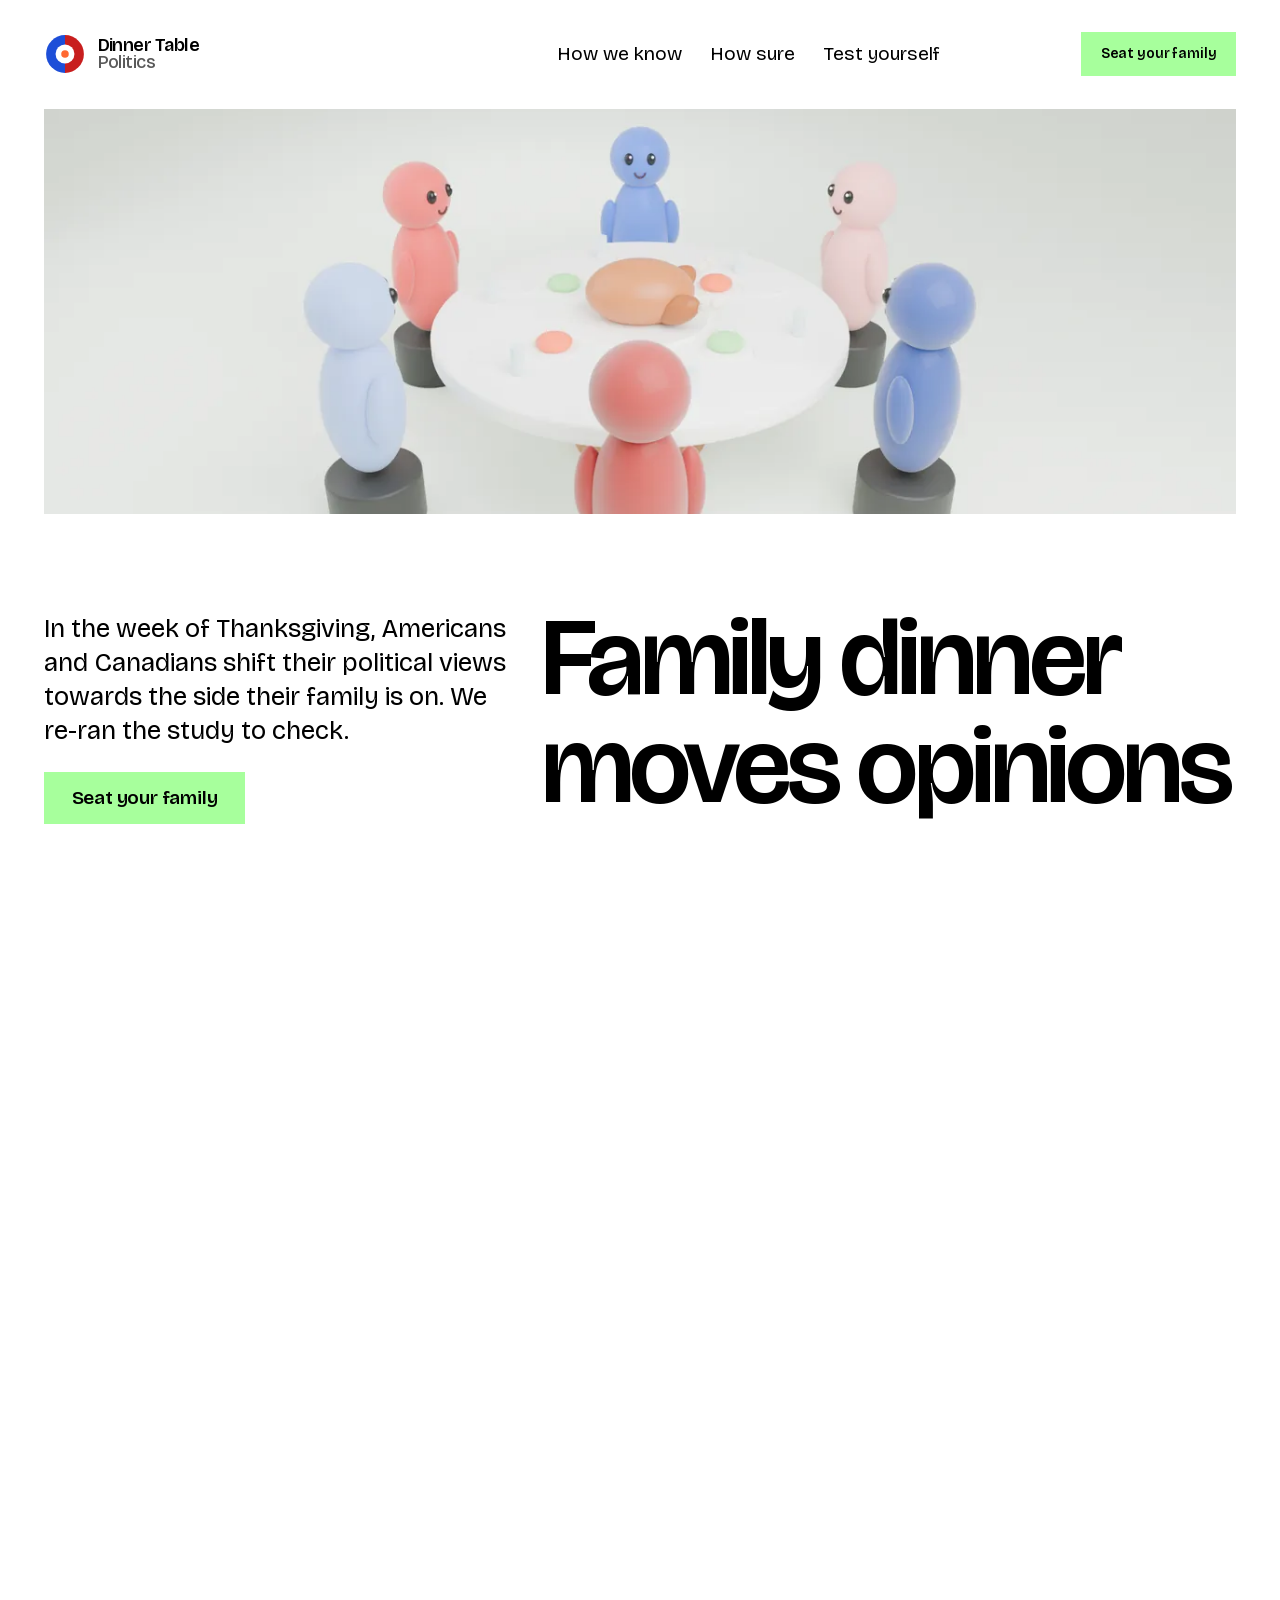
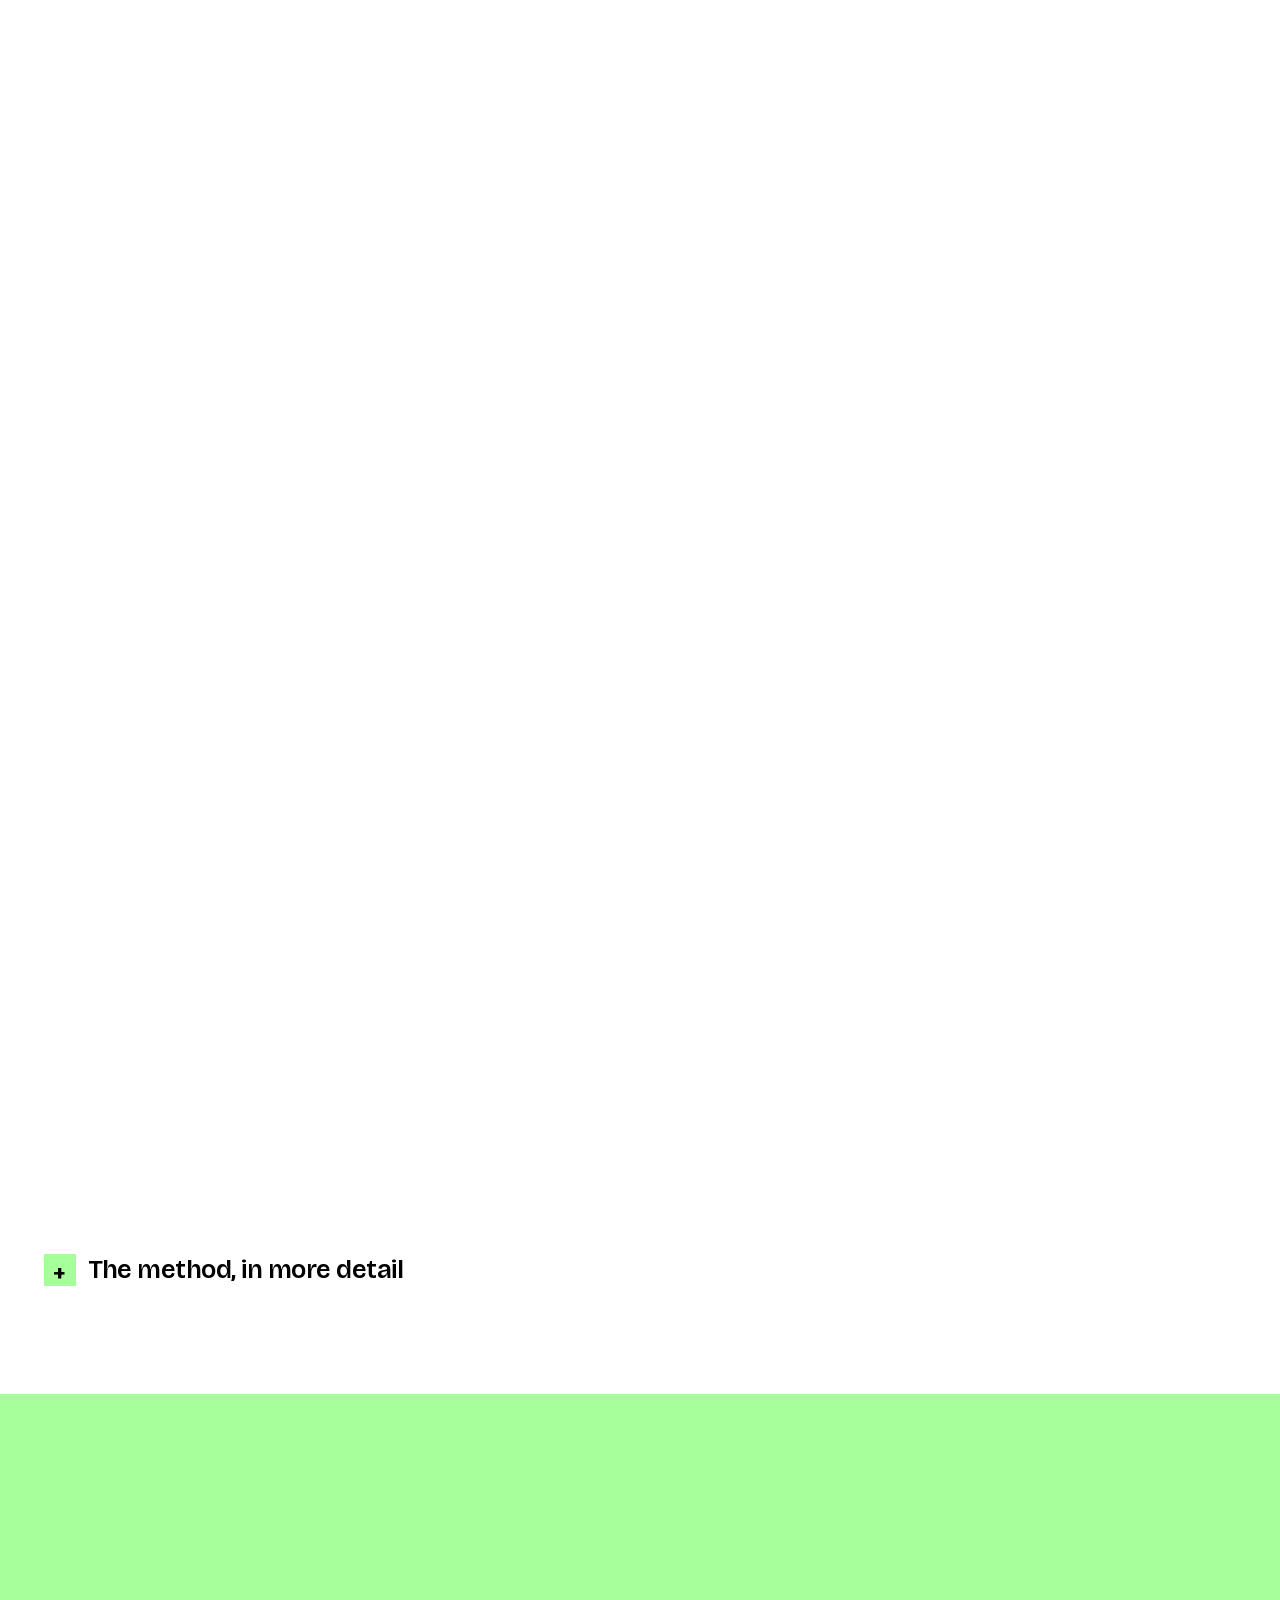
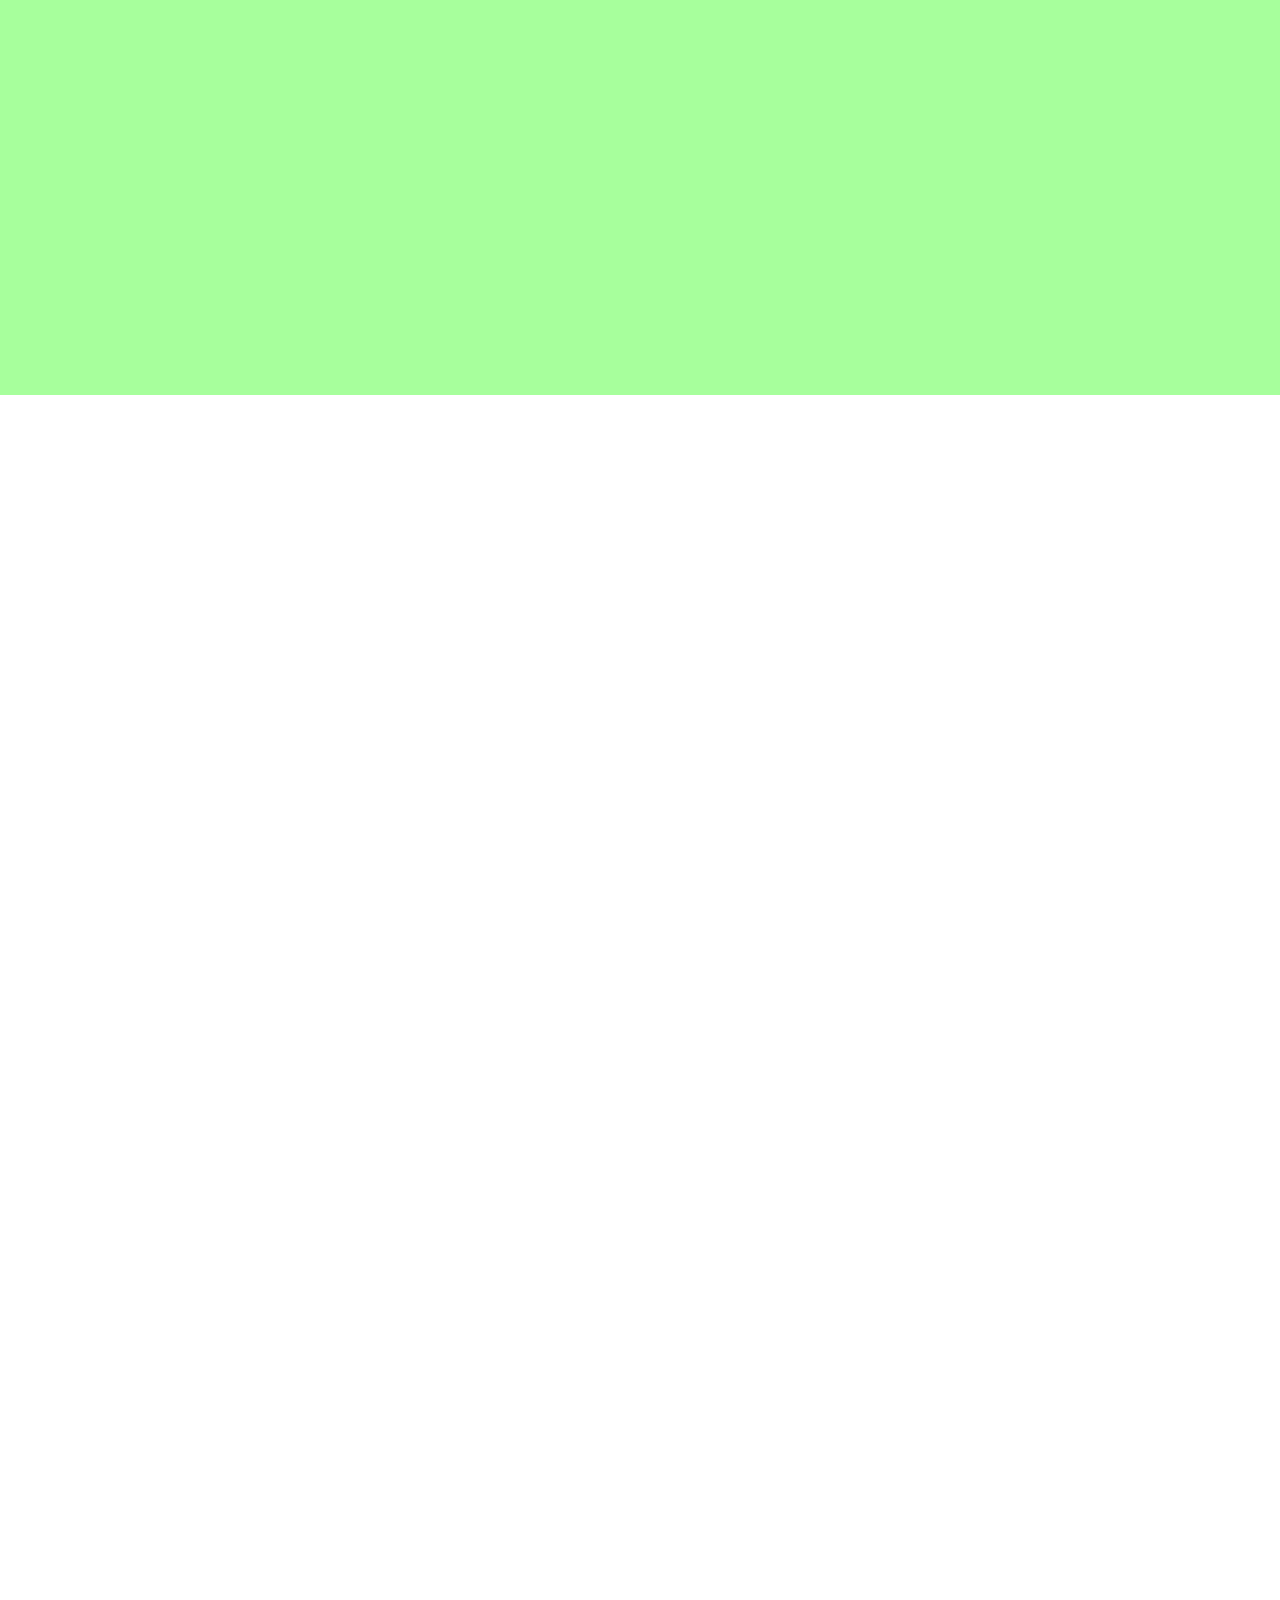
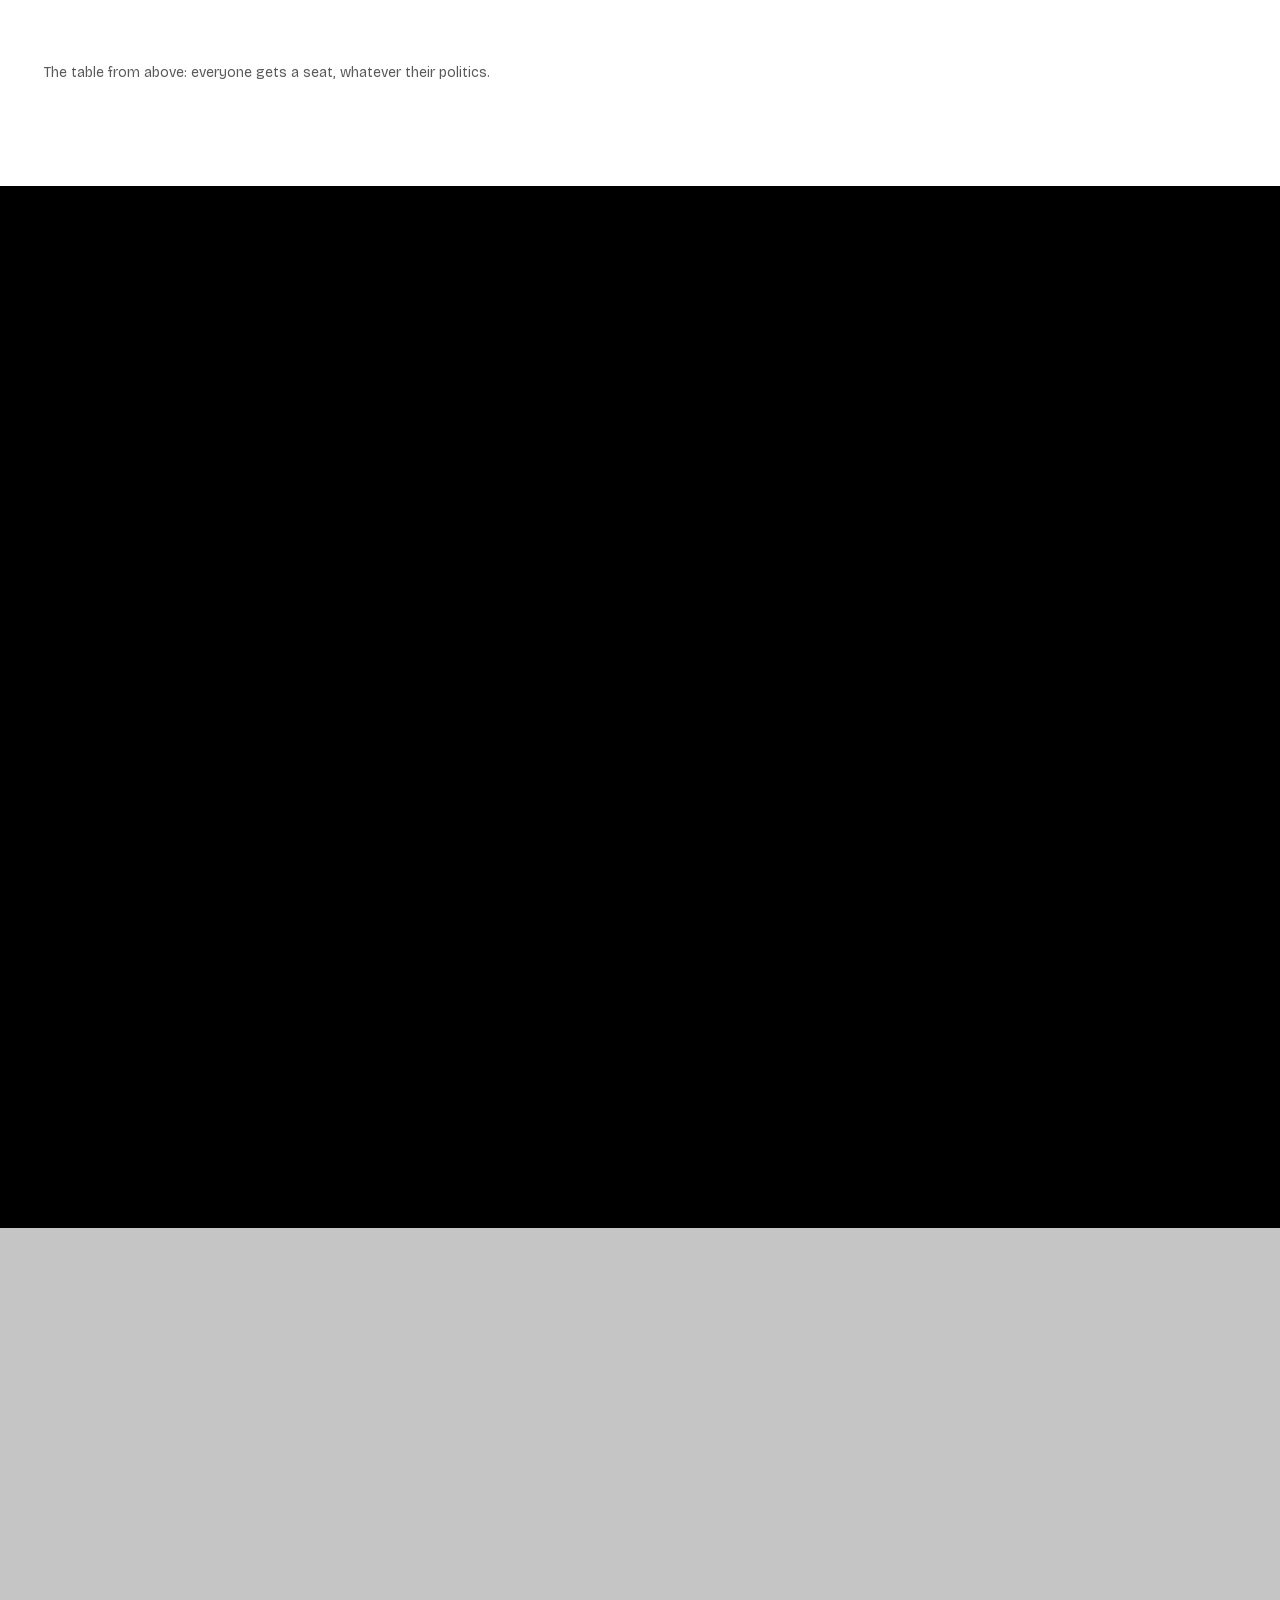
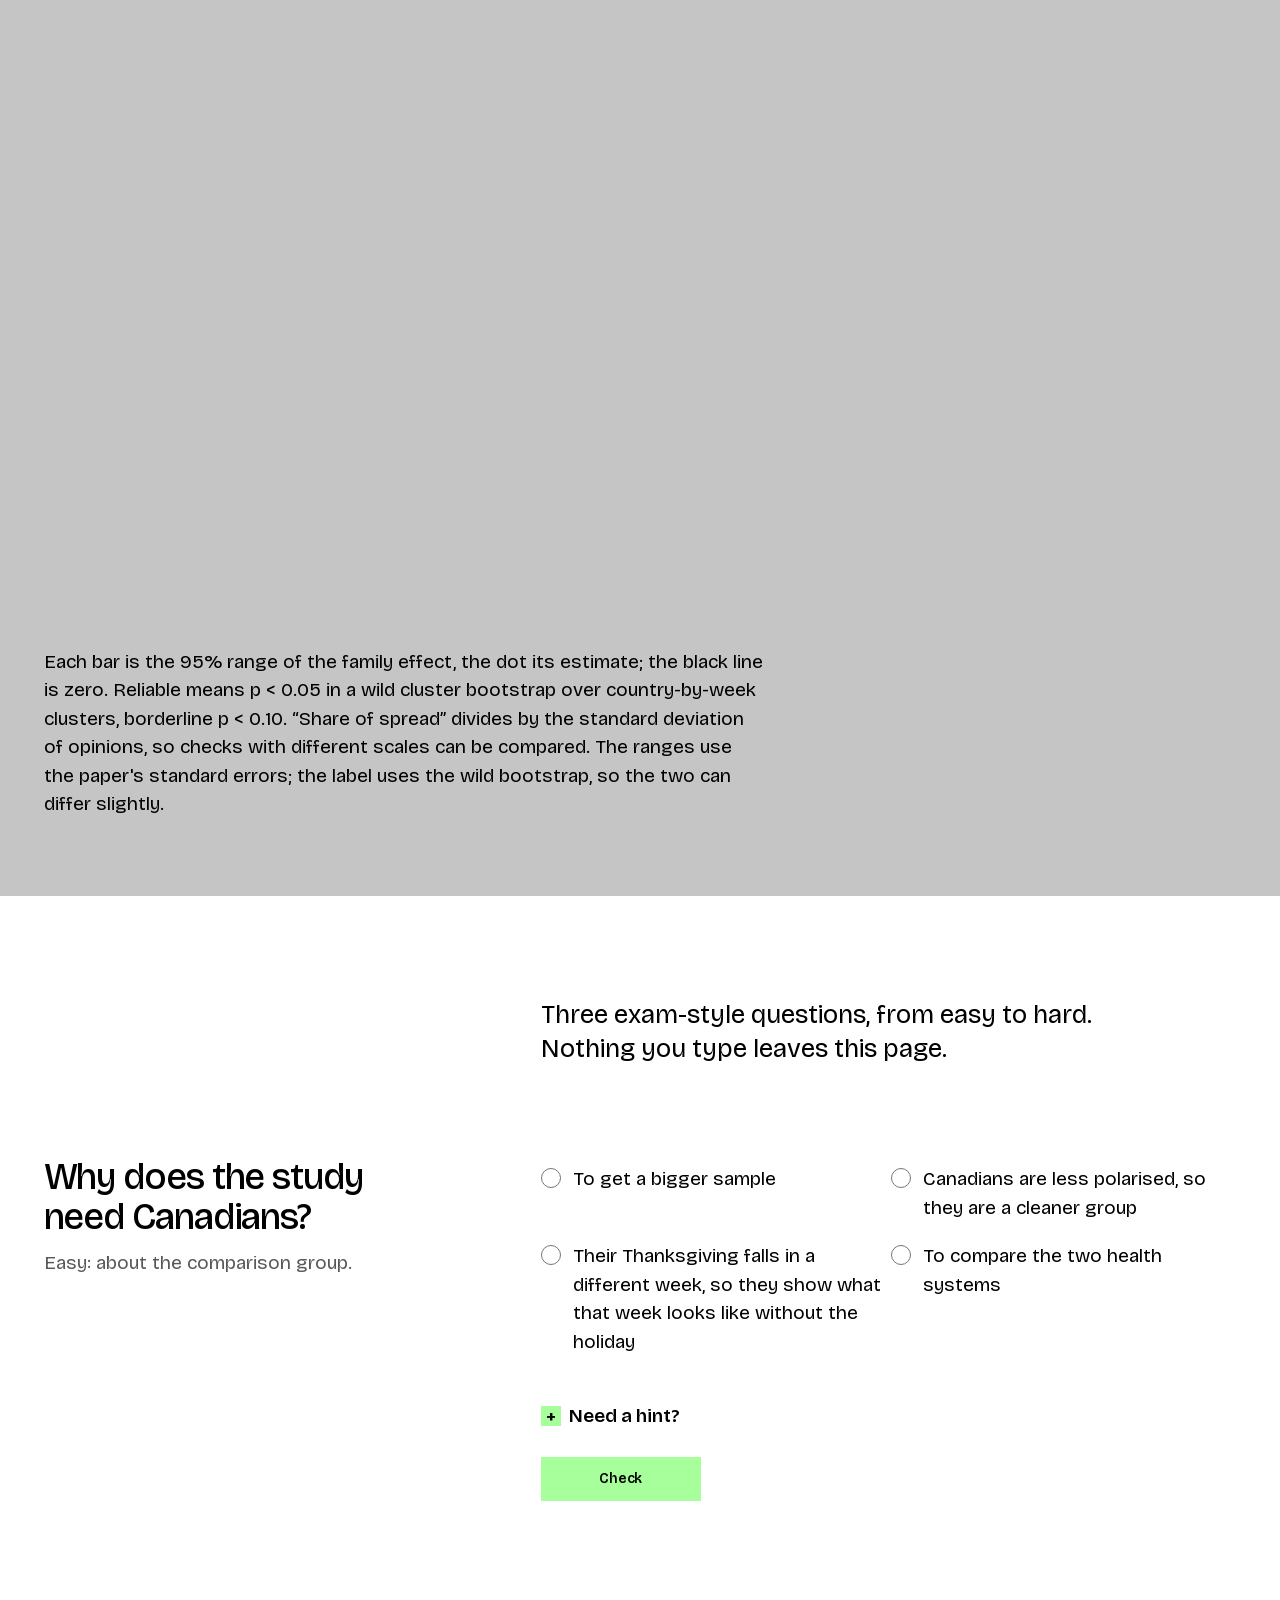
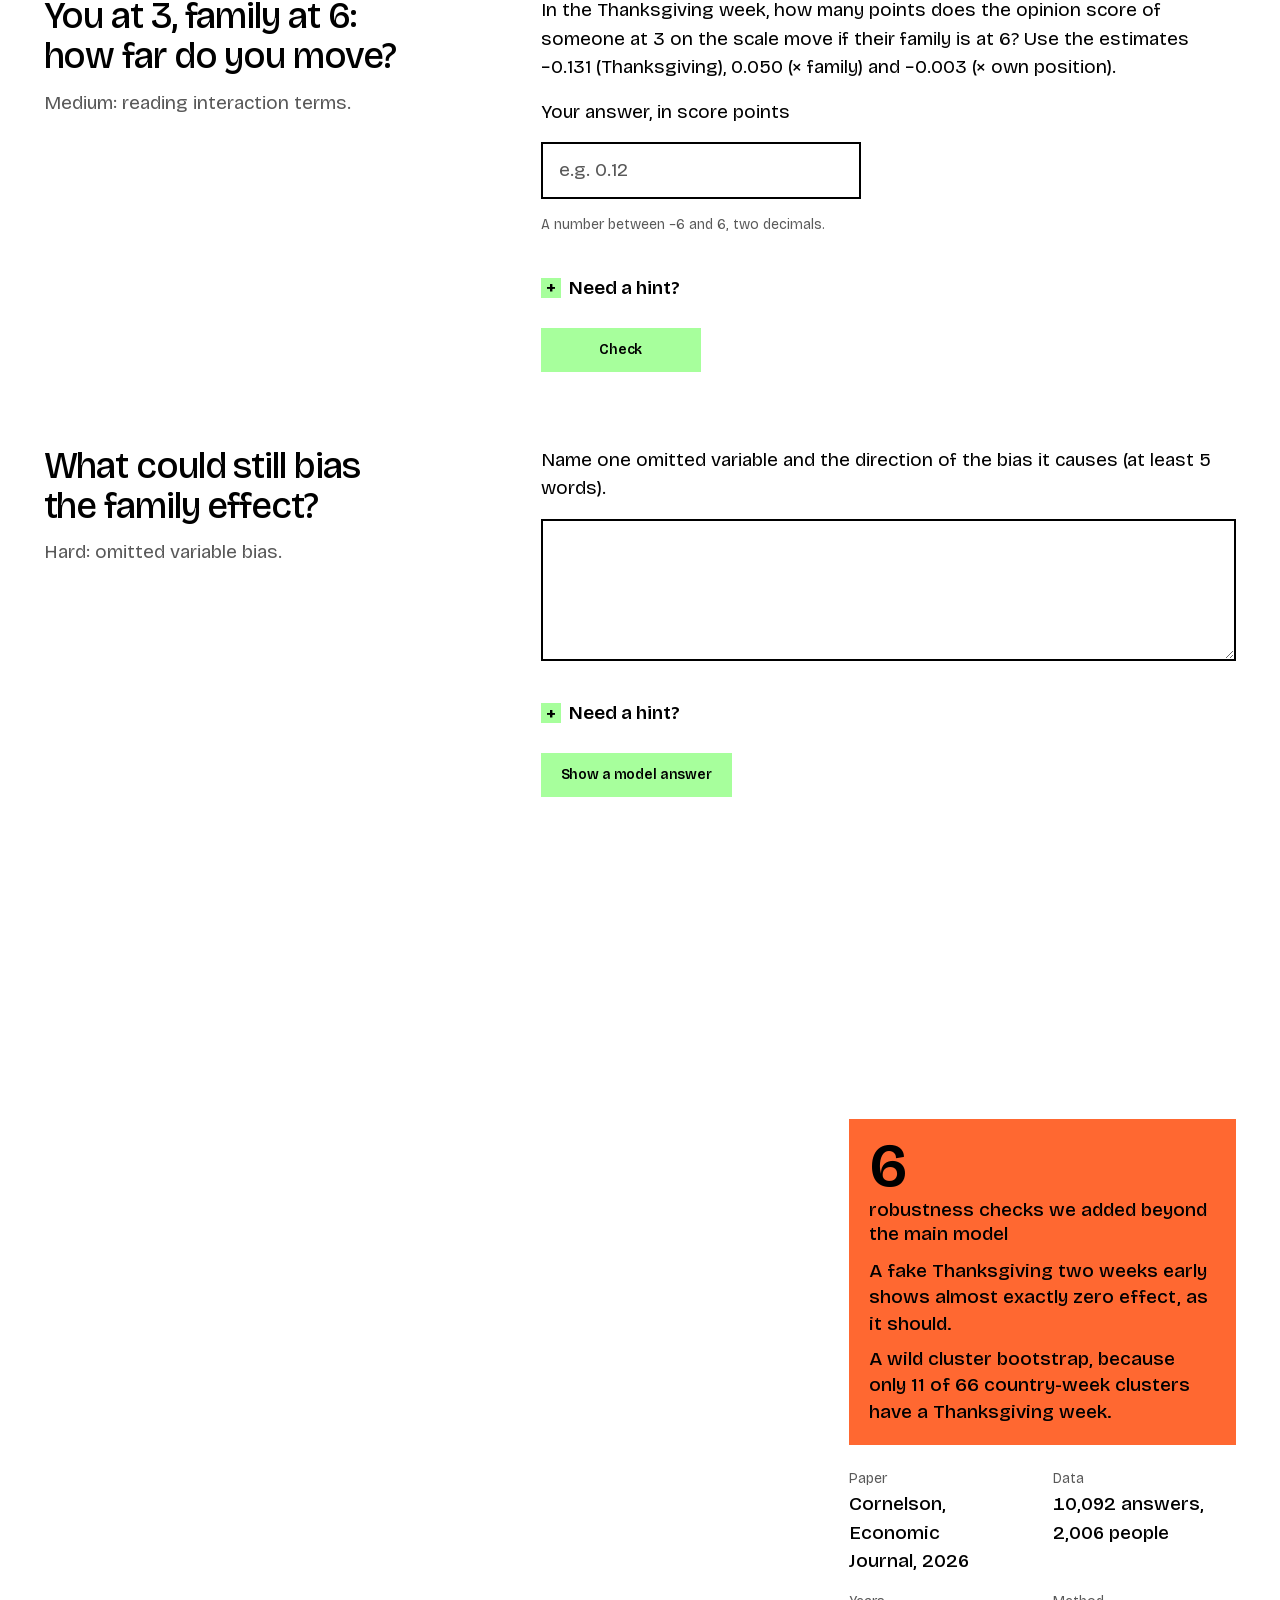
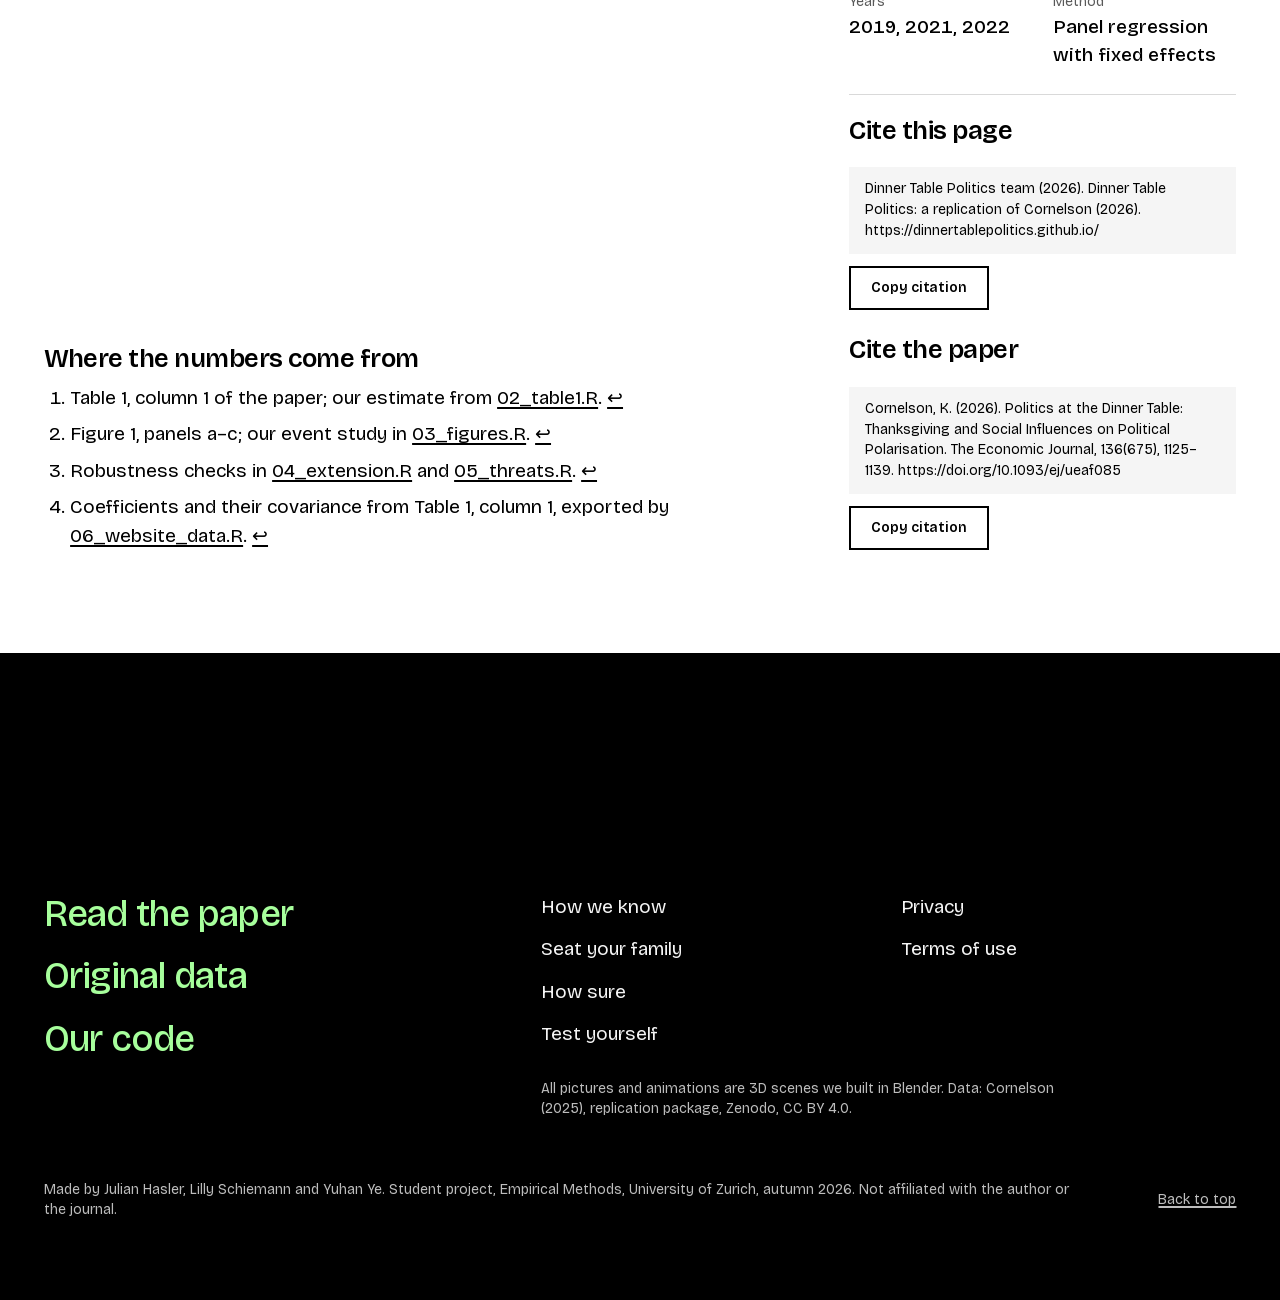
==== commit 09933582: "About: citations under the research facts, sources under the photo, block ends flush - "Cite this pa" ====
--- a/index.html
+++ b/index.html
@@ -341,9 +341,15 @@
         <div><dt>Years</dt><dd>2019, 2021, 2022</dd></div>
         <div><dt>Method</dt><dd>Panel regression with fixed effects</dd></div>
       </dl>
-    </div>
-  </div>
-  <div class="about-extra">
+      <div class="cite">
+        <h3>Cite this page</h3>
+        <p class="cite-text" id="cite-site">Dinner Table Politics team (2026). Dinner Table Politics: a replication of Cornelson (2026). https://dinnertablepolitics.github.io/</p>
+        <button type="button" class="btn btn-small btn-ghost copy" data-copy="cite-site">Copy citation</button>
+        <h3>Cite the paper</h3>
+        <p class="cite-text" id="cite-paper">Cornelson, K. (2026). Politics at the Dinner Table: Thanksgiving and Social Influences on Political Polarisation. The Economic Journal, 136(675), 1125–1139. https://doi.org/10.1093/ej/ueaf085</p>
+        <button type="button" class="btn btn-small btn-ghost copy" data-copy="cite-paper">Copy citation</button>
+      </div>
+    </div>
     <div class="notes" id="notes">
       <h3>Where the numbers come from</h3>
       <ol>
@@ -352,14 +358,6 @@
         <li id="n3">Robustness checks in <a href="https://github.com/dinnertablepolitics/dinnertablepolitics.github.io/blob/main/replication/code/04_extension.R">04_extension.R</a> and <a href="https://github.com/dinnertablepolitics/dinnertablepolitics.github.io/blob/main/replication/code/05_threats.R">05_threats.R</a>. <a href="#r3" aria-label="Back to the text">↩</a></li>
         <li id="n4">Coefficients and their covariance from Table 1, column 1, exported by <a href="https://github.com/dinnertablepolitics/dinnertablepolitics.github.io/blob/main/replication/code/06_website_data.R">06_website_data.R</a>. <a href="#r4" aria-label="Back to the text">↩</a></li>
       </ol>
-    </div>
-    <div class="cite">
-      <h3>Cite this page</h3>
-      <p class="cite-text" id="cite-site">Dinner Table Politics team (2026). Dinner Table Politics: a replication of Cornelson (2026). https://dinnertablepolitics.github.io/</p>
-      <button type="button" class="btn btn-small btn-ghost copy" data-copy="cite-site">Copy citation</button>
-      <h3>Cite the paper</h3>
-      <p class="cite-text" id="cite-paper">Cornelson, K. (2026). Politics at the Dinner Table: Thanksgiving and Social Influences on Political Polarisation. The Economic Journal, 136(675), 1125–1139. https://doi.org/10.1093/ej/ueaf085</p>
-      <button type="button" class="btn btn-small btn-ghost copy" data-copy="cite-paper">Copy citation</button>
     </div>
   </div>
 </section>
--- a/assets/css/style.css
+++ b/assets/css/style.css
@@ -299,7 +299,15 @@
 .qa-row.qa-head > h2 { grid-column: 1; font-size: var(--step-head); padding-right: clamp(32px, 4vw, 72px); }
 .qa-row.qa-head > p { grid-column: 2; max-width: 34ch; font-size: var(--step-lead); line-height: 1.3; padding-bottom: 0.2em; }
 .q { scroll-margin-top: 24px; }
-.qa-row > .a { grid-column: 2; max-width: 56ch; }
+.qa-row > .a { grid-column: 2; }
+/* the answer column runs to the right margin like the chart and the table; only text keeps a reading measure,
+   and buttons are as wide as their label, so no full-width bar ends in the middle of the screen */
+.a > * { max-width: 64ch; }
+.a .btn { justify-self: start; min-width: 160px; }
+.a input[type="text"] { max-width: 320px; }
+@media (min-width: 1280px) {
+  .a fieldset { grid-template-columns: 1fr 1fr; gap: 4px 32px; max-width: none; }   /* four options as two pairs: the row uses the width */
+}
 .a { display: grid; gap: 16px; align-content: start; }
 .a fieldset { border: 0; padding: 0; margin: 0; display: grid; gap: 4px; }
 .a fieldset label { display: grid; grid-template-columns: 24px 1fr; gap: 8px; align-items: start; padding: 8px 0; cursor: pointer; }
@@ -332,11 +340,13 @@
 /* head like "Two holidays": the title left of the axis, the lead on the right, so the wide screen has no empty half */
 .about h2 { font-size: var(--step-head); padding-right: clamp(32px, 4vw, 72px); max-width: 11ch; }
 .about .lead { font-size: var(--step-lead); line-height: 1.35; max-width: 44ch; padding-bottom: 0.2em; }
-.about-tiles { display: grid; grid-template-columns: repeat(12, 1fr); gap: 16px; margin-top: var(--block); align-items: start; }
-.about-photo { grid-column: 1 / 9; position: relative; }
-.about-photo img { width: 100%; aspect-ratio: 16 / 10; object-fit: cover; }
+/* the closing block ends flush: the right column sets the height, the sources keep their own, and the photo fills the rest (cropped) */
+.about-tiles { display: grid; grid-template-columns: repeat(12, 1fr); grid-template-rows: 1fr auto; gap: 16px; margin-top: var(--block); }
+.about-photo { grid-column: 1 / 9; grid-row: 1; position: relative; min-height: 320px; }
+.about-photo img { position: absolute; inset: 0; width: 100%; height: 100%; object-fit: cover; }
 .overlay { position: absolute; top: 0; right: 0; width: 340px; padding: 20px; background: var(--bg); font-size: var(--step-body); }
-.about-colour { grid-column: 9 / 13; display: grid; gap: 20px; }
+/* right column: the added checks, the research design and how to cite, next to the photo and the sources under it */
+.about-colour { grid-column: 9 / 13; grid-row: 1 / span 2; display: grid; gap: 24px; align-content: start; }
 .cal-tile { background: var(--orange); color: #000; padding: 12px 12px 20px; }
 .cal-tile svg { width: 100%; aspect-ratio: 3 / 2; }
 .cal-tile p { padding: 0 8px; font-weight: 500; }
@@ -350,12 +360,12 @@
 .facts dd { font-weight: 500; }
 
 /* ---------- footer ---------- */
-.foot { min-height: 80svh; display: grid; grid-template-rows: auto 1fr auto; gap: var(--block); }
+.foot { display: grid; gap: var(--block); }   /* as tall as its content: no forced screen height pushing the last line down */
 .foot-name { font-size: var(--step-display); font-weight: 600; letter-spacing: -0.05em; line-height: 0.9; }
-.foot-row { display: grid; grid-template-columns: repeat(12, 1fr); gap: 24px; align-items: start; }
-.places { grid-column: 1 / 6; list-style: none; padding: 0; display: grid; gap: 8px; }
+.foot-row { display: grid; grid-template-columns: var(--axis) minmax(0, 1fr); gap: 24px 0; align-items: start; }   /* on the page axis */
+.places { grid-column: 1; list-style: none; padding: 0; display: grid; gap: 8px; }
 .places a { color: var(--mint); font-size: var(--step-sub); font-weight: 500; letter-spacing: -0.02em; text-decoration: none; }
-.foot-links { grid-column: 7 / 13; display: grid; grid-template-columns: 1fr 1fr; gap: 24px; font-size: var(--step-body); }
+.foot-links { grid-column: 2; display: grid; grid-template-columns: 1fr 1fr; gap: 24px; font-size: var(--step-body); }
 .foot-links ul { list-style: none; padding: 0; display: grid; gap: 2px; align-content: start; }
 .foot-links a { text-decoration: none; display: inline-block; padding: 6px 0; }
 .credits { grid-column: 1 / -1; color: var(--soft-on-dark); font-size: var(--step-small); max-width: 60ch; }
@@ -417,7 +427,9 @@
   .ctile-head { grid-column: span 2; order: -1; min-height: 0; }
   .show-photo { display: block; margin-top: var(--gap); }
   .show-photo img { width: 100%; }
-  .about-photo { grid-column: 1 / 13; }
+  .about-tiles { grid-template-rows: auto; }
+  .about-photo { grid-column: 1 / 13; min-height: 0; }
+  .about-photo img { position: static; height: auto; aspect-ratio: 16 / 10; }
   .about-colour { grid-column: 1 / 13; grid-template-columns: 1fr 1fr; align-items: start; }
 }
 
@@ -629,10 +641,9 @@
 
 /* footnotes and citations */
 .fn { font-size: 0.7em; vertical-align: super; line-height: 0; margin-left: 2px; color: inherit; font-weight: 600; padding: 0 2px; text-decoration: underline; text-decoration-color: var(--orange); text-decoration-thickness: 2px; }
-.about-extra { display: grid; grid-template-columns: repeat(12, 1fr); gap: 24px; margin-top: var(--block); }
-.notes { grid-column: 1 / 7; }
-.cite { grid-column: 8 / 13; display: grid; gap: 12px; align-content: start; justify-items: start; }
-.about-extra h3 { font-size: var(--step-lead); letter-spacing: -0.02em; margin: 0 0 12px; }
+.notes { grid-column: 1 / 9; grid-row: 2; margin-top: calc(var(--block) - 16px); max-width: 72ch; }   /* the sources sit under the photo */
+.cite { display: grid; gap: 12px; align-content: start; justify-items: start; border-top: 1px solid var(--rule); padding-top: 24px; }
+.notes h3, .cite h3 { font-size: var(--step-lead); letter-spacing: -0.02em; margin: 0 0 12px; }
 .cite h3:not(:first-child) { margin-top: 16px; }
 .notes ol { margin: 0; padding-left: 1.4em; display: grid; gap: 8px; }
 .notes li:target, .notes li:focus-within { background: var(--surface); }
@@ -659,7 +670,8 @@
 
 @media (max-width: 1000px) {
   .method-list { grid-template-columns: 1fr; }
-  .notes, .cite { grid-column: 1 / 13; }
+  .notes, .cite { grid-column: 1 / -1; grid-row: auto; }
+  .about-colour { grid-row: auto; }
 }
 @media (max-width: 700px) {
   .method-body { padding-left: 0; }
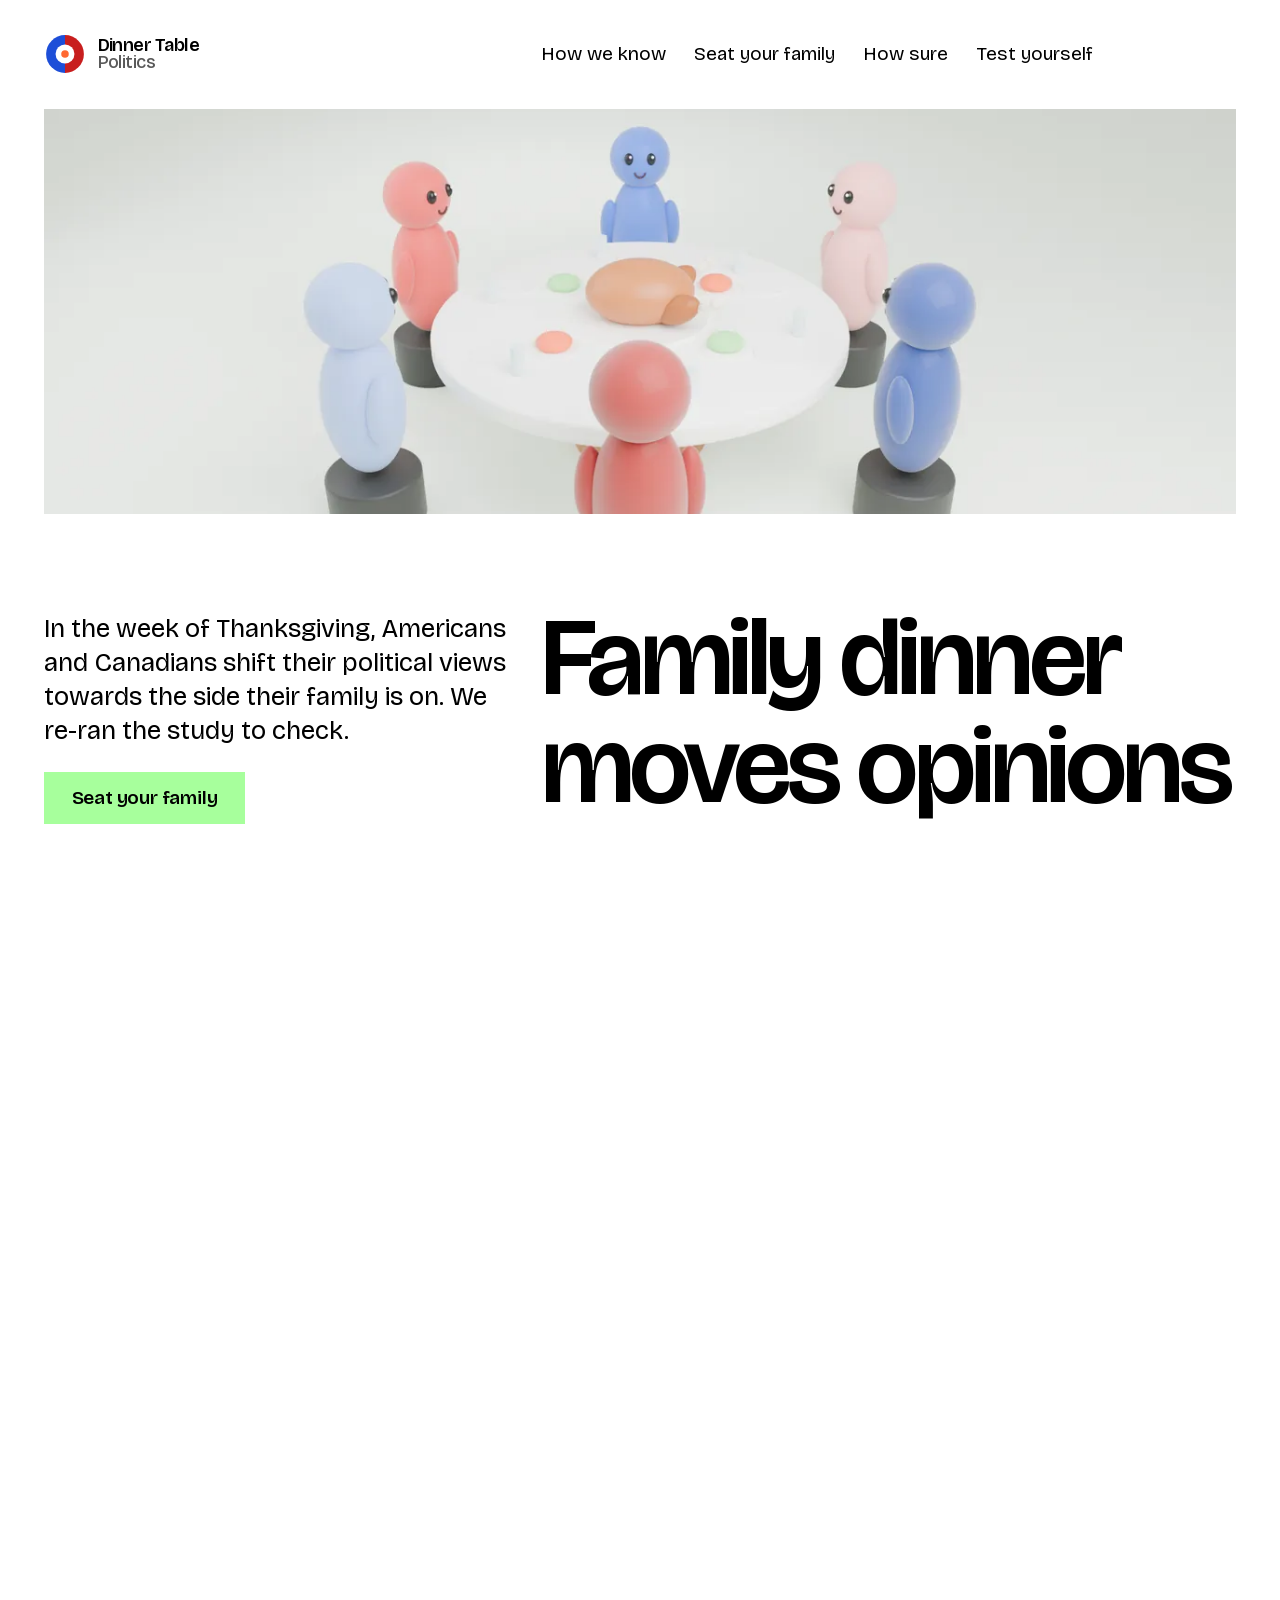
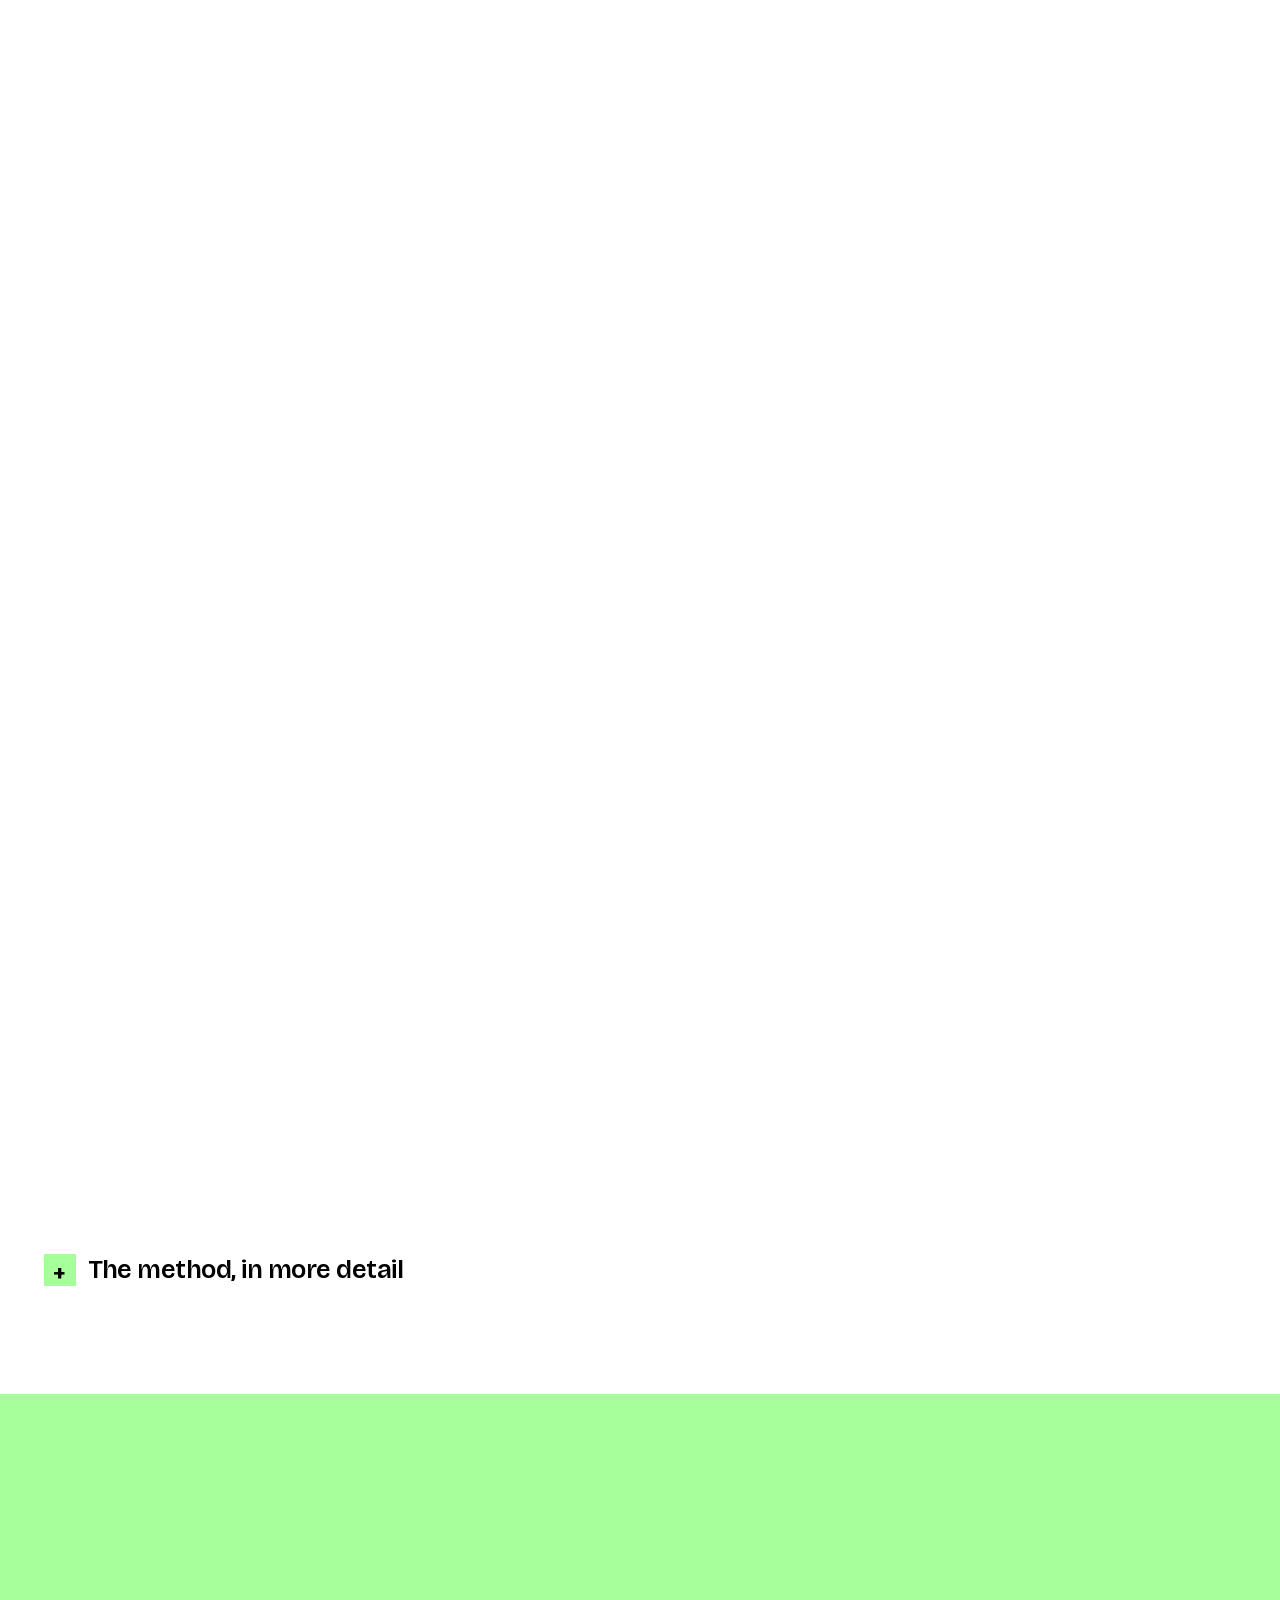
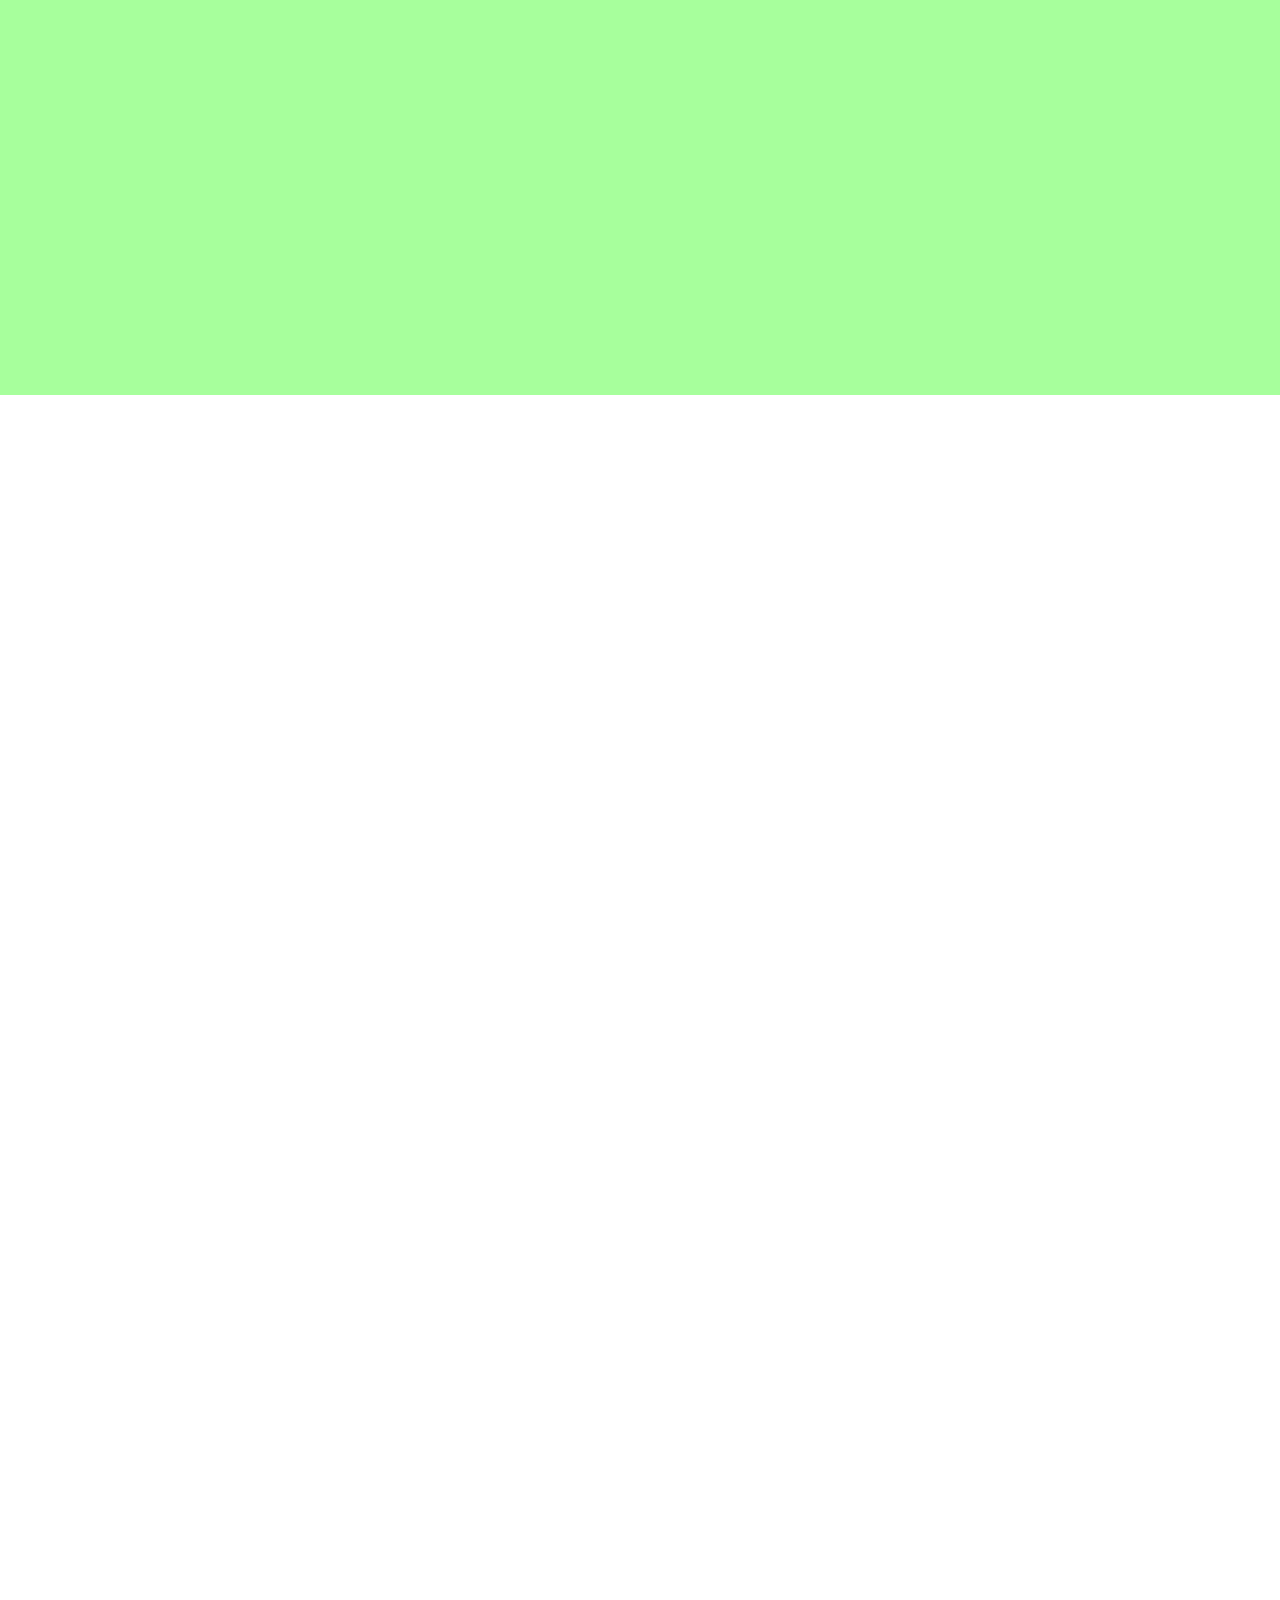
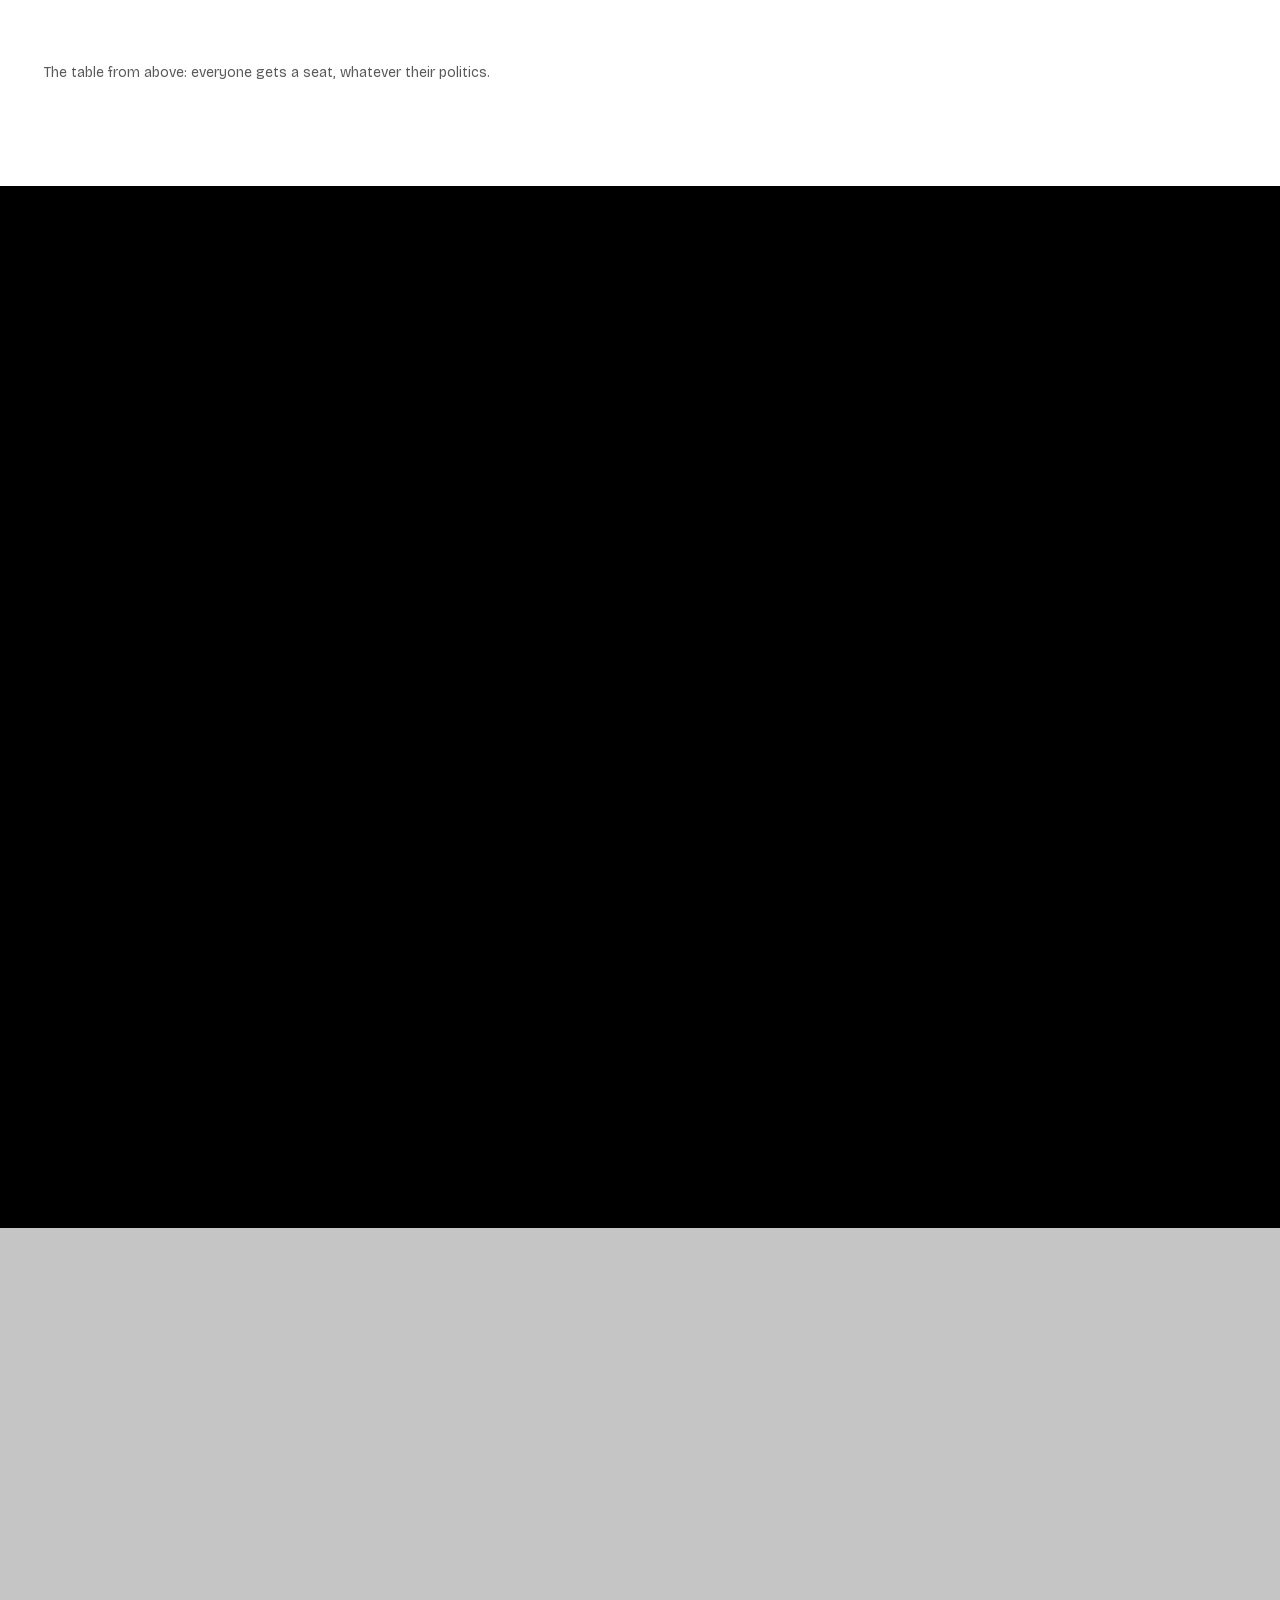
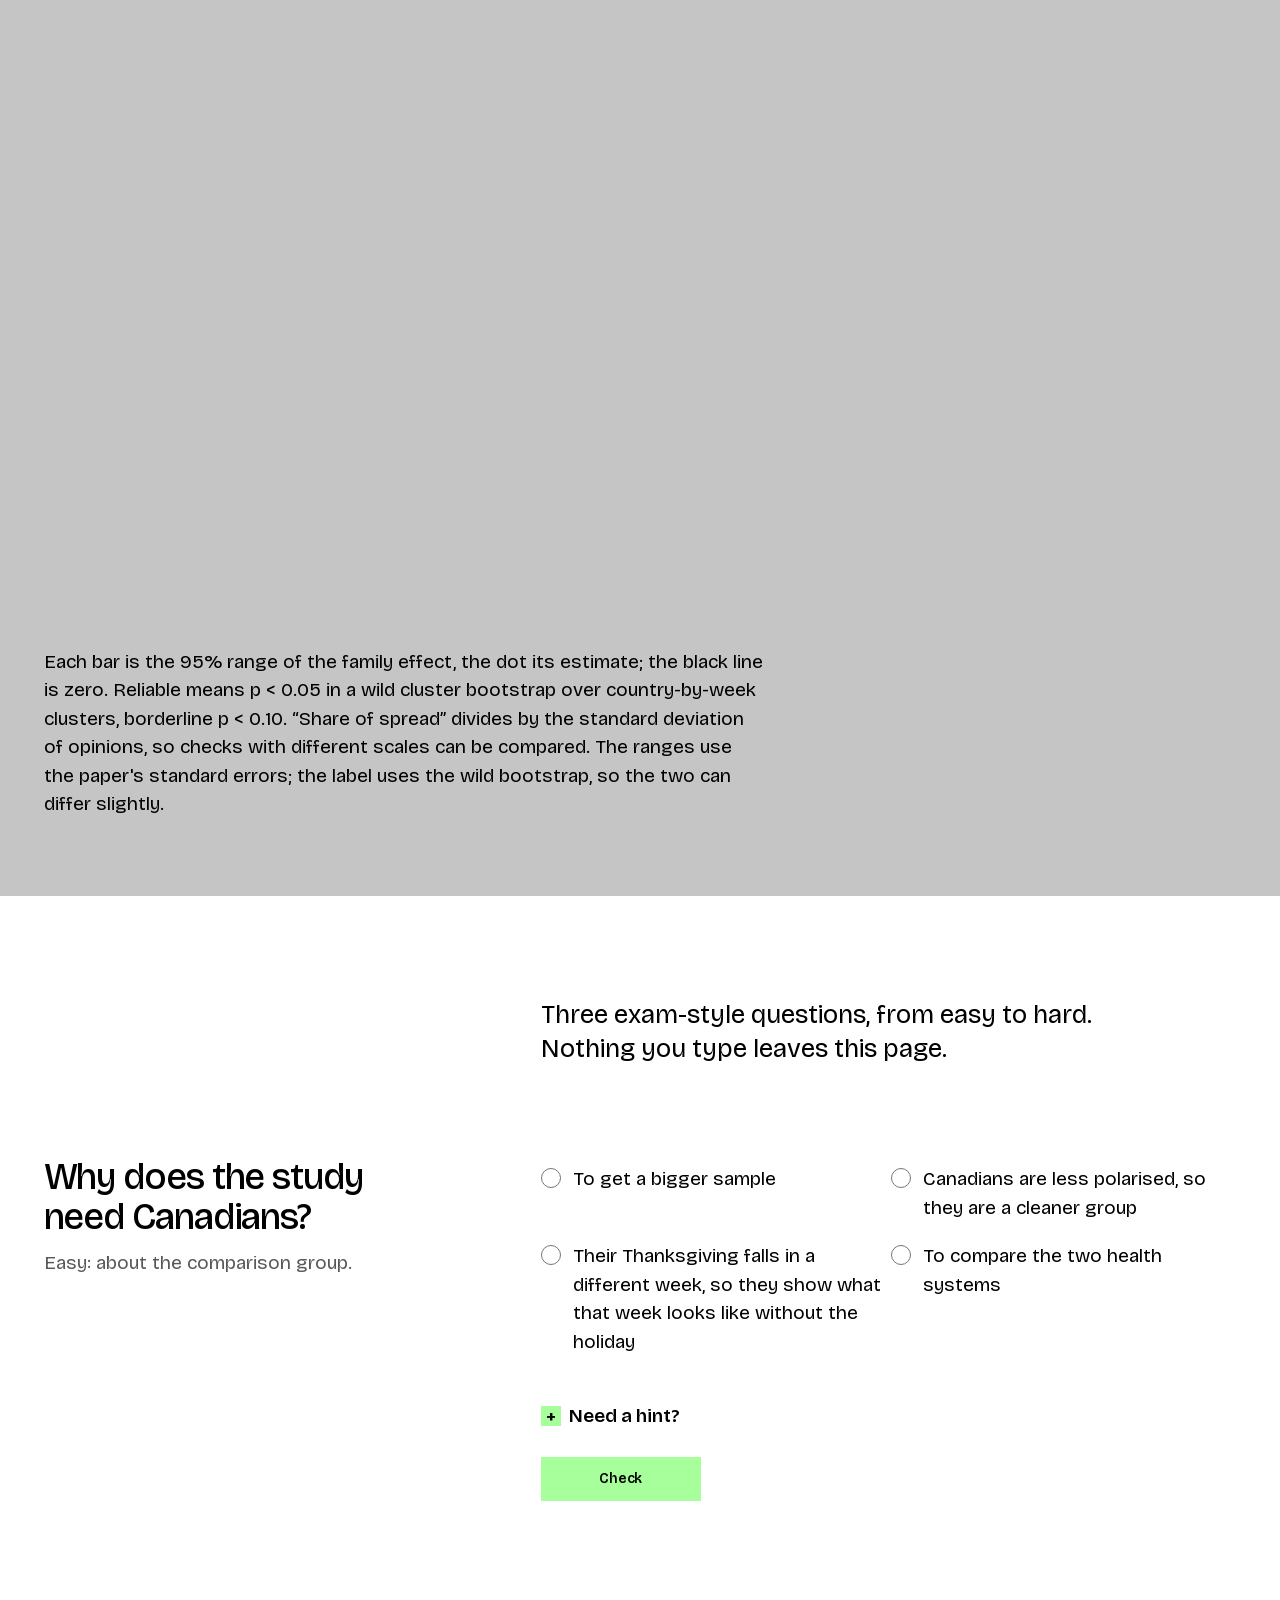
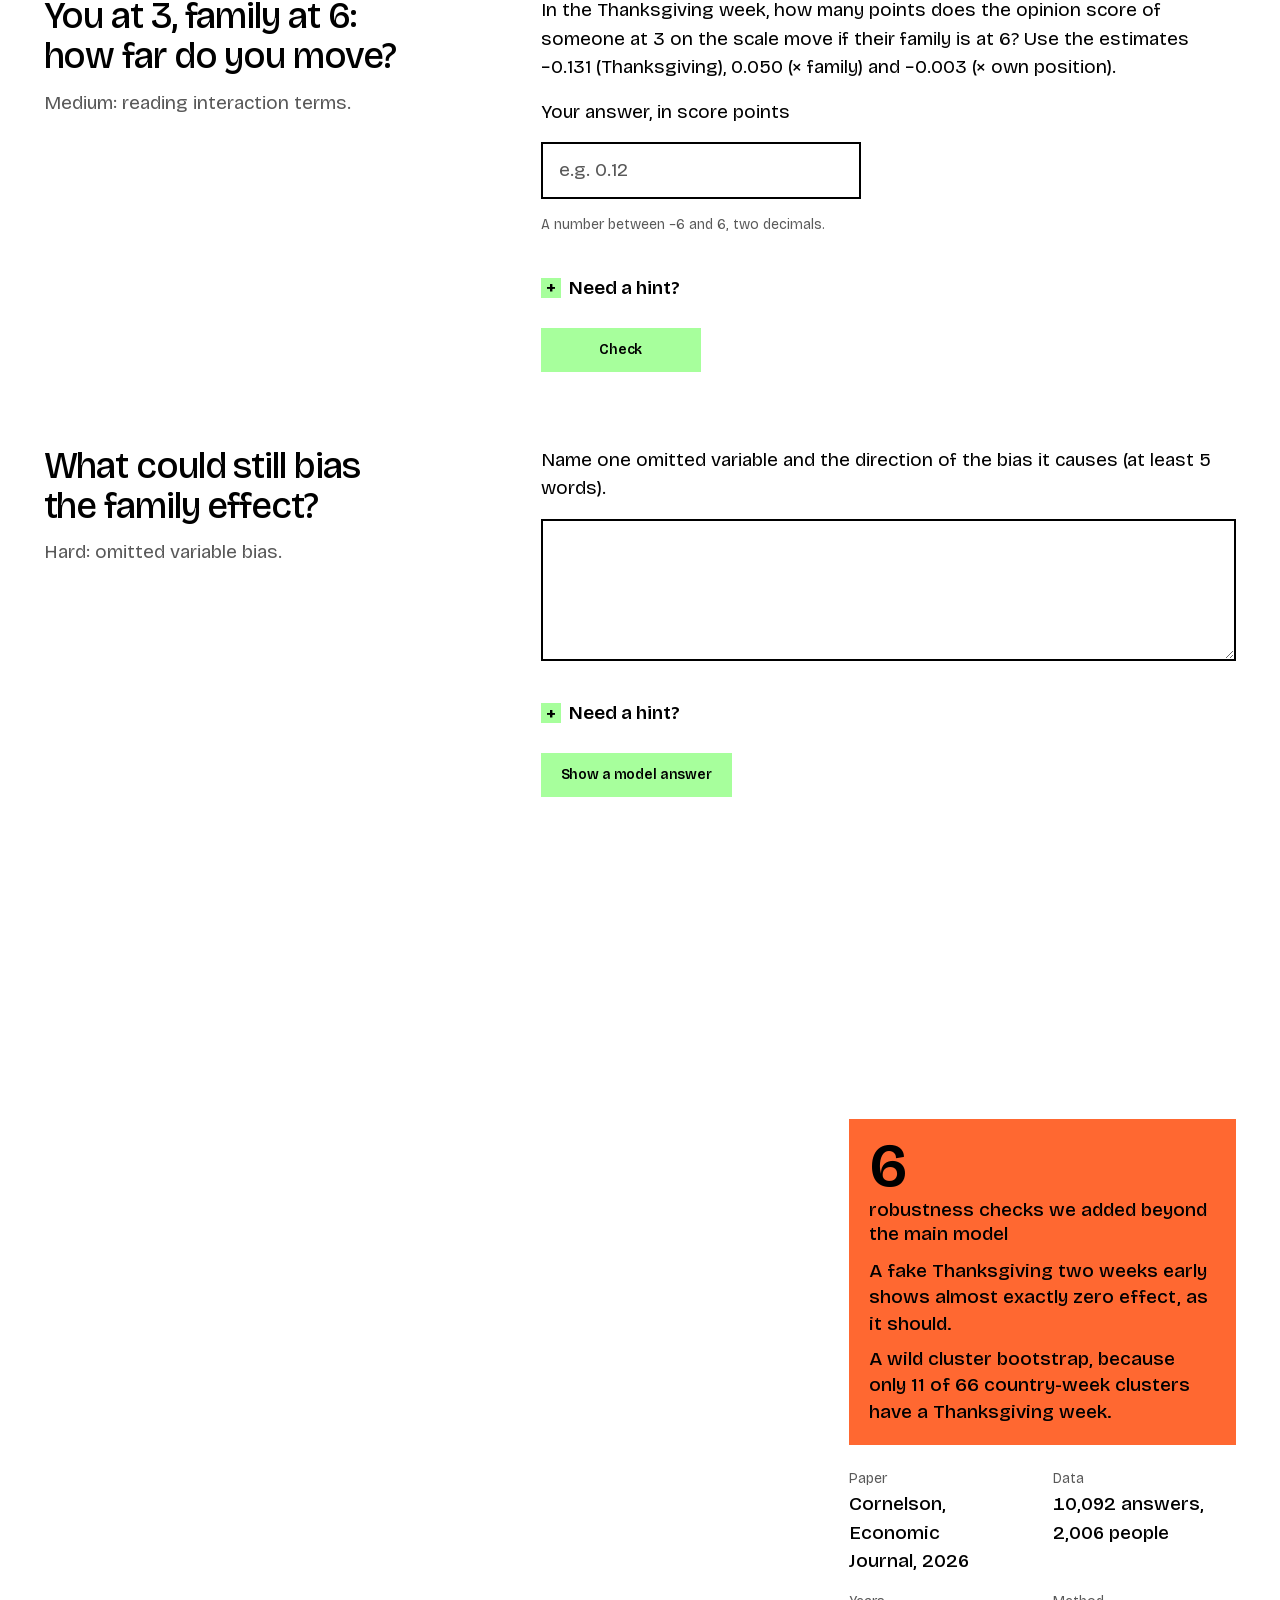
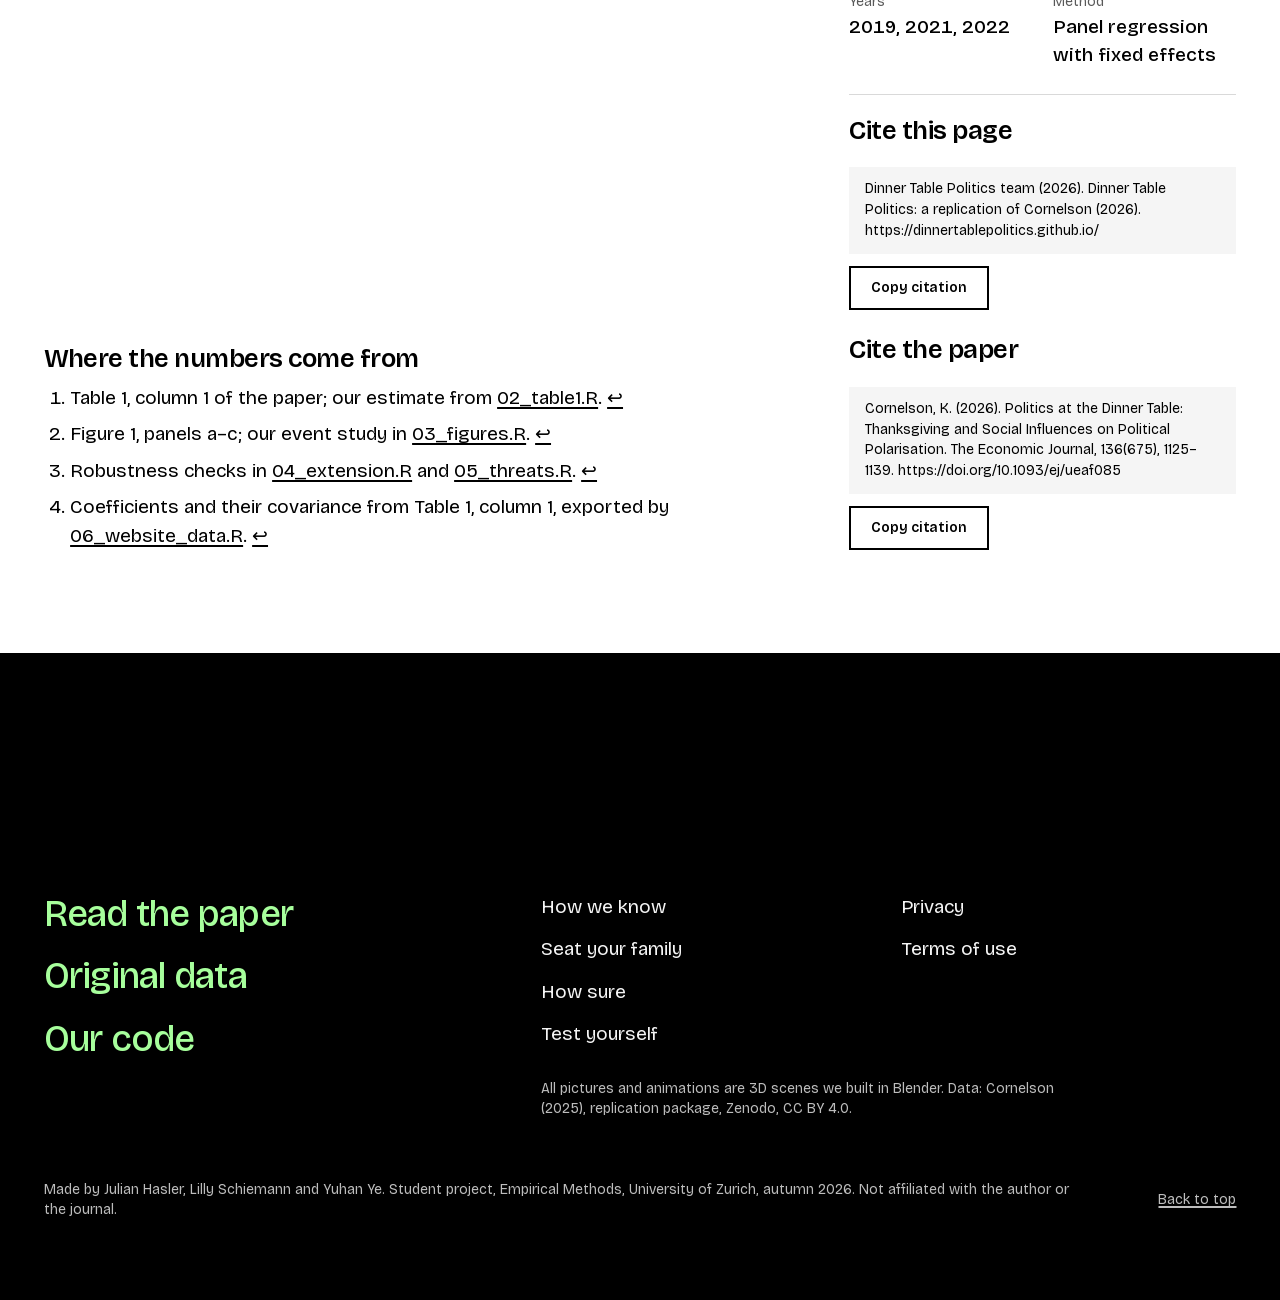
==== commit 92e43053: "One "Seat your family" button on the start screen: header button becomes a menu link The header scro" ====
--- a/index.html
+++ b/index.html
@@ -47,11 +47,11 @@
   <a class="wordmark" href="./" aria-label="Dinner Table Politics, home"><svg class="logo-mark" viewBox="0 0 40 40" aria-hidden="true"><path class="lm-l" d="M20 2A18 18 0 0 0 20 38Z"/><path class="lm-r" d="M20 2A18 18 0 0 1 20 38Z"/><circle class="lm-plate" cx="20" cy="20" r="9"/><circle class="lm-dot" cx="20" cy="20" r="3.6"/></svg><span class="logo-text"><span>Dinner Table</span><span>Politics</span></span></a>
   <nav class="top-links" id="top-links" aria-label="Sections">
     <a href="#how">How we know</a>
+    <a href="#try">Seat your family</a>
     <a href="#sure">How sure</a>
     <a href="#quiz">Test yourself</a>
   </nav>
   <button class="menu-toggle" type="button" aria-expanded="false" aria-controls="top-links">Menu</button>
-  <a class="btn btn-small top-action" href="#try">Seat your family</a>
 </header>
 
 <nav class="chapters" aria-label="Chapters">
--- a/assets/css/style.css
+++ b/assets/css/style.css
@@ -88,7 +88,7 @@
 
 /* ---------- top row ---------- */
 .top {
-  display: grid; grid-template-columns: var(--axis) 1fr auto; align-items: center;
+  display: grid; grid-template-columns: calc(var(--axis) - 16px) 1fr auto; align-items: center;   /* minus the gap: the menu starts on the axis */
   padding: 28px var(--m); gap: 16px; position: relative; z-index: 5;
 }
 .wordmark { display: inline-flex; align-items: center; gap: 12px; text-decoration: none; color: var(--ink); justify-self: start; }
